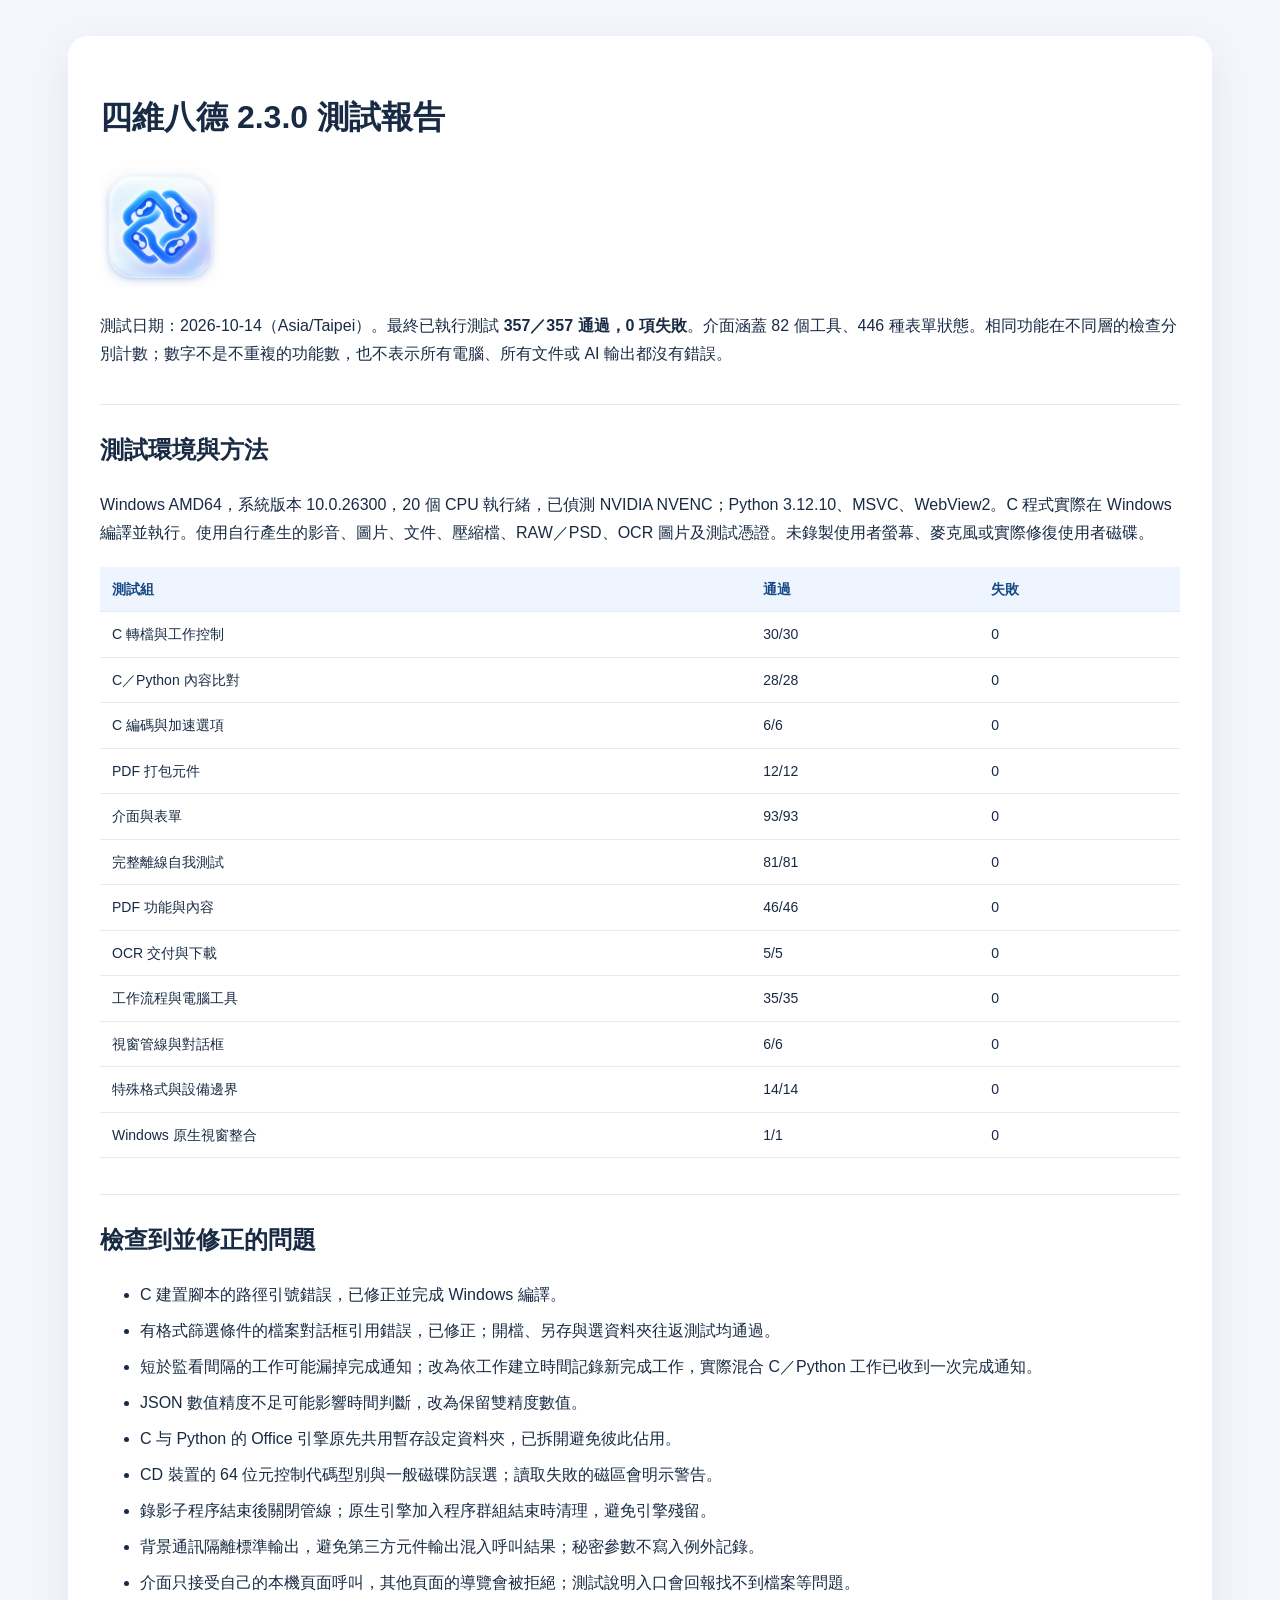
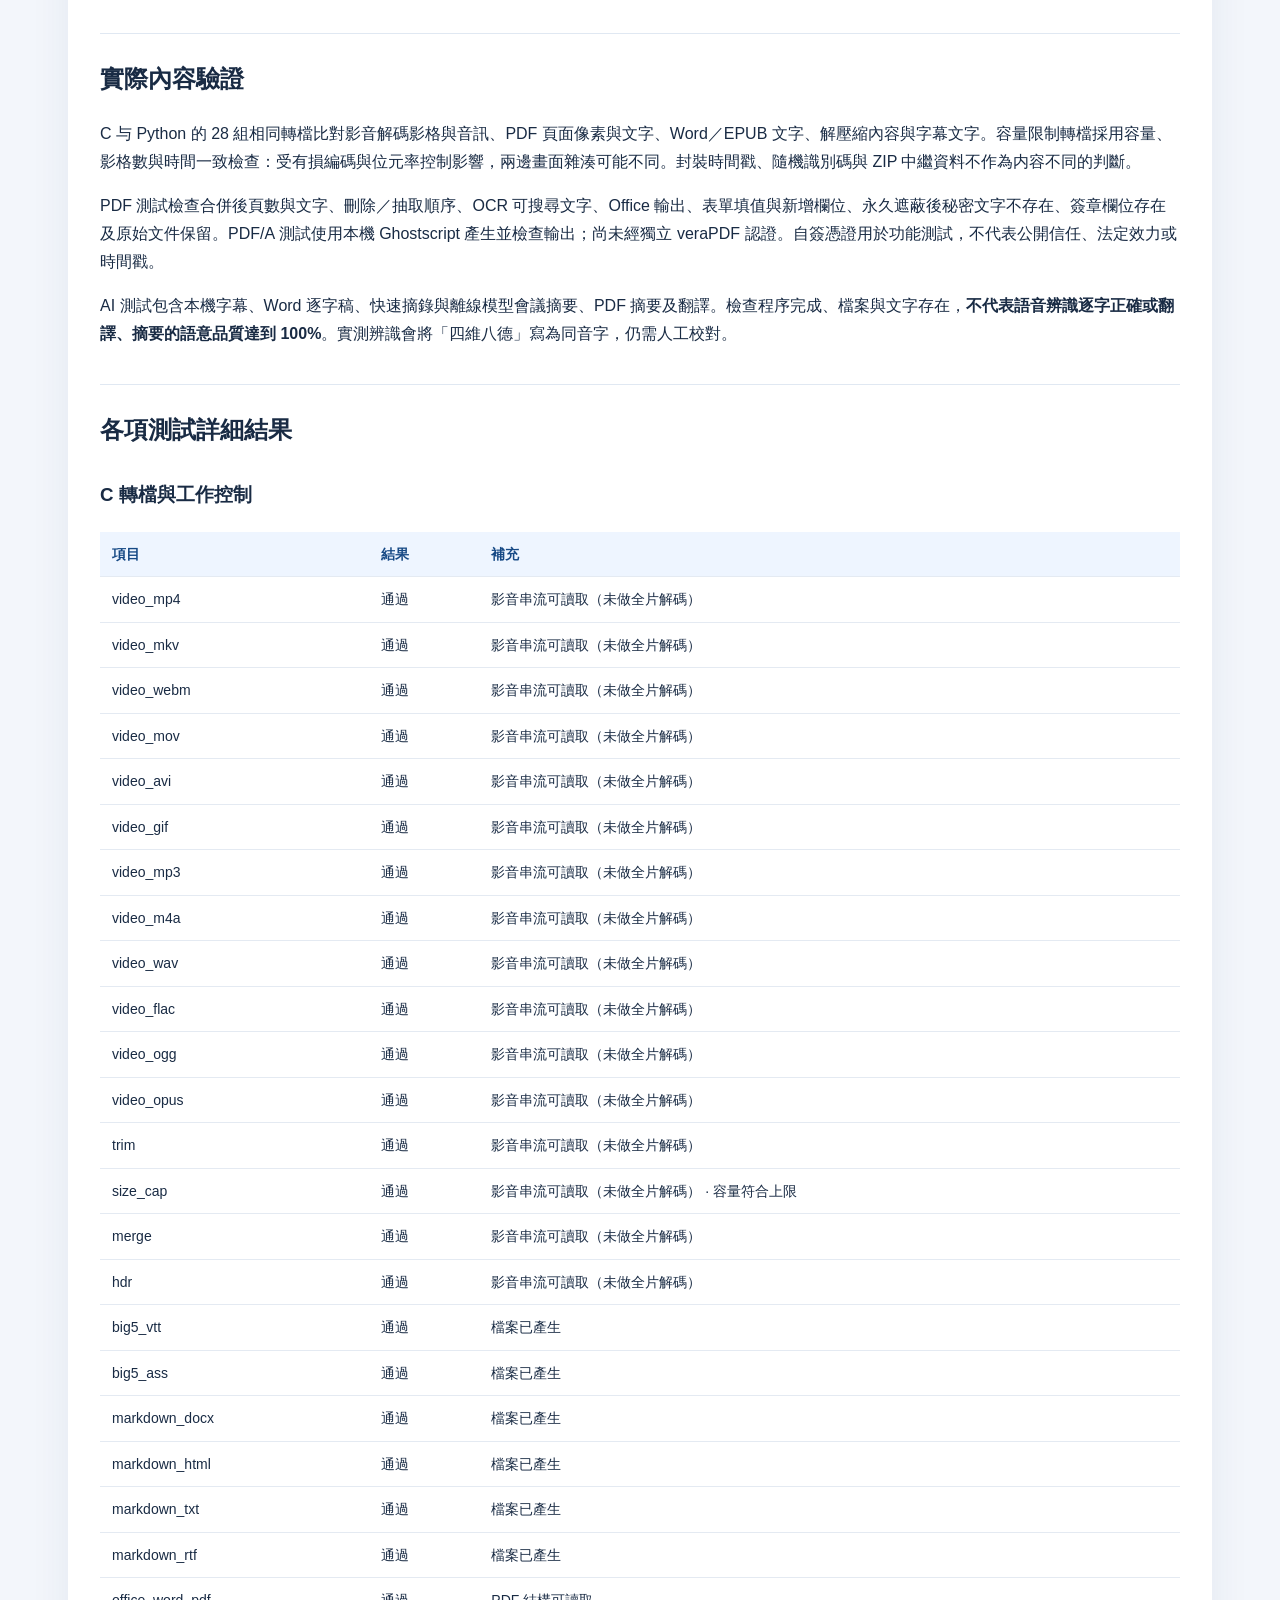
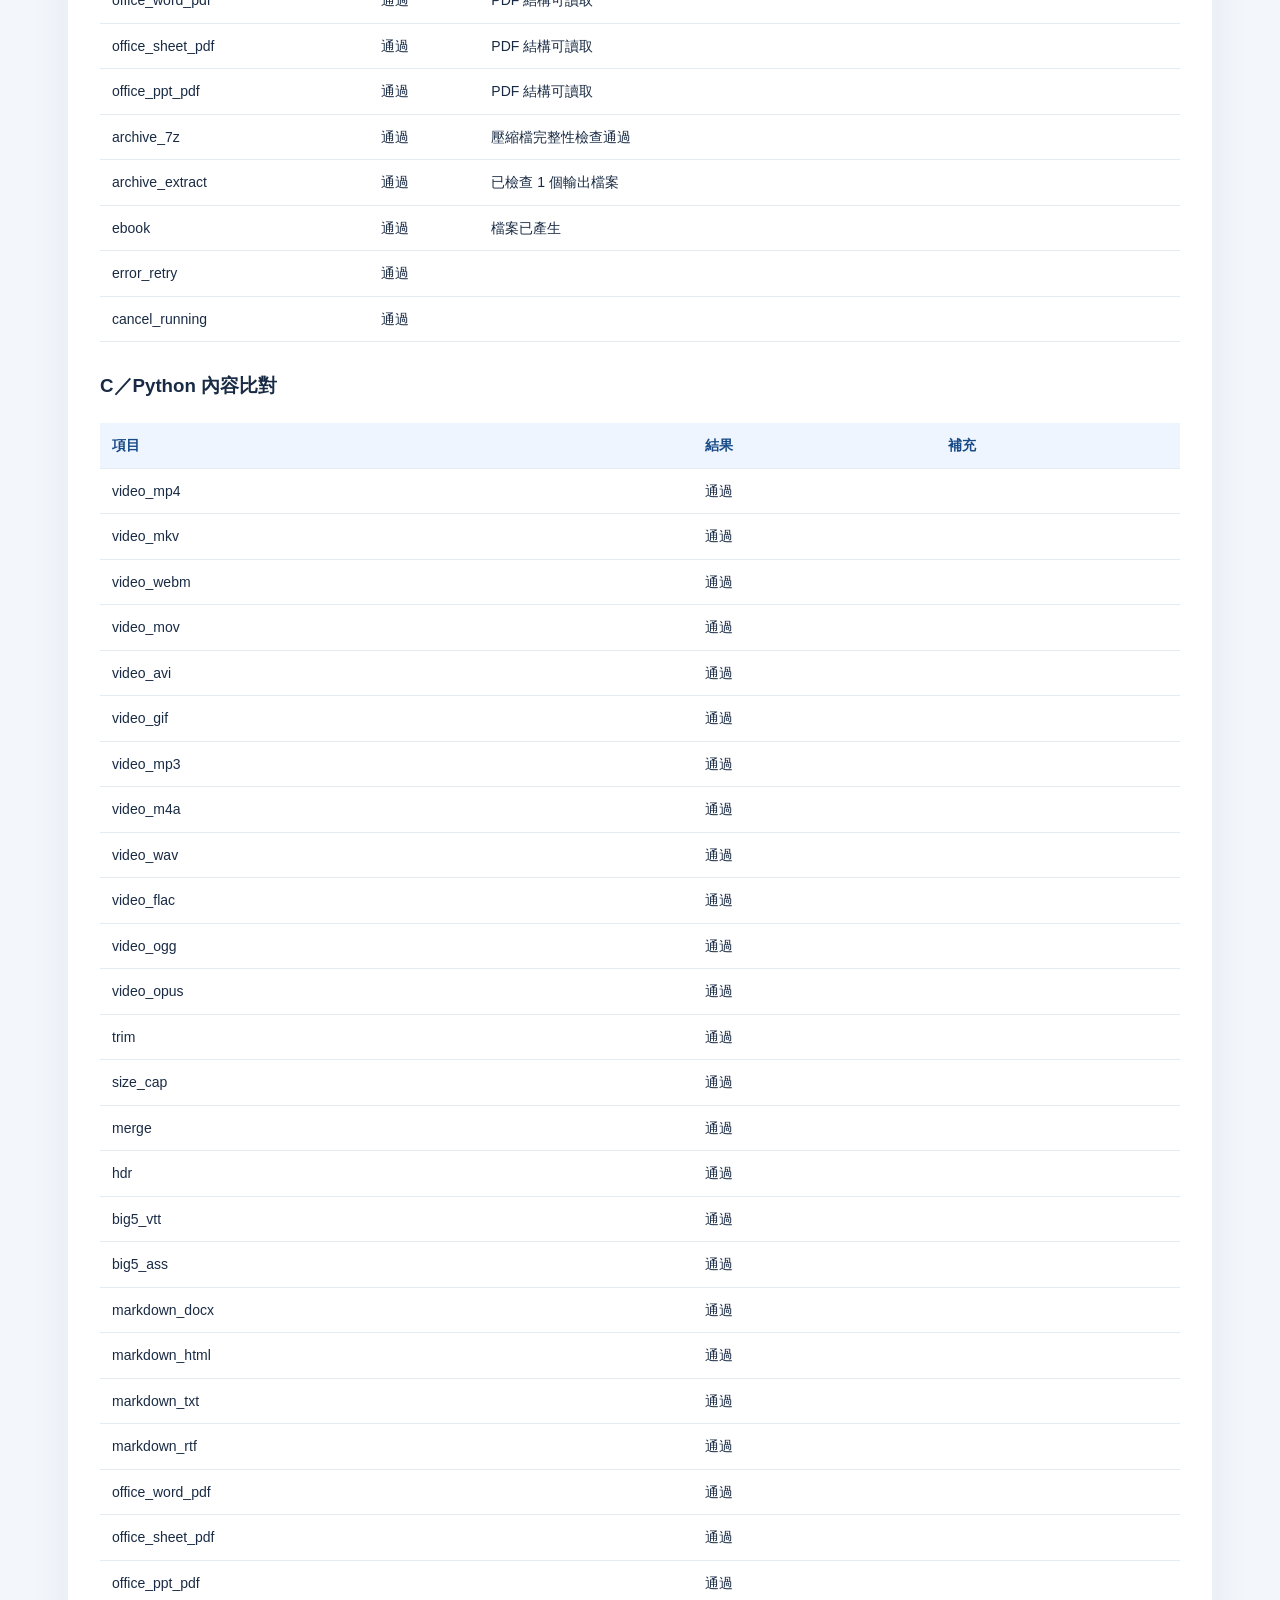
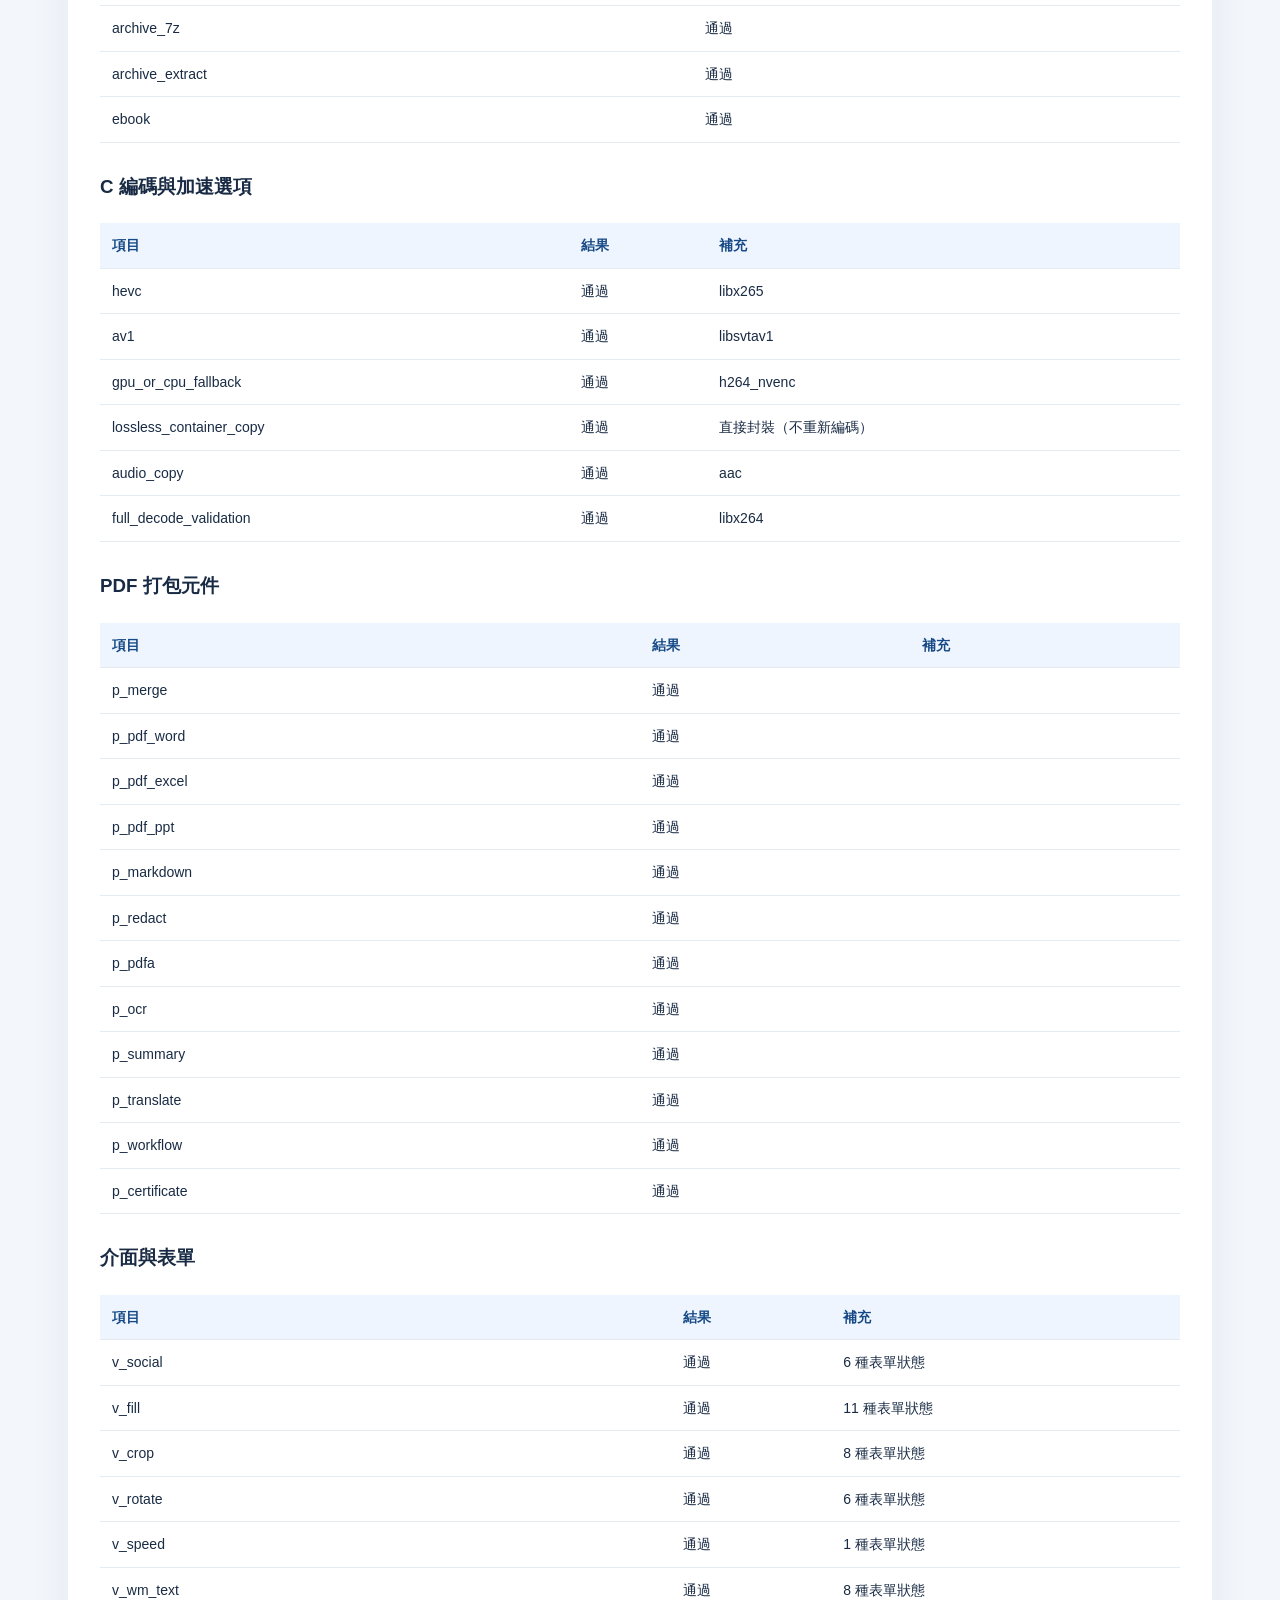
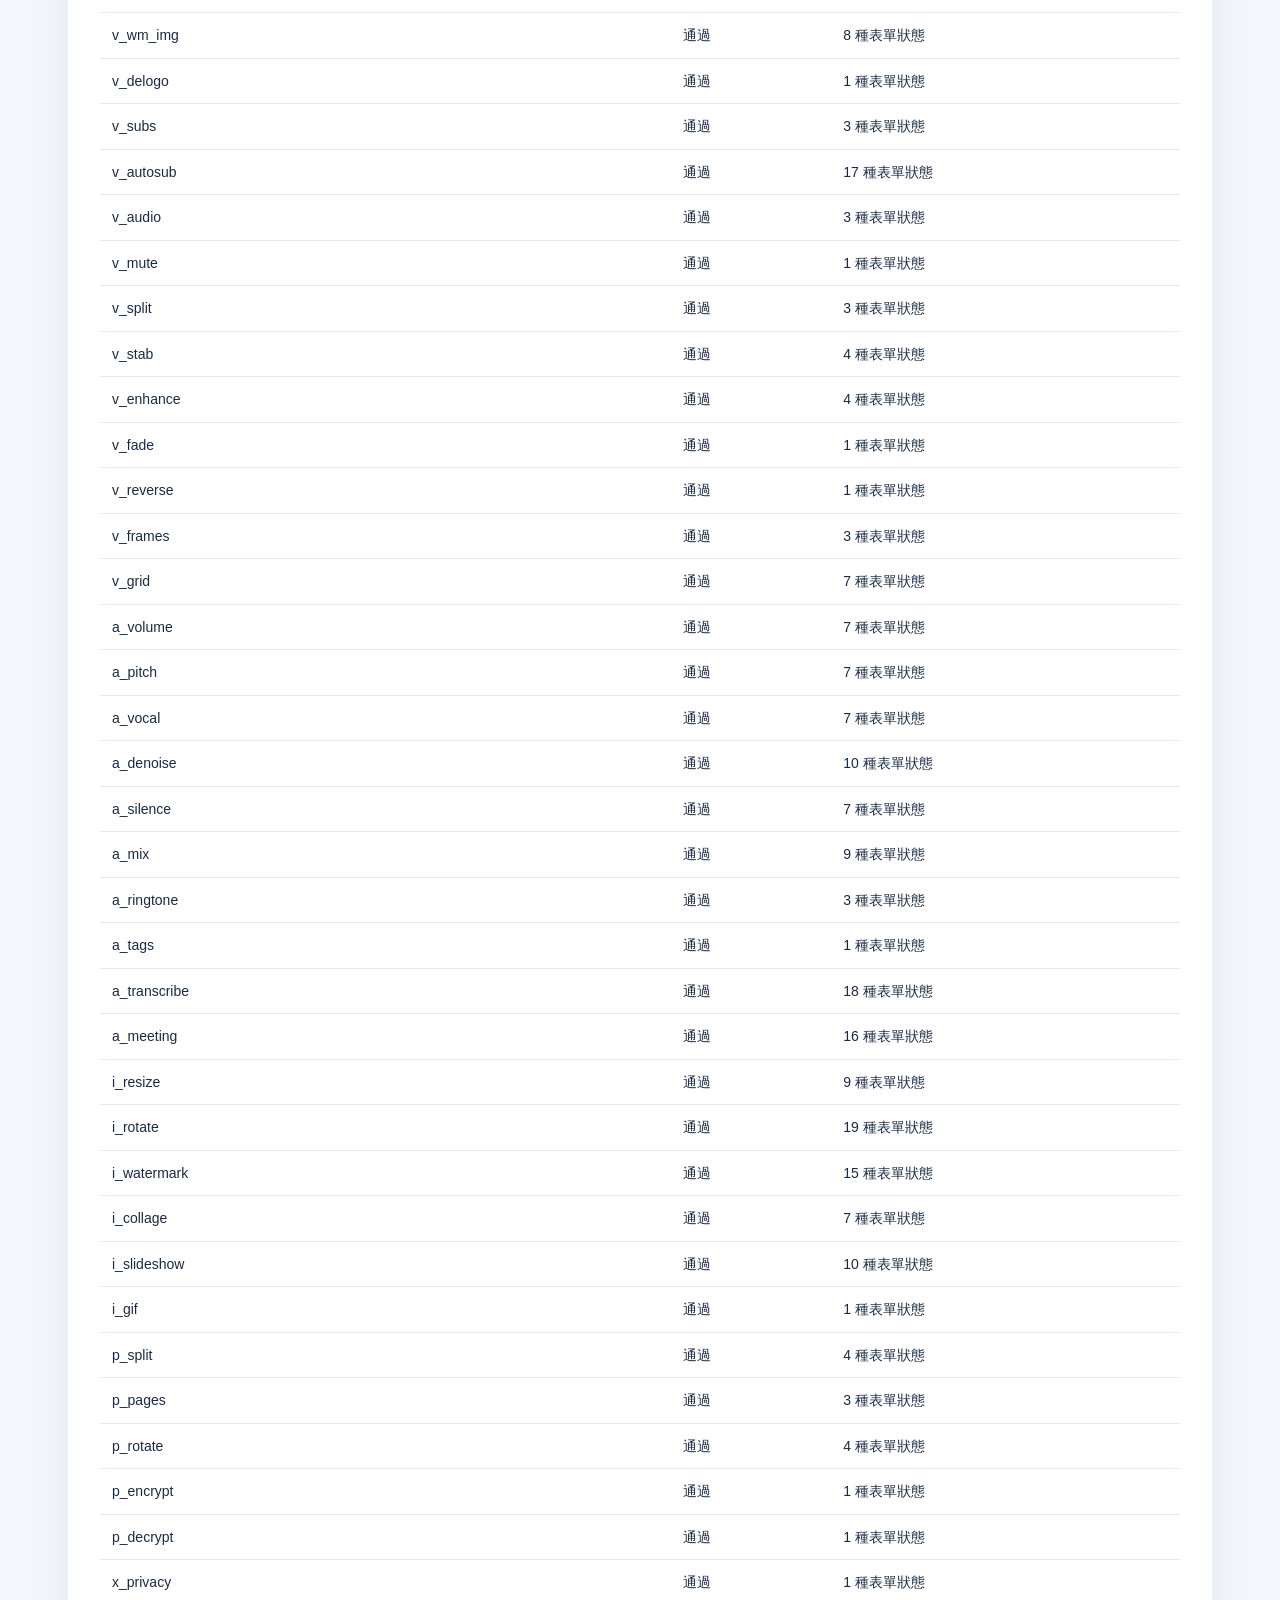
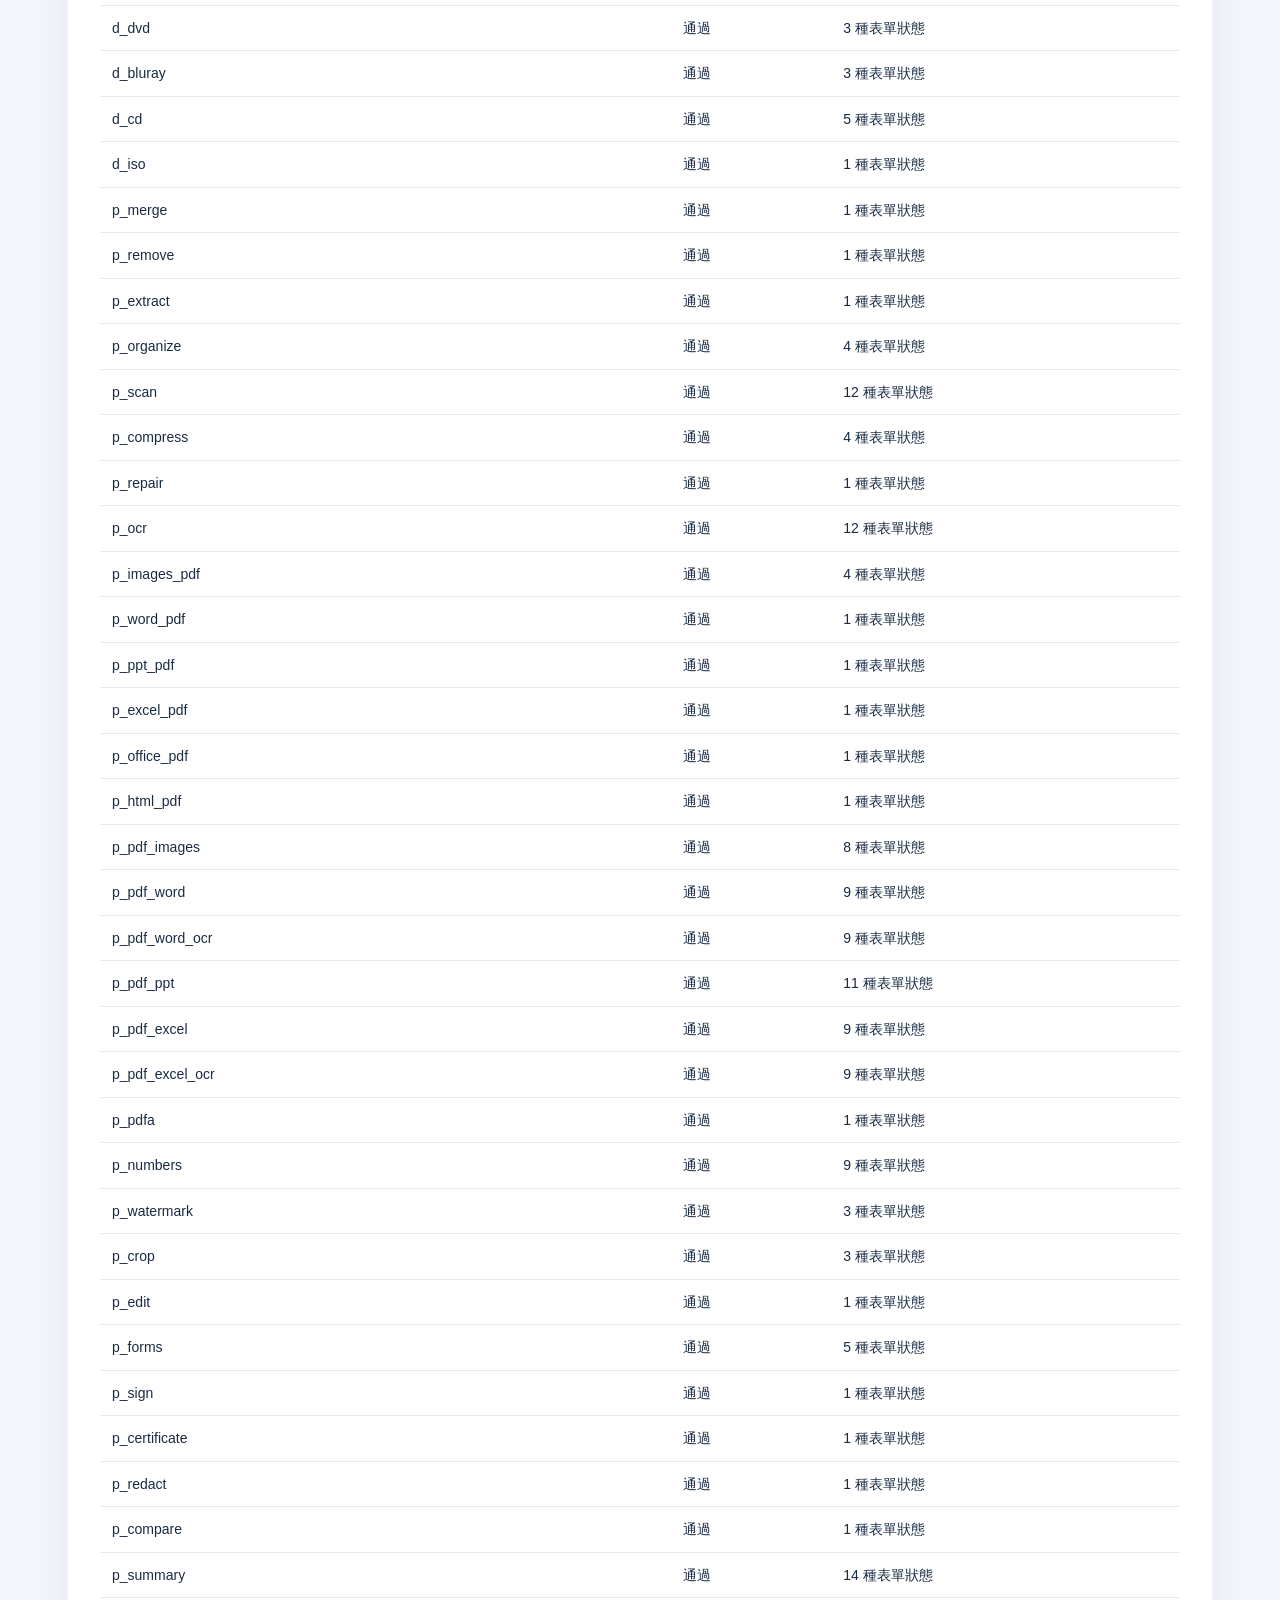
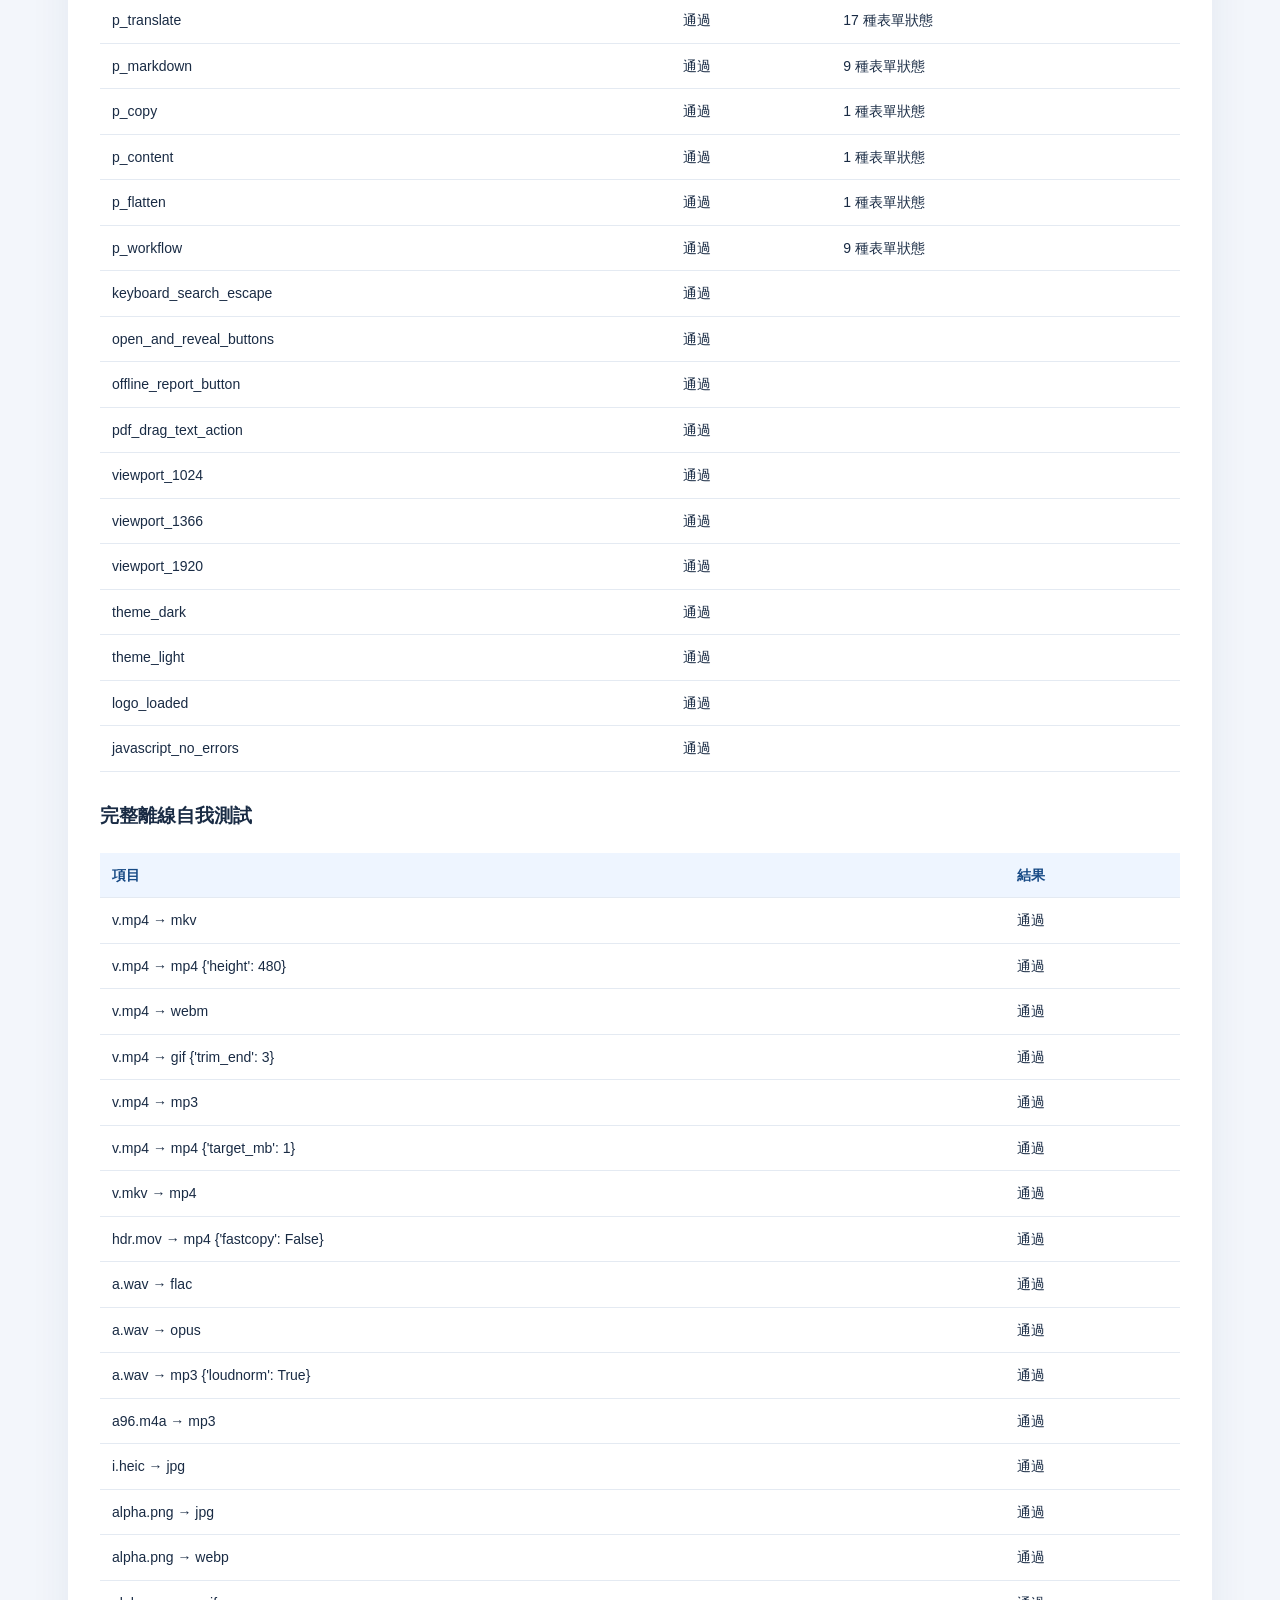
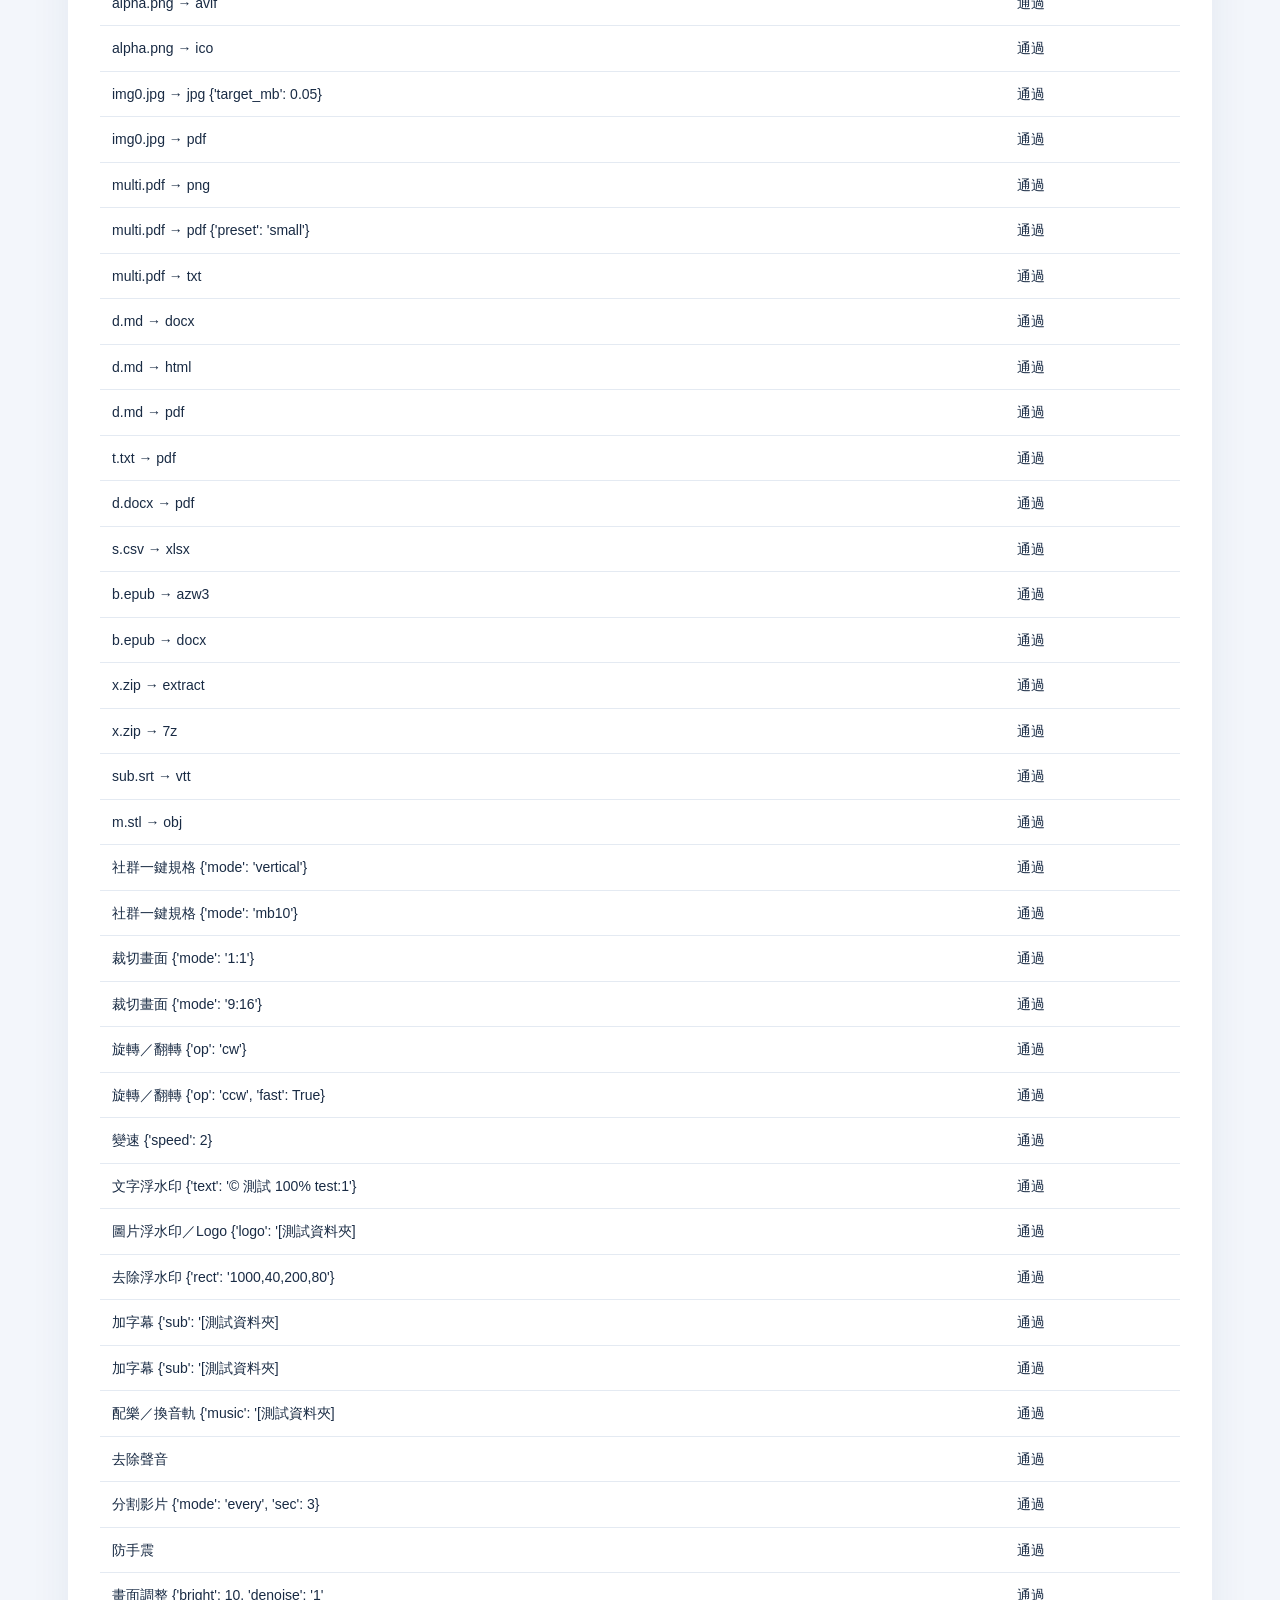
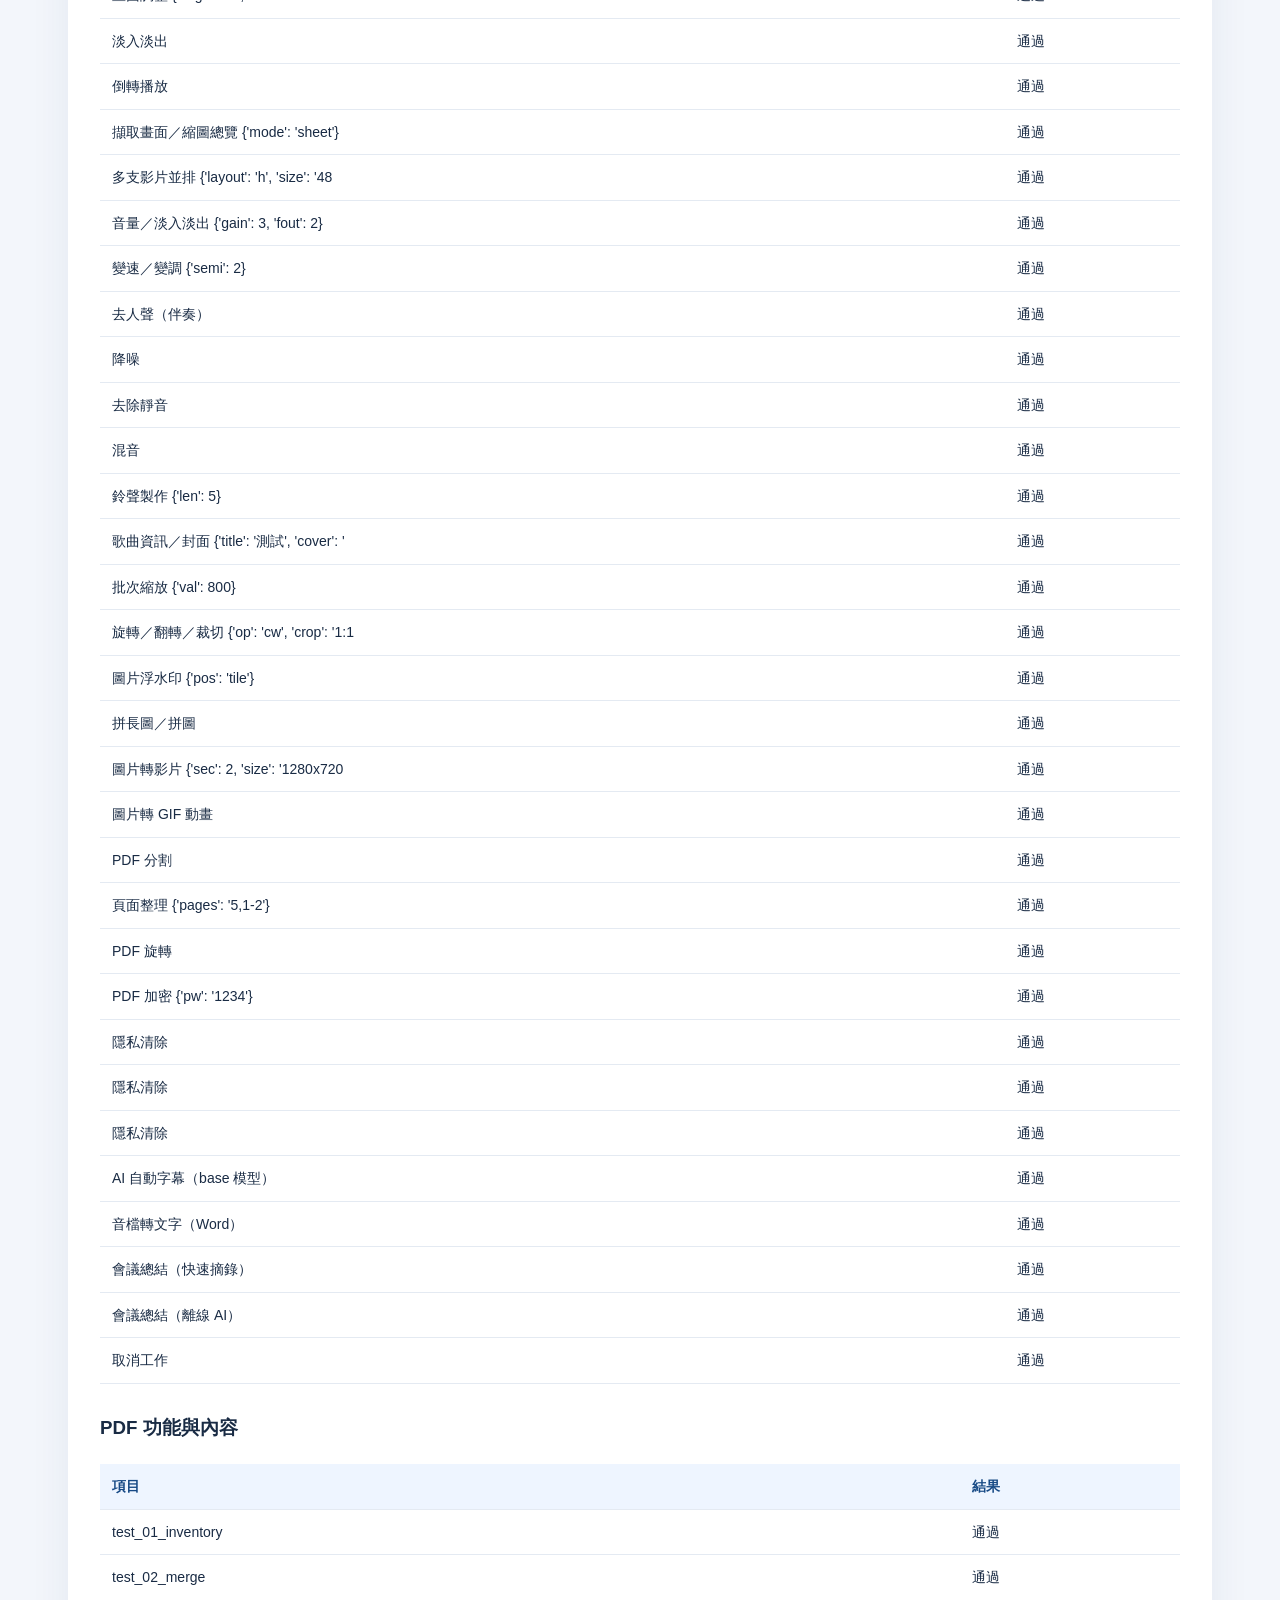
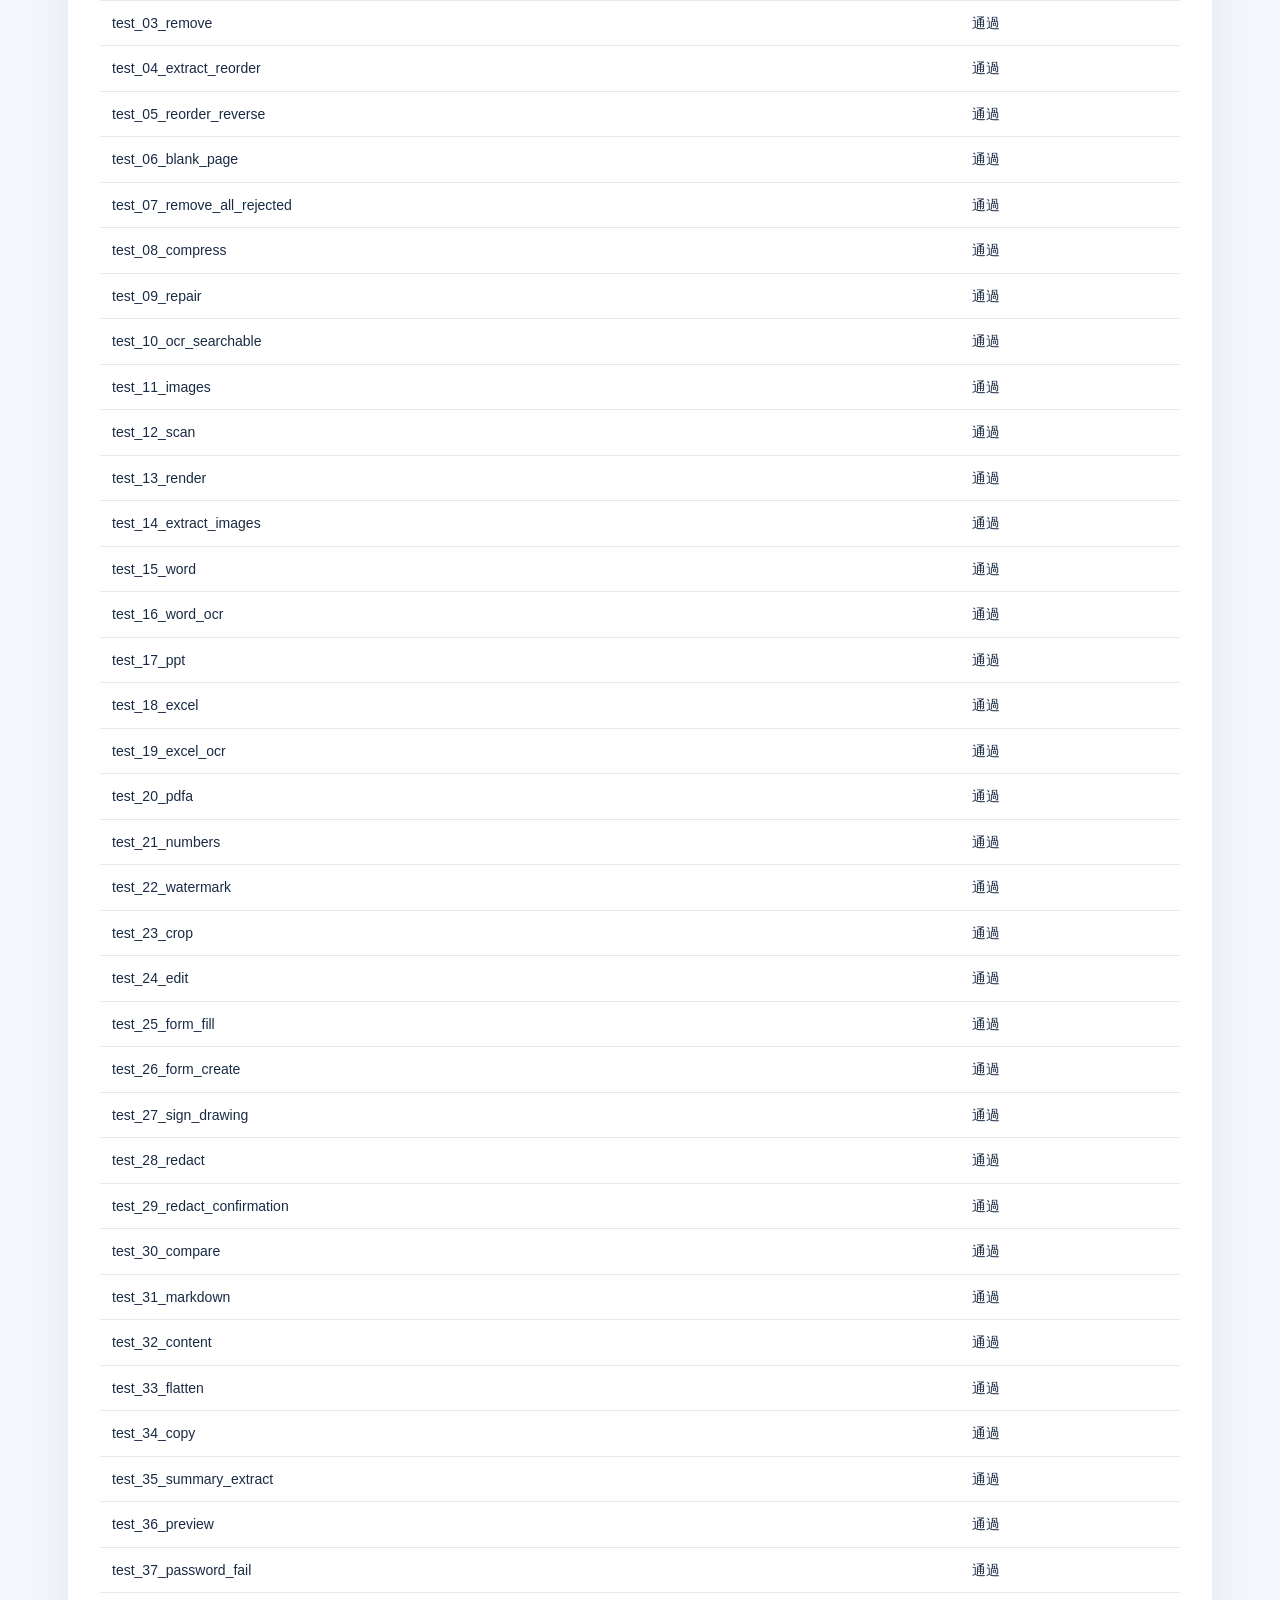
==== 測試報告.html @ 15545ae8 "四維八德 2.3.0：原生 C 視窗與轉檔核心、離線 PDF、Logo 與完整測試說明" ====
<!doctype html><html lang="zh-Hant"><meta charset="utf-8"><meta name="viewport" content="width=device-width"><title>四維八德 2.3.0 測試報告</title><style>body{margin:0;background:#f3f6fb;color:#192b44;font:16px/1.75 "Segoe UI","Microsoft JhengHei",sans-serif}main{max-width:1080px;margin:36px auto;padding:32px;background:white;border-radius:20px;box-shadow:0 12px 42px #143d5d12}h1{font-size:32px}h2{margin-top:36px;border-top:1px solid #e0e8f2;padding-top:24px}h3{margin-top:28px}table{width:100%;border-collapse:collapse;font-size:14px;margin:20px 0}td,th{padding:10px 12px;text-align:left;border-bottom:1px solid #e4eaf2}th{background:#eef5ff;color:#164985}a{color:#006ad3}img{width:120px;height:120px;object-fit:contain;border-radius:24px}li{margin:8px 0}.lead{color:#376c91;background:#eaf4ff;padding:20px;border-radius:12px}@media(max-width:750px){main{margin:0;padding:18px;border-radius:0}table{font-size:12px;display:block;overflow:auto}}</style><main><h1>四維八德 2.3.0 測試報告</h1><img src="assets/logo.png" alt="四維八德藍寶石 Logo"><p>測試日期：2026-10-14（Asia/Taipei）。最終已執行測試 <strong>357／357 通過，0 項失敗</strong>。介面涵蓋 82 個工具、446 種表單狀態。相同功能在不同層的檢查分別計數；數字不是不重複的功能數，也不表示所有電腦、所有文件或 AI 輸出都沒有錯誤。</p><h2>測試環境與方法</h2><p>Windows AMD64，系統版本 10.0.26300，20 個 CPU 執行緒，已偵測 NVIDIA NVENC；Python 3.12.10、MSVC、WebView2。C 程式實際在 Windows 編譯並執行。使用自行產生的影音、圖片、文件、壓縮檔、RAW／PSD、OCR 圖片及測試憑證。未錄製使用者螢幕、麥克風或實際修復使用者磁碟。</p><table><tbody><tr><th>測試組</th><th>通過</th><th>失敗</th></tr><tr><td>C 轉檔與工作控制</td><td>30/30</td><td>0</td></tr><tr><td>C／Python 內容比對</td><td>28/28</td><td>0</td></tr><tr><td>C 編碼與加速選項</td><td>6/6</td><td>0</td></tr><tr><td>PDF 打包元件</td><td>12/12</td><td>0</td></tr><tr><td>介面與表單</td><td>93/93</td><td>0</td></tr><tr><td>完整離線自我測試</td><td>81/81</td><td>0</td></tr><tr><td>PDF 功能與內容</td><td>46/46</td><td>0</td></tr><tr><td>OCR 交付與下載</td><td>5/5</td><td>0</td></tr><tr><td>工作流程與電腦工具</td><td>35/35</td><td>0</td></tr><tr><td>視窗管線與對話框</td><td>6/6</td><td>0</td></tr><tr><td>特殊格式與設備邊界</td><td>14/14</td><td>0</td></tr><tr><td>Windows 原生視窗整合</td><td>1/1</td><td>0</td></tr></tbody></table><h2>檢查到並修正的問題</h2><ul><li>C 建置腳本的路徑引號錯誤，已修正並完成 Windows 編譯。</li><li>有格式篩選條件的檔案對話框引用錯誤，已修正；開檔、另存與選資料夾往返測試均通過。</li><li>短於監看間隔的工作可能漏掉完成通知；改為依工作建立時間記錄新完成工作，實際混合 C／Python 工作已收到一次完成通知。</li><li>JSON 數值精度不足可能影響時間判斷，改為保留雙精度數值。</li><li>C 与 Python 的 Office 引擎原先共用暫存設定資料夾，已拆開避免彼此佔用。</li><li>CD 裝置的 64 位元控制代碼型別與一般磁碟防誤選；讀取失敗的磁區會明示警告。</li><li>錄影子程序結束後關閉管線；原生引擎加入程序群組結束時清理，避免引擎殘留。</li><li>背景通訊隔離標準輸出，避免第三方元件輸出混入呼叫結果；秘密參數不寫入例外記錄。</li><li>介面只接受自己的本機頁面呼叫，其他頁面的導覽會被拒絕；測試說明入口會回報找不到檔案等問題。</li></ul><h2>實際內容驗證</h2><p>C 与 Python 的 28 組相同轉檔比對影音解碼影格與音訊、PDF 頁面像素與文字、Word／EPUB 文字、解壓縮內容與字幕文字。容量限制轉檔採用容量、影格數與時間一致檢查：受有損編碼與位元率控制影響，兩邊畫面雜湊可能不同。封裝時間戳、隨機識別碼與 ZIP 中繼資料不作為内容不同的判斷。</p><p>PDF 測試檢查合併後頁數與文字、刪除／抽取順序、OCR 可搜尋文字、Office 輸出、表單填值與新增欄位、永久遮蔽後秘密文字不存在、簽章欄位存在及原始文件保留。PDF/A 測試使用本機 Ghostscript 產生並檢查輸出；尚未經獨立 veraPDF 認證。自簽憑證用於功能測試，不代表公開信任、法定效力或時間戳。</p><p>AI 測試包含本機字幕、Word 逐字稿、快速摘錄與離線模型會議摘要、PDF 摘要及翻譯。檢查程序完成、檔案與文字存在，<strong>不代表語音辨識逐字正確或翻譯、摘要的語意品質達到 100%</strong>。實測辨識會將「四維八德」寫為同音字，仍需人工校對。</p><h2>各項測試詳細結果</h2><h3>C 轉檔與工作控制</h3><table><tbody><tr><th>項目</th><th>結果</th><th>補充</th></tr><tr><td>video_mp4</td><td>通過</td><td>影音串流可讀取（未做全片解碼）</td></tr><tr><td>video_mkv</td><td>通過</td><td>影音串流可讀取（未做全片解碼）</td></tr><tr><td>video_webm</td><td>通過</td><td>影音串流可讀取（未做全片解碼）</td></tr><tr><td>video_mov</td><td>通過</td><td>影音串流可讀取（未做全片解碼）</td></tr><tr><td>video_avi</td><td>通過</td><td>影音串流可讀取（未做全片解碼）</td></tr><tr><td>video_gif</td><td>通過</td><td>影音串流可讀取（未做全片解碼）</td></tr><tr><td>video_mp3</td><td>通過</td><td>影音串流可讀取（未做全片解碼）</td></tr><tr><td>video_m4a</td><td>通過</td><td>影音串流可讀取（未做全片解碼）</td></tr><tr><td>video_wav</td><td>通過</td><td>影音串流可讀取（未做全片解碼）</td></tr><tr><td>video_flac</td><td>通過</td><td>影音串流可讀取（未做全片解碼）</td></tr><tr><td>video_ogg</td><td>通過</td><td>影音串流可讀取（未做全片解碼）</td></tr><tr><td>video_opus</td><td>通過</td><td>影音串流可讀取（未做全片解碼）</td></tr><tr><td>trim</td><td>通過</td><td>影音串流可讀取（未做全片解碼）</td></tr><tr><td>size_cap</td><td>通過</td><td>影音串流可讀取（未做全片解碼） · 容量符合上限</td></tr><tr><td>merge</td><td>通過</td><td>影音串流可讀取（未做全片解碼）</td></tr><tr><td>hdr</td><td>通過</td><td>影音串流可讀取（未做全片解碼）</td></tr><tr><td>big5_vtt</td><td>通過</td><td>檔案已產生</td></tr><tr><td>big5_ass</td><td>通過</td><td>檔案已產生</td></tr><tr><td>markdown_docx</td><td>通過</td><td>檔案已產生</td></tr><tr><td>markdown_html</td><td>通過</td><td>檔案已產生</td></tr><tr><td>markdown_txt</td><td>通過</td><td>檔案已產生</td></tr><tr><td>markdown_rtf</td><td>通過</td><td>檔案已產生</td></tr><tr><td>office_word_pdf</td><td>通過</td><td>PDF 結構可讀取</td></tr><tr><td>office_sheet_pdf</td><td>通過</td><td>PDF 結構可讀取</td></tr><tr><td>office_ppt_pdf</td><td>通過</td><td>PDF 結構可讀取</td></tr><tr><td>archive_7z</td><td>通過</td><td>壓縮檔完整性檢查通過</td></tr><tr><td>archive_extract</td><td>通過</td><td>已檢查 1 個輸出檔案</td></tr><tr><td>ebook</td><td>通過</td><td>檔案已產生</td></tr><tr><td>error_retry</td><td>通過</td><td></td></tr><tr><td>cancel_running</td><td>通過</td><td></td></tr></tbody></table><h3>C／Python 內容比對</h3><table><tbody><tr><th>項目</th><th>結果</th><th>補充</th></tr><tr><td>video_mp4</td><td>通過</td><td></td></tr><tr><td>video_mkv</td><td>通過</td><td></td></tr><tr><td>video_webm</td><td>通過</td><td></td></tr><tr><td>video_mov</td><td>通過</td><td></td></tr><tr><td>video_avi</td><td>通過</td><td></td></tr><tr><td>video_gif</td><td>通過</td><td></td></tr><tr><td>video_mp3</td><td>通過</td><td></td></tr><tr><td>video_m4a</td><td>通過</td><td></td></tr><tr><td>video_wav</td><td>通過</td><td></td></tr><tr><td>video_flac</td><td>通過</td><td></td></tr><tr><td>video_ogg</td><td>通過</td><td></td></tr><tr><td>video_opus</td><td>通過</td><td></td></tr><tr><td>trim</td><td>通過</td><td></td></tr><tr><td>size_cap</td><td>通過</td><td></td></tr><tr><td>merge</td><td>通過</td><td></td></tr><tr><td>hdr</td><td>通過</td><td></td></tr><tr><td>big5_vtt</td><td>通過</td><td></td></tr><tr><td>big5_ass</td><td>通過</td><td></td></tr><tr><td>markdown_docx</td><td>通過</td><td></td></tr><tr><td>markdown_html</td><td>通過</td><td></td></tr><tr><td>markdown_txt</td><td>通過</td><td></td></tr><tr><td>markdown_rtf</td><td>通過</td><td></td></tr><tr><td>office_word_pdf</td><td>通過</td><td></td></tr><tr><td>office_sheet_pdf</td><td>通過</td><td></td></tr><tr><td>office_ppt_pdf</td><td>通過</td><td></td></tr><tr><td>archive_7z</td><td>通過</td><td></td></tr><tr><td>archive_extract</td><td>通過</td><td></td></tr><tr><td>ebook</td><td>通過</td><td></td></tr></tbody></table><h3>C 編碼與加速選項</h3><table><tbody><tr><th>項目</th><th>結果</th><th>補充</th></tr><tr><td>hevc</td><td>通過</td><td>libx265</td></tr><tr><td>av1</td><td>通過</td><td>libsvtav1</td></tr><tr><td>gpu_or_cpu_fallback</td><td>通過</td><td>h264_nvenc</td></tr><tr><td>lossless_container_copy</td><td>通過</td><td>直接封裝（不重新編碼）</td></tr><tr><td>audio_copy</td><td>通過</td><td>aac</td></tr><tr><td>full_decode_validation</td><td>通過</td><td>libx264</td></tr></tbody></table><h3>PDF 打包元件</h3><table><tbody><tr><th>項目</th><th>結果</th><th>補充</th></tr><tr><td>p_merge</td><td>通過</td><td></td></tr><tr><td>p_pdf_word</td><td>通過</td><td></td></tr><tr><td>p_pdf_excel</td><td>通過</td><td></td></tr><tr><td>p_pdf_ppt</td><td>通過</td><td></td></tr><tr><td>p_markdown</td><td>通過</td><td></td></tr><tr><td>p_redact</td><td>通過</td><td></td></tr><tr><td>p_pdfa</td><td>通過</td><td></td></tr><tr><td>p_ocr</td><td>通過</td><td></td></tr><tr><td>p_summary</td><td>通過</td><td></td></tr><tr><td>p_translate</td><td>通過</td><td></td></tr><tr><td>p_workflow</td><td>通過</td><td></td></tr><tr><td>p_certificate</td><td>通過</td><td></td></tr></tbody></table><h3>介面與表單</h3><table><tbody><tr><th>項目</th><th>結果</th><th>補充</th></tr><tr><td>v_social</td><td>通過</td><td>6 種表單狀態</td></tr><tr><td>v_fill</td><td>通過</td><td>11 種表單狀態</td></tr><tr><td>v_crop</td><td>通過</td><td>8 種表單狀態</td></tr><tr><td>v_rotate</td><td>通過</td><td>6 種表單狀態</td></tr><tr><td>v_speed</td><td>通過</td><td>1 種表單狀態</td></tr><tr><td>v_wm_text</td><td>通過</td><td>8 種表單狀態</td></tr><tr><td>v_wm_img</td><td>通過</td><td>8 種表單狀態</td></tr><tr><td>v_delogo</td><td>通過</td><td>1 種表單狀態</td></tr><tr><td>v_subs</td><td>通過</td><td>3 種表單狀態</td></tr><tr><td>v_autosub</td><td>通過</td><td>17 種表單狀態</td></tr><tr><td>v_audio</td><td>通過</td><td>3 種表單狀態</td></tr><tr><td>v_mute</td><td>通過</td><td>1 種表單狀態</td></tr><tr><td>v_split</td><td>通過</td><td>3 種表單狀態</td></tr><tr><td>v_stab</td><td>通過</td><td>4 種表單狀態</td></tr><tr><td>v_enhance</td><td>通過</td><td>4 種表單狀態</td></tr><tr><td>v_fade</td><td>通過</td><td>1 種表單狀態</td></tr><tr><td>v_reverse</td><td>通過</td><td>1 種表單狀態</td></tr><tr><td>v_frames</td><td>通過</td><td>3 種表單狀態</td></tr><tr><td>v_grid</td><td>通過</td><td>7 種表單狀態</td></tr><tr><td>a_volume</td><td>通過</td><td>7 種表單狀態</td></tr><tr><td>a_pitch</td><td>通過</td><td>7 種表單狀態</td></tr><tr><td>a_vocal</td><td>通過</td><td>7 種表單狀態</td></tr><tr><td>a_denoise</td><td>通過</td><td>10 種表單狀態</td></tr><tr><td>a_silence</td><td>通過</td><td>7 種表單狀態</td></tr><tr><td>a_mix</td><td>通過</td><td>9 種表單狀態</td></tr><tr><td>a_ringtone</td><td>通過</td><td>3 種表單狀態</td></tr><tr><td>a_tags</td><td>通過</td><td>1 種表單狀態</td></tr><tr><td>a_transcribe</td><td>通過</td><td>18 種表單狀態</td></tr><tr><td>a_meeting</td><td>通過</td><td>16 種表單狀態</td></tr><tr><td>i_resize</td><td>通過</td><td>9 種表單狀態</td></tr><tr><td>i_rotate</td><td>通過</td><td>19 種表單狀態</td></tr><tr><td>i_watermark</td><td>通過</td><td>15 種表單狀態</td></tr><tr><td>i_collage</td><td>通過</td><td>7 種表單狀態</td></tr><tr><td>i_slideshow</td><td>通過</td><td>10 種表單狀態</td></tr><tr><td>i_gif</td><td>通過</td><td>1 種表單狀態</td></tr><tr><td>p_split</td><td>通過</td><td>4 種表單狀態</td></tr><tr><td>p_pages</td><td>通過</td><td>3 種表單狀態</td></tr><tr><td>p_rotate</td><td>通過</td><td>4 種表單狀態</td></tr><tr><td>p_encrypt</td><td>通過</td><td>1 種表單狀態</td></tr><tr><td>p_decrypt</td><td>通過</td><td>1 種表單狀態</td></tr><tr><td>x_privacy</td><td>通過</td><td>1 種表單狀態</td></tr><tr><td>d_dvd</td><td>通過</td><td>3 種表單狀態</td></tr><tr><td>d_bluray</td><td>通過</td><td>3 種表單狀態</td></tr><tr><td>d_cd</td><td>通過</td><td>5 種表單狀態</td></tr><tr><td>d_iso</td><td>通過</td><td>1 種表單狀態</td></tr><tr><td>p_merge</td><td>通過</td><td>1 種表單狀態</td></tr><tr><td>p_remove</td><td>通過</td><td>1 種表單狀態</td></tr><tr><td>p_extract</td><td>通過</td><td>1 種表單狀態</td></tr><tr><td>p_organize</td><td>通過</td><td>4 種表單狀態</td></tr><tr><td>p_scan</td><td>通過</td><td>12 種表單狀態</td></tr><tr><td>p_compress</td><td>通過</td><td>4 種表單狀態</td></tr><tr><td>p_repair</td><td>通過</td><td>1 種表單狀態</td></tr><tr><td>p_ocr</td><td>通過</td><td>12 種表單狀態</td></tr><tr><td>p_images_pdf</td><td>通過</td><td>4 種表單狀態</td></tr><tr><td>p_word_pdf</td><td>通過</td><td>1 種表單狀態</td></tr><tr><td>p_ppt_pdf</td><td>通過</td><td>1 種表單狀態</td></tr><tr><td>p_excel_pdf</td><td>通過</td><td>1 種表單狀態</td></tr><tr><td>p_office_pdf</td><td>通過</td><td>1 種表單狀態</td></tr><tr><td>p_html_pdf</td><td>通過</td><td>1 種表單狀態</td></tr><tr><td>p_pdf_images</td><td>通過</td><td>8 種表單狀態</td></tr><tr><td>p_pdf_word</td><td>通過</td><td>9 種表單狀態</td></tr><tr><td>p_pdf_word_ocr</td><td>通過</td><td>9 種表單狀態</td></tr><tr><td>p_pdf_ppt</td><td>通過</td><td>11 種表單狀態</td></tr><tr><td>p_pdf_excel</td><td>通過</td><td>9 種表單狀態</td></tr><tr><td>p_pdf_excel_ocr</td><td>通過</td><td>9 種表單狀態</td></tr><tr><td>p_pdfa</td><td>通過</td><td>1 種表單狀態</td></tr><tr><td>p_numbers</td><td>通過</td><td>9 種表單狀態</td></tr><tr><td>p_watermark</td><td>通過</td><td>3 種表單狀態</td></tr><tr><td>p_crop</td><td>通過</td><td>3 種表單狀態</td></tr><tr><td>p_edit</td><td>通過</td><td>1 種表單狀態</td></tr><tr><td>p_forms</td><td>通過</td><td>5 種表單狀態</td></tr><tr><td>p_sign</td><td>通過</td><td>1 種表單狀態</td></tr><tr><td>p_certificate</td><td>通過</td><td>1 種表單狀態</td></tr><tr><td>p_redact</td><td>通過</td><td>1 種表單狀態</td></tr><tr><td>p_compare</td><td>通過</td><td>1 種表單狀態</td></tr><tr><td>p_summary</td><td>通過</td><td>14 種表單狀態</td></tr><tr><td>p_translate</td><td>通過</td><td>17 種表單狀態</td></tr><tr><td>p_markdown</td><td>通過</td><td>9 種表單狀態</td></tr><tr><td>p_copy</td><td>通過</td><td>1 種表單狀態</td></tr><tr><td>p_content</td><td>通過</td><td>1 種表單狀態</td></tr><tr><td>p_flatten</td><td>通過</td><td>1 種表單狀態</td></tr><tr><td>p_workflow</td><td>通過</td><td>9 種表單狀態</td></tr><tr><td>keyboard_search_escape</td><td>通過</td><td></td></tr><tr><td>open_and_reveal_buttons</td><td>通過</td><td></td></tr><tr><td>offline_report_button</td><td>通過</td><td></td></tr><tr><td>pdf_drag_text_action</td><td>通過</td><td></td></tr><tr><td>viewport_1024</td><td>通過</td><td></td></tr><tr><td>viewport_1366</td><td>通過</td><td></td></tr><tr><td>viewport_1920</td><td>通過</td><td></td></tr><tr><td>theme_dark</td><td>通過</td><td></td></tr><tr><td>theme_light</td><td>通過</td><td></td></tr><tr><td>logo_loaded</td><td>通過</td><td></td></tr><tr><td>javascript_no_errors</td><td>通過</td><td></td></tr></tbody></table><h3>完整離線自我測試</h3><table><tbody><tr><th>項目</th><th>結果</th></tr><tr><td>v.mp4 → mkv</td><td>通過</td></tr><tr><td>v.mp4 → mp4 {&#x27;height&#x27;: 480}</td><td>通過</td></tr><tr><td>v.mp4 → webm</td><td>通過</td></tr><tr><td>v.mp4 → gif {&#x27;trim_end&#x27;: 3}</td><td>通過</td></tr><tr><td>v.mp4 → mp3</td><td>通過</td></tr><tr><td>v.mp4 → mp4 {&#x27;target_mb&#x27;: 1}</td><td>通過</td></tr><tr><td>v.mkv → mp4</td><td>通過</td></tr><tr><td>hdr.mov → mp4 {&#x27;fastcopy&#x27;: False}</td><td>通過</td></tr><tr><td>a.wav → flac</td><td>通過</td></tr><tr><td>a.wav → opus</td><td>通過</td></tr><tr><td>a.wav → mp3 {&#x27;loudnorm&#x27;: True}</td><td>通過</td></tr><tr><td>a96.m4a → mp3</td><td>通過</td></tr><tr><td>i.heic → jpg</td><td>通過</td></tr><tr><td>alpha.png → jpg</td><td>通過</td></tr><tr><td>alpha.png → webp</td><td>通過</td></tr><tr><td>alpha.png → avif</td><td>通過</td></tr><tr><td>alpha.png → ico</td><td>通過</td></tr><tr><td>img0.jpg → jpg {&#x27;target_mb&#x27;: 0.05}</td><td>通過</td></tr><tr><td>img0.jpg → pdf</td><td>通過</td></tr><tr><td>multi.pdf → png</td><td>通過</td></tr><tr><td>multi.pdf → pdf {&#x27;preset&#x27;: &#x27;small&#x27;}</td><td>通過</td></tr><tr><td>multi.pdf → txt</td><td>通過</td></tr><tr><td>d.md → docx</td><td>通過</td></tr><tr><td>d.md → html</td><td>通過</td></tr><tr><td>d.md → pdf</td><td>通過</td></tr><tr><td>t.txt → pdf</td><td>通過</td></tr><tr><td>d.docx → pdf</td><td>通過</td></tr><tr><td>s.csv → xlsx</td><td>通過</td></tr><tr><td>b.epub → azw3</td><td>通過</td></tr><tr><td>b.epub → docx</td><td>通過</td></tr><tr><td>x.zip → extract</td><td>通過</td></tr><tr><td>x.zip → 7z</td><td>通過</td></tr><tr><td>sub.srt → vtt</td><td>通過</td></tr><tr><td>m.stl → obj</td><td>通過</td></tr><tr><td>社群一鍵規格 {&#x27;mode&#x27;: &#x27;vertical&#x27;}</td><td>通過</td></tr><tr><td>社群一鍵規格 {&#x27;mode&#x27;: &#x27;mb10&#x27;}</td><td>通過</td></tr><tr><td>裁切畫面 {&#x27;mode&#x27;: &#x27;1:1&#x27;}</td><td>通過</td></tr><tr><td>裁切畫面 {&#x27;mode&#x27;: &#x27;9:16&#x27;}</td><td>通過</td></tr><tr><td>旋轉／翻轉 {&#x27;op&#x27;: &#x27;cw&#x27;}</td><td>通過</td></tr><tr><td>旋轉／翻轉 {&#x27;op&#x27;: &#x27;ccw&#x27;, &#x27;fast&#x27;: True}</td><td>通過</td></tr><tr><td>變速 {&#x27;speed&#x27;: 2}</td><td>通過</td></tr><tr><td>文字浮水印 {&#x27;text&#x27;: &#x27;© 測試 100% test:1&#x27;}</td><td>通過</td></tr><tr><td>圖片浮水印／Logo {&#x27;logo&#x27;: &#x27;[測試資料夾]</td><td>通過</td></tr><tr><td>去除浮水印 {&#x27;rect&#x27;: &#x27;1000,40,200,80&#x27;}</td><td>通過</td></tr><tr><td>加字幕 {&#x27;sub&#x27;: &#x27;[測試資料夾]</td><td>通過</td></tr><tr><td>加字幕 {&#x27;sub&#x27;: &#x27;[測試資料夾]</td><td>通過</td></tr><tr><td>配樂／換音軌 {&#x27;music&#x27;: &#x27;[測試資料夾]</td><td>通過</td></tr><tr><td>去除聲音</td><td>通過</td></tr><tr><td>分割影片 {&#x27;mode&#x27;: &#x27;every&#x27;, &#x27;sec&#x27;: 3}</td><td>通過</td></tr><tr><td>防手震</td><td>通過</td></tr><tr><td>畫面調整 {&#x27;bright&#x27;: 10, &#x27;denoise&#x27;: &#x27;1&#x27;</td><td>通過</td></tr><tr><td>淡入淡出</td><td>通過</td></tr><tr><td>倒轉播放</td><td>通過</td></tr><tr><td>擷取畫面／縮圖總覽 {&#x27;mode&#x27;: &#x27;sheet&#x27;}</td><td>通過</td></tr><tr><td>多支影片並排 {&#x27;layout&#x27;: &#x27;h&#x27;, &#x27;size&#x27;: &#x27;48</td><td>通過</td></tr><tr><td>音量／淡入淡出 {&#x27;gain&#x27;: 3, &#x27;fout&#x27;: 2}</td><td>通過</td></tr><tr><td>變速／變調 {&#x27;semi&#x27;: 2}</td><td>通過</td></tr><tr><td>去人聲（伴奏）</td><td>通過</td></tr><tr><td>降噪</td><td>通過</td></tr><tr><td>去除靜音</td><td>通過</td></tr><tr><td>混音</td><td>通過</td></tr><tr><td>鈴聲製作 {&#x27;len&#x27;: 5}</td><td>通過</td></tr><tr><td>歌曲資訊／封面 {&#x27;title&#x27;: &#x27;測試&#x27;, &#x27;cover&#x27;: &#x27;</td><td>通過</td></tr><tr><td>批次縮放 {&#x27;val&#x27;: 800}</td><td>通過</td></tr><tr><td>旋轉／翻轉／裁切 {&#x27;op&#x27;: &#x27;cw&#x27;, &#x27;crop&#x27;: &#x27;1:1</td><td>通過</td></tr><tr><td>圖片浮水印 {&#x27;pos&#x27;: &#x27;tile&#x27;}</td><td>通過</td></tr><tr><td>拼長圖／拼圖</td><td>通過</td></tr><tr><td>圖片轉影片 {&#x27;sec&#x27;: 2, &#x27;size&#x27;: &#x27;1280x720</td><td>通過</td></tr><tr><td>圖片轉 GIF 動畫</td><td>通過</td></tr><tr><td>PDF 分割</td><td>通過</td></tr><tr><td>頁面整理 {&#x27;pages&#x27;: &#x27;5,1-2&#x27;}</td><td>通過</td></tr><tr><td>PDF 旋轉</td><td>通過</td></tr><tr><td>PDF 加密 {&#x27;pw&#x27;: &#x27;1234&#x27;}</td><td>通過</td></tr><tr><td>隱私清除</td><td>通過</td></tr><tr><td>隱私清除</td><td>通過</td></tr><tr><td>隱私清除</td><td>通過</td></tr><tr><td>AI 自動字幕（base 模型）</td><td>通過</td></tr><tr><td>音檔轉文字（Word）</td><td>通過</td></tr><tr><td>會議總結（快速摘錄）</td><td>通過</td></tr><tr><td>會議總結（離線 AI）</td><td>通過</td></tr><tr><td>取消工作</td><td>通過</td></tr></tbody></table><h3>PDF 功能與內容</h3><table><tbody><tr><th>項目</th><th>結果</th></tr><tr><td>test_01_inventory</td><td>通過</td></tr><tr><td>test_02_merge</td><td>通過</td></tr><tr><td>test_03_remove</td><td>通過</td></tr><tr><td>test_04_extract_reorder</td><td>通過</td></tr><tr><td>test_05_reorder_reverse</td><td>通過</td></tr><tr><td>test_06_blank_page</td><td>通過</td></tr><tr><td>test_07_remove_all_rejected</td><td>通過</td></tr><tr><td>test_08_compress</td><td>通過</td></tr><tr><td>test_09_repair</td><td>通過</td></tr><tr><td>test_10_ocr_searchable</td><td>通過</td></tr><tr><td>test_11_images</td><td>通過</td></tr><tr><td>test_12_scan</td><td>通過</td></tr><tr><td>test_13_render</td><td>通過</td></tr><tr><td>test_14_extract_images</td><td>通過</td></tr><tr><td>test_15_word</td><td>通過</td></tr><tr><td>test_16_word_ocr</td><td>通過</td></tr><tr><td>test_17_ppt</td><td>通過</td></tr><tr><td>test_18_excel</td><td>通過</td></tr><tr><td>test_19_excel_ocr</td><td>通過</td></tr><tr><td>test_20_pdfa</td><td>通過</td></tr><tr><td>test_21_numbers</td><td>通過</td></tr><tr><td>test_22_watermark</td><td>通過</td></tr><tr><td>test_23_crop</td><td>通過</td></tr><tr><td>test_24_edit</td><td>通過</td></tr><tr><td>test_25_form_fill</td><td>通過</td></tr><tr><td>test_26_form_create</td><td>通過</td></tr><tr><td>test_27_sign_drawing</td><td>通過</td></tr><tr><td>test_28_redact</td><td>通過</td></tr><tr><td>test_29_redact_confirmation</td><td>通過</td></tr><tr><td>test_30_compare</td><td>通過</td></tr><tr><td>test_31_markdown</td><td>通過</td></tr><tr><td>test_32_content</td><td>通過</td></tr><tr><td>test_33_flatten</td><td>通過</td></tr><tr><td>test_34_copy</td><td>通過</td></tr><tr><td>test_35_summary_extract</td><td>通過</td></tr><tr><td>test_36_preview</td><td>通過</td></tr><tr><td>test_37_password_fail</td><td>通過</td></tr><tr><td>test_38_sanitized_secrets</td><td>通過</td></tr><tr><td>test_39_paths</td><td>通過</td></tr><tr><td>test_40_open_missing</td><td>通過</td></tr><tr><td>test_41_reveal</td><td>通過</td></tr><tr><td>test_42_open</td><td>通過</td></tr><tr><td>test_43_certificate</td><td>通過</td></tr><tr><td>test_44_cancel</td><td>通過</td></tr><tr><td>test_45_offline_ai</td><td>通過</td></tr><tr><td>test_46_translation</td><td>通過</td></tr></tbody></table><h3>OCR 交付與下載</h3><table><tbody><tr><th>項目</th><th>結果</th></tr><tr><td>test_47_workflow</td><td>通過</td></tr><tr><td>test_48_word_to_pdf</td><td>通過</td></tr><tr><td>test_49_html_local</td><td>通過</td></tr><tr><td>test_50_html_remote_rejected</td><td>通過</td></tr><tr><td>test_51_download_paths</td><td>通過</td></tr></tbody></table><h3>工作流程與電腦工具</h3><table><tbody><tr><th>項目</th><th>結果</th></tr><tr><td>test_01_merge_mixed_ratio</td><td>通過</td></tr><tr><td>test_02_merge_missing_audio</td><td>通過</td></tr><tr><td>test_03_size_failure_keeps_output</td><td>通過</td></tr><tr><td>test_04_repack_archive</td><td>通過</td></tr><tr><td>test_05_pdf_parallel_render</td><td>通過</td></tr><tr><td>test_06_pdf_lock_serializes</td><td>通過</td></tr><tr><td>test_07_product_pack</td><td>通過</td></tr><tr><td>test_08_video_pack_subtitles_logo</td><td>通過</td></tr><tr><td>test_09_pipeline_and_source_unchanged</td><td>通過</td></tr><tr><td>test_10_share_mixed_pack_partial</td><td>通過</td></tr><tr><td>test_11_profile_secrets_and_validation</td><td>通過</td></tr><tr><td>test_12_options_log_redaction</td><td>通過</td></tr><tr><td>test_13_cancel_recording_routes_to_stop</td><td>通過</td></tr><tr><td>test_14_partial_playlist</td><td>通過</td></tr><tr><td>test_15_failed_batch_does_not_shutdown</td><td>通過</td></tr><tr><td>test_16_clear_history_releases_jobs</td><td>通過</td></tr><tr><td>test_17_hevc_codec</td><td>通過</td></tr><tr><td>test_18_av1_codec</td><td>通過</td></tr><tr><td>test_19_profile_save_not_overwritten_by_ui_settings</td><td>通過</td></tr><tr><td>test_20_watch_tracks_changed_file_and_cleared_completion</td><td>通過</td></tr><tr><td>test_21_watch_exclusion_uses_path_boundaries</td><td>通過</td></tr><tr><td>test_22_cancel_running_owned_process</td><td>通過</td></tr><tr><td>test_23_compare_preview</td><td>通過</td></tr><tr><td>test_24_low_memory_limits_and_nested_workflow</td><td>通過</td></tr><tr><td>test_25_aes_pdf_roundtrip</td><td>通過</td></tr><tr><td>test_26_cleanup_only_old_selected_owned_files</td><td>通過</td></tr><tr><td>test_27_cleanup_modified_files_are_skipped</td><td>通過</td></tr><tr><td>test_28_cleanup_expired_or_wrong_token_rejected</td><td>通過</td></tr><tr><td>test_29_cleanup_path_boundary</td><td>通過</td></tr><tr><td>test_30_hardware_short_test</td><td>通過</td></tr><tr><td>test_31_disk_check_plan_has_no_repair_switch</td><td>通過</td></tr><tr><td>test_32_removed_recovery_mode_is_rejected</td><td>通過</td></tr><tr><td>test_33_repair_plan_requires_confirmation_and_fixed_switch</td><td>通過</td></tr><tr><td>test_34_disk_launch_requires_confirmation</td><td>通過</td></tr><tr><td>test_35_disk_rejects_shell_input</td><td>通過</td></tr></tbody></table><h3>視窗管線與對話框</h3><table><tbody><tr><th>項目</th><th>結果</th></tr><tr><td>test_cancelled_dialog</td><td>通過</td></tr><tr><td>test_doc_routing_and_missing_report</td><td>通過</td></tr><tr><td>test_filter_names_and_extensions</td><td>通過</td></tr><tr><td>test_native_and_child_stdout_do_not_corrupt_pipe</td><td>通過</td></tr><tr><td>test_open_folder_save_dialog_roundtrips</td><td>通過</td></tr><tr><td>test_window_operations_are_framed</td><td>通過</td></tr></tbody></table><h3>特殊格式與設備邊界</h3><table><tbody><tr><th>項目</th><th>結果</th></tr><tr><td>test_bluray_missing_and_protected_media</td><td>通過</td></tr><tr><td>test_cd_64bit_handle_and_drive_guard</td><td>通過</td></tr><tr><td>test_cd_read_and_unreadable_sector_warning</td><td>通過</td></tr><tr><td>test_dvd_vob_conversion</td><td>通過</td></tr><tr><td>test_invalid_file_open_does_not_report_success</td><td>通過</td></tr><tr><td>test_iso_raw_read_from_simulated_optical_device</td><td>通過</td></tr><tr><td>test_office_tool_excel</td><td>通過</td></tr><tr><td>test_office_tool_ppt</td><td>通過</td></tr><tr><td>test_pdf_chinese_ocr</td><td>通過</td></tr><tr><td>test_pdf_unlock_roundtrip</td><td>通過</td></tr><tr><td>test_psd_and_svg</td><td>通過</td></tr><tr><td>test_recording_pipeline_with_synthetic_source</td><td>通過</td></tr><tr><td>test_synthetic_dng_raw</td><td>通過</td></tr><tr><td>test_video_blurred_background</td><td>通過</td></tr></tbody></table><h2>設備與相容性的未驗證範圍</h2><table><tbody><tr><th>範圍</th><th>本次完成</th><th>尚未驗證</th></tr><tr><td>Windows</td><td>本機 Windows AMD64 編譯、執行與 WebView2 實測</td><td>Windows 10 乾淨安裝、所有 Windows 11 更新版本、ARM x64 模擬、32 位元</td></tr><tr><td>低規格</td><td>記憶體／CPU 限制邏輯與省資源模式</td><td>實體 4 GB RAM、慢速硬碟與無顯示卡電腦的完整壓力測試</td></tr><tr><td>GPU</td><td>本機 NVENC 與 CPU 編码實際轉檔</td><td>Intel QSV、AMD AMF 與不同驅動；本機通過不推論其他顯示卡也通過</td></tr><tr><td>錄影</td><td>自製影像來源的 FFmpeg 錄製、停止與 MKV→MP4 流程</td><td>真實桌面擷取、多螢幕、麥克風、熱鍵的實體操作</td></tr><tr><td>掃描器</td><td>匯入掃描圖片、OCR、Word 與 PDF/A 輸出</td><td>實際 WIA 掃描器及驅動</td></tr><tr><td>光碟</td><td>自製 DVD VOB 轉檔；CD／ISO 控制代碼與資料流模擬</td><td>真實 CD、ISO 檔案系統、Blu-ray 成功讀片；不提供繞過防拷能力</td></tr><tr><td>下載</td><td>本機 HTTP 伺服器實際下載與轉 MP3，Unicode 檔名；開啟、顯示位置路由</td><td>未提供失敗的 YouTube 網址；未逐站檢查網路服務，網站改版會影響下載</td></tr><tr><td>磁碟</td><td>預覽、命令參數與確認機制、拒絕注入測試</td><td>實際磁碟修復和資料救援；本版沒有 Windows File Recovery 救援功能</td></tr><tr><td>檔案</td><td>列出的自製標準與邊界文件</td><td>所有損毀、超大、特殊字型及惡意檔案；PDF 轉 Office 的複雜版面仍需人工檢查</td></tr></tbody></table><h2>發布狀態</h2><p>來源與文件可公開。完整安裝包在 GitHub 先保存為草稿；FFmpeg full build 的所有間接程式庫與精確建置來源、部分既有引擎的完整對應來源仍待核實。不得將此狀態寫成「已排除所有法律風險」。GNU GPL 的二進位散布條件需提供相應來源，見 <a href="https://www.gnu.org/licenses/gpl-3.0.html#section6">GPLv3 第 6 條</a> 與 <a href="https://www.gnu.org/licenses/gpl-faq.html#SourceAndBinaryOnDifferentSites">GNU 授權常見問題</a>。詳細清單見 source/來源清單.json 與「開源與散布說明.md」。</p></main></html>
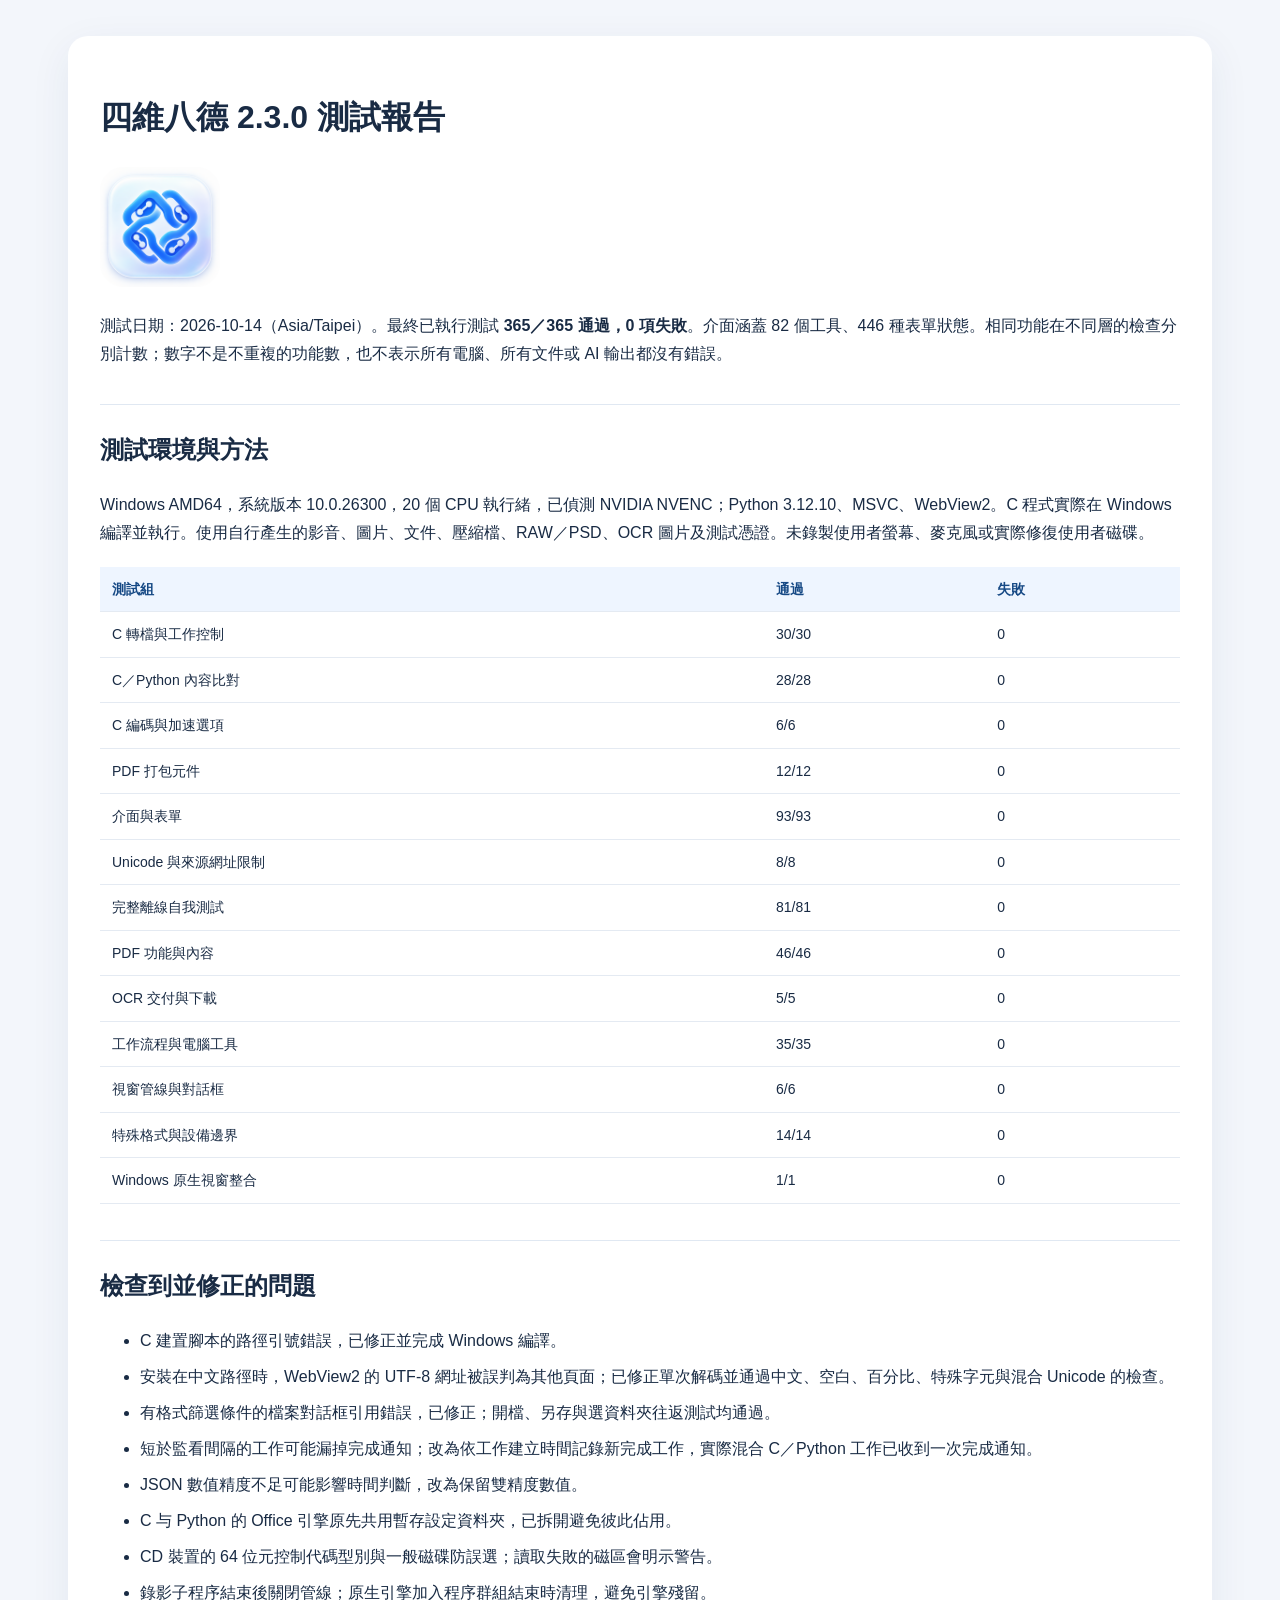
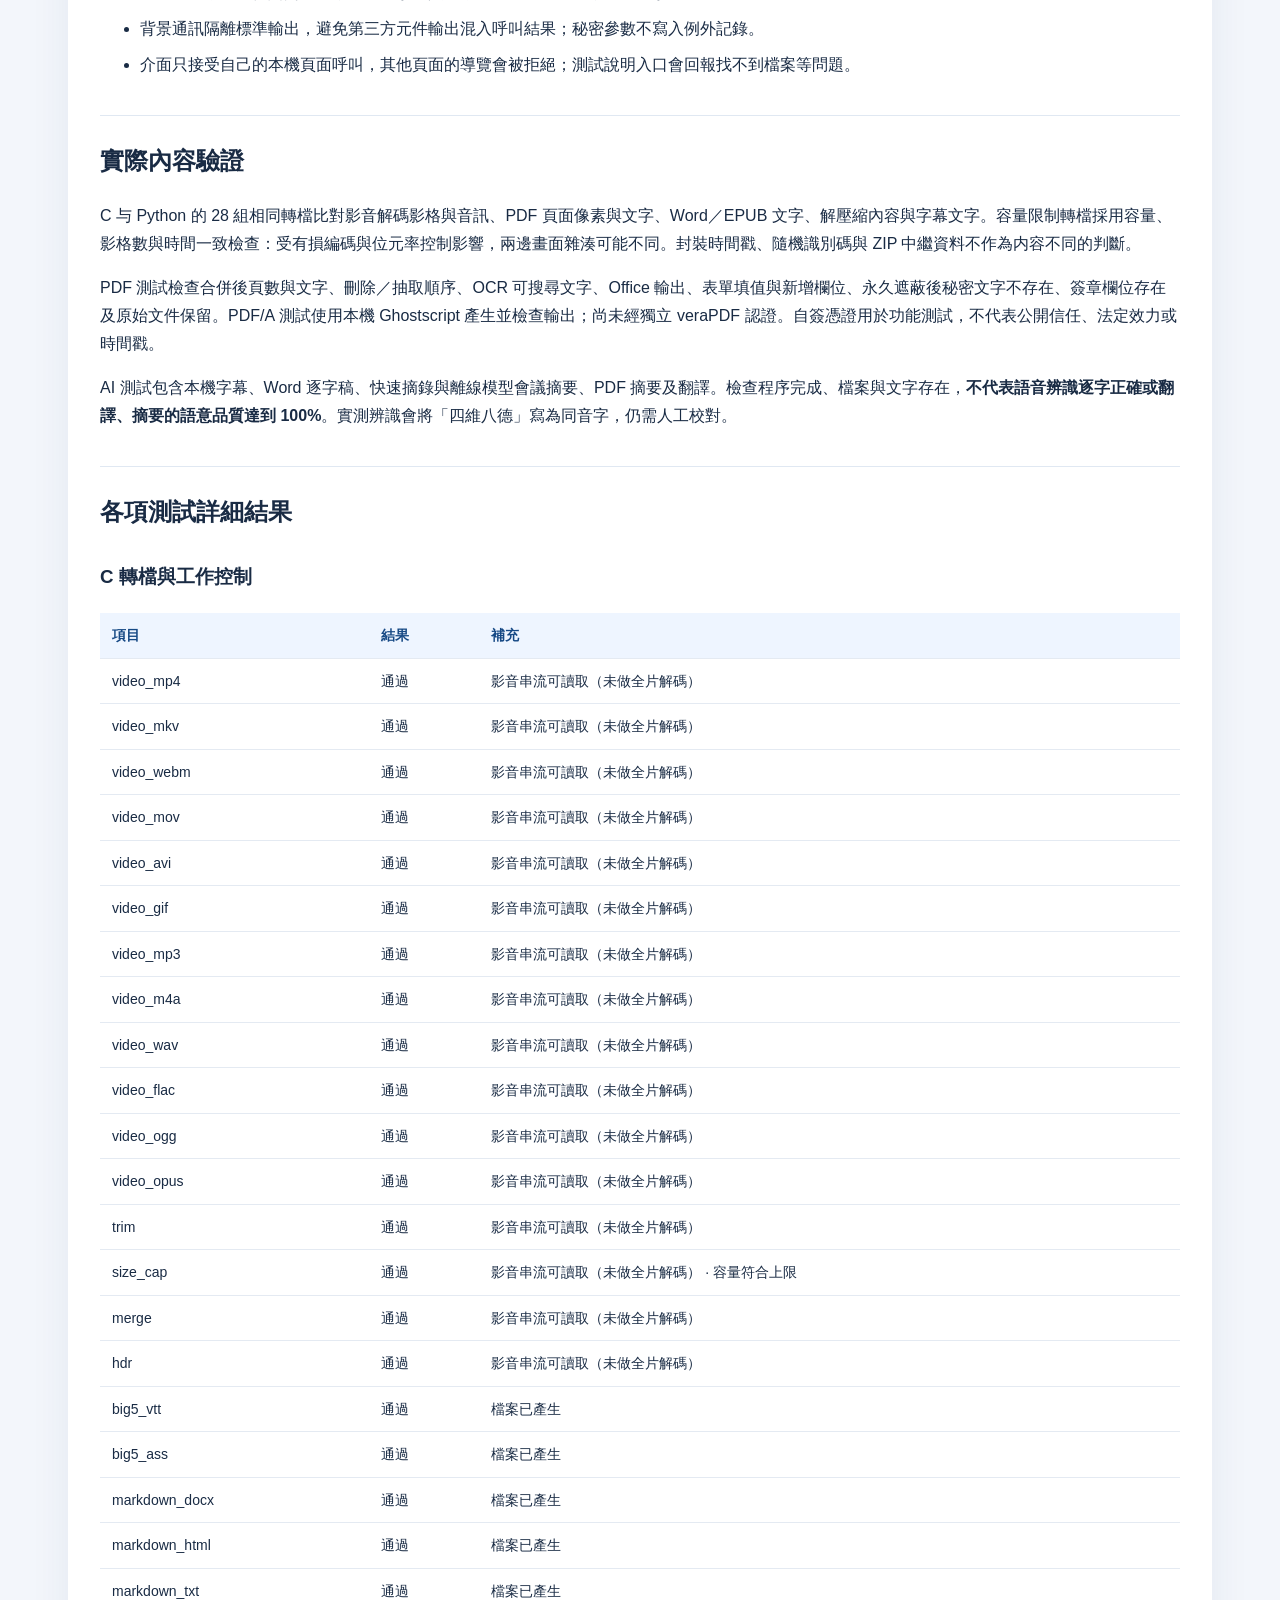
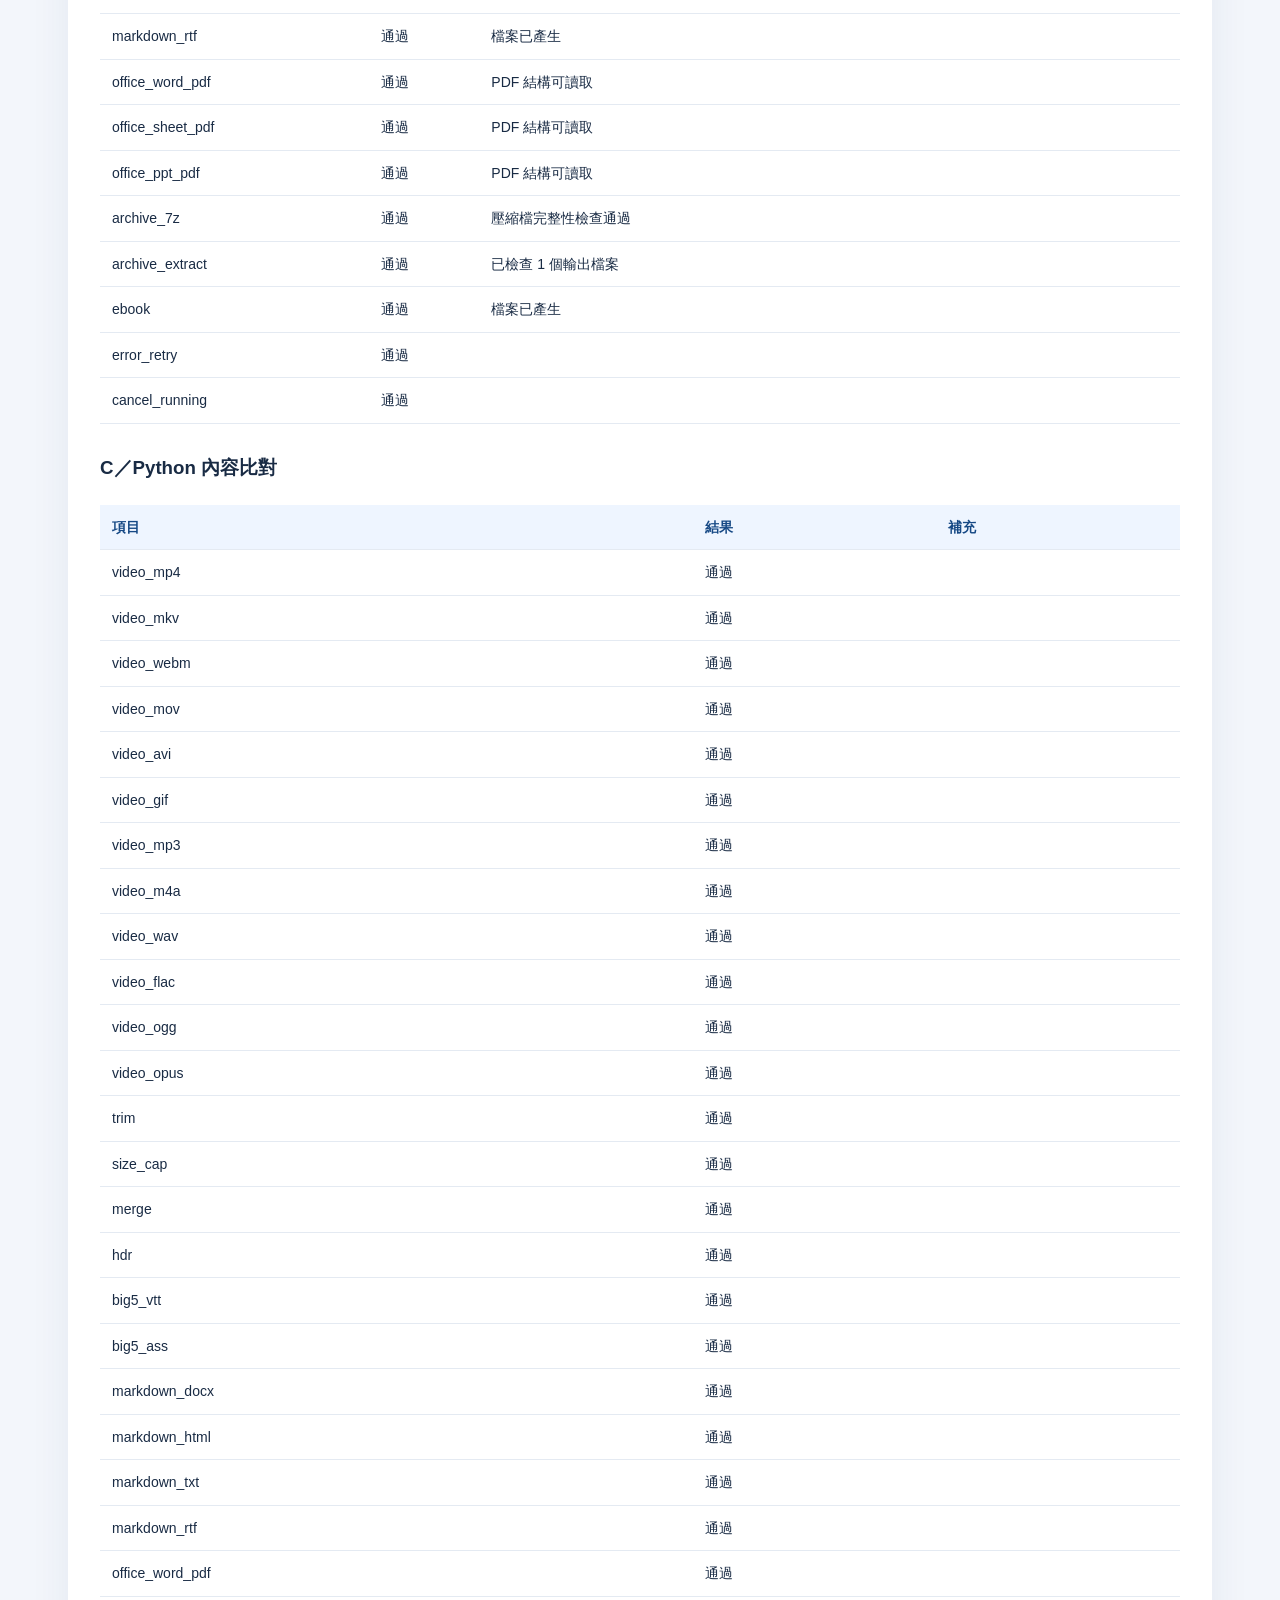
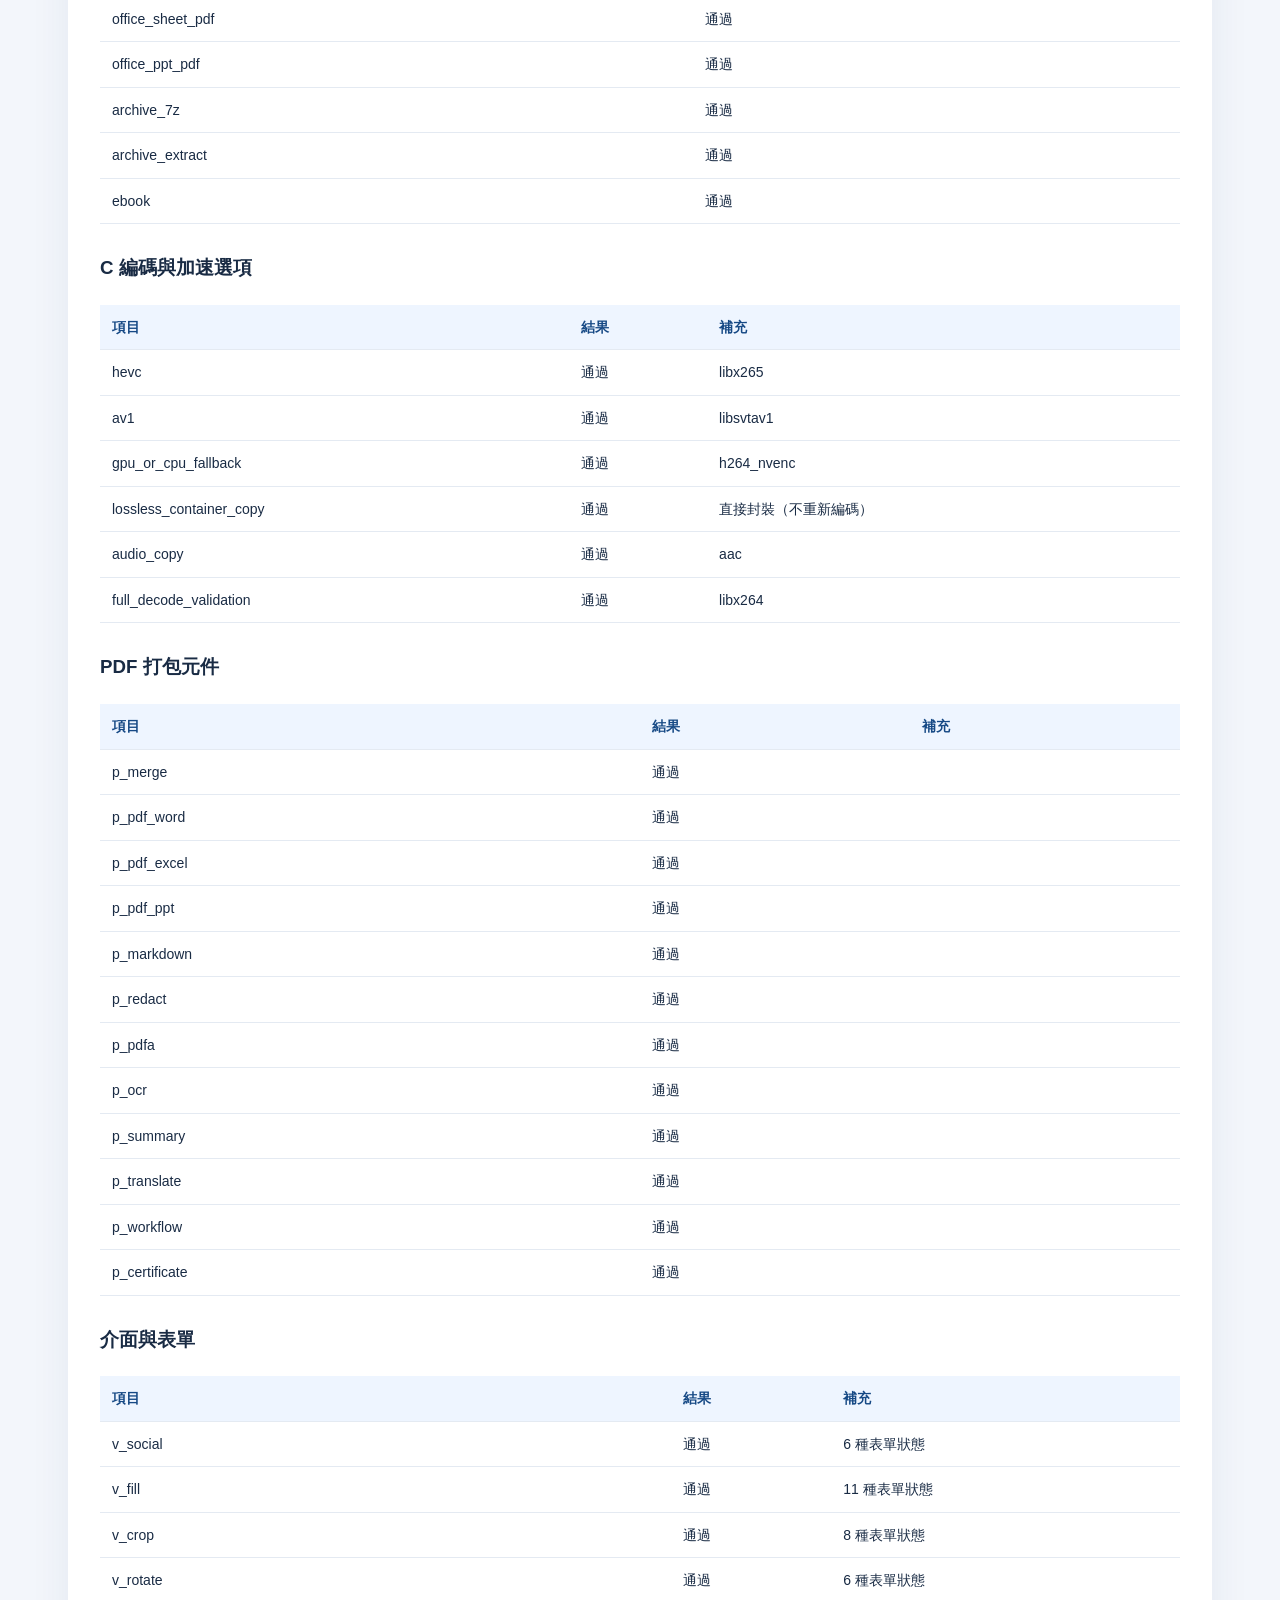
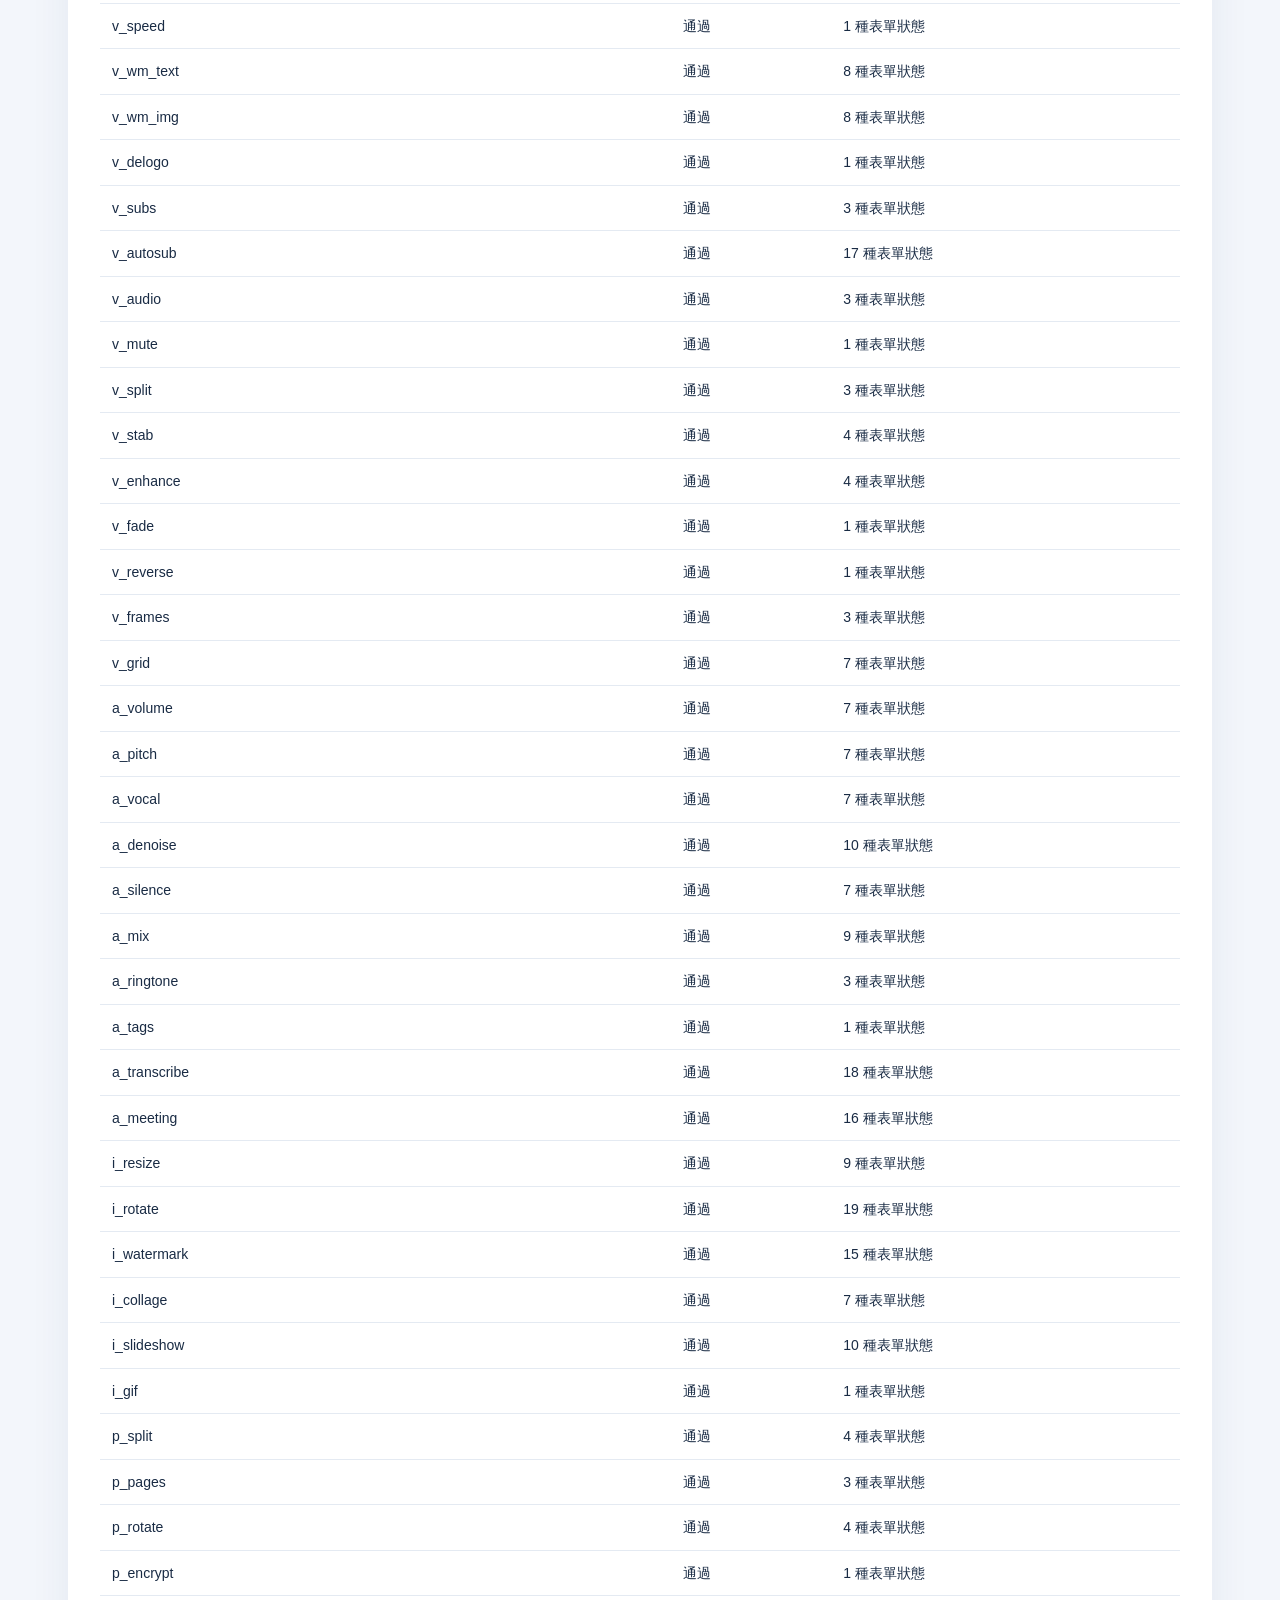
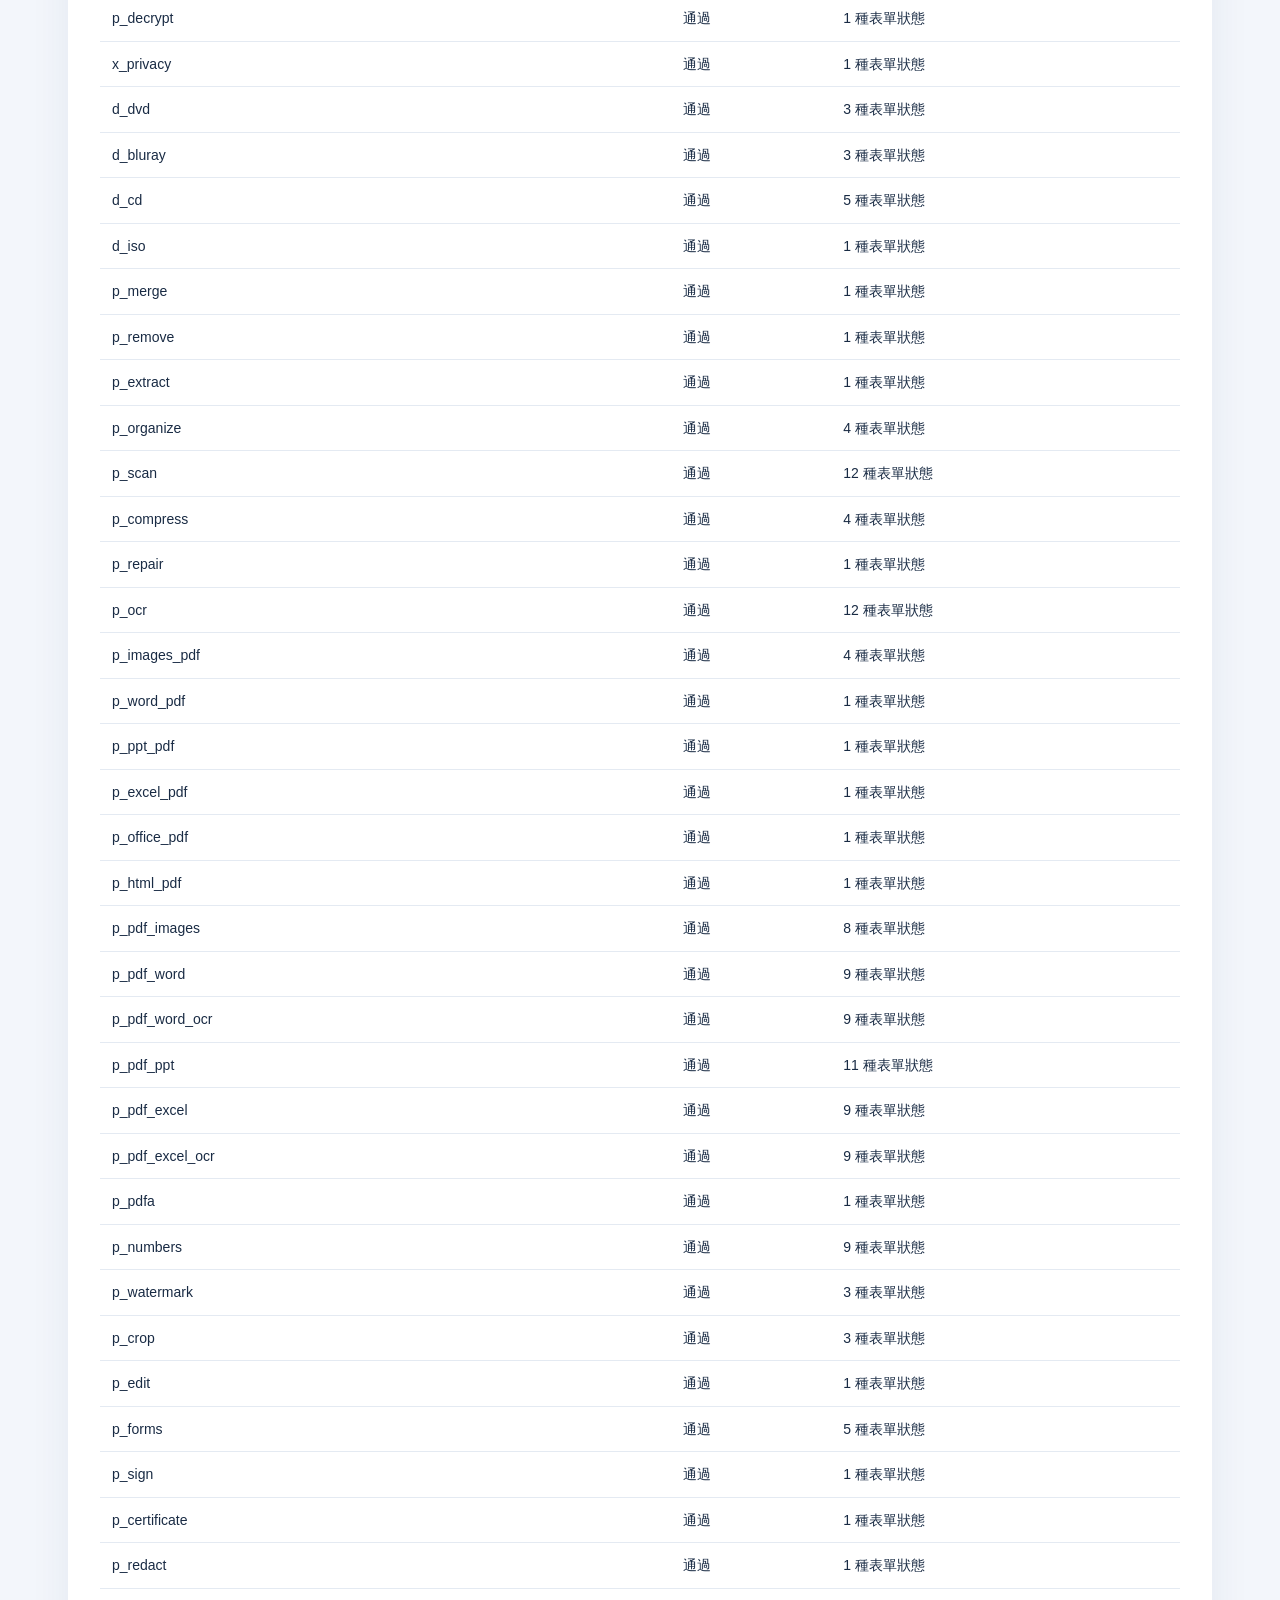
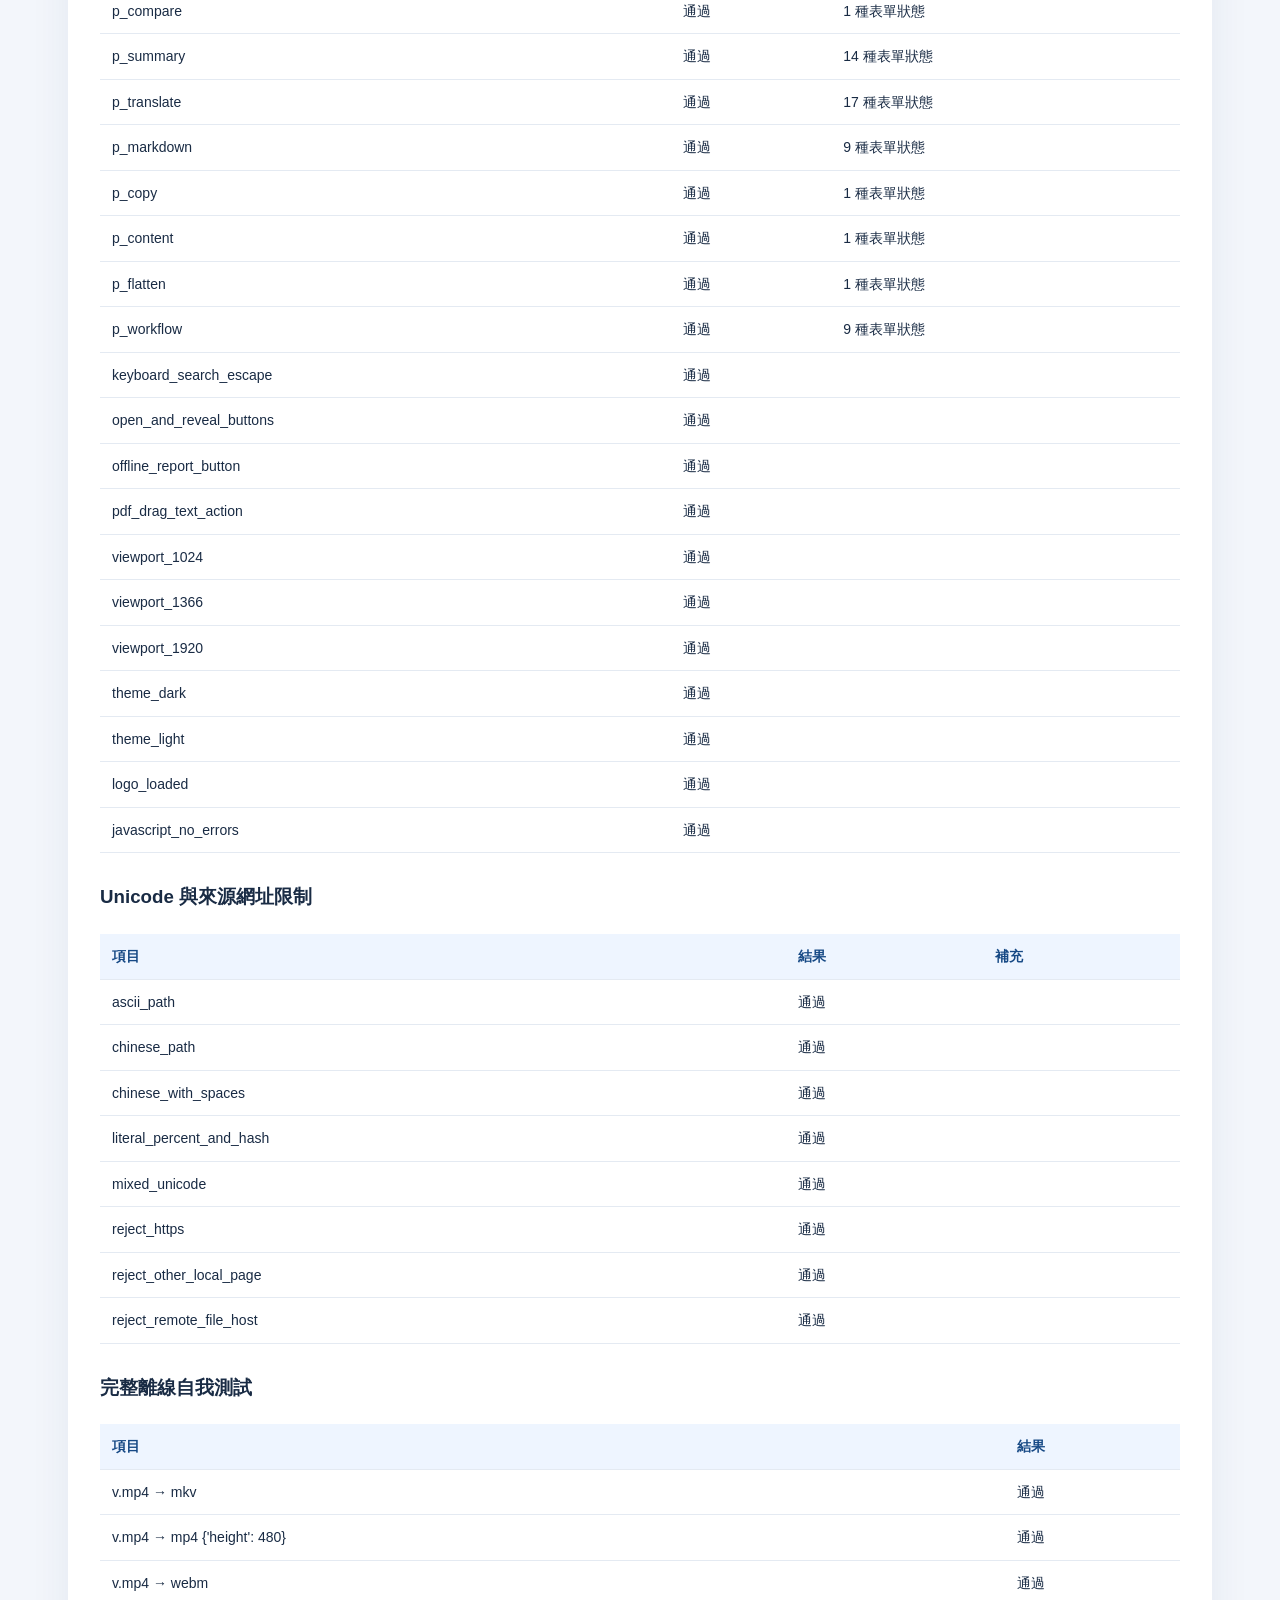
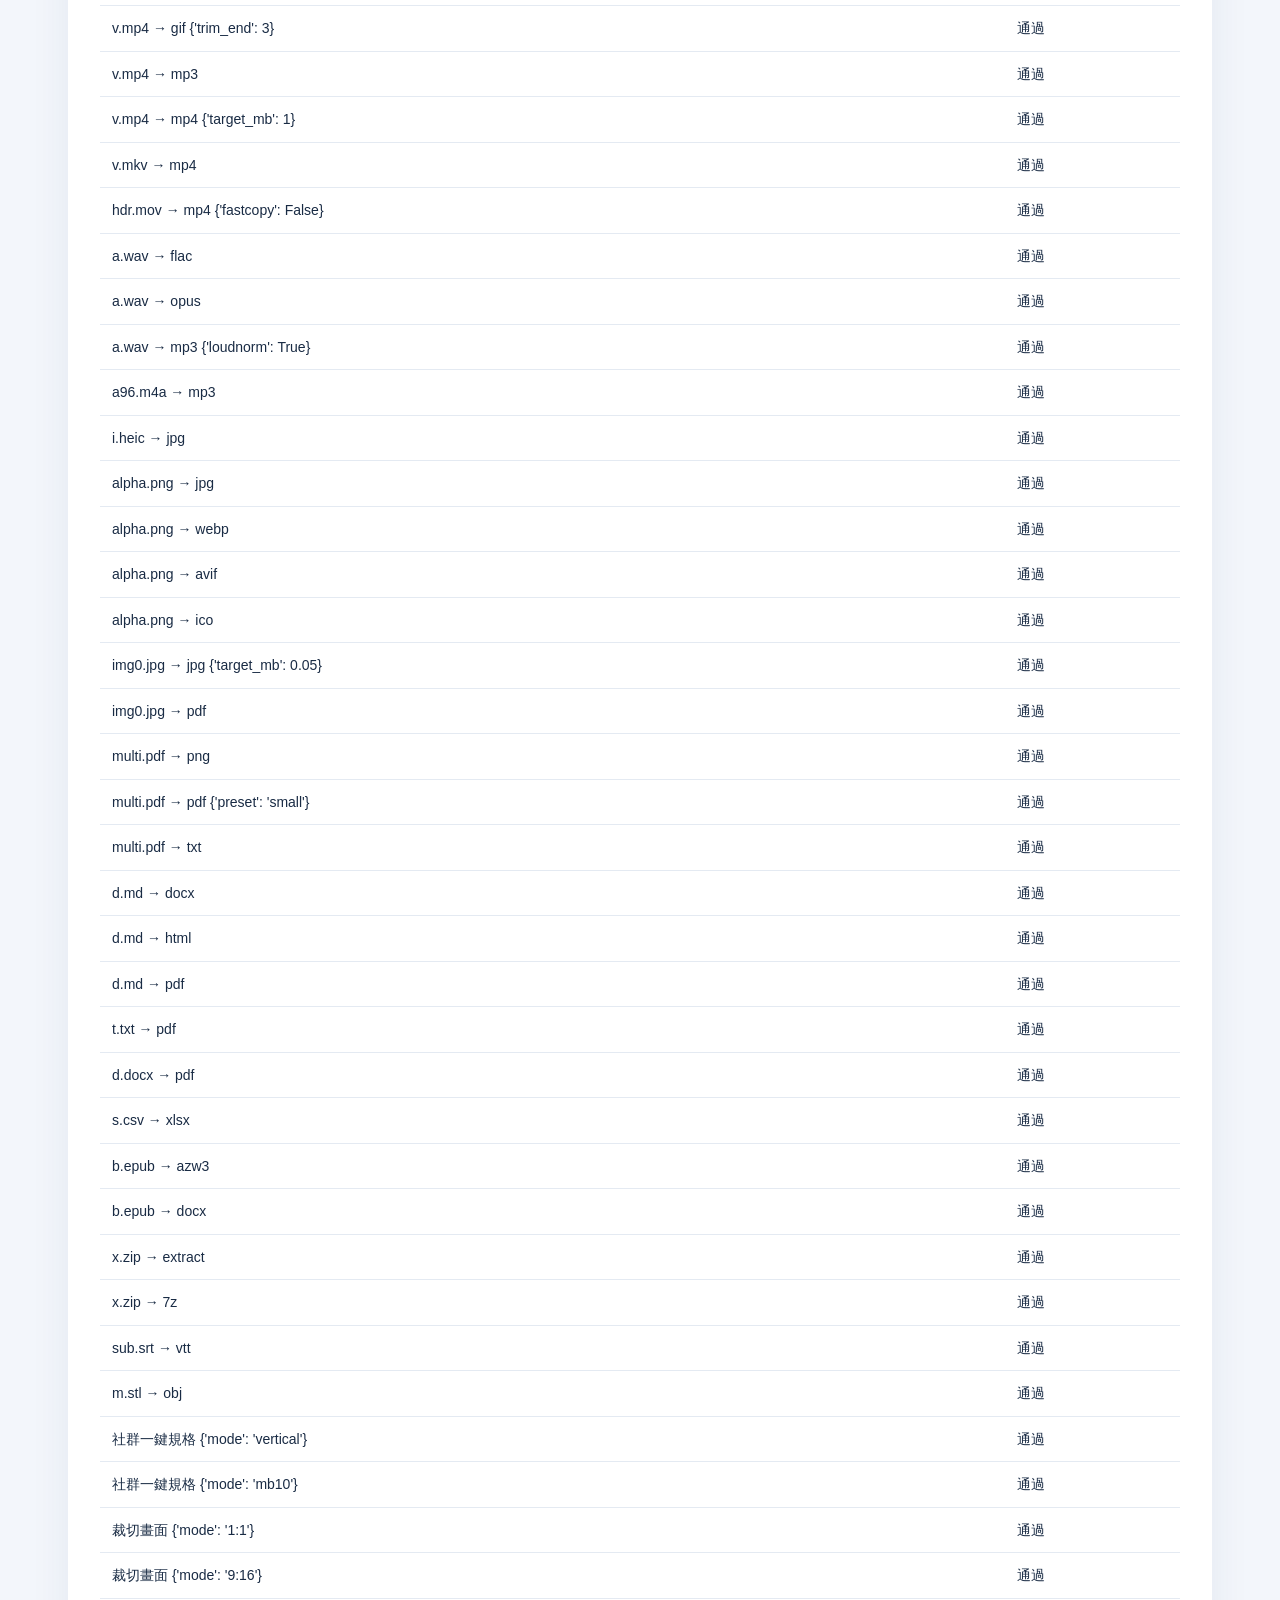
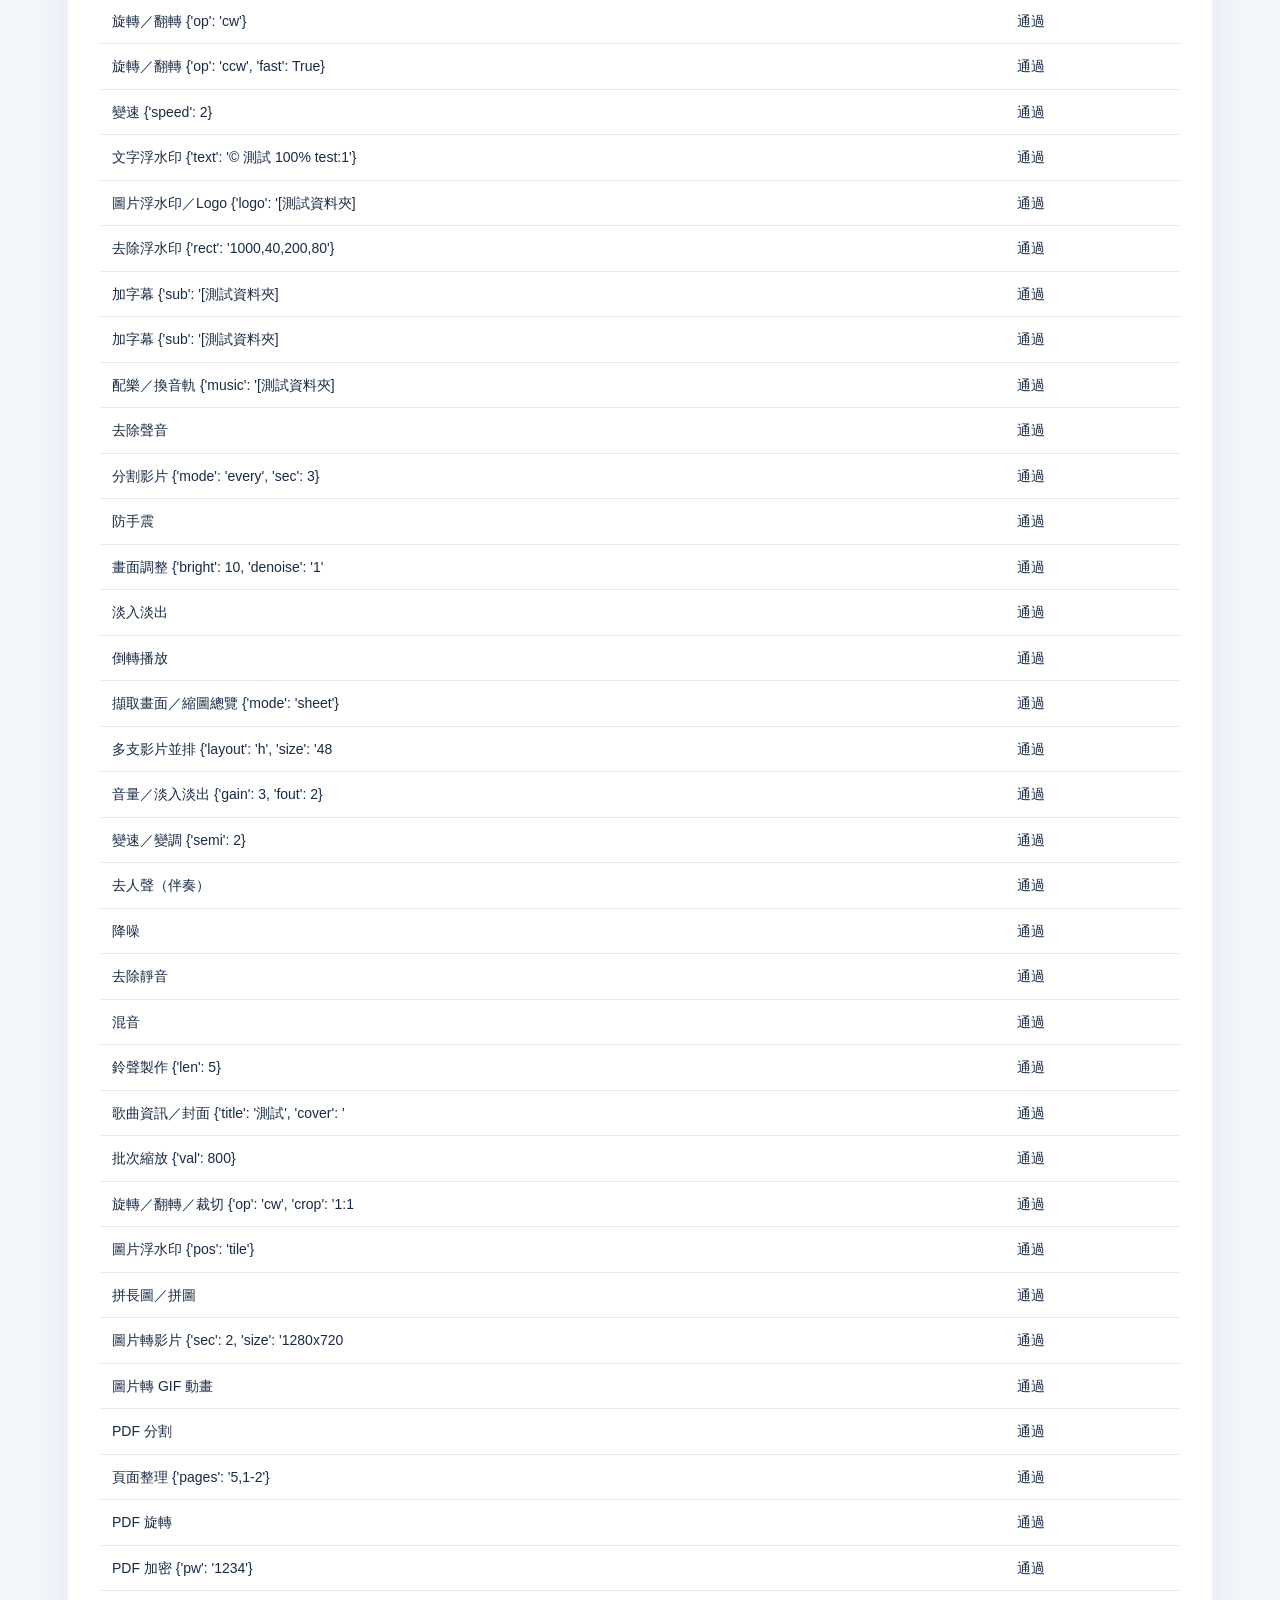
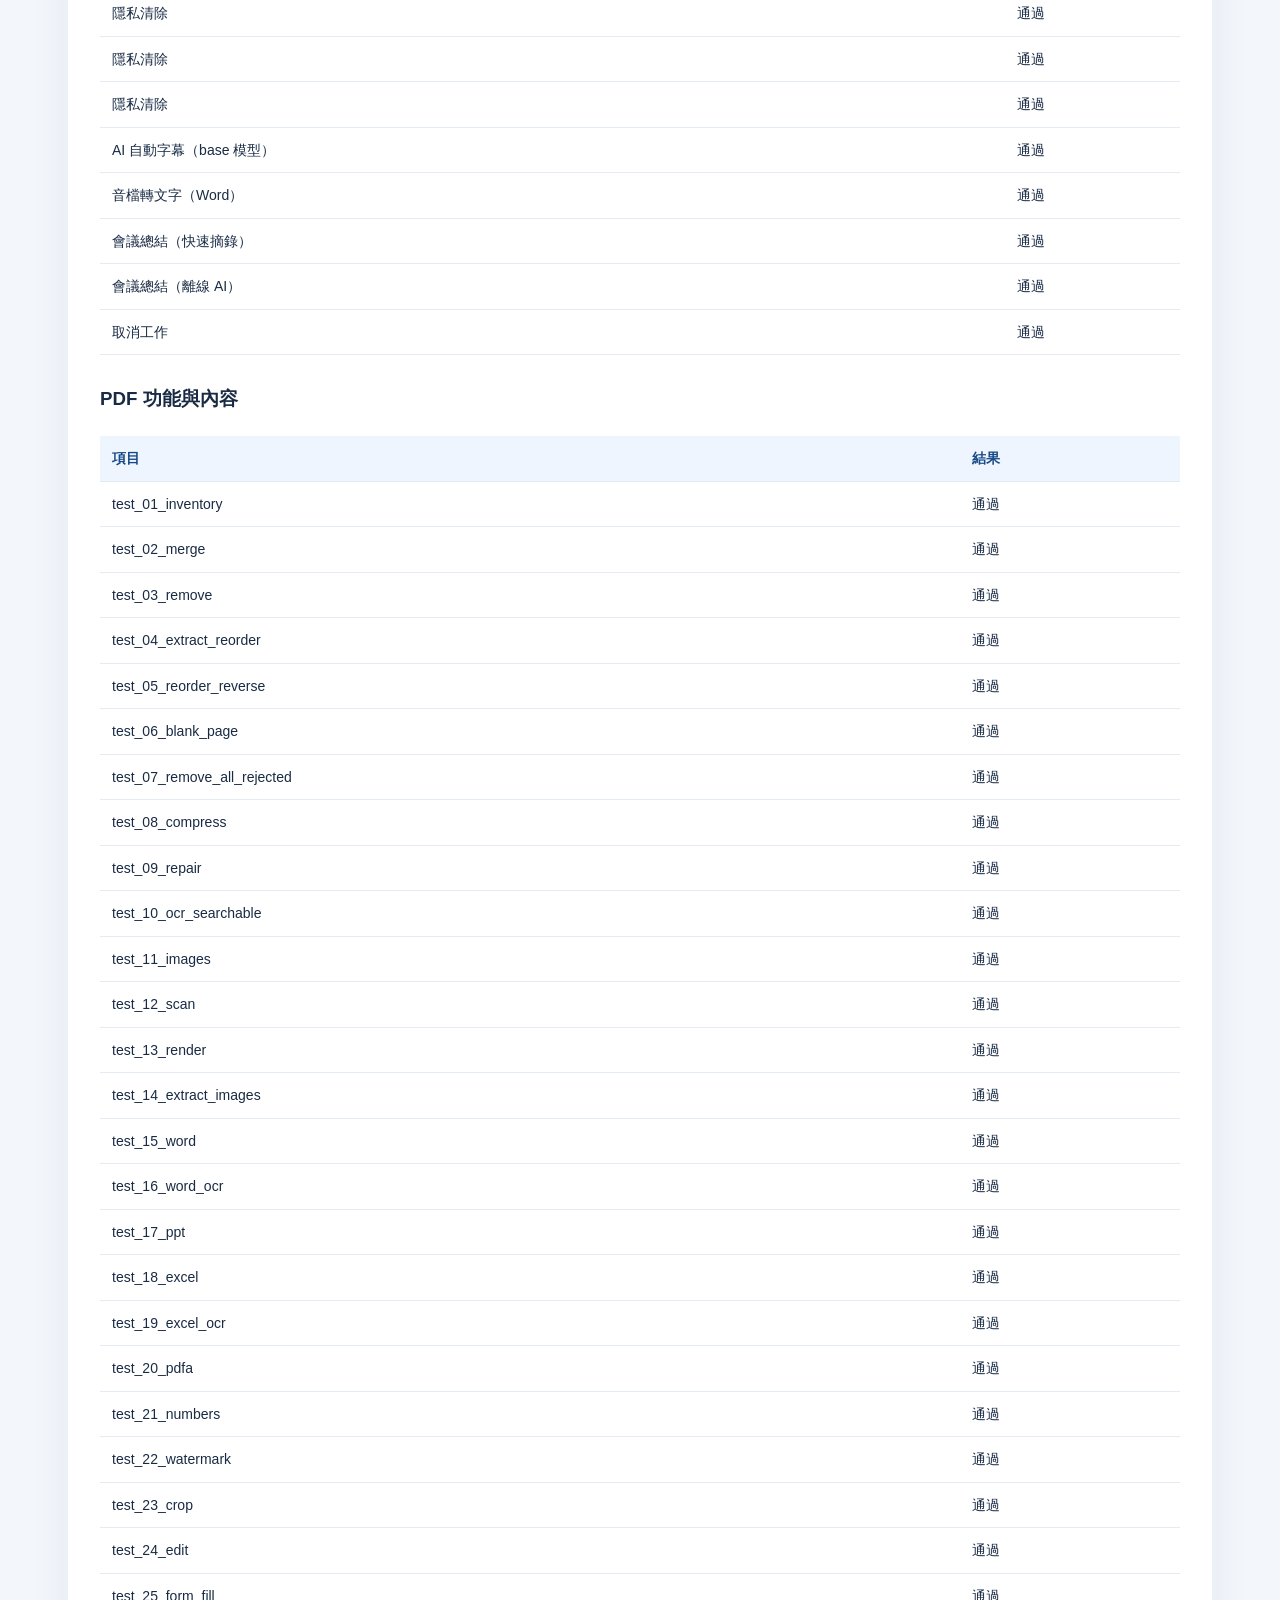
==== commit 63752e8e: "修正 Unicode 安裝路徑，加入 8 項網址檢查與公開發布說明" ====
--- a/測試報告.html
+++ b/測試報告.html
@@ -1 +1 @@
-<!doctype html><html lang="zh-Hant"><meta charset="utf-8"><meta name="viewport" content="width=device-width"><title>四維八德 2.3.0 測試報告</title><style>body{margin:0;background:#f3f6fb;color:#192b44;font:16px/1.75 "Segoe UI","Microsoft JhengHei",sans-serif}main{max-width:1080px;margin:36px auto;padding:32px;background:white;border-radius:20px;box-shadow:0 12px 42px #143d5d12}h1{font-size:32px}h2{margin-top:36px;border-top:1px solid #e0e8f2;padding-top:24px}h3{margin-top:28px}table{width:100%;border-collapse:collapse;font-size:14px;margin:20px 0}td,th{padding:10px 12px;text-align:left;border-bottom:1px solid #e4eaf2}th{background:#eef5ff;color:#164985}a{color:#006ad3}img{width:120px;height:120px;object-fit:contain;border-radius:24px}li{margin:8px 0}.lead{color:#376c91;background:#eaf4ff;padding:20px;border-radius:12px}@media(max-width:750px){main{margin:0;padding:18px;border-radius:0}table{font-size:12px;display:block;overflow:auto}}</style><main><h1>四維八德 2.3.0 測試報告</h1><img src="assets/logo.png" alt="四維八德藍寶石 Logo"><p>測試日期：2026-10-14（Asia/Taipei）。最終已執行測試 <strong>357／357 通過，0 項失敗</strong>。介面涵蓋 82 個工具、446 種表單狀態。相同功能在不同層的檢查分別計數；數字不是不重複的功能數，也不表示所有電腦、所有文件或 AI 輸出都沒有錯誤。</p><h2>測試環境與方法</h2><p>Windows AMD64，系統版本 10.0.26300，20 個 CPU 執行緒，已偵測 NVIDIA NVENC；Python 3.12.10、MSVC、WebView2。C 程式實際在 Windows 編譯並執行。使用自行產生的影音、圖片、文件、壓縮檔、RAW／PSD、OCR 圖片及測試憑證。未錄製使用者螢幕、麥克風或實際修復使用者磁碟。</p><table><tbody><tr><th>測試組</th><th>通過</th><th>失敗</th></tr><tr><td>C 轉檔與工作控制</td><td>30/30</td><td>0</td></tr><tr><td>C／Python 內容比對</td><td>28/28</td><td>0</td></tr><tr><td>C 編碼與加速選項</td><td>6/6</td><td>0</td></tr><tr><td>PDF 打包元件</td><td>12/12</td><td>0</td></tr><tr><td>介面與表單</td><td>93/93</td><td>0</td></tr><tr><td>完整離線自我測試</td><td>81/81</td><td>0</td></tr><tr><td>PDF 功能與內容</td><td>46/46</td><td>0</td></tr><tr><td>OCR 交付與下載</td><td>5/5</td><td>0</td></tr><tr><td>工作流程與電腦工具</td><td>35/35</td><td>0</td></tr><tr><td>視窗管線與對話框</td><td>6/6</td><td>0</td></tr><tr><td>特殊格式與設備邊界</td><td>14/14</td><td>0</td></tr><tr><td>Windows 原生視窗整合</td><td>1/1</td><td>0</td></tr></tbody></table><h2>檢查到並修正的問題</h2><ul><li>C 建置腳本的路徑引號錯誤，已修正並完成 Windows 編譯。</li><li>有格式篩選條件的檔案對話框引用錯誤，已修正；開檔、另存與選資料夾往返測試均通過。</li><li>短於監看間隔的工作可能漏掉完成通知；改為依工作建立時間記錄新完成工作，實際混合 C／Python 工作已收到一次完成通知。</li><li>JSON 數值精度不足可能影響時間判斷，改為保留雙精度數值。</li><li>C 与 Python 的 Office 引擎原先共用暫存設定資料夾，已拆開避免彼此佔用。</li><li>CD 裝置的 64 位元控制代碼型別與一般磁碟防誤選；讀取失敗的磁區會明示警告。</li><li>錄影子程序結束後關閉管線；原生引擎加入程序群組結束時清理，避免引擎殘留。</li><li>背景通訊隔離標準輸出，避免第三方元件輸出混入呼叫結果；秘密參數不寫入例外記錄。</li><li>介面只接受自己的本機頁面呼叫，其他頁面的導覽會被拒絕；測試說明入口會回報找不到檔案等問題。</li></ul><h2>實際內容驗證</h2><p>C 与 Python 的 28 組相同轉檔比對影音解碼影格與音訊、PDF 頁面像素與文字、Word／EPUB 文字、解壓縮內容與字幕文字。容量限制轉檔採用容量、影格數與時間一致檢查：受有損編碼與位元率控制影響，兩邊畫面雜湊可能不同。封裝時間戳、隨機識別碼與 ZIP 中繼資料不作為内容不同的判斷。</p><p>PDF 測試檢查合併後頁數與文字、刪除／抽取順序、OCR 可搜尋文字、Office 輸出、表單填值與新增欄位、永久遮蔽後秘密文字不存在、簽章欄位存在及原始文件保留。PDF/A 測試使用本機 Ghostscript 產生並檢查輸出；尚未經獨立 veraPDF 認證。自簽憑證用於功能測試，不代表公開信任、法定效力或時間戳。</p><p>AI 測試包含本機字幕、Word 逐字稿、快速摘錄與離線模型會議摘要、PDF 摘要及翻譯。檢查程序完成、檔案與文字存在，<strong>不代表語音辨識逐字正確或翻譯、摘要的語意品質達到 100%</strong>。實測辨識會將「四維八德」寫為同音字，仍需人工校對。</p><h2>各項測試詳細結果</h2><h3>C 轉檔與工作控制</h3><table><tbody><tr><th>項目</th><th>結果</th><th>補充</th></tr><tr><td>video_mp4</td><td>通過</td><td>影音串流可讀取（未做全片解碼）</td></tr><tr><td>video_mkv</td><td>通過</td><td>影音串流可讀取（未做全片解碼）</td></tr><tr><td>video_webm</td><td>通過</td><td>影音串流可讀取（未做全片解碼）</td></tr><tr><td>video_mov</td><td>通過</td><td>影音串流可讀取（未做全片解碼）</td></tr><tr><td>video_avi</td><td>通過</td><td>影音串流可讀取（未做全片解碼）</td></tr><tr><td>video_gif</td><td>通過</td><td>影音串流可讀取（未做全片解碼）</td></tr><tr><td>video_mp3</td><td>通過</td><td>影音串流可讀取（未做全片解碼）</td></tr><tr><td>video_m4a</td><td>通過</td><td>影音串流可讀取（未做全片解碼）</td></tr><tr><td>video_wav</td><td>通過</td><td>影音串流可讀取（未做全片解碼）</td></tr><tr><td>video_flac</td><td>通過</td><td>影音串流可讀取（未做全片解碼）</td></tr><tr><td>video_ogg</td><td>通過</td><td>影音串流可讀取（未做全片解碼）</td></tr><tr><td>video_opus</td><td>通過</td><td>影音串流可讀取（未做全片解碼）</td></tr><tr><td>trim</td><td>通過</td><td>影音串流可讀取（未做全片解碼）</td></tr><tr><td>size_cap</td><td>通過</td><td>影音串流可讀取（未做全片解碼） · 容量符合上限</td></tr><tr><td>merge</td><td>通過</td><td>影音串流可讀取（未做全片解碼）</td></tr><tr><td>hdr</td><td>通過</td><td>影音串流可讀取（未做全片解碼）</td></tr><tr><td>big5_vtt</td><td>通過</td><td>檔案已產生</td></tr><tr><td>big5_ass</td><td>通過</td><td>檔案已產生</td></tr><tr><td>markdown_docx</td><td>通過</td><td>檔案已產生</td></tr><tr><td>markdown_html</td><td>通過</td><td>檔案已產生</td></tr><tr><td>markdown_txt</td><td>通過</td><td>檔案已產生</td></tr><tr><td>markdown_rtf</td><td>通過</td><td>檔案已產生</td></tr><tr><td>office_word_pdf</td><td>通過</td><td>PDF 結構可讀取</td></tr><tr><td>office_sheet_pdf</td><td>通過</td><td>PDF 結構可讀取</td></tr><tr><td>office_ppt_pdf</td><td>通過</td><td>PDF 結構可讀取</td></tr><tr><td>archive_7z</td><td>通過</td><td>壓縮檔完整性檢查通過</td></tr><tr><td>archive_extract</td><td>通過</td><td>已檢查 1 個輸出檔案</td></tr><tr><td>ebook</td><td>通過</td><td>檔案已產生</td></tr><tr><td>error_retry</td><td>通過</td><td></td></tr><tr><td>cancel_running</td><td>通過</td><td></td></tr></tbody></table><h3>C／Python 內容比對</h3><table><tbody><tr><th>項目</th><th>結果</th><th>補充</th></tr><tr><td>video_mp4</td><td>通過</td><td></td></tr><tr><td>video_mkv</td><td>通過</td><td></td></tr><tr><td>video_webm</td><td>通過</td><td></td></tr><tr><td>video_mov</td><td>通過</td><td></td></tr><tr><td>video_avi</td><td>通過</td><td></td></tr><tr><td>video_gif</td><td>通過</td><td></td></tr><tr><td>video_mp3</td><td>通過</td><td></td></tr><tr><td>video_m4a</td><td>通過</td><td></td></tr><tr><td>video_wav</td><td>通過</td><td></td></tr><tr><td>video_flac</td><td>通過</td><td></td></tr><tr><td>video_ogg</td><td>通過</td><td></td></tr><tr><td>video_opus</td><td>通過</td><td></td></tr><tr><td>trim</td><td>通過</td><td></td></tr><tr><td>size_cap</td><td>通過</td><td></td></tr><tr><td>merge</td><td>通過</td><td></td></tr><tr><td>hdr</td><td>通過</td><td></td></tr><tr><td>big5_vtt</td><td>通過</td><td></td></tr><tr><td>big5_ass</td><td>通過</td><td></td></tr><tr><td>markdown_docx</td><td>通過</td><td></td></tr><tr><td>markdown_html</td><td>通過</td><td></td></tr><tr><td>markdown_txt</td><td>通過</td><td></td></tr><tr><td>markdown_rtf</td><td>通過</td><td></td></tr><tr><td>office_word_pdf</td><td>通過</td><td></td></tr><tr><td>office_sheet_pdf</td><td>通過</td><td></td></tr><tr><td>office_ppt_pdf</td><td>通過</td><td></td></tr><tr><td>archive_7z</td><td>通過</td><td></td></tr><tr><td>archive_extract</td><td>通過</td><td></td></tr><tr><td>ebook</td><td>通過</td><td></td></tr></tbody></table><h3>C 編碼與加速選項</h3><table><tbody><tr><th>項目</th><th>結果</th><th>補充</th></tr><tr><td>hevc</td><td>通過</td><td>libx265</td></tr><tr><td>av1</td><td>通過</td><td>libsvtav1</td></tr><tr><td>gpu_or_cpu_fallback</td><td>通過</td><td>h264_nvenc</td></tr><tr><td>lossless_container_copy</td><td>通過</td><td>直接封裝（不重新編碼）</td></tr><tr><td>audio_copy</td><td>通過</td><td>aac</td></tr><tr><td>full_decode_validation</td><td>通過</td><td>libx264</td></tr></tbody></table><h3>PDF 打包元件</h3><table><tbody><tr><th>項目</th><th>結果</th><th>補充</th></tr><tr><td>p_merge</td><td>通過</td><td></td></tr><tr><td>p_pdf_word</td><td>通過</td><td></td></tr><tr><td>p_pdf_excel</td><td>通過</td><td></td></tr><tr><td>p_pdf_ppt</td><td>通過</td><td></td></tr><tr><td>p_markdown</td><td>通過</td><td></td></tr><tr><td>p_redact</td><td>通過</td><td></td></tr><tr><td>p_pdfa</td><td>通過</td><td></td></tr><tr><td>p_ocr</td><td>通過</td><td></td></tr><tr><td>p_summary</td><td>通過</td><td></td></tr><tr><td>p_translate</td><td>通過</td><td></td></tr><tr><td>p_workflow</td><td>通過</td><td></td></tr><tr><td>p_certificate</td><td>通過</td><td></td></tr></tbody></table><h3>介面與表單</h3><table><tbody><tr><th>項目</th><th>結果</th><th>補充</th></tr><tr><td>v_social</td><td>通過</td><td>6 種表單狀態</td></tr><tr><td>v_fill</td><td>通過</td><td>11 種表單狀態</td></tr><tr><td>v_crop</td><td>通過</td><td>8 種表單狀態</td></tr><tr><td>v_rotate</td><td>通過</td><td>6 種表單狀態</td></tr><tr><td>v_speed</td><td>通過</td><td>1 種表單狀態</td></tr><tr><td>v_wm_text</td><td>通過</td><td>8 種表單狀態</td></tr><tr><td>v_wm_img</td><td>通過</td><td>8 種表單狀態</td></tr><tr><td>v_delogo</td><td>通過</td><td>1 種表單狀態</td></tr><tr><td>v_subs</td><td>通過</td><td>3 種表單狀態</td></tr><tr><td>v_autosub</td><td>通過</td><td>17 種表單狀態</td></tr><tr><td>v_audio</td><td>通過</td><td>3 種表單狀態</td></tr><tr><td>v_mute</td><td>通過</td><td>1 種表單狀態</td></tr><tr><td>v_split</td><td>通過</td><td>3 種表單狀態</td></tr><tr><td>v_stab</td><td>通過</td><td>4 種表單狀態</td></tr><tr><td>v_enhance</td><td>通過</td><td>4 種表單狀態</td></tr><tr><td>v_fade</td><td>通過</td><td>1 種表單狀態</td></tr><tr><td>v_reverse</td><td>通過</td><td>1 種表單狀態</td></tr><tr><td>v_frames</td><td>通過</td><td>3 種表單狀態</td></tr><tr><td>v_grid</td><td>通過</td><td>7 種表單狀態</td></tr><tr><td>a_volume</td><td>通過</td><td>7 種表單狀態</td></tr><tr><td>a_pitch</td><td>通過</td><td>7 種表單狀態</td></tr><tr><td>a_vocal</td><td>通過</td><td>7 種表單狀態</td></tr><tr><td>a_denoise</td><td>通過</td><td>10 種表單狀態</td></tr><tr><td>a_silence</td><td>通過</td><td>7 種表單狀態</td></tr><tr><td>a_mix</td><td>通過</td><td>9 種表單狀態</td></tr><tr><td>a_ringtone</td><td>通過</td><td>3 種表單狀態</td></tr><tr><td>a_tags</td><td>通過</td><td>1 種表單狀態</td></tr><tr><td>a_transcribe</td><td>通過</td><td>18 種表單狀態</td></tr><tr><td>a_meeting</td><td>通過</td><td>16 種表單狀態</td></tr><tr><td>i_resize</td><td>通過</td><td>9 種表單狀態</td></tr><tr><td>i_rotate</td><td>通過</td><td>19 種表單狀態</td></tr><tr><td>i_watermark</td><td>通過</td><td>15 種表單狀態</td></tr><tr><td>i_collage</td><td>通過</td><td>7 種表單狀態</td></tr><tr><td>i_slideshow</td><td>通過</td><td>10 種表單狀態</td></tr><tr><td>i_gif</td><td>通過</td><td>1 種表單狀態</td></tr><tr><td>p_split</td><td>通過</td><td>4 種表單狀態</td></tr><tr><td>p_pages</td><td>通過</td><td>3 種表單狀態</td></tr><tr><td>p_rotate</td><td>通過</td><td>4 種表單狀態</td></tr><tr><td>p_encrypt</td><td>通過</td><td>1 種表單狀態</td></tr><tr><td>p_decrypt</td><td>通過</td><td>1 種表單狀態</td></tr><tr><td>x_privacy</td><td>通過</td><td>1 種表單狀態</td></tr><tr><td>d_dvd</td><td>通過</td><td>3 種表單狀態</td></tr><tr><td>d_bluray</td><td>通過</td><td>3 種表單狀態</td></tr><tr><td>d_cd</td><td>通過</td><td>5 種表單狀態</td></tr><tr><td>d_iso</td><td>通過</td><td>1 種表單狀態</td></tr><tr><td>p_merge</td><td>通過</td><td>1 種表單狀態</td></tr><tr><td>p_remove</td><td>通過</td><td>1 種表單狀態</td></tr><tr><td>p_extract</td><td>通過</td><td>1 種表單狀態</td></tr><tr><td>p_organize</td><td>通過</td><td>4 種表單狀態</td></tr><tr><td>p_scan</td><td>通過</td><td>12 種表單狀態</td></tr><tr><td>p_compress</td><td>通過</td><td>4 種表單狀態</td></tr><tr><td>p_repair</td><td>通過</td><td>1 種表單狀態</td></tr><tr><td>p_ocr</td><td>通過</td><td>12 種表單狀態</td></tr><tr><td>p_images_pdf</td><td>通過</td><td>4 種表單狀態</td></tr><tr><td>p_word_pdf</td><td>通過</td><td>1 種表單狀態</td></tr><tr><td>p_ppt_pdf</td><td>通過</td><td>1 種表單狀態</td></tr><tr><td>p_excel_pdf</td><td>通過</td><td>1 種表單狀態</td></tr><tr><td>p_office_pdf</td><td>通過</td><td>1 種表單狀態</td></tr><tr><td>p_html_pdf</td><td>通過</td><td>1 種表單狀態</td></tr><tr><td>p_pdf_images</td><td>通過</td><td>8 種表單狀態</td></tr><tr><td>p_pdf_word</td><td>通過</td><td>9 種表單狀態</td></tr><tr><td>p_pdf_word_ocr</td><td>通過</td><td>9 種表單狀態</td></tr><tr><td>p_pdf_ppt</td><td>通過</td><td>11 種表單狀態</td></tr><tr><td>p_pdf_excel</td><td>通過</td><td>9 種表單狀態</td></tr><tr><td>p_pdf_excel_ocr</td><td>通過</td><td>9 種表單狀態</td></tr><tr><td>p_pdfa</td><td>通過</td><td>1 種表單狀態</td></tr><tr><td>p_numbers</td><td>通過</td><td>9 種表單狀態</td></tr><tr><td>p_watermark</td><td>通過</td><td>3 種表單狀態</td></tr><tr><td>p_crop</td><td>通過</td><td>3 種表單狀態</td></tr><tr><td>p_edit</td><td>通過</td><td>1 種表單狀態</td></tr><tr><td>p_forms</td><td>通過</td><td>5 種表單狀態</td></tr><tr><td>p_sign</td><td>通過</td><td>1 種表單狀態</td></tr><tr><td>p_certificate</td><td>通過</td><td>1 種表單狀態</td></tr><tr><td>p_redact</td><td>通過</td><td>1 種表單狀態</td></tr><tr><td>p_compare</td><td>通過</td><td>1 種表單狀態</td></tr><tr><td>p_summary</td><td>通過</td><td>14 種表單狀態</td></tr><tr><td>p_translate</td><td>通過</td><td>17 種表單狀態</td></tr><tr><td>p_markdown</td><td>通過</td><td>9 種表單狀態</td></tr><tr><td>p_copy</td><td>通過</td><td>1 種表單狀態</td></tr><tr><td>p_content</td><td>通過</td><td>1 種表單狀態</td></tr><tr><td>p_flatten</td><td>通過</td><td>1 種表單狀態</td></tr><tr><td>p_workflow</td><td>通過</td><td>9 種表單狀態</td></tr><tr><td>keyboard_search_escape</td><td>通過</td><td></td></tr><tr><td>open_and_reveal_buttons</td><td>通過</td><td></td></tr><tr><td>offline_report_button</td><td>通過</td><td></td></tr><tr><td>pdf_drag_text_action</td><td>通過</td><td></td></tr><tr><td>viewport_1024</td><td>通過</td><td></td></tr><tr><td>viewport_1366</td><td>通過</td><td></td></tr><tr><td>viewport_1920</td><td>通過</td><td></td></tr><tr><td>theme_dark</td><td>通過</td><td></td></tr><tr><td>theme_light</td><td>通過</td><td></td></tr><tr><td>logo_loaded</td><td>通過</td><td></td></tr><tr><td>javascript_no_errors</td><td>通過</td><td></td></tr></tbody></table><h3>完整離線自我測試</h3><table><tbody><tr><th>項目</th><th>結果</th></tr><tr><td>v.mp4 → mkv</td><td>通過</td></tr><tr><td>v.mp4 → mp4 {&#x27;height&#x27;: 480}</td><td>通過</td></tr><tr><td>v.mp4 → webm</td><td>通過</td></tr><tr><td>v.mp4 → gif {&#x27;trim_end&#x27;: 3}</td><td>通過</td></tr><tr><td>v.mp4 → mp3</td><td>通過</td></tr><tr><td>v.mp4 → mp4 {&#x27;target_mb&#x27;: 1}</td><td>通過</td></tr><tr><td>v.mkv → mp4</td><td>通過</td></tr><tr><td>hdr.mov → mp4 {&#x27;fastcopy&#x27;: False}</td><td>通過</td></tr><tr><td>a.wav → flac</td><td>通過</td></tr><tr><td>a.wav → opus</td><td>通過</td></tr><tr><td>a.wav → mp3 {&#x27;loudnorm&#x27;: True}</td><td>通過</td></tr><tr><td>a96.m4a → mp3</td><td>通過</td></tr><tr><td>i.heic → jpg</td><td>通過</td></tr><tr><td>alpha.png → jpg</td><td>通過</td></tr><tr><td>alpha.png → webp</td><td>通過</td></tr><tr><td>alpha.png → avif</td><td>通過</td></tr><tr><td>alpha.png → ico</td><td>通過</td></tr><tr><td>img0.jpg → jpg {&#x27;target_mb&#x27;: 0.05}</td><td>通過</td></tr><tr><td>img0.jpg → pdf</td><td>通過</td></tr><tr><td>multi.pdf → png</td><td>通過</td></tr><tr><td>multi.pdf → pdf {&#x27;preset&#x27;: &#x27;small&#x27;}</td><td>通過</td></tr><tr><td>multi.pdf → txt</td><td>通過</td></tr><tr><td>d.md → docx</td><td>通過</td></tr><tr><td>d.md → html</td><td>通過</td></tr><tr><td>d.md → pdf</td><td>通過</td></tr><tr><td>t.txt → pdf</td><td>通過</td></tr><tr><td>d.docx → pdf</td><td>通過</td></tr><tr><td>s.csv → xlsx</td><td>通過</td></tr><tr><td>b.epub → azw3</td><td>通過</td></tr><tr><td>b.epub → docx</td><td>通過</td></tr><tr><td>x.zip → extract</td><td>通過</td></tr><tr><td>x.zip → 7z</td><td>通過</td></tr><tr><td>sub.srt → vtt</td><td>通過</td></tr><tr><td>m.stl → obj</td><td>通過</td></tr><tr><td>社群一鍵規格 {&#x27;mode&#x27;: &#x27;vertical&#x27;}</td><td>通過</td></tr><tr><td>社群一鍵規格 {&#x27;mode&#x27;: &#x27;mb10&#x27;}</td><td>通過</td></tr><tr><td>裁切畫面 {&#x27;mode&#x27;: &#x27;1:1&#x27;}</td><td>通過</td></tr><tr><td>裁切畫面 {&#x27;mode&#x27;: &#x27;9:16&#x27;}</td><td>通過</td></tr><tr><td>旋轉／翻轉 {&#x27;op&#x27;: &#x27;cw&#x27;}</td><td>通過</td></tr><tr><td>旋轉／翻轉 {&#x27;op&#x27;: &#x27;ccw&#x27;, &#x27;fast&#x27;: True}</td><td>通過</td></tr><tr><td>變速 {&#x27;speed&#x27;: 2}</td><td>通過</td></tr><tr><td>文字浮水印 {&#x27;text&#x27;: &#x27;© 測試 100% test:1&#x27;}</td><td>通過</td></tr><tr><td>圖片浮水印／Logo {&#x27;logo&#x27;: &#x27;[測試資料夾]</td><td>通過</td></tr><tr><td>去除浮水印 {&#x27;rect&#x27;: &#x27;1000,40,200,80&#x27;}</td><td>通過</td></tr><tr><td>加字幕 {&#x27;sub&#x27;: &#x27;[測試資料夾]</td><td>通過</td></tr><tr><td>加字幕 {&#x27;sub&#x27;: &#x27;[測試資料夾]</td><td>通過</td></tr><tr><td>配樂／換音軌 {&#x27;music&#x27;: &#x27;[測試資料夾]</td><td>通過</td></tr><tr><td>去除聲音</td><td>通過</td></tr><tr><td>分割影片 {&#x27;mode&#x27;: &#x27;every&#x27;, &#x27;sec&#x27;: 3}</td><td>通過</td></tr><tr><td>防手震</td><td>通過</td></tr><tr><td>畫面調整 {&#x27;bright&#x27;: 10, &#x27;denoise&#x27;: &#x27;1&#x27;</td><td>通過</td></tr><tr><td>淡入淡出</td><td>通過</td></tr><tr><td>倒轉播放</td><td>通過</td></tr><tr><td>擷取畫面／縮圖總覽 {&#x27;mode&#x27;: &#x27;sheet&#x27;}</td><td>通過</td></tr><tr><td>多支影片並排 {&#x27;layout&#x27;: &#x27;h&#x27;, &#x27;size&#x27;: &#x27;48</td><td>通過</td></tr><tr><td>音量／淡入淡出 {&#x27;gain&#x27;: 3, &#x27;fout&#x27;: 2}</td><td>通過</td></tr><tr><td>變速／變調 {&#x27;semi&#x27;: 2}</td><td>通過</td></tr><tr><td>去人聲（伴奏）</td><td>通過</td></tr><tr><td>降噪</td><td>通過</td></tr><tr><td>去除靜音</td><td>通過</td></tr><tr><td>混音</td><td>通過</td></tr><tr><td>鈴聲製作 {&#x27;len&#x27;: 5}</td><td>通過</td></tr><tr><td>歌曲資訊／封面 {&#x27;title&#x27;: &#x27;測試&#x27;, &#x27;cover&#x27;: &#x27;</td><td>通過</td></tr><tr><td>批次縮放 {&#x27;val&#x27;: 800}</td><td>通過</td></tr><tr><td>旋轉／翻轉／裁切 {&#x27;op&#x27;: &#x27;cw&#x27;, &#x27;crop&#x27;: &#x27;1:1</td><td>通過</td></tr><tr><td>圖片浮水印 {&#x27;pos&#x27;: &#x27;tile&#x27;}</td><td>通過</td></tr><tr><td>拼長圖／拼圖</td><td>通過</td></tr><tr><td>圖片轉影片 {&#x27;sec&#x27;: 2, &#x27;size&#x27;: &#x27;1280x720</td><td>通過</td></tr><tr><td>圖片轉 GIF 動畫</td><td>通過</td></tr><tr><td>PDF 分割</td><td>通過</td></tr><tr><td>頁面整理 {&#x27;pages&#x27;: &#x27;5,1-2&#x27;}</td><td>通過</td></tr><tr><td>PDF 旋轉</td><td>通過</td></tr><tr><td>PDF 加密 {&#x27;pw&#x27;: &#x27;1234&#x27;}</td><td>通過</td></tr><tr><td>隱私清除</td><td>通過</td></tr><tr><td>隱私清除</td><td>通過</td></tr><tr><td>隱私清除</td><td>通過</td></tr><tr><td>AI 自動字幕（base 模型）</td><td>通過</td></tr><tr><td>音檔轉文字（Word）</td><td>通過</td></tr><tr><td>會議總結（快速摘錄）</td><td>通過</td></tr><tr><td>會議總結（離線 AI）</td><td>通過</td></tr><tr><td>取消工作</td><td>通過</td></tr></tbody></table><h3>PDF 功能與內容</h3><table><tbody><tr><th>項目</th><th>結果</th></tr><tr><td>test_01_inventory</td><td>通過</td></tr><tr><td>test_02_merge</td><td>通過</td></tr><tr><td>test_03_remove</td><td>通過</td></tr><tr><td>test_04_extract_reorder</td><td>通過</td></tr><tr><td>test_05_reorder_reverse</td><td>通過</td></tr><tr><td>test_06_blank_page</td><td>通過</td></tr><tr><td>test_07_remove_all_rejected</td><td>通過</td></tr><tr><td>test_08_compress</td><td>通過</td></tr><tr><td>test_09_repair</td><td>通過</td></tr><tr><td>test_10_ocr_searchable</td><td>通過</td></tr><tr><td>test_11_images</td><td>通過</td></tr><tr><td>test_12_scan</td><td>通過</td></tr><tr><td>test_13_render</td><td>通過</td></tr><tr><td>test_14_extract_images</td><td>通過</td></tr><tr><td>test_15_word</td><td>通過</td></tr><tr><td>test_16_word_ocr</td><td>通過</td></tr><tr><td>test_17_ppt</td><td>通過</td></tr><tr><td>test_18_excel</td><td>通過</td></tr><tr><td>test_19_excel_ocr</td><td>通過</td></tr><tr><td>test_20_pdfa</td><td>通過</td></tr><tr><td>test_21_numbers</td><td>通過</td></tr><tr><td>test_22_watermark</td><td>通過</td></tr><tr><td>test_23_crop</td><td>通過</td></tr><tr><td>test_24_edit</td><td>通過</td></tr><tr><td>test_25_form_fill</td><td>通過</td></tr><tr><td>test_26_form_create</td><td>通過</td></tr><tr><td>test_27_sign_drawing</td><td>通過</td></tr><tr><td>test_28_redact</td><td>通過</td></tr><tr><td>test_29_redact_confirmation</td><td>通過</td></tr><tr><td>test_30_compare</td><td>通過</td></tr><tr><td>test_31_markdown</td><td>通過</td></tr><tr><td>test_32_content</td><td>通過</td></tr><tr><td>test_33_flatten</td><td>通過</td></tr><tr><td>test_34_copy</td><td>通過</td></tr><tr><td>test_35_summary_extract</td><td>通過</td></tr><tr><td>test_36_preview</td><td>通過</td></tr><tr><td>test_37_password_fail</td><td>通過</td></tr><tr><td>test_38_sanitized_secrets</td><td>通過</td></tr><tr><td>test_39_paths</td><td>通過</td></tr><tr><td>test_40_open_missing</td><td>通過</td></tr><tr><td>test_41_reveal</td><td>通過</td></tr><tr><td>test_42_open</td><td>通過</td></tr><tr><td>test_43_certificate</td><td>通過</td></tr><tr><td>test_44_cancel</td><td>通過</td></tr><tr><td>test_45_offline_ai</td><td>通過</td></tr><tr><td>test_46_translation</td><td>通過</td></tr></tbody></table><h3>OCR 交付與下載</h3><table><tbody><tr><th>項目</th><th>結果</th></tr><tr><td>test_47_workflow</td><td>通過</td></tr><tr><td>test_48_word_to_pdf</td><td>通過</td></tr><tr><td>test_49_html_local</td><td>通過</td></tr><tr><td>test_50_html_remote_rejected</td><td>通過</td></tr><tr><td>test_51_download_paths</td><td>通過</td></tr></tbody></table><h3>工作流程與電腦工具</h3><table><tbody><tr><th>項目</th><th>結果</th></tr><tr><td>test_01_merge_mixed_ratio</td><td>通過</td></tr><tr><td>test_02_merge_missing_audio</td><td>通過</td></tr><tr><td>test_03_size_failure_keeps_output</td><td>通過</td></tr><tr><td>test_04_repack_archive</td><td>通過</td></tr><tr><td>test_05_pdf_parallel_render</td><td>通過</td></tr><tr><td>test_06_pdf_lock_serializes</td><td>通過</td></tr><tr><td>test_07_product_pack</td><td>通過</td></tr><tr><td>test_08_video_pack_subtitles_logo</td><td>通過</td></tr><tr><td>test_09_pipeline_and_source_unchanged</td><td>通過</td></tr><tr><td>test_10_share_mixed_pack_partial</td><td>通過</td></tr><tr><td>test_11_profile_secrets_and_validation</td><td>通過</td></tr><tr><td>test_12_options_log_redaction</td><td>通過</td></tr><tr><td>test_13_cancel_recording_routes_to_stop</td><td>通過</td></tr><tr><td>test_14_partial_playlist</td><td>通過</td></tr><tr><td>test_15_failed_batch_does_not_shutdown</td><td>通過</td></tr><tr><td>test_16_clear_history_releases_jobs</td><td>通過</td></tr><tr><td>test_17_hevc_codec</td><td>通過</td></tr><tr><td>test_18_av1_codec</td><td>通過</td></tr><tr><td>test_19_profile_save_not_overwritten_by_ui_settings</td><td>通過</td></tr><tr><td>test_20_watch_tracks_changed_file_and_cleared_completion</td><td>通過</td></tr><tr><td>test_21_watch_exclusion_uses_path_boundaries</td><td>通過</td></tr><tr><td>test_22_cancel_running_owned_process</td><td>通過</td></tr><tr><td>test_23_compare_preview</td><td>通過</td></tr><tr><td>test_24_low_memory_limits_and_nested_workflow</td><td>通過</td></tr><tr><td>test_25_aes_pdf_roundtrip</td><td>通過</td></tr><tr><td>test_26_cleanup_only_old_selected_owned_files</td><td>通過</td></tr><tr><td>test_27_cleanup_modified_files_are_skipped</td><td>通過</td></tr><tr><td>test_28_cleanup_expired_or_wrong_token_rejected</td><td>通過</td></tr><tr><td>test_29_cleanup_path_boundary</td><td>通過</td></tr><tr><td>test_30_hardware_short_test</td><td>通過</td></tr><tr><td>test_31_disk_check_plan_has_no_repair_switch</td><td>通過</td></tr><tr><td>test_32_removed_recovery_mode_is_rejected</td><td>通過</td></tr><tr><td>test_33_repair_plan_requires_confirmation_and_fixed_switch</td><td>通過</td></tr><tr><td>test_34_disk_launch_requires_confirmation</td><td>通過</td></tr><tr><td>test_35_disk_rejects_shell_input</td><td>通過</td></tr></tbody></table><h3>視窗管線與對話框</h3><table><tbody><tr><th>項目</th><th>結果</th></tr><tr><td>test_cancelled_dialog</td><td>通過</td></tr><tr><td>test_doc_routing_and_missing_report</td><td>通過</td></tr><tr><td>test_filter_names_and_extensions</td><td>通過</td></tr><tr><td>test_native_and_child_stdout_do_not_corrupt_pipe</td><td>通過</td></tr><tr><td>test_open_folder_save_dialog_roundtrips</td><td>通過</td></tr><tr><td>test_window_operations_are_framed</td><td>通過</td></tr></tbody></table><h3>特殊格式與設備邊界</h3><table><tbody><tr><th>項目</th><th>結果</th></tr><tr><td>test_bluray_missing_and_protected_media</td><td>通過</td></tr><tr><td>test_cd_64bit_handle_and_drive_guard</td><td>通過</td></tr><tr><td>test_cd_read_and_unreadable_sector_warning</td><td>通過</td></tr><tr><td>test_dvd_vob_conversion</td><td>通過</td></tr><tr><td>test_invalid_file_open_does_not_report_success</td><td>通過</td></tr><tr><td>test_iso_raw_read_from_simulated_optical_device</td><td>通過</td></tr><tr><td>test_office_tool_excel</td><td>通過</td></tr><tr><td>test_office_tool_ppt</td><td>通過</td></tr><tr><td>test_pdf_chinese_ocr</td><td>通過</td></tr><tr><td>test_pdf_unlock_roundtrip</td><td>通過</td></tr><tr><td>test_psd_and_svg</td><td>通過</td></tr><tr><td>test_recording_pipeline_with_synthetic_source</td><td>通過</td></tr><tr><td>test_synthetic_dng_raw</td><td>通過</td></tr><tr><td>test_video_blurred_background</td><td>通過</td></tr></tbody></table><h2>設備與相容性的未驗證範圍</h2><table><tbody><tr><th>範圍</th><th>本次完成</th><th>尚未驗證</th></tr><tr><td>Windows</td><td>本機 Windows AMD64 編譯、執行與 WebView2 實測</td><td>Windows 10 乾淨安裝、所有 Windows 11 更新版本、ARM x64 模擬、32 位元</td></tr><tr><td>低規格</td><td>記憶體／CPU 限制邏輯與省資源模式</td><td>實體 4 GB RAM、慢速硬碟與無顯示卡電腦的完整壓力測試</td></tr><tr><td>GPU</td><td>本機 NVENC 與 CPU 編码實際轉檔</td><td>Intel QSV、AMD AMF 與不同驅動；本機通過不推論其他顯示卡也通過</td></tr><tr><td>錄影</td><td>自製影像來源的 FFmpeg 錄製、停止與 MKV→MP4 流程</td><td>真實桌面擷取、多螢幕、麥克風、熱鍵的實體操作</td></tr><tr><td>掃描器</td><td>匯入掃描圖片、OCR、Word 與 PDF/A 輸出</td><td>實際 WIA 掃描器及驅動</td></tr><tr><td>光碟</td><td>自製 DVD VOB 轉檔；CD／ISO 控制代碼與資料流模擬</td><td>真實 CD、ISO 檔案系統、Blu-ray 成功讀片；不提供繞過防拷能力</td></tr><tr><td>下載</td><td>本機 HTTP 伺服器實際下載與轉 MP3，Unicode 檔名；開啟、顯示位置路由</td><td>未提供失敗的 YouTube 網址；未逐站檢查網路服務，網站改版會影響下載</td></tr><tr><td>磁碟</td><td>預覽、命令參數與確認機制、拒絕注入測試</td><td>實際磁碟修復和資料救援；本版沒有 Windows File Recovery 救援功能</td></tr><tr><td>檔案</td><td>列出的自製標準與邊界文件</td><td>所有損毀、超大、特殊字型及惡意檔案；PDF 轉 Office 的複雜版面仍需人工檢查</td></tr></tbody></table><h2>發布狀態</h2><p>來源與文件可公開。完整安裝包在 GitHub 先保存為草稿；FFmpeg full build 的所有間接程式庫與精確建置來源、部分既有引擎的完整對應來源仍待核實。不得將此狀態寫成「已排除所有法律風險」。GNU GPL 的二進位散布條件需提供相應來源，見 <a href="https://www.gnu.org/licenses/gpl-3.0.html#section6">GPLv3 第 6 條</a> 與 <a href="https://www.gnu.org/licenses/gpl-faq.html#SourceAndBinaryOnDifferentSites">GNU 授權常見問題</a>。詳細清單見 source/來源清單.json 與「開源與散布說明.md」。</p></main></html>+<!doctype html><html lang="zh-Hant"><meta charset="utf-8"><meta name="viewport" content="width=device-width"><title>四維八德 2.3.0 測試報告</title><style>body{margin:0;background:#f3f6fb;color:#192b44;font:16px/1.75 "Segoe UI","Microsoft JhengHei",sans-serif}main{max-width:1080px;margin:36px auto;padding:32px;background:white;border-radius:20px;box-shadow:0 12px 42px #143d5d12}h1{font-size:32px}h2{margin-top:36px;border-top:1px solid #e0e8f2;padding-top:24px}h3{margin-top:28px}table{width:100%;border-collapse:collapse;font-size:14px;margin:20px 0}td,th{padding:10px 12px;text-align:left;border-bottom:1px solid #e4eaf2}th{background:#eef5ff;color:#164985}a{color:#006ad3}img{width:120px;height:120px;object-fit:contain;border-radius:24px}li{margin:8px 0}.lead{color:#376c91;background:#eaf4ff;padding:20px;border-radius:12px}@media(max-width:750px){main{margin:0;padding:18px;border-radius:0}table{font-size:12px;display:block;overflow:auto}}</style><main><h1>四維八德 2.3.0 測試報告</h1><img src="assets/logo.png" alt="四維八德藍寶石 Logo"><p>測試日期：2026-10-14（Asia/Taipei）。最終已執行測試 <strong>365／365 通過，0 項失敗</strong>。介面涵蓋 82 個工具、446 種表單狀態。相同功能在不同層的檢查分別計數；數字不是不重複的功能數，也不表示所有電腦、所有文件或 AI 輸出都沒有錯誤。</p><h2>測試環境與方法</h2><p>Windows AMD64，系統版本 10.0.26300，20 個 CPU 執行緒，已偵測 NVIDIA NVENC；Python 3.12.10、MSVC、WebView2。C 程式實際在 Windows 編譯並執行。使用自行產生的影音、圖片、文件、壓縮檔、RAW／PSD、OCR 圖片及測試憑證。未錄製使用者螢幕、麥克風或實際修復使用者磁碟。</p><table><tbody><tr><th>測試組</th><th>通過</th><th>失敗</th></tr><tr><td>C 轉檔與工作控制</td><td>30/30</td><td>0</td></tr><tr><td>C／Python 內容比對</td><td>28/28</td><td>0</td></tr><tr><td>C 編碼與加速選項</td><td>6/6</td><td>0</td></tr><tr><td>PDF 打包元件</td><td>12/12</td><td>0</td></tr><tr><td>介面與表單</td><td>93/93</td><td>0</td></tr><tr><td>Unicode 與來源網址限制</td><td>8/8</td><td>0</td></tr><tr><td>完整離線自我測試</td><td>81/81</td><td>0</td></tr><tr><td>PDF 功能與內容</td><td>46/46</td><td>0</td></tr><tr><td>OCR 交付與下載</td><td>5/5</td><td>0</td></tr><tr><td>工作流程與電腦工具</td><td>35/35</td><td>0</td></tr><tr><td>視窗管線與對話框</td><td>6/6</td><td>0</td></tr><tr><td>特殊格式與設備邊界</td><td>14/14</td><td>0</td></tr><tr><td>Windows 原生視窗整合</td><td>1/1</td><td>0</td></tr></tbody></table><h2>檢查到並修正的問題</h2><ul><li>C 建置腳本的路徑引號錯誤，已修正並完成 Windows 編譯。</li><li>安裝在中文路徑時，WebView2 的 UTF-8 網址被誤判為其他頁面；已修正單次解碼並通過中文、空白、百分比、特殊字元與混合 Unicode 的檢查。</li><li>有格式篩選條件的檔案對話框引用錯誤，已修正；開檔、另存與選資料夾往返測試均通過。</li><li>短於監看間隔的工作可能漏掉完成通知；改為依工作建立時間記錄新完成工作，實際混合 C／Python 工作已收到一次完成通知。</li><li>JSON 數值精度不足可能影響時間判斷，改為保留雙精度數值。</li><li>C 与 Python 的 Office 引擎原先共用暫存設定資料夾，已拆開避免彼此佔用。</li><li>CD 裝置的 64 位元控制代碼型別與一般磁碟防誤選；讀取失敗的磁區會明示警告。</li><li>錄影子程序結束後關閉管線；原生引擎加入程序群組結束時清理，避免引擎殘留。</li><li>背景通訊隔離標準輸出，避免第三方元件輸出混入呼叫結果；秘密參數不寫入例外記錄。</li><li>介面只接受自己的本機頁面呼叫，其他頁面的導覽會被拒絕；測試說明入口會回報找不到檔案等問題。</li></ul><h2>實際內容驗證</h2><p>C 与 Python 的 28 組相同轉檔比對影音解碼影格與音訊、PDF 頁面像素與文字、Word／EPUB 文字、解壓縮內容與字幕文字。容量限制轉檔採用容量、影格數與時間一致檢查：受有損編碼與位元率控制影響，兩邊畫面雜湊可能不同。封裝時間戳、隨機識別碼與 ZIP 中繼資料不作為内容不同的判斷。</p><p>PDF 測試檢查合併後頁數與文字、刪除／抽取順序、OCR 可搜尋文字、Office 輸出、表單填值與新增欄位、永久遮蔽後秘密文字不存在、簽章欄位存在及原始文件保留。PDF/A 測試使用本機 Ghostscript 產生並檢查輸出；尚未經獨立 veraPDF 認證。自簽憑證用於功能測試，不代表公開信任、法定效力或時間戳。</p><p>AI 測試包含本機字幕、Word 逐字稿、快速摘錄與離線模型會議摘要、PDF 摘要及翻譯。檢查程序完成、檔案與文字存在，<strong>不代表語音辨識逐字正確或翻譯、摘要的語意品質達到 100%</strong>。實測辨識會將「四維八德」寫為同音字，仍需人工校對。</p><h2>各項測試詳細結果</h2><h3>C 轉檔與工作控制</h3><table><tbody><tr><th>項目</th><th>結果</th><th>補充</th></tr><tr><td>video_mp4</td><td>通過</td><td>影音串流可讀取（未做全片解碼）</td></tr><tr><td>video_mkv</td><td>通過</td><td>影音串流可讀取（未做全片解碼）</td></tr><tr><td>video_webm</td><td>通過</td><td>影音串流可讀取（未做全片解碼）</td></tr><tr><td>video_mov</td><td>通過</td><td>影音串流可讀取（未做全片解碼）</td></tr><tr><td>video_avi</td><td>通過</td><td>影音串流可讀取（未做全片解碼）</td></tr><tr><td>video_gif</td><td>通過</td><td>影音串流可讀取（未做全片解碼）</td></tr><tr><td>video_mp3</td><td>通過</td><td>影音串流可讀取（未做全片解碼）</td></tr><tr><td>video_m4a</td><td>通過</td><td>影音串流可讀取（未做全片解碼）</td></tr><tr><td>video_wav</td><td>通過</td><td>影音串流可讀取（未做全片解碼）</td></tr><tr><td>video_flac</td><td>通過</td><td>影音串流可讀取（未做全片解碼）</td></tr><tr><td>video_ogg</td><td>通過</td><td>影音串流可讀取（未做全片解碼）</td></tr><tr><td>video_opus</td><td>通過</td><td>影音串流可讀取（未做全片解碼）</td></tr><tr><td>trim</td><td>通過</td><td>影音串流可讀取（未做全片解碼）</td></tr><tr><td>size_cap</td><td>通過</td><td>影音串流可讀取（未做全片解碼） · 容量符合上限</td></tr><tr><td>merge</td><td>通過</td><td>影音串流可讀取（未做全片解碼）</td></tr><tr><td>hdr</td><td>通過</td><td>影音串流可讀取（未做全片解碼）</td></tr><tr><td>big5_vtt</td><td>通過</td><td>檔案已產生</td></tr><tr><td>big5_ass</td><td>通過</td><td>檔案已產生</td></tr><tr><td>markdown_docx</td><td>通過</td><td>檔案已產生</td></tr><tr><td>markdown_html</td><td>通過</td><td>檔案已產生</td></tr><tr><td>markdown_txt</td><td>通過</td><td>檔案已產生</td></tr><tr><td>markdown_rtf</td><td>通過</td><td>檔案已產生</td></tr><tr><td>office_word_pdf</td><td>通過</td><td>PDF 結構可讀取</td></tr><tr><td>office_sheet_pdf</td><td>通過</td><td>PDF 結構可讀取</td></tr><tr><td>office_ppt_pdf</td><td>通過</td><td>PDF 結構可讀取</td></tr><tr><td>archive_7z</td><td>通過</td><td>壓縮檔完整性檢查通過</td></tr><tr><td>archive_extract</td><td>通過</td><td>已檢查 1 個輸出檔案</td></tr><tr><td>ebook</td><td>通過</td><td>檔案已產生</td></tr><tr><td>error_retry</td><td>通過</td><td></td></tr><tr><td>cancel_running</td><td>通過</td><td></td></tr></tbody></table><h3>C／Python 內容比對</h3><table><tbody><tr><th>項目</th><th>結果</th><th>補充</th></tr><tr><td>video_mp4</td><td>通過</td><td></td></tr><tr><td>video_mkv</td><td>通過</td><td></td></tr><tr><td>video_webm</td><td>通過</td><td></td></tr><tr><td>video_mov</td><td>通過</td><td></td></tr><tr><td>video_avi</td><td>通過</td><td></td></tr><tr><td>video_gif</td><td>通過</td><td></td></tr><tr><td>video_mp3</td><td>通過</td><td></td></tr><tr><td>video_m4a</td><td>通過</td><td></td></tr><tr><td>video_wav</td><td>通過</td><td></td></tr><tr><td>video_flac</td><td>通過</td><td></td></tr><tr><td>video_ogg</td><td>通過</td><td></td></tr><tr><td>video_opus</td><td>通過</td><td></td></tr><tr><td>trim</td><td>通過</td><td></td></tr><tr><td>size_cap</td><td>通過</td><td></td></tr><tr><td>merge</td><td>通過</td><td></td></tr><tr><td>hdr</td><td>通過</td><td></td></tr><tr><td>big5_vtt</td><td>通過</td><td></td></tr><tr><td>big5_ass</td><td>通過</td><td></td></tr><tr><td>markdown_docx</td><td>通過</td><td></td></tr><tr><td>markdown_html</td><td>通過</td><td></td></tr><tr><td>markdown_txt</td><td>通過</td><td></td></tr><tr><td>markdown_rtf</td><td>通過</td><td></td></tr><tr><td>office_word_pdf</td><td>通過</td><td></td></tr><tr><td>office_sheet_pdf</td><td>通過</td><td></td></tr><tr><td>office_ppt_pdf</td><td>通過</td><td></td></tr><tr><td>archive_7z</td><td>通過</td><td></td></tr><tr><td>archive_extract</td><td>通過</td><td></td></tr><tr><td>ebook</td><td>通過</td><td></td></tr></tbody></table><h3>C 編碼與加速選項</h3><table><tbody><tr><th>項目</th><th>結果</th><th>補充</th></tr><tr><td>hevc</td><td>通過</td><td>libx265</td></tr><tr><td>av1</td><td>通過</td><td>libsvtav1</td></tr><tr><td>gpu_or_cpu_fallback</td><td>通過</td><td>h264_nvenc</td></tr><tr><td>lossless_container_copy</td><td>通過</td><td>直接封裝（不重新編碼）</td></tr><tr><td>audio_copy</td><td>通過</td><td>aac</td></tr><tr><td>full_decode_validation</td><td>通過</td><td>libx264</td></tr></tbody></table><h3>PDF 打包元件</h3><table><tbody><tr><th>項目</th><th>結果</th><th>補充</th></tr><tr><td>p_merge</td><td>通過</td><td></td></tr><tr><td>p_pdf_word</td><td>通過</td><td></td></tr><tr><td>p_pdf_excel</td><td>通過</td><td></td></tr><tr><td>p_pdf_ppt</td><td>通過</td><td></td></tr><tr><td>p_markdown</td><td>通過</td><td></td></tr><tr><td>p_redact</td><td>通過</td><td></td></tr><tr><td>p_pdfa</td><td>通過</td><td></td></tr><tr><td>p_ocr</td><td>通過</td><td></td></tr><tr><td>p_summary</td><td>通過</td><td></td></tr><tr><td>p_translate</td><td>通過</td><td></td></tr><tr><td>p_workflow</td><td>通過</td><td></td></tr><tr><td>p_certificate</td><td>通過</td><td></td></tr></tbody></table><h3>介面與表單</h3><table><tbody><tr><th>項目</th><th>結果</th><th>補充</th></tr><tr><td>v_social</td><td>通過</td><td>6 種表單狀態</td></tr><tr><td>v_fill</td><td>通過</td><td>11 種表單狀態</td></tr><tr><td>v_crop</td><td>通過</td><td>8 種表單狀態</td></tr><tr><td>v_rotate</td><td>通過</td><td>6 種表單狀態</td></tr><tr><td>v_speed</td><td>通過</td><td>1 種表單狀態</td></tr><tr><td>v_wm_text</td><td>通過</td><td>8 種表單狀態</td></tr><tr><td>v_wm_img</td><td>通過</td><td>8 種表單狀態</td></tr><tr><td>v_delogo</td><td>通過</td><td>1 種表單狀態</td></tr><tr><td>v_subs</td><td>通過</td><td>3 種表單狀態</td></tr><tr><td>v_autosub</td><td>通過</td><td>17 種表單狀態</td></tr><tr><td>v_audio</td><td>通過</td><td>3 種表單狀態</td></tr><tr><td>v_mute</td><td>通過</td><td>1 種表單狀態</td></tr><tr><td>v_split</td><td>通過</td><td>3 種表單狀態</td></tr><tr><td>v_stab</td><td>通過</td><td>4 種表單狀態</td></tr><tr><td>v_enhance</td><td>通過</td><td>4 種表單狀態</td></tr><tr><td>v_fade</td><td>通過</td><td>1 種表單狀態</td></tr><tr><td>v_reverse</td><td>通過</td><td>1 種表單狀態</td></tr><tr><td>v_frames</td><td>通過</td><td>3 種表單狀態</td></tr><tr><td>v_grid</td><td>通過</td><td>7 種表單狀態</td></tr><tr><td>a_volume</td><td>通過</td><td>7 種表單狀態</td></tr><tr><td>a_pitch</td><td>通過</td><td>7 種表單狀態</td></tr><tr><td>a_vocal</td><td>通過</td><td>7 種表單狀態</td></tr><tr><td>a_denoise</td><td>通過</td><td>10 種表單狀態</td></tr><tr><td>a_silence</td><td>通過</td><td>7 種表單狀態</td></tr><tr><td>a_mix</td><td>通過</td><td>9 種表單狀態</td></tr><tr><td>a_ringtone</td><td>通過</td><td>3 種表單狀態</td></tr><tr><td>a_tags</td><td>通過</td><td>1 種表單狀態</td></tr><tr><td>a_transcribe</td><td>通過</td><td>18 種表單狀態</td></tr><tr><td>a_meeting</td><td>通過</td><td>16 種表單狀態</td></tr><tr><td>i_resize</td><td>通過</td><td>9 種表單狀態</td></tr><tr><td>i_rotate</td><td>通過</td><td>19 種表單狀態</td></tr><tr><td>i_watermark</td><td>通過</td><td>15 種表單狀態</td></tr><tr><td>i_collage</td><td>通過</td><td>7 種表單狀態</td></tr><tr><td>i_slideshow</td><td>通過</td><td>10 種表單狀態</td></tr><tr><td>i_gif</td><td>通過</td><td>1 種表單狀態</td></tr><tr><td>p_split</td><td>通過</td><td>4 種表單狀態</td></tr><tr><td>p_pages</td><td>通過</td><td>3 種表單狀態</td></tr><tr><td>p_rotate</td><td>通過</td><td>4 種表單狀態</td></tr><tr><td>p_encrypt</td><td>通過</td><td>1 種表單狀態</td></tr><tr><td>p_decrypt</td><td>通過</td><td>1 種表單狀態</td></tr><tr><td>x_privacy</td><td>通過</td><td>1 種表單狀態</td></tr><tr><td>d_dvd</td><td>通過</td><td>3 種表單狀態</td></tr><tr><td>d_bluray</td><td>通過</td><td>3 種表單狀態</td></tr><tr><td>d_cd</td><td>通過</td><td>5 種表單狀態</td></tr><tr><td>d_iso</td><td>通過</td><td>1 種表單狀態</td></tr><tr><td>p_merge</td><td>通過</td><td>1 種表單狀態</td></tr><tr><td>p_remove</td><td>通過</td><td>1 種表單狀態</td></tr><tr><td>p_extract</td><td>通過</td><td>1 種表單狀態</td></tr><tr><td>p_organize</td><td>通過</td><td>4 種表單狀態</td></tr><tr><td>p_scan</td><td>通過</td><td>12 種表單狀態</td></tr><tr><td>p_compress</td><td>通過</td><td>4 種表單狀態</td></tr><tr><td>p_repair</td><td>通過</td><td>1 種表單狀態</td></tr><tr><td>p_ocr</td><td>通過</td><td>12 種表單狀態</td></tr><tr><td>p_images_pdf</td><td>通過</td><td>4 種表單狀態</td></tr><tr><td>p_word_pdf</td><td>通過</td><td>1 種表單狀態</td></tr><tr><td>p_ppt_pdf</td><td>通過</td><td>1 種表單狀態</td></tr><tr><td>p_excel_pdf</td><td>通過</td><td>1 種表單狀態</td></tr><tr><td>p_office_pdf</td><td>通過</td><td>1 種表單狀態</td></tr><tr><td>p_html_pdf</td><td>通過</td><td>1 種表單狀態</td></tr><tr><td>p_pdf_images</td><td>通過</td><td>8 種表單狀態</td></tr><tr><td>p_pdf_word</td><td>通過</td><td>9 種表單狀態</td></tr><tr><td>p_pdf_word_ocr</td><td>通過</td><td>9 種表單狀態</td></tr><tr><td>p_pdf_ppt</td><td>通過</td><td>11 種表單狀態</td></tr><tr><td>p_pdf_excel</td><td>通過</td><td>9 種表單狀態</td></tr><tr><td>p_pdf_excel_ocr</td><td>通過</td><td>9 種表單狀態</td></tr><tr><td>p_pdfa</td><td>通過</td><td>1 種表單狀態</td></tr><tr><td>p_numbers</td><td>通過</td><td>9 種表單狀態</td></tr><tr><td>p_watermark</td><td>通過</td><td>3 種表單狀態</td></tr><tr><td>p_crop</td><td>通過</td><td>3 種表單狀態</td></tr><tr><td>p_edit</td><td>通過</td><td>1 種表單狀態</td></tr><tr><td>p_forms</td><td>通過</td><td>5 種表單狀態</td></tr><tr><td>p_sign</td><td>通過</td><td>1 種表單狀態</td></tr><tr><td>p_certificate</td><td>通過</td><td>1 種表單狀態</td></tr><tr><td>p_redact</td><td>通過</td><td>1 種表單狀態</td></tr><tr><td>p_compare</td><td>通過</td><td>1 種表單狀態</td></tr><tr><td>p_summary</td><td>通過</td><td>14 種表單狀態</td></tr><tr><td>p_translate</td><td>通過</td><td>17 種表單狀態</td></tr><tr><td>p_markdown</td><td>通過</td><td>9 種表單狀態</td></tr><tr><td>p_copy</td><td>通過</td><td>1 種表單狀態</td></tr><tr><td>p_content</td><td>通過</td><td>1 種表單狀態</td></tr><tr><td>p_flatten</td><td>通過</td><td>1 種表單狀態</td></tr><tr><td>p_workflow</td><td>通過</td><td>9 種表單狀態</td></tr><tr><td>keyboard_search_escape</td><td>通過</td><td></td></tr><tr><td>open_and_reveal_buttons</td><td>通過</td><td></td></tr><tr><td>offline_report_button</td><td>通過</td><td></td></tr><tr><td>pdf_drag_text_action</td><td>通過</td><td></td></tr><tr><td>viewport_1024</td><td>通過</td><td></td></tr><tr><td>viewport_1366</td><td>通過</td><td></td></tr><tr><td>viewport_1920</td><td>通過</td><td></td></tr><tr><td>theme_dark</td><td>通過</td><td></td></tr><tr><td>theme_light</td><td>通過</td><td></td></tr><tr><td>logo_loaded</td><td>通過</td><td></td></tr><tr><td>javascript_no_errors</td><td>通過</td><td></td></tr></tbody></table><h3>Unicode 與來源網址限制</h3><table><tbody><tr><th>項目</th><th>結果</th><th>補充</th></tr><tr><td>ascii_path</td><td>通過</td><td></td></tr><tr><td>chinese_path</td><td>通過</td><td></td></tr><tr><td>chinese_with_spaces</td><td>通過</td><td></td></tr><tr><td>literal_percent_and_hash</td><td>通過</td><td></td></tr><tr><td>mixed_unicode</td><td>通過</td><td></td></tr><tr><td>reject_https</td><td>通過</td><td></td></tr><tr><td>reject_other_local_page</td><td>通過</td><td></td></tr><tr><td>reject_remote_file_host</td><td>通過</td><td></td></tr></tbody></table><h3>完整離線自我測試</h3><table><tbody><tr><th>項目</th><th>結果</th></tr><tr><td>v.mp4 → mkv</td><td>通過</td></tr><tr><td>v.mp4 → mp4 {&#x27;height&#x27;: 480}</td><td>通過</td></tr><tr><td>v.mp4 → webm</td><td>通過</td></tr><tr><td>v.mp4 → gif {&#x27;trim_end&#x27;: 3}</td><td>通過</td></tr><tr><td>v.mp4 → mp3</td><td>通過</td></tr><tr><td>v.mp4 → mp4 {&#x27;target_mb&#x27;: 1}</td><td>通過</td></tr><tr><td>v.mkv → mp4</td><td>通過</td></tr><tr><td>hdr.mov → mp4 {&#x27;fastcopy&#x27;: False}</td><td>通過</td></tr><tr><td>a.wav → flac</td><td>通過</td></tr><tr><td>a.wav → opus</td><td>通過</td></tr><tr><td>a.wav → mp3 {&#x27;loudnorm&#x27;: True}</td><td>通過</td></tr><tr><td>a96.m4a → mp3</td><td>通過</td></tr><tr><td>i.heic → jpg</td><td>通過</td></tr><tr><td>alpha.png → jpg</td><td>通過</td></tr><tr><td>alpha.png → webp</td><td>通過</td></tr><tr><td>alpha.png → avif</td><td>通過</td></tr><tr><td>alpha.png → ico</td><td>通過</td></tr><tr><td>img0.jpg → jpg {&#x27;target_mb&#x27;: 0.05}</td><td>通過</td></tr><tr><td>img0.jpg → pdf</td><td>通過</td></tr><tr><td>multi.pdf → png</td><td>通過</td></tr><tr><td>multi.pdf → pdf {&#x27;preset&#x27;: &#x27;small&#x27;}</td><td>通過</td></tr><tr><td>multi.pdf → txt</td><td>通過</td></tr><tr><td>d.md → docx</td><td>通過</td></tr><tr><td>d.md → html</td><td>通過</td></tr><tr><td>d.md → pdf</td><td>通過</td></tr><tr><td>t.txt → pdf</td><td>通過</td></tr><tr><td>d.docx → pdf</td><td>通過</td></tr><tr><td>s.csv → xlsx</td><td>通過</td></tr><tr><td>b.epub → azw3</td><td>通過</td></tr><tr><td>b.epub → docx</td><td>通過</td></tr><tr><td>x.zip → extract</td><td>通過</td></tr><tr><td>x.zip → 7z</td><td>通過</td></tr><tr><td>sub.srt → vtt</td><td>通過</td></tr><tr><td>m.stl → obj</td><td>通過</td></tr><tr><td>社群一鍵規格 {&#x27;mode&#x27;: &#x27;vertical&#x27;}</td><td>通過</td></tr><tr><td>社群一鍵規格 {&#x27;mode&#x27;: &#x27;mb10&#x27;}</td><td>通過</td></tr><tr><td>裁切畫面 {&#x27;mode&#x27;: &#x27;1:1&#x27;}</td><td>通過</td></tr><tr><td>裁切畫面 {&#x27;mode&#x27;: &#x27;9:16&#x27;}</td><td>通過</td></tr><tr><td>旋轉／翻轉 {&#x27;op&#x27;: &#x27;cw&#x27;}</td><td>通過</td></tr><tr><td>旋轉／翻轉 {&#x27;op&#x27;: &#x27;ccw&#x27;, &#x27;fast&#x27;: True}</td><td>通過</td></tr><tr><td>變速 {&#x27;speed&#x27;: 2}</td><td>通過</td></tr><tr><td>文字浮水印 {&#x27;text&#x27;: &#x27;© 測試 100% test:1&#x27;}</td><td>通過</td></tr><tr><td>圖片浮水印／Logo {&#x27;logo&#x27;: &#x27;[測試資料夾]</td><td>通過</td></tr><tr><td>去除浮水印 {&#x27;rect&#x27;: &#x27;1000,40,200,80&#x27;}</td><td>通過</td></tr><tr><td>加字幕 {&#x27;sub&#x27;: &#x27;[測試資料夾]</td><td>通過</td></tr><tr><td>加字幕 {&#x27;sub&#x27;: &#x27;[測試資料夾]</td><td>通過</td></tr><tr><td>配樂／換音軌 {&#x27;music&#x27;: &#x27;[測試資料夾]</td><td>通過</td></tr><tr><td>去除聲音</td><td>通過</td></tr><tr><td>分割影片 {&#x27;mode&#x27;: &#x27;every&#x27;, &#x27;sec&#x27;: 3}</td><td>通過</td></tr><tr><td>防手震</td><td>通過</td></tr><tr><td>畫面調整 {&#x27;bright&#x27;: 10, &#x27;denoise&#x27;: &#x27;1&#x27;</td><td>通過</td></tr><tr><td>淡入淡出</td><td>通過</td></tr><tr><td>倒轉播放</td><td>通過</td></tr><tr><td>擷取畫面／縮圖總覽 {&#x27;mode&#x27;: &#x27;sheet&#x27;}</td><td>通過</td></tr><tr><td>多支影片並排 {&#x27;layout&#x27;: &#x27;h&#x27;, &#x27;size&#x27;: &#x27;48</td><td>通過</td></tr><tr><td>音量／淡入淡出 {&#x27;gain&#x27;: 3, &#x27;fout&#x27;: 2}</td><td>通過</td></tr><tr><td>變速／變調 {&#x27;semi&#x27;: 2}</td><td>通過</td></tr><tr><td>去人聲（伴奏）</td><td>通過</td></tr><tr><td>降噪</td><td>通過</td></tr><tr><td>去除靜音</td><td>通過</td></tr><tr><td>混音</td><td>通過</td></tr><tr><td>鈴聲製作 {&#x27;len&#x27;: 5}</td><td>通過</td></tr><tr><td>歌曲資訊／封面 {&#x27;title&#x27;: &#x27;測試&#x27;, &#x27;cover&#x27;: &#x27;</td><td>通過</td></tr><tr><td>批次縮放 {&#x27;val&#x27;: 800}</td><td>通過</td></tr><tr><td>旋轉／翻轉／裁切 {&#x27;op&#x27;: &#x27;cw&#x27;, &#x27;crop&#x27;: &#x27;1:1</td><td>通過</td></tr><tr><td>圖片浮水印 {&#x27;pos&#x27;: &#x27;tile&#x27;}</td><td>通過</td></tr><tr><td>拼長圖／拼圖</td><td>通過</td></tr><tr><td>圖片轉影片 {&#x27;sec&#x27;: 2, &#x27;size&#x27;: &#x27;1280x720</td><td>通過</td></tr><tr><td>圖片轉 GIF 動畫</td><td>通過</td></tr><tr><td>PDF 分割</td><td>通過</td></tr><tr><td>頁面整理 {&#x27;pages&#x27;: &#x27;5,1-2&#x27;}</td><td>通過</td></tr><tr><td>PDF 旋轉</td><td>通過</td></tr><tr><td>PDF 加密 {&#x27;pw&#x27;: &#x27;1234&#x27;}</td><td>通過</td></tr><tr><td>隱私清除</td><td>通過</td></tr><tr><td>隱私清除</td><td>通過</td></tr><tr><td>隱私清除</td><td>通過</td></tr><tr><td>AI 自動字幕（base 模型）</td><td>通過</td></tr><tr><td>音檔轉文字（Word）</td><td>通過</td></tr><tr><td>會議總結（快速摘錄）</td><td>通過</td></tr><tr><td>會議總結（離線 AI）</td><td>通過</td></tr><tr><td>取消工作</td><td>通過</td></tr></tbody></table><h3>PDF 功能與內容</h3><table><tbody><tr><th>項目</th><th>結果</th></tr><tr><td>test_01_inventory</td><td>通過</td></tr><tr><td>test_02_merge</td><td>通過</td></tr><tr><td>test_03_remove</td><td>通過</td></tr><tr><td>test_04_extract_reorder</td><td>通過</td></tr><tr><td>test_05_reorder_reverse</td><td>通過</td></tr><tr><td>test_06_blank_page</td><td>通過</td></tr><tr><td>test_07_remove_all_rejected</td><td>通過</td></tr><tr><td>test_08_compress</td><td>通過</td></tr><tr><td>test_09_repair</td><td>通過</td></tr><tr><td>test_10_ocr_searchable</td><td>通過</td></tr><tr><td>test_11_images</td><td>通過</td></tr><tr><td>test_12_scan</td><td>通過</td></tr><tr><td>test_13_render</td><td>通過</td></tr><tr><td>test_14_extract_images</td><td>通過</td></tr><tr><td>test_15_word</td><td>通過</td></tr><tr><td>test_16_word_ocr</td><td>通過</td></tr><tr><td>test_17_ppt</td><td>通過</td></tr><tr><td>test_18_excel</td><td>通過</td></tr><tr><td>test_19_excel_ocr</td><td>通過</td></tr><tr><td>test_20_pdfa</td><td>通過</td></tr><tr><td>test_21_numbers</td><td>通過</td></tr><tr><td>test_22_watermark</td><td>通過</td></tr><tr><td>test_23_crop</td><td>通過</td></tr><tr><td>test_24_edit</td><td>通過</td></tr><tr><td>test_25_form_fill</td><td>通過</td></tr><tr><td>test_26_form_create</td><td>通過</td></tr><tr><td>test_27_sign_drawing</td><td>通過</td></tr><tr><td>test_28_redact</td><td>通過</td></tr><tr><td>test_29_redact_confirmation</td><td>通過</td></tr><tr><td>test_30_compare</td><td>通過</td></tr><tr><td>test_31_markdown</td><td>通過</td></tr><tr><td>test_32_content</td><td>通過</td></tr><tr><td>test_33_flatten</td><td>通過</td></tr><tr><td>test_34_copy</td><td>通過</td></tr><tr><td>test_35_summary_extract</td><td>通過</td></tr><tr><td>test_36_preview</td><td>通過</td></tr><tr><td>test_37_password_fail</td><td>通過</td></tr><tr><td>test_38_sanitized_secrets</td><td>通過</td></tr><tr><td>test_39_paths</td><td>通過</td></tr><tr><td>test_40_open_missing</td><td>通過</td></tr><tr><td>test_41_reveal</td><td>通過</td></tr><tr><td>test_42_open</td><td>通過</td></tr><tr><td>test_43_certificate</td><td>通過</td></tr><tr><td>test_44_cancel</td><td>通過</td></tr><tr><td>test_45_offline_ai</td><td>通過</td></tr><tr><td>test_46_translation</td><td>通過</td></tr></tbody></table><h3>OCR 交付與下載</h3><table><tbody><tr><th>項目</th><th>結果</th></tr><tr><td>test_47_workflow</td><td>通過</td></tr><tr><td>test_48_word_to_pdf</td><td>通過</td></tr><tr><td>test_49_html_local</td><td>通過</td></tr><tr><td>test_50_html_remote_rejected</td><td>通過</td></tr><tr><td>test_51_download_paths</td><td>通過</td></tr></tbody></table><h3>工作流程與電腦工具</h3><table><tbody><tr><th>項目</th><th>結果</th></tr><tr><td>test_01_merge_mixed_ratio</td><td>通過</td></tr><tr><td>test_02_merge_missing_audio</td><td>通過</td></tr><tr><td>test_03_size_failure_keeps_output</td><td>通過</td></tr><tr><td>test_04_repack_archive</td><td>通過</td></tr><tr><td>test_05_pdf_parallel_render</td><td>通過</td></tr><tr><td>test_06_pdf_lock_serializes</td><td>通過</td></tr><tr><td>test_07_product_pack</td><td>通過</td></tr><tr><td>test_08_video_pack_subtitles_logo</td><td>通過</td></tr><tr><td>test_09_pipeline_and_source_unchanged</td><td>通過</td></tr><tr><td>test_10_share_mixed_pack_partial</td><td>通過</td></tr><tr><td>test_11_profile_secrets_and_validation</td><td>通過</td></tr><tr><td>test_12_options_log_redaction</td><td>通過</td></tr><tr><td>test_13_cancel_recording_routes_to_stop</td><td>通過</td></tr><tr><td>test_14_partial_playlist</td><td>通過</td></tr><tr><td>test_15_failed_batch_does_not_shutdown</td><td>通過</td></tr><tr><td>test_16_clear_history_releases_jobs</td><td>通過</td></tr><tr><td>test_17_hevc_codec</td><td>通過</td></tr><tr><td>test_18_av1_codec</td><td>通過</td></tr><tr><td>test_19_profile_save_not_overwritten_by_ui_settings</td><td>通過</td></tr><tr><td>test_20_watch_tracks_changed_file_and_cleared_completion</td><td>通過</td></tr><tr><td>test_21_watch_exclusion_uses_path_boundaries</td><td>通過</td></tr><tr><td>test_22_cancel_running_owned_process</td><td>通過</td></tr><tr><td>test_23_compare_preview</td><td>通過</td></tr><tr><td>test_24_low_memory_limits_and_nested_workflow</td><td>通過</td></tr><tr><td>test_25_aes_pdf_roundtrip</td><td>通過</td></tr><tr><td>test_26_cleanup_only_old_selected_owned_files</td><td>通過</td></tr><tr><td>test_27_cleanup_modified_files_are_skipped</td><td>通過</td></tr><tr><td>test_28_cleanup_expired_or_wrong_token_rejected</td><td>通過</td></tr><tr><td>test_29_cleanup_path_boundary</td><td>通過</td></tr><tr><td>test_30_hardware_short_test</td><td>通過</td></tr><tr><td>test_31_disk_check_plan_has_no_repair_switch</td><td>通過</td></tr><tr><td>test_32_removed_recovery_mode_is_rejected</td><td>通過</td></tr><tr><td>test_33_repair_plan_requires_confirmation_and_fixed_switch</td><td>通過</td></tr><tr><td>test_34_disk_launch_requires_confirmation</td><td>通過</td></tr><tr><td>test_35_disk_rejects_shell_input</td><td>通過</td></tr></tbody></table><h3>視窗管線與對話框</h3><table><tbody><tr><th>項目</th><th>結果</th></tr><tr><td>test_cancelled_dialog</td><td>通過</td></tr><tr><td>test_doc_routing_and_missing_report</td><td>通過</td></tr><tr><td>test_filter_names_and_extensions</td><td>通過</td></tr><tr><td>test_native_and_child_stdout_do_not_corrupt_pipe</td><td>通過</td></tr><tr><td>test_open_folder_save_dialog_roundtrips</td><td>通過</td></tr><tr><td>test_window_operations_are_framed</td><td>通過</td></tr></tbody></table><h3>特殊格式與設備邊界</h3><table><tbody><tr><th>項目</th><th>結果</th></tr><tr><td>test_bluray_missing_and_protected_media</td><td>通過</td></tr><tr><td>test_cd_64bit_handle_and_drive_guard</td><td>通過</td></tr><tr><td>test_cd_read_and_unreadable_sector_warning</td><td>通過</td></tr><tr><td>test_dvd_vob_conversion</td><td>通過</td></tr><tr><td>test_invalid_file_open_does_not_report_success</td><td>通過</td></tr><tr><td>test_iso_raw_read_from_simulated_optical_device</td><td>通過</td></tr><tr><td>test_office_tool_excel</td><td>通過</td></tr><tr><td>test_office_tool_ppt</td><td>通過</td></tr><tr><td>test_pdf_chinese_ocr</td><td>通過</td></tr><tr><td>test_pdf_unlock_roundtrip</td><td>通過</td></tr><tr><td>test_psd_and_svg</td><td>通過</td></tr><tr><td>test_recording_pipeline_with_synthetic_source</td><td>通過</td></tr><tr><td>test_synthetic_dng_raw</td><td>通過</td></tr><tr><td>test_video_blurred_background</td><td>通過</td></tr></tbody></table><h2>設備與相容性的未驗證範圍</h2><table><tbody><tr><th>範圍</th><th>本次完成</th><th>尚未驗證</th></tr><tr><td>Windows</td><td>本機 Windows AMD64 編譯、執行與 WebView2 實測</td><td>Windows 10 乾淨安裝、所有 Windows 11 更新版本、ARM x64 模擬、32 位元</td></tr><tr><td>低規格</td><td>記憶體／CPU 限制邏輯與省資源模式</td><td>實體 4 GB RAM、慢速硬碟與無顯示卡電腦的完整壓力測試</td></tr><tr><td>GPU</td><td>本機 NVENC 與 CPU 編码實際轉檔</td><td>Intel QSV、AMD AMF 與不同驅動；本機通過不推論其他顯示卡也通過</td></tr><tr><td>錄影</td><td>自製影像來源的 FFmpeg 錄製、停止與 MKV→MP4 流程</td><td>真實桌面擷取、多螢幕、麥克風、熱鍵的實體操作</td></tr><tr><td>掃描器</td><td>匯入掃描圖片、OCR、Word 與 PDF/A 輸出</td><td>實際 WIA 掃描器及驅動</td></tr><tr><td>光碟</td><td>自製 DVD VOB 轉檔；CD／ISO 控制代碼與資料流模擬</td><td>真實 CD、ISO 檔案系統、Blu-ray 成功讀片；不提供繞過防拷能力</td></tr><tr><td>下載</td><td>本機 HTTP 伺服器實際下載與轉 MP3，Unicode 檔名；開啟、顯示位置路由</td><td>未提供失敗的 YouTube 網址；未逐站檢查網路服務，網站改版會影響下載</td></tr><tr><td>磁碟</td><td>預覽、命令參數與確認機制、拒絕注入測試</td><td>實際磁碟修復和資料救援；本版沒有 Windows File Recovery 救援功能</td></tr><tr><td>檔案</td><td>列出的自製標準與邊界文件</td><td>所有損毀、超大、特殊字型及惡意檔案；PDF 轉 Office 的複雜版面仍需人工檢查</td></tr></tbody></table><h2>發布狀態</h2><p>安裝包、應用程式來源與文件在 GitHub 公開發布；FFmpeg full build 的所有間接程式庫與精確建置來源、部分既有引擎的完整對應來源仍待核實。不得將此狀態寫成「已排除所有法律風險」。GNU GPL 的二進位散布條件需提供相應來源，見 <a href="https://www.gnu.org/licenses/gpl-3.0.html#section6">GPLv3 第 6 條</a> 與 <a href="https://www.gnu.org/licenses/gpl-faq.html#SourceAndBinaryOnDifferentSites">GNU 授權常見問題</a>。詳細清單見 source/來源清單.json 與「開源與散布說明.md」。</p></main></html>
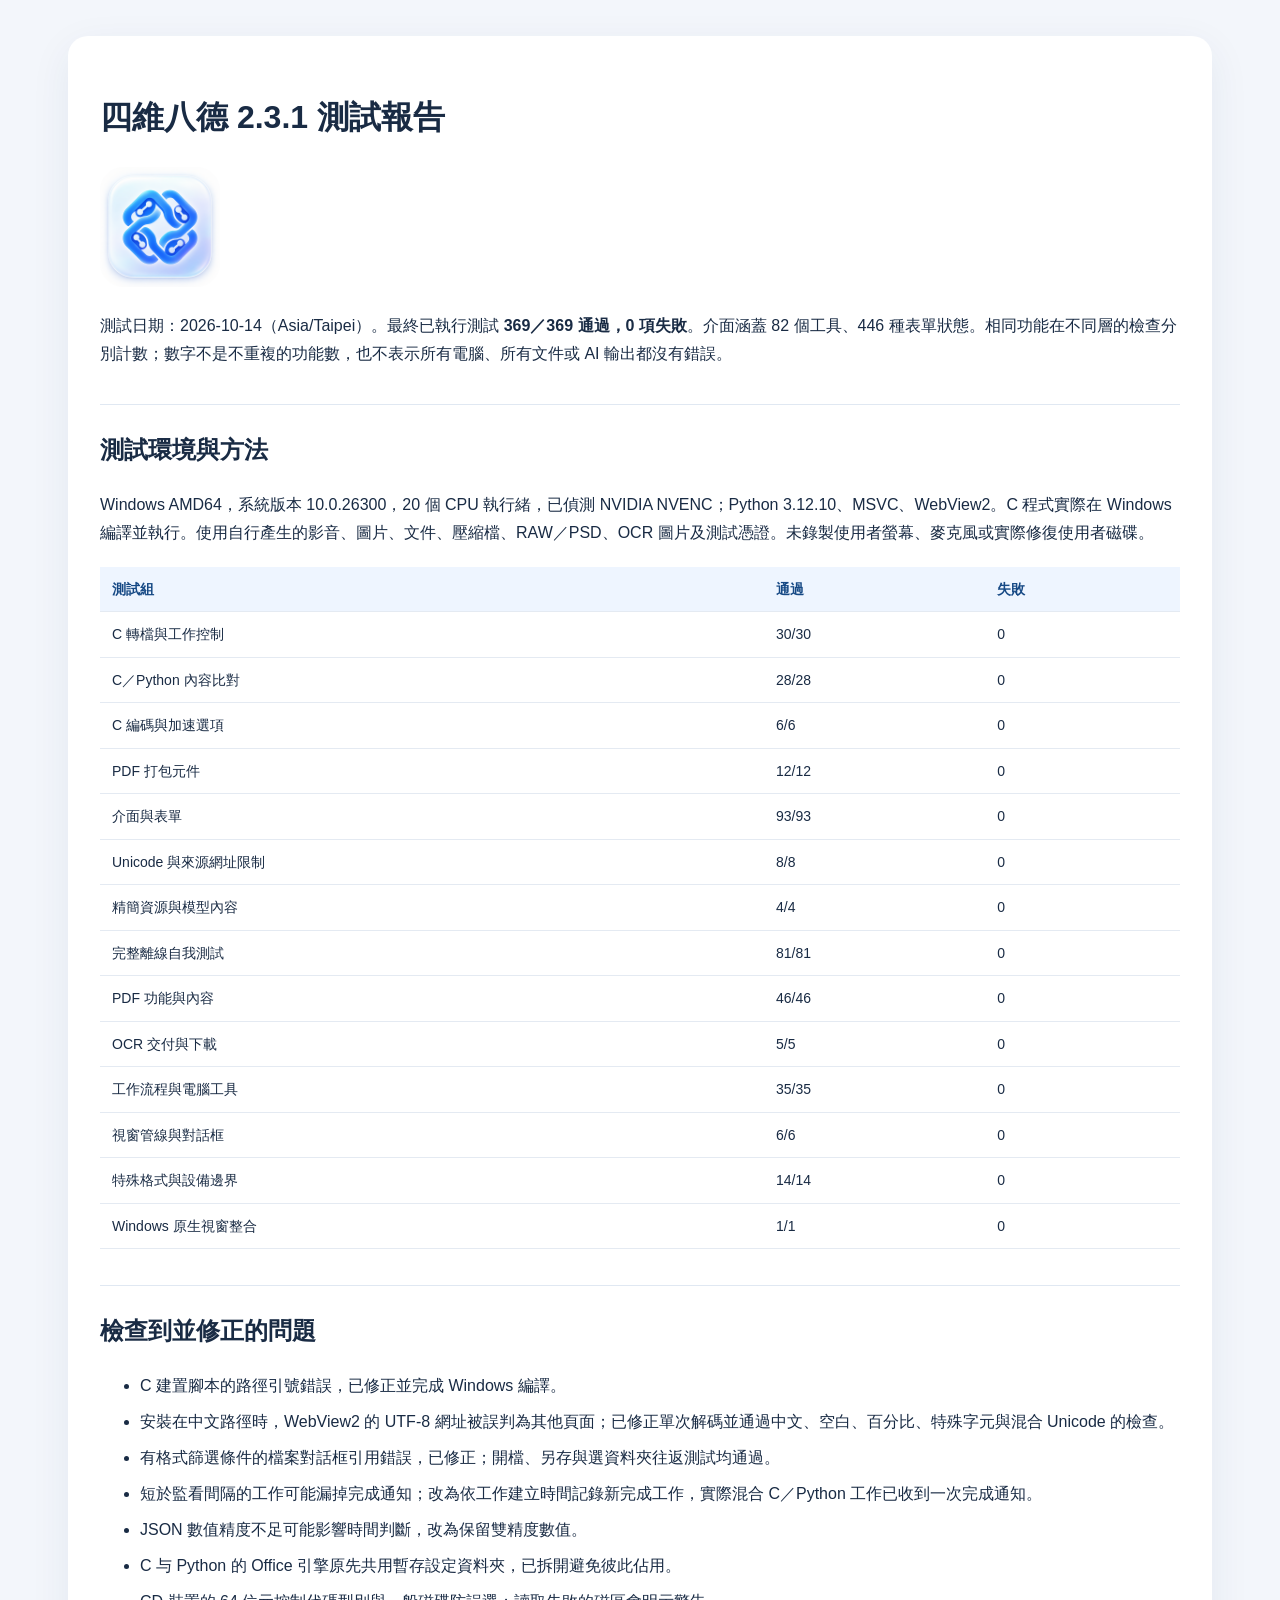
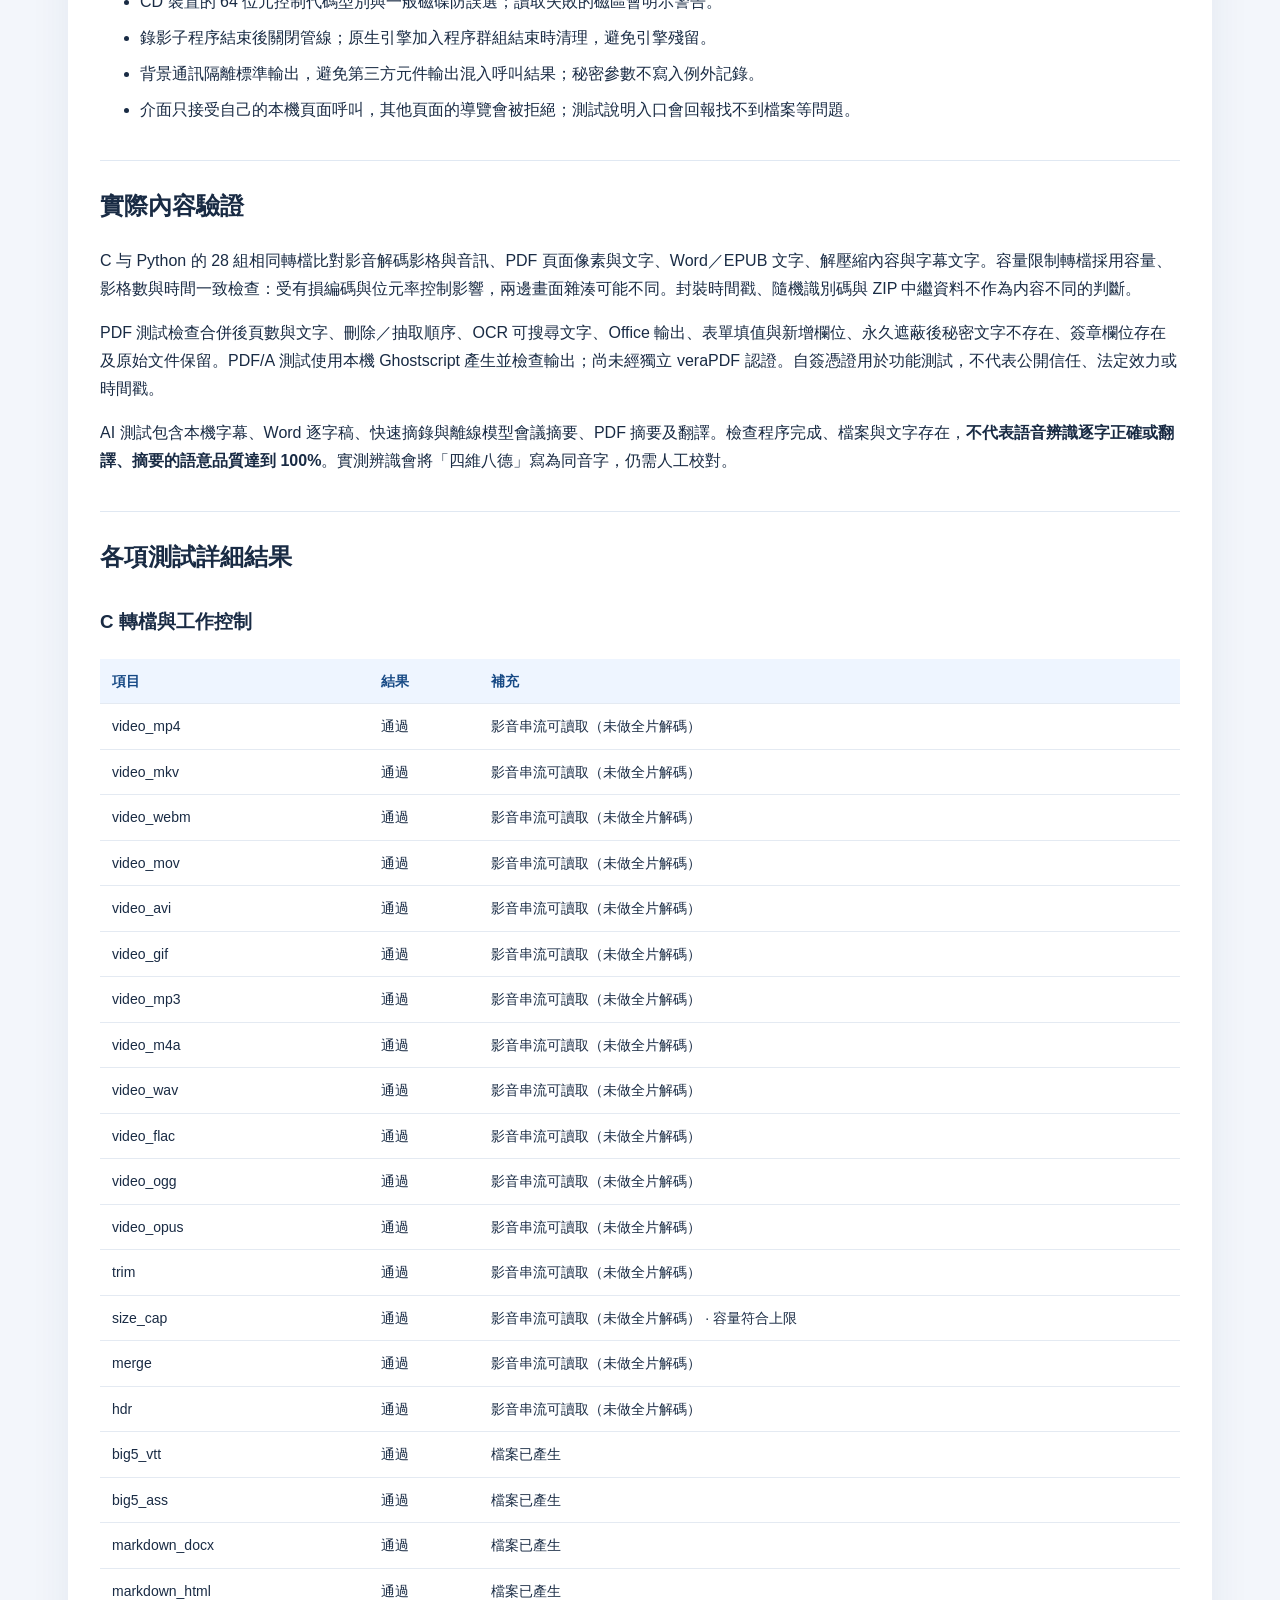
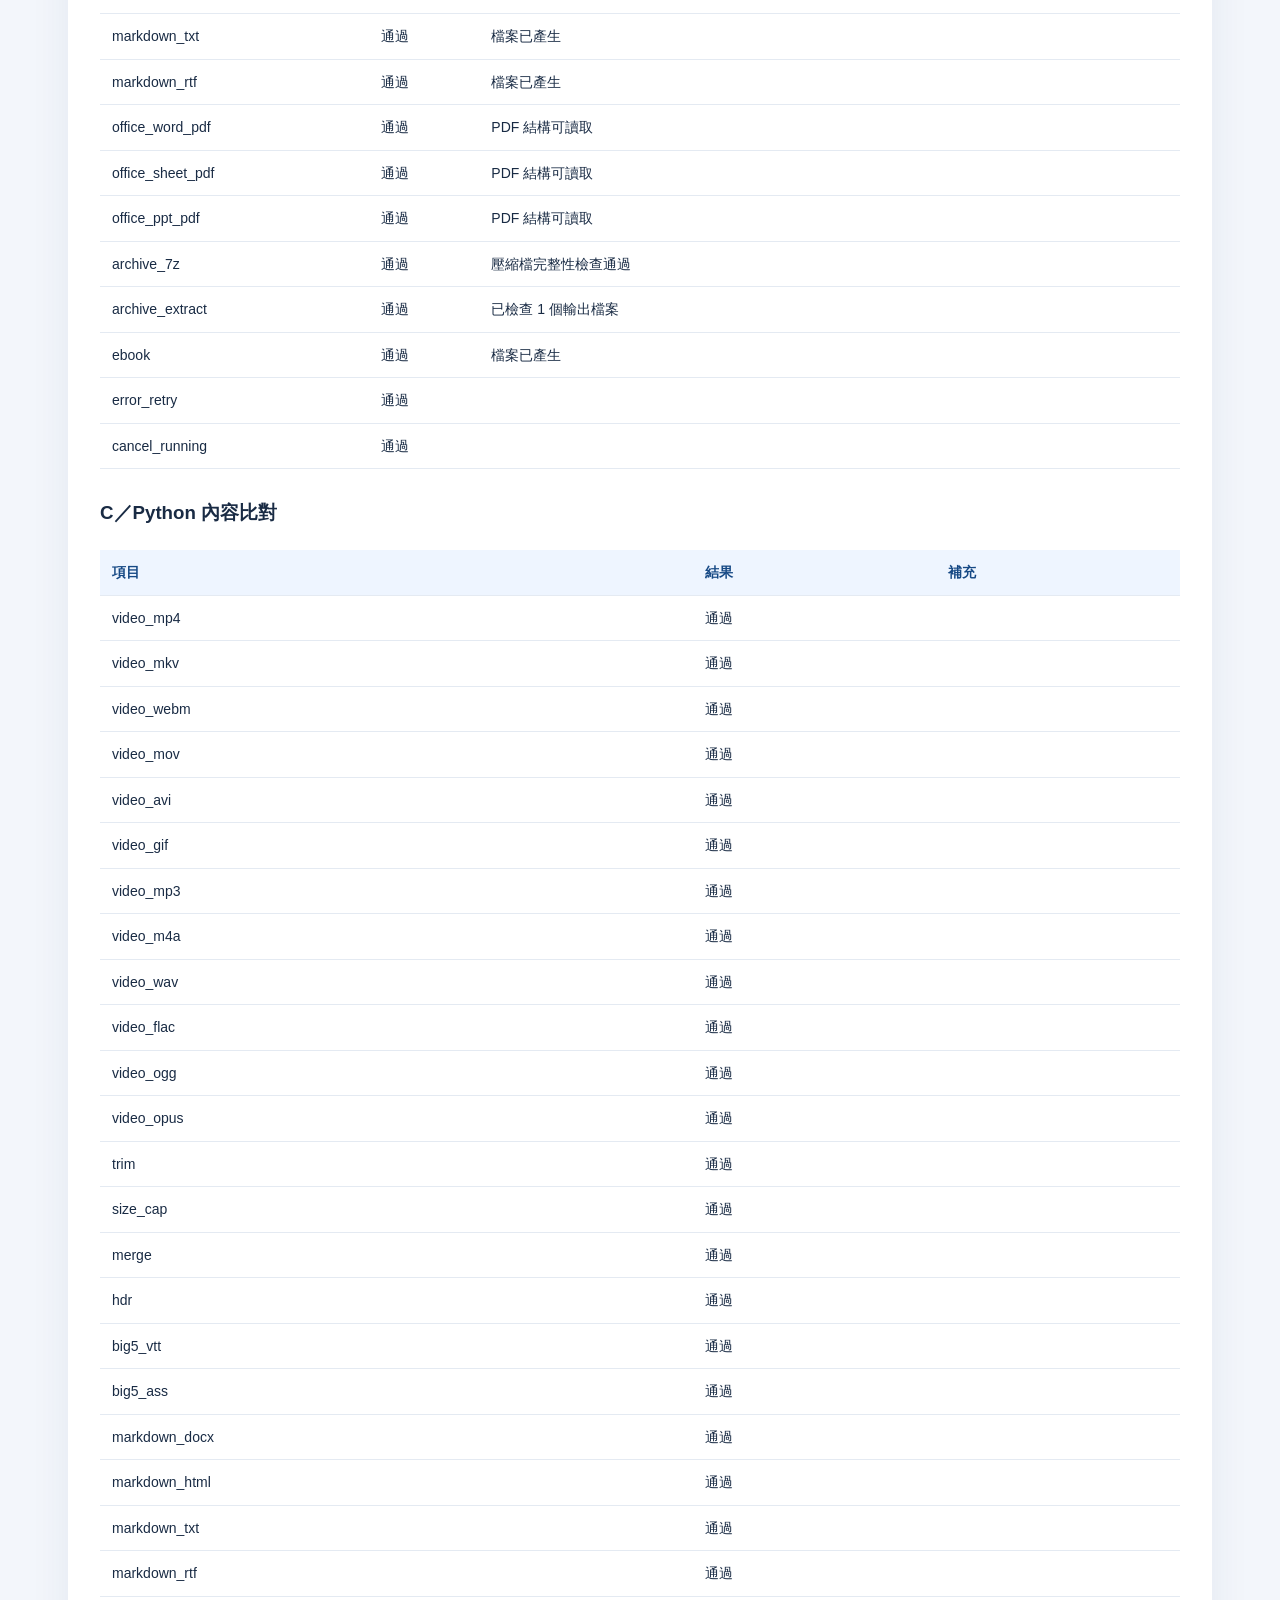
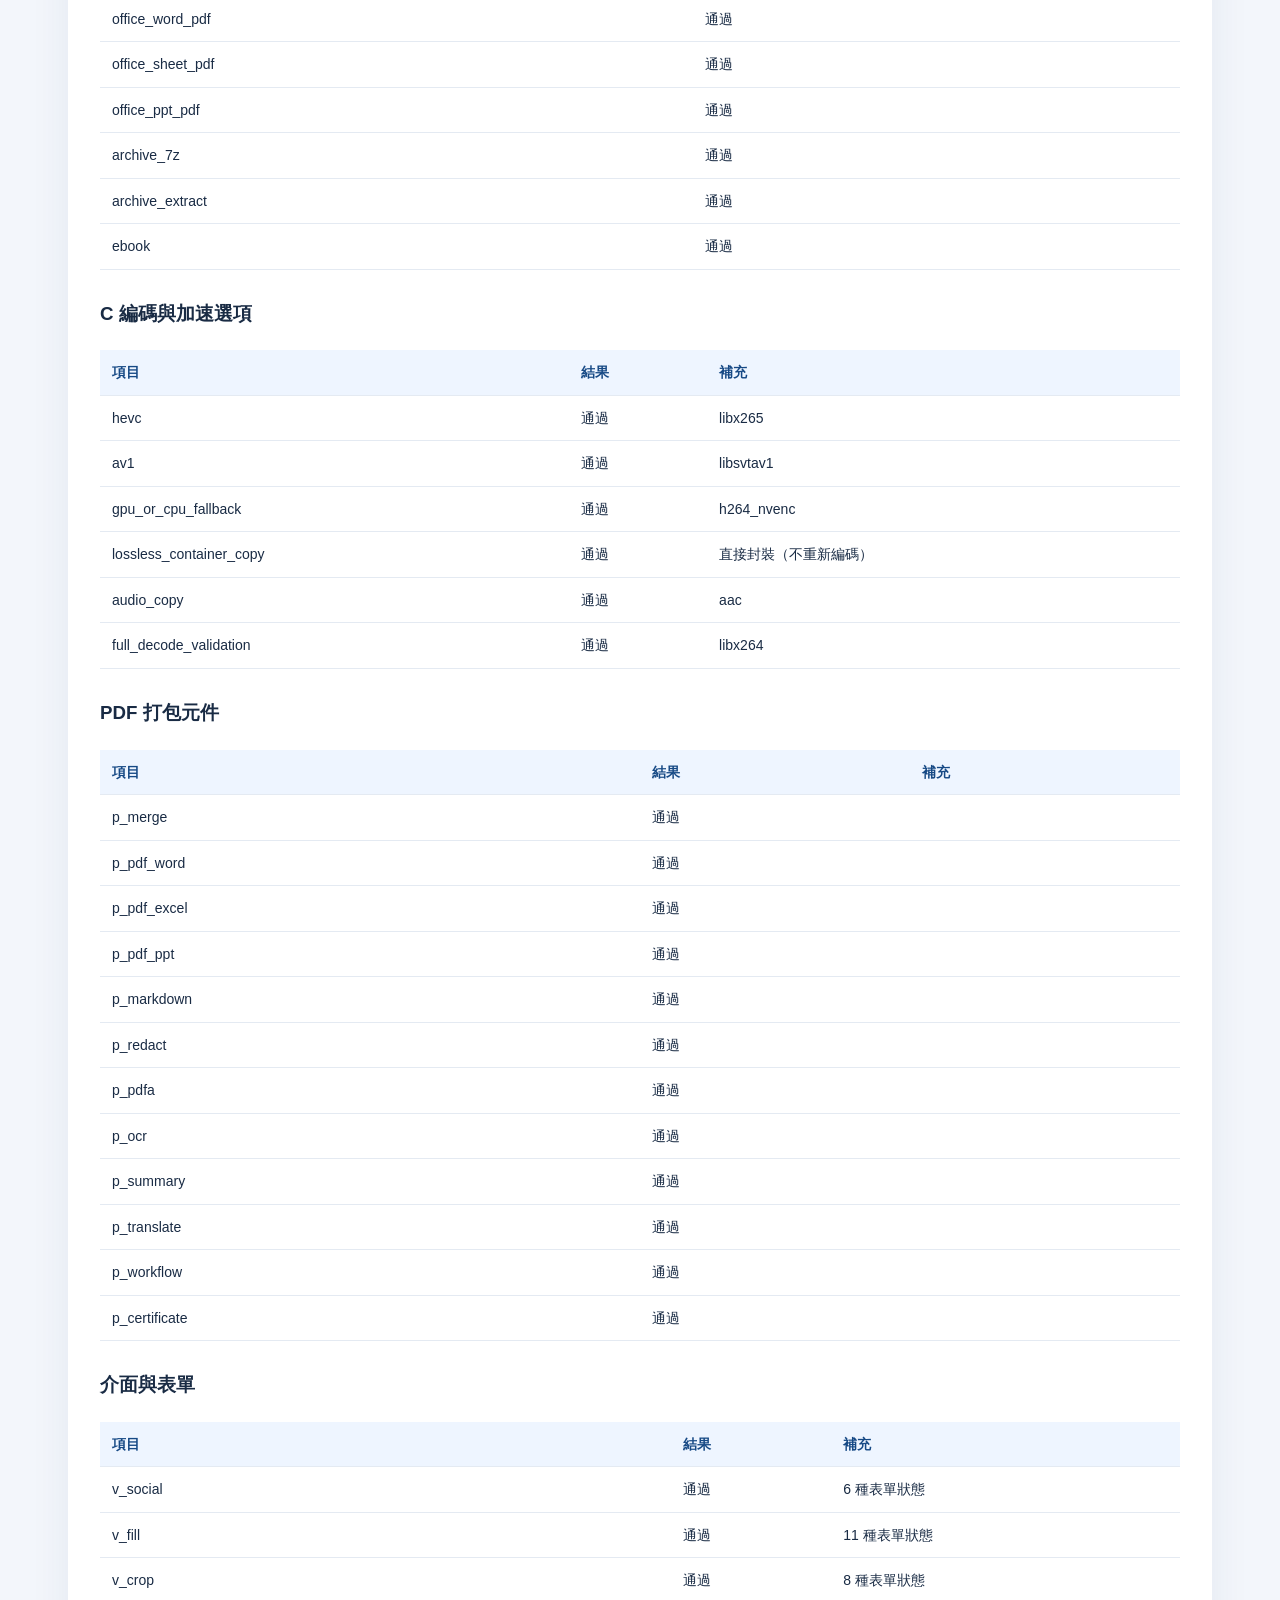
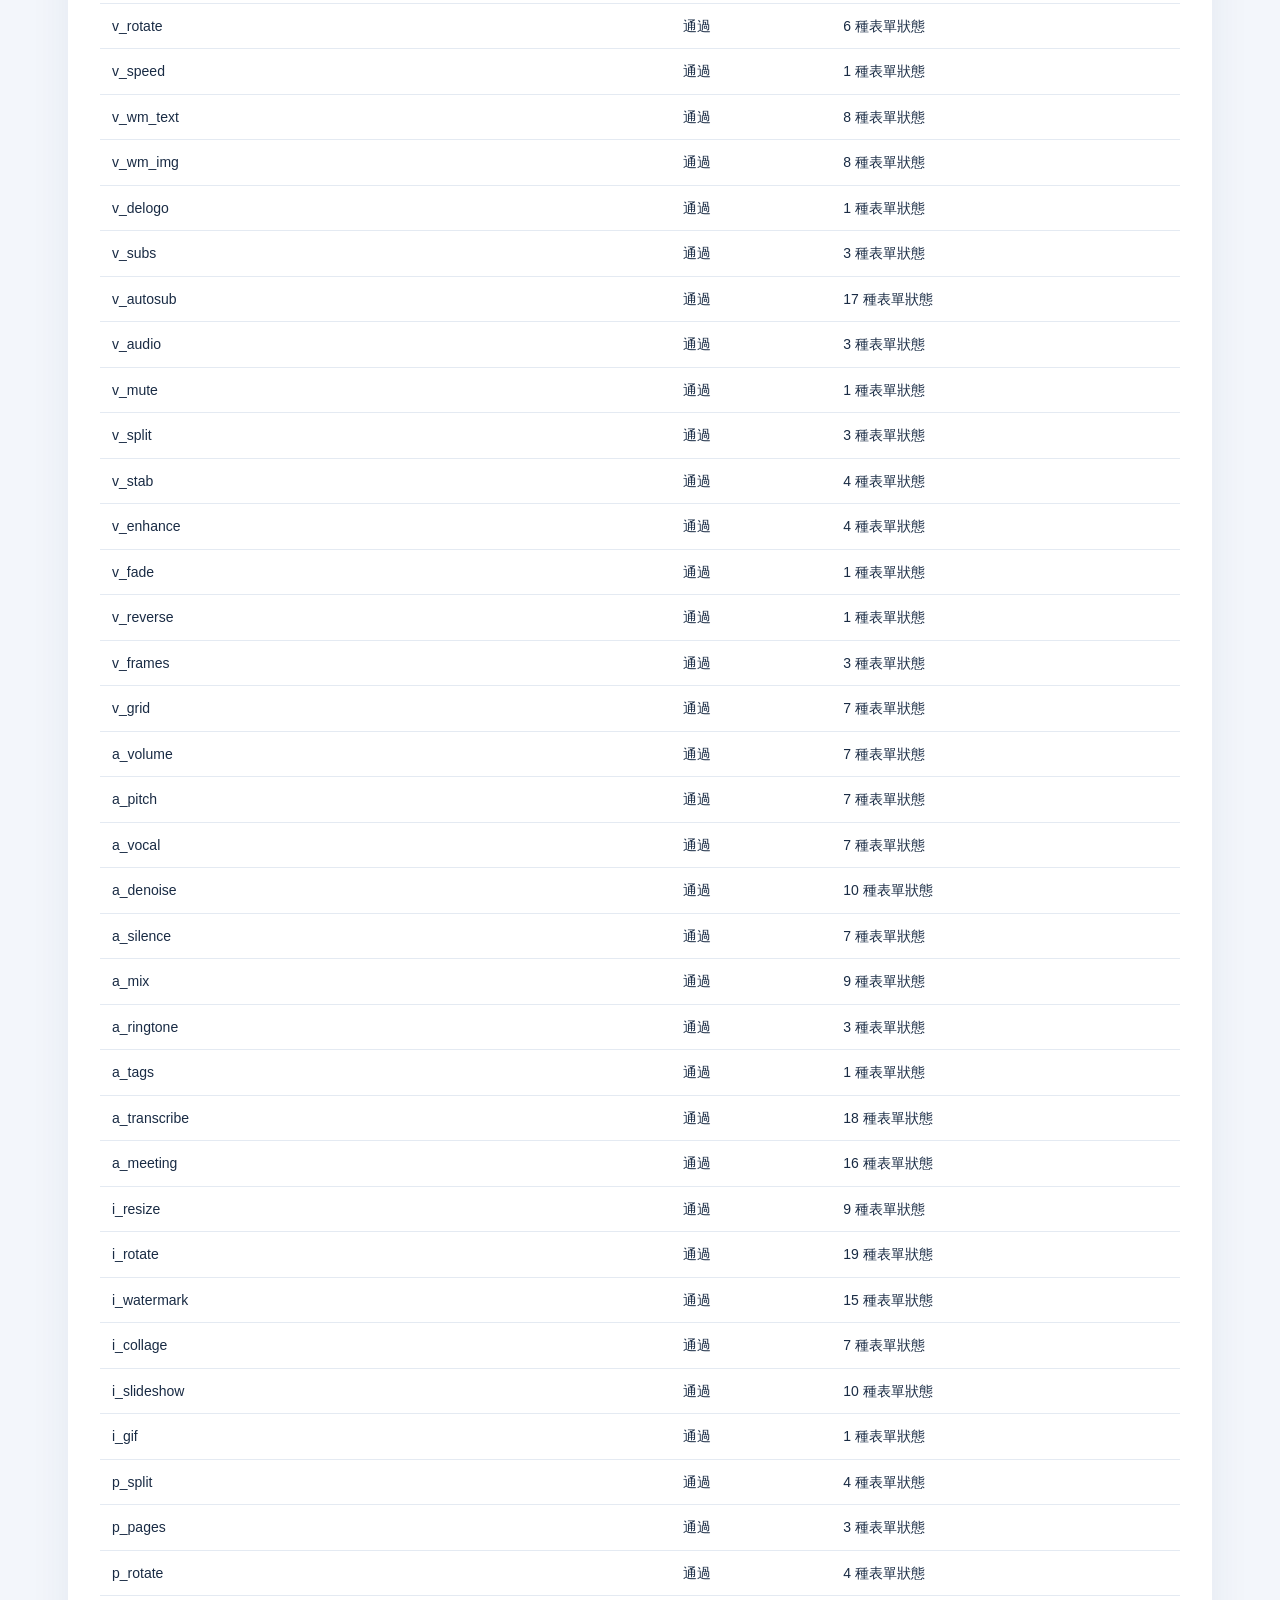
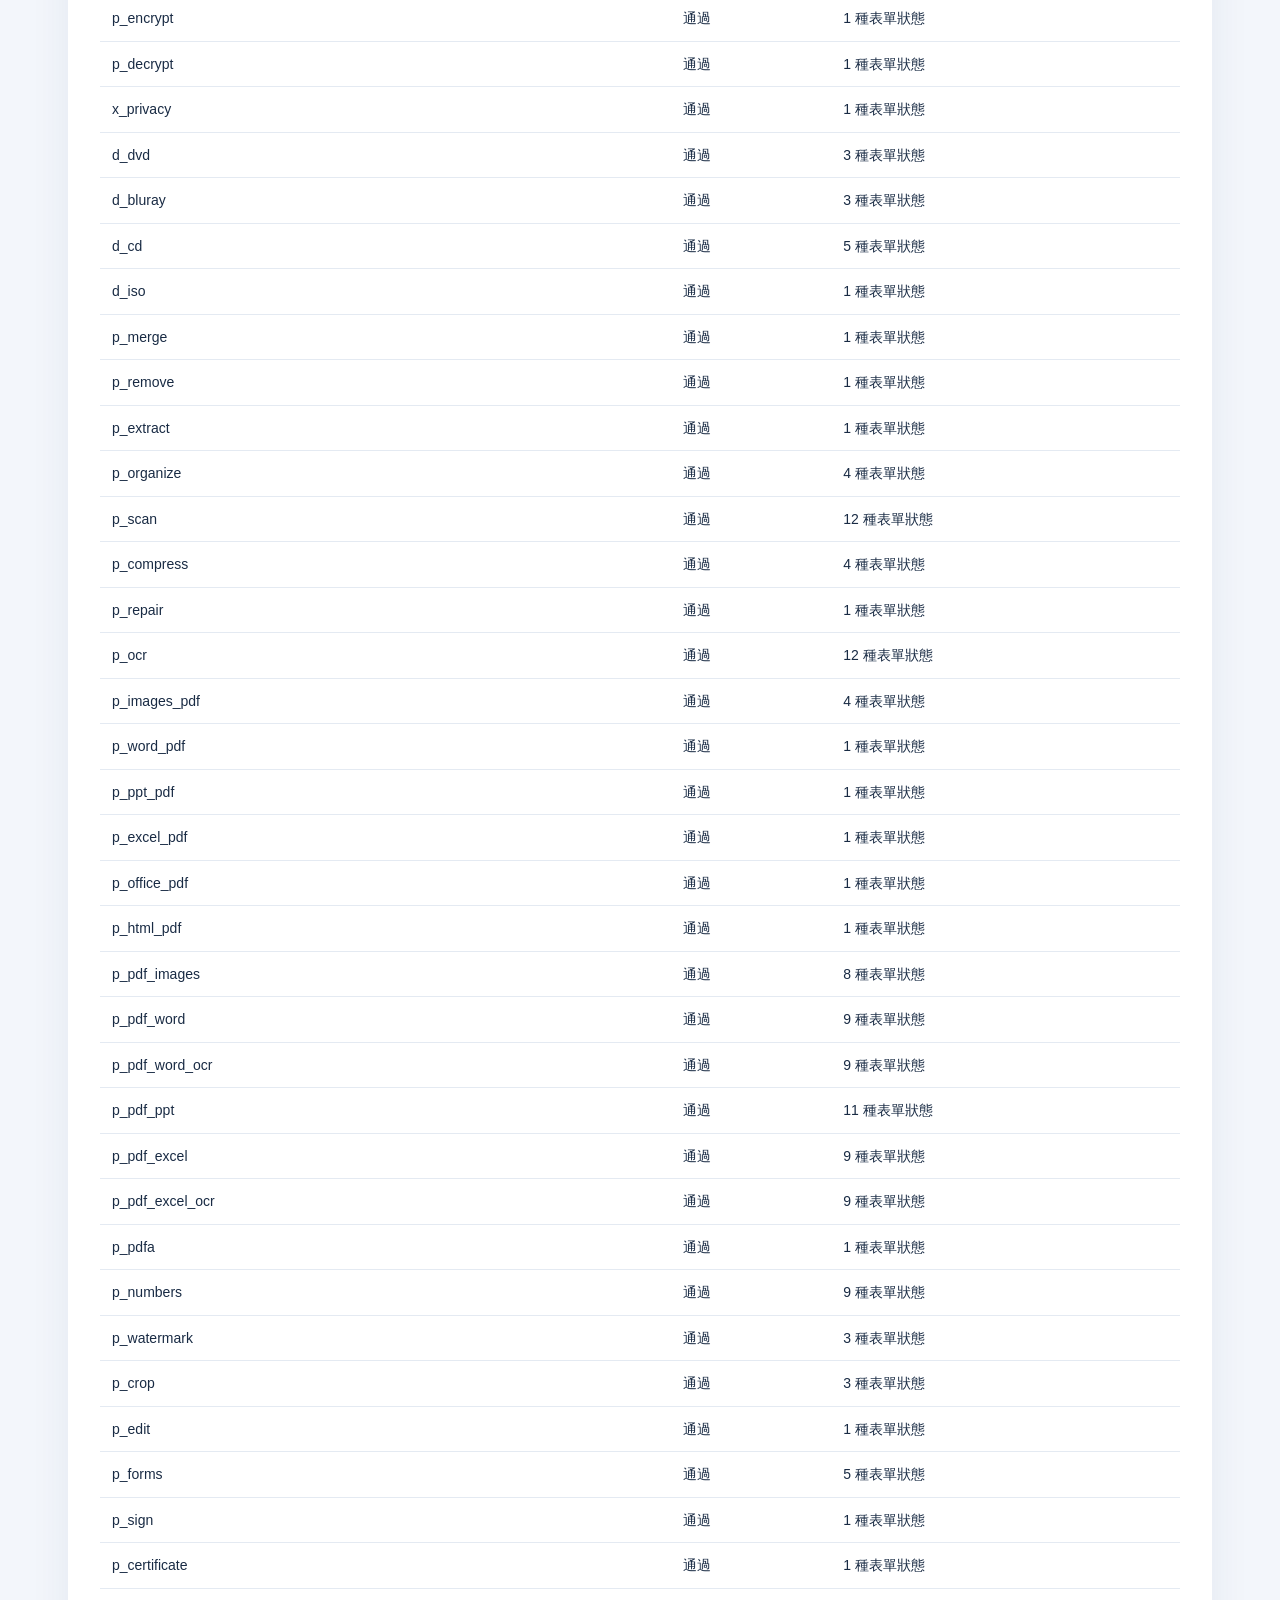
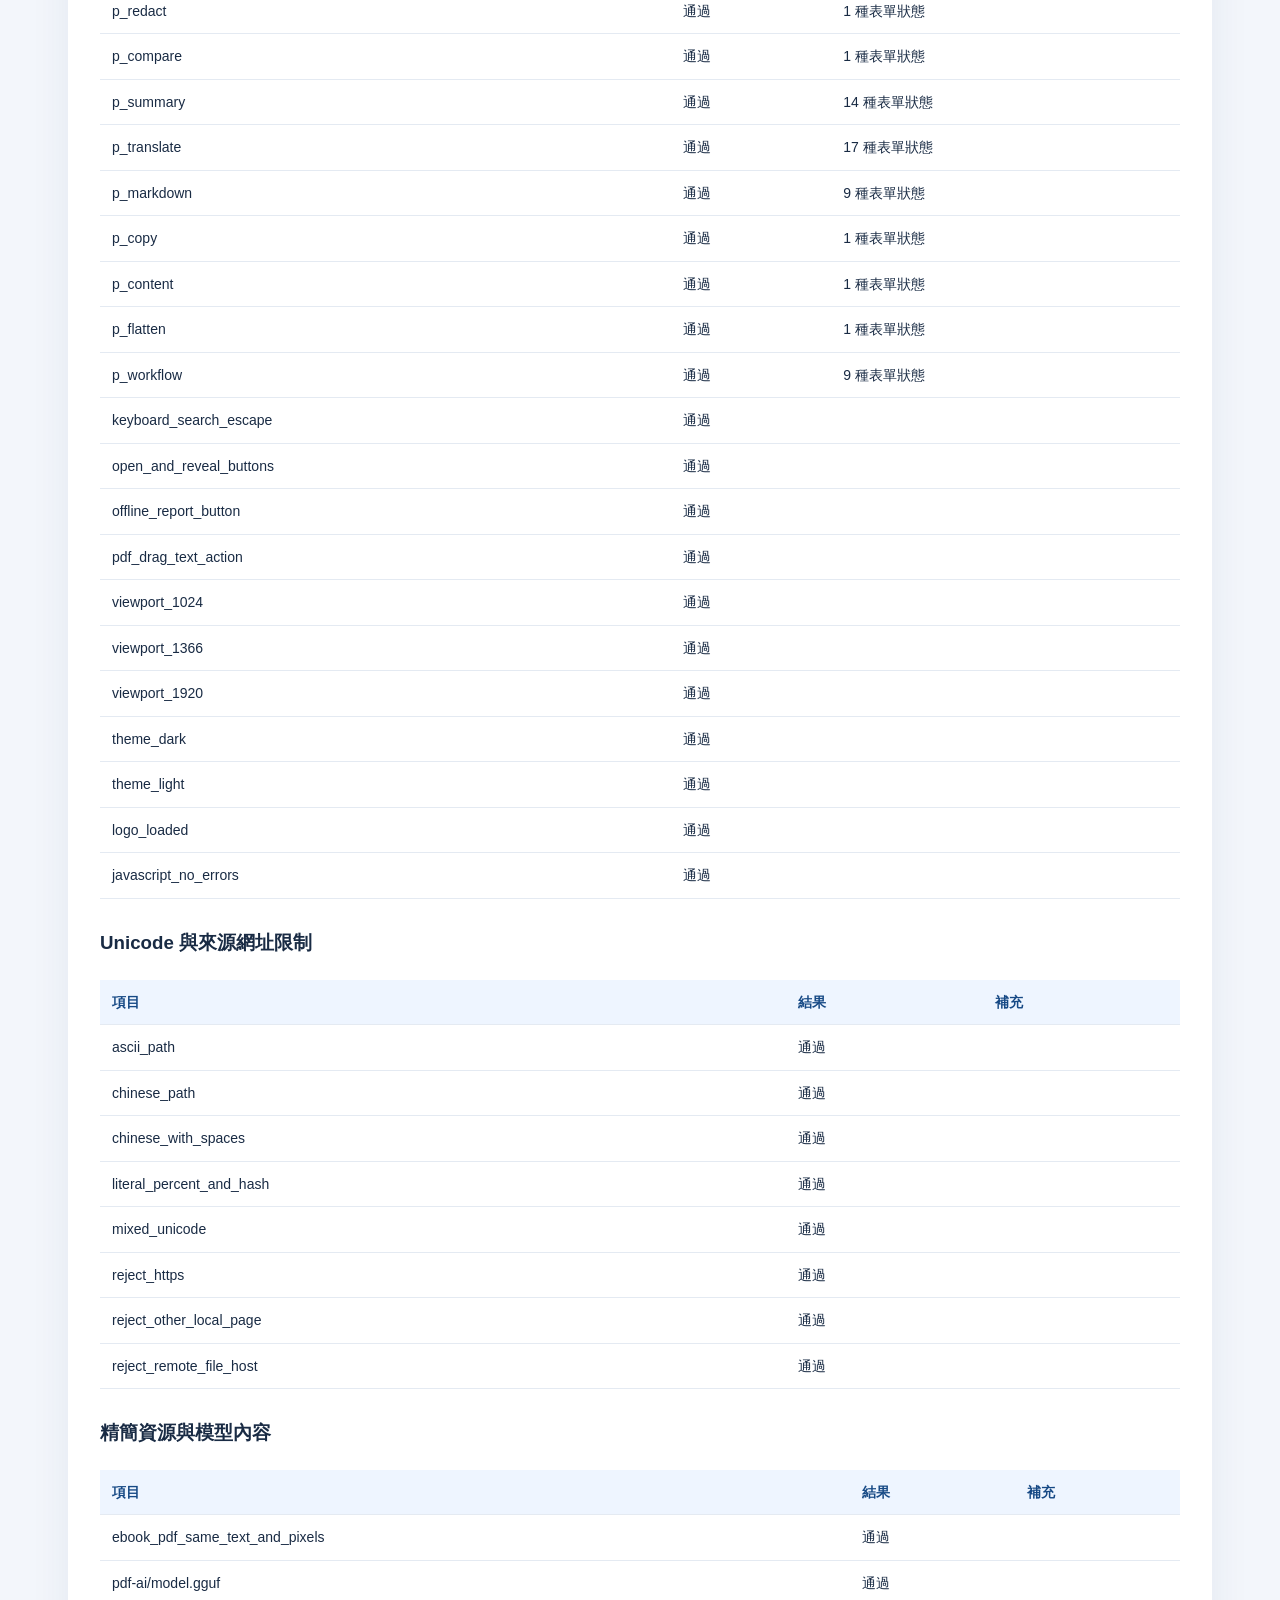
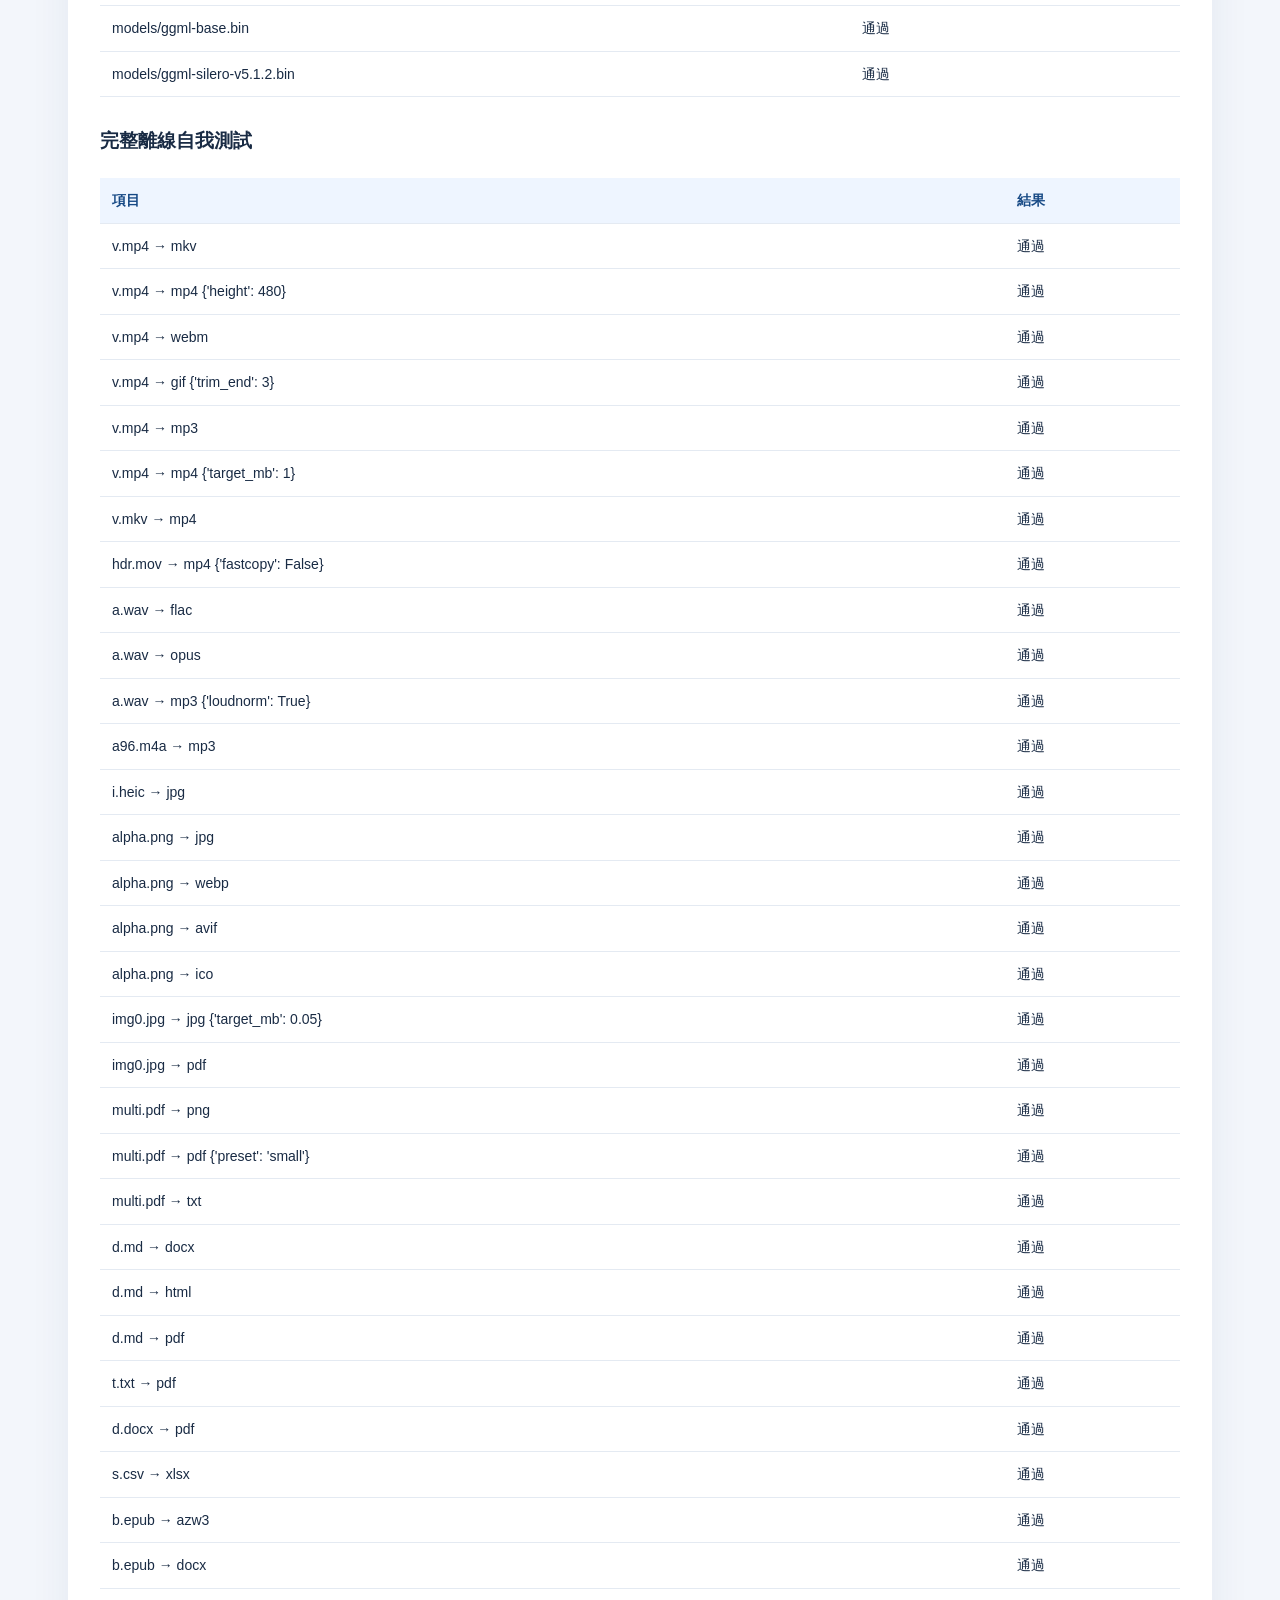
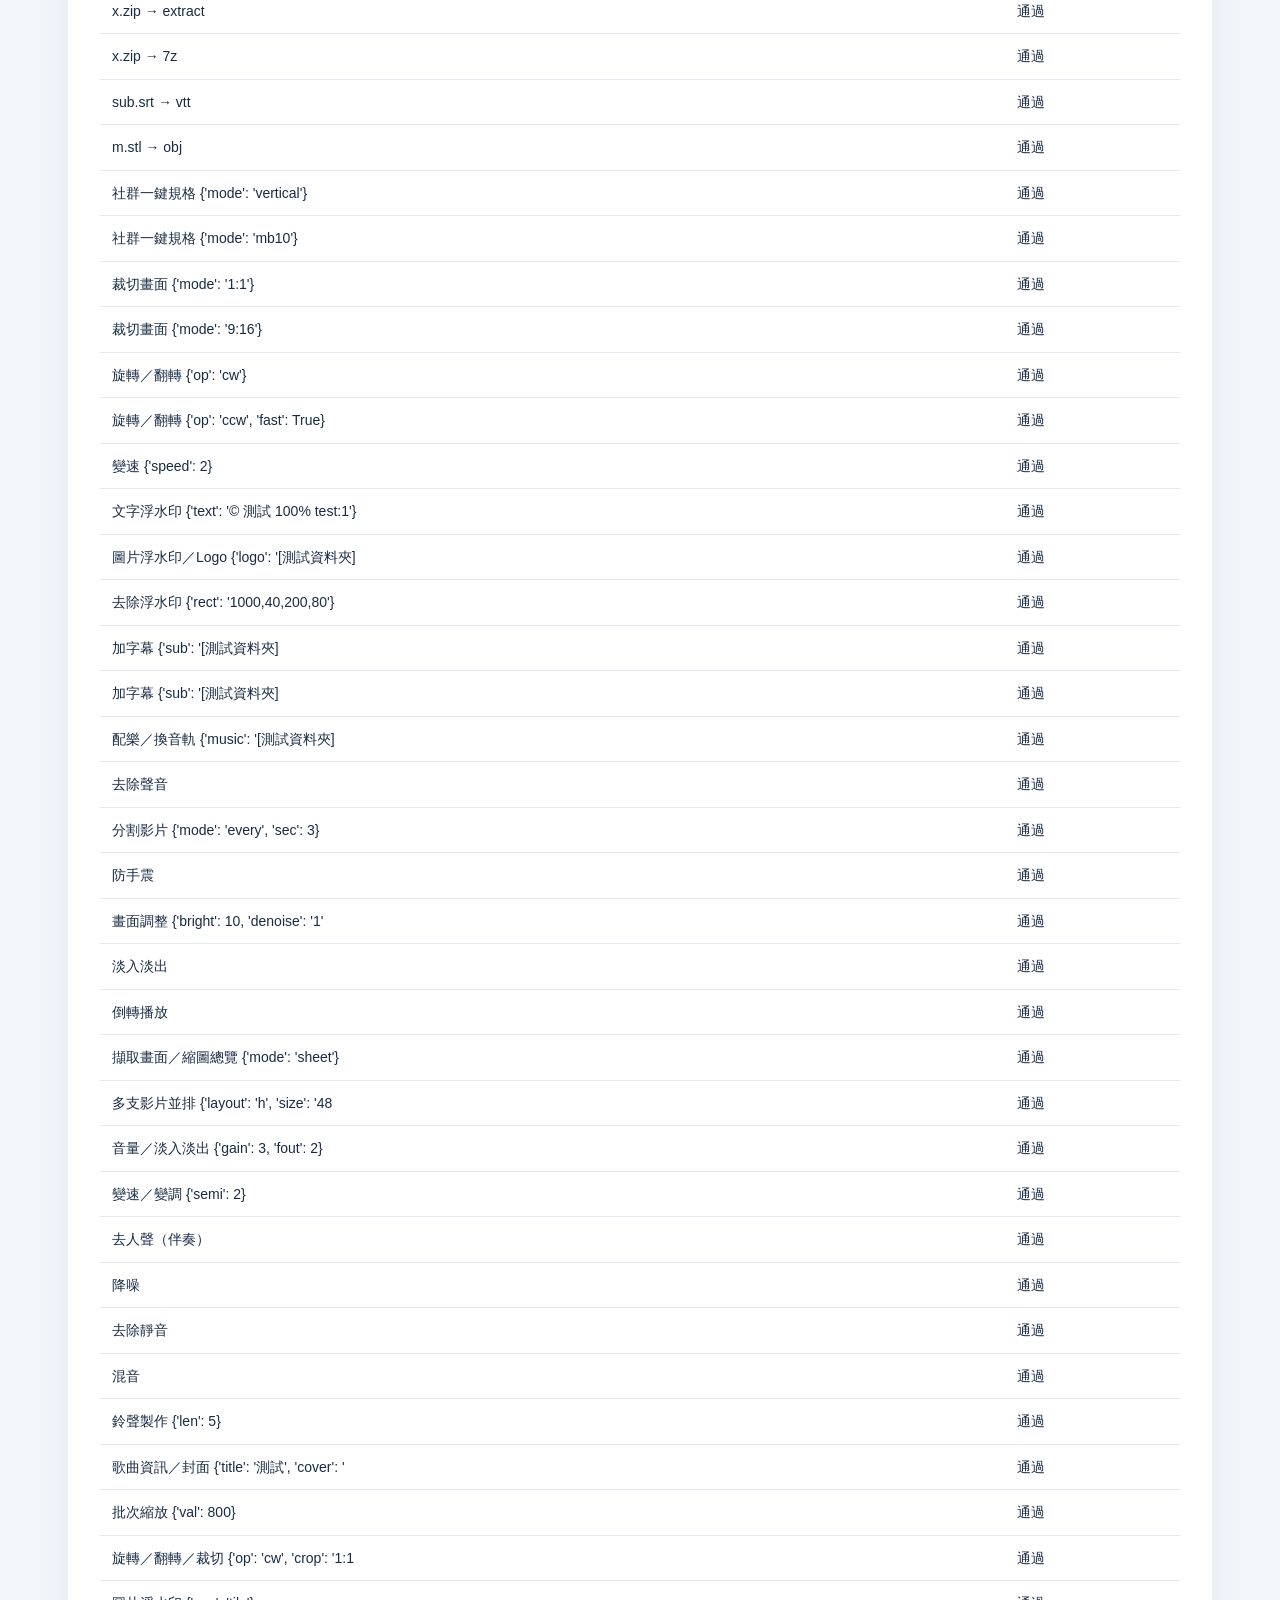
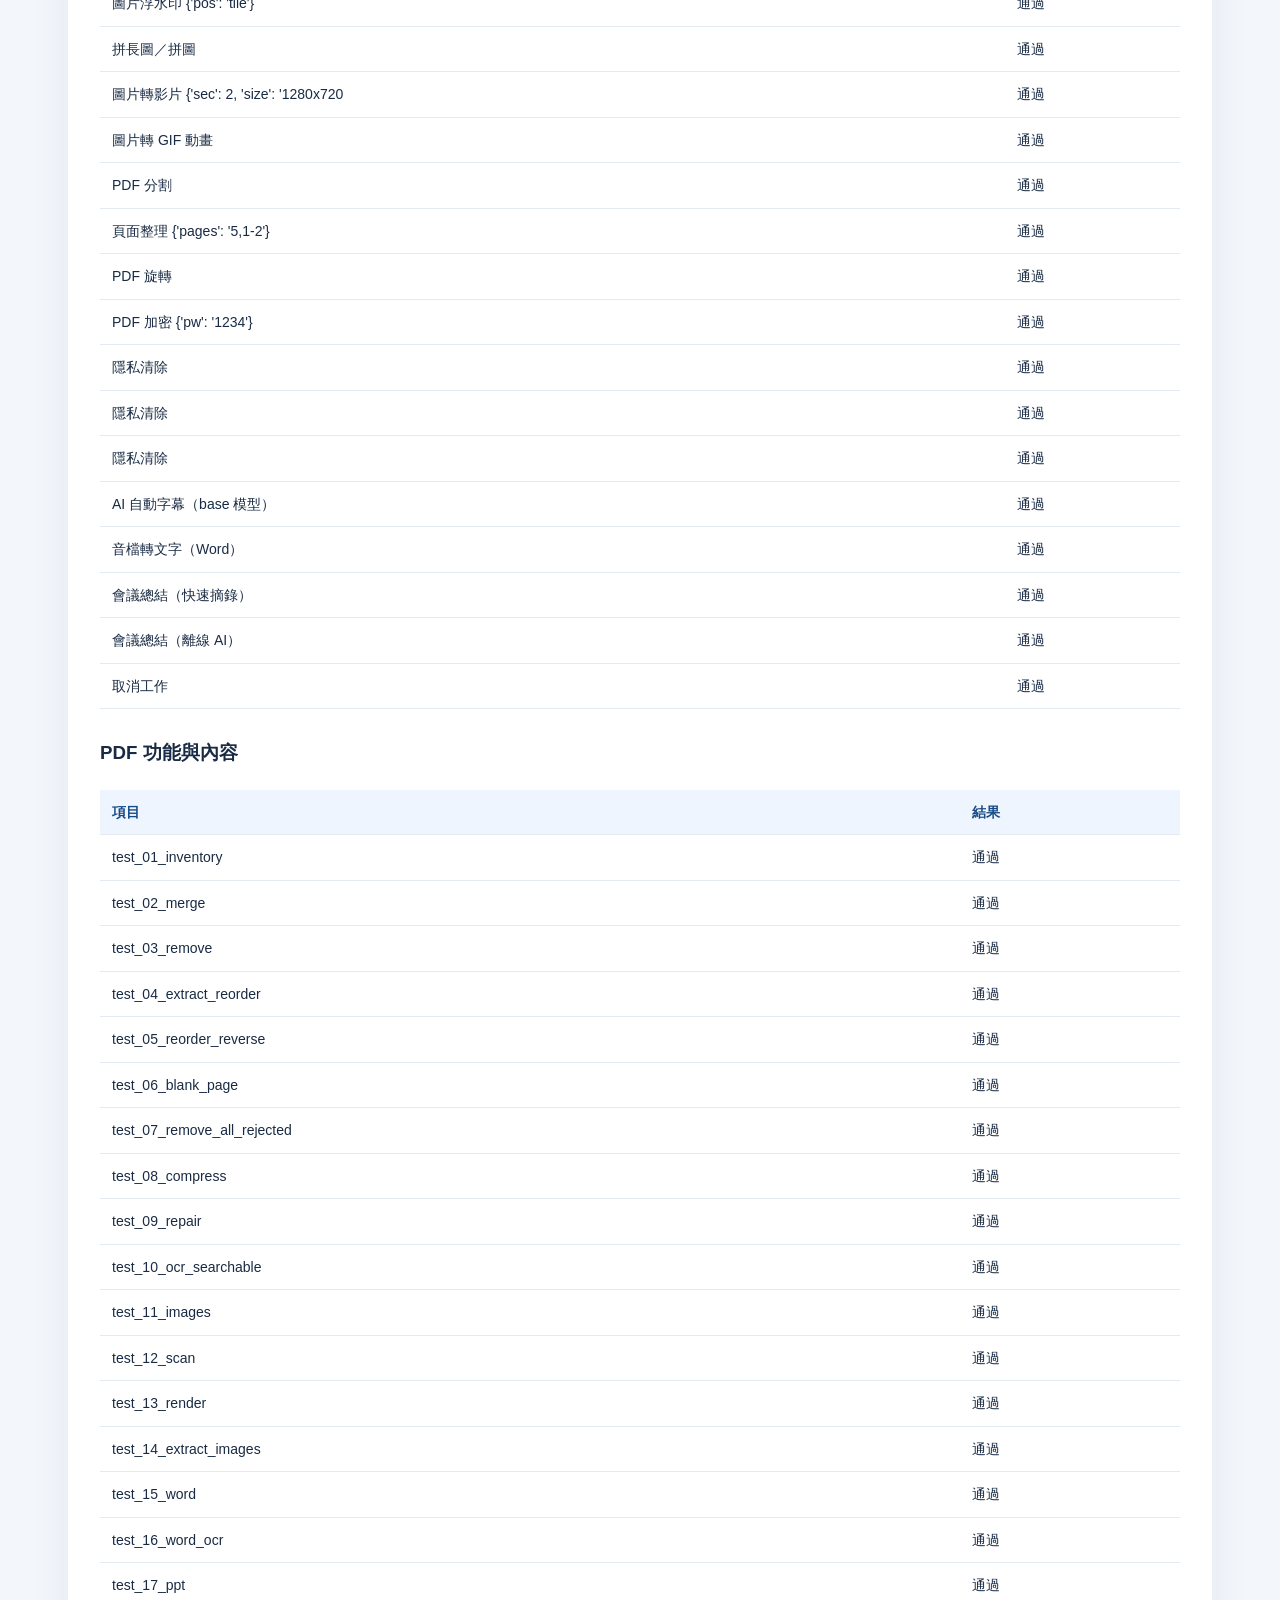
==== commit e36e762f: "2.3.1：精簡离線安裝封裝，保留原模型與全部功能" ====
--- a/測試報告.html
+++ b/測試報告.html
@@ -1 +1 @@
-<!doctype html><html lang="zh-Hant"><meta charset="utf-8"><meta name="viewport" content="width=device-width"><title>四維八德 2.3.0 測試報告</title><style>body{margin:0;background:#f3f6fb;color:#192b44;font:16px/1.75 "Segoe UI","Microsoft JhengHei",sans-serif}main{max-width:1080px;margin:36px auto;padding:32px;background:white;border-radius:20px;box-shadow:0 12px 42px #143d5d12}h1{font-size:32px}h2{margin-top:36px;border-top:1px solid #e0e8f2;padding-top:24px}h3{margin-top:28px}table{width:100%;border-collapse:collapse;font-size:14px;margin:20px 0}td,th{padding:10px 12px;text-align:left;border-bottom:1px solid #e4eaf2}th{background:#eef5ff;color:#164985}a{color:#006ad3}img{width:120px;height:120px;object-fit:contain;border-radius:24px}li{margin:8px 0}.lead{color:#376c91;background:#eaf4ff;padding:20px;border-radius:12px}@media(max-width:750px){main{margin:0;padding:18px;border-radius:0}table{font-size:12px;display:block;overflow:auto}}</style><main><h1>四維八德 2.3.0 測試報告</h1><img src="assets/logo.png" alt="四維八德藍寶石 Logo"><p>測試日期：2026-10-14（Asia/Taipei）。最終已執行測試 <strong>365／365 通過，0 項失敗</strong>。介面涵蓋 82 個工具、446 種表單狀態。相同功能在不同層的檢查分別計數；數字不是不重複的功能數，也不表示所有電腦、所有文件或 AI 輸出都沒有錯誤。</p><h2>測試環境與方法</h2><p>Windows AMD64，系統版本 10.0.26300，20 個 CPU 執行緒，已偵測 NVIDIA NVENC；Python 3.12.10、MSVC、WebView2。C 程式實際在 Windows 編譯並執行。使用自行產生的影音、圖片、文件、壓縮檔、RAW／PSD、OCR 圖片及測試憑證。未錄製使用者螢幕、麥克風或實際修復使用者磁碟。</p><table><tbody><tr><th>測試組</th><th>通過</th><th>失敗</th></tr><tr><td>C 轉檔與工作控制</td><td>30/30</td><td>0</td></tr><tr><td>C／Python 內容比對</td><td>28/28</td><td>0</td></tr><tr><td>C 編碼與加速選項</td><td>6/6</td><td>0</td></tr><tr><td>PDF 打包元件</td><td>12/12</td><td>0</td></tr><tr><td>介面與表單</td><td>93/93</td><td>0</td></tr><tr><td>Unicode 與來源網址限制</td><td>8/8</td><td>0</td></tr><tr><td>完整離線自我測試</td><td>81/81</td><td>0</td></tr><tr><td>PDF 功能與內容</td><td>46/46</td><td>0</td></tr><tr><td>OCR 交付與下載</td><td>5/5</td><td>0</td></tr><tr><td>工作流程與電腦工具</td><td>35/35</td><td>0</td></tr><tr><td>視窗管線與對話框</td><td>6/6</td><td>0</td></tr><tr><td>特殊格式與設備邊界</td><td>14/14</td><td>0</td></tr><tr><td>Windows 原生視窗整合</td><td>1/1</td><td>0</td></tr></tbody></table><h2>檢查到並修正的問題</h2><ul><li>C 建置腳本的路徑引號錯誤，已修正並完成 Windows 編譯。</li><li>安裝在中文路徑時，WebView2 的 UTF-8 網址被誤判為其他頁面；已修正單次解碼並通過中文、空白、百分比、特殊字元與混合 Unicode 的檢查。</li><li>有格式篩選條件的檔案對話框引用錯誤，已修正；開檔、另存與選資料夾往返測試均通過。</li><li>短於監看間隔的工作可能漏掉完成通知；改為依工作建立時間記錄新完成工作，實際混合 C／Python 工作已收到一次完成通知。</li><li>JSON 數值精度不足可能影響時間判斷，改為保留雙精度數值。</li><li>C 与 Python 的 Office 引擎原先共用暫存設定資料夾，已拆開避免彼此佔用。</li><li>CD 裝置的 64 位元控制代碼型別與一般磁碟防誤選；讀取失敗的磁區會明示警告。</li><li>錄影子程序結束後關閉管線；原生引擎加入程序群組結束時清理，避免引擎殘留。</li><li>背景通訊隔離標準輸出，避免第三方元件輸出混入呼叫結果；秘密參數不寫入例外記錄。</li><li>介面只接受自己的本機頁面呼叫，其他頁面的導覽會被拒絕；測試說明入口會回報找不到檔案等問題。</li></ul><h2>實際內容驗證</h2><p>C 与 Python 的 28 組相同轉檔比對影音解碼影格與音訊、PDF 頁面像素與文字、Word／EPUB 文字、解壓縮內容與字幕文字。容量限制轉檔採用容量、影格數與時間一致檢查：受有損編碼與位元率控制影響，兩邊畫面雜湊可能不同。封裝時間戳、隨機識別碼與 ZIP 中繼資料不作為内容不同的判斷。</p><p>PDF 測試檢查合併後頁數與文字、刪除／抽取順序、OCR 可搜尋文字、Office 輸出、表單填值與新增欄位、永久遮蔽後秘密文字不存在、簽章欄位存在及原始文件保留。PDF/A 測試使用本機 Ghostscript 產生並檢查輸出；尚未經獨立 veraPDF 認證。自簽憑證用於功能測試，不代表公開信任、法定效力或時間戳。</p><p>AI 測試包含本機字幕、Word 逐字稿、快速摘錄與離線模型會議摘要、PDF 摘要及翻譯。檢查程序完成、檔案與文字存在，<strong>不代表語音辨識逐字正確或翻譯、摘要的語意品質達到 100%</strong>。實測辨識會將「四維八德」寫為同音字，仍需人工校對。</p><h2>各項測試詳細結果</h2><h3>C 轉檔與工作控制</h3><table><tbody><tr><th>項目</th><th>結果</th><th>補充</th></tr><tr><td>video_mp4</td><td>通過</td><td>影音串流可讀取（未做全片解碼）</td></tr><tr><td>video_mkv</td><td>通過</td><td>影音串流可讀取（未做全片解碼）</td></tr><tr><td>video_webm</td><td>通過</td><td>影音串流可讀取（未做全片解碼）</td></tr><tr><td>video_mov</td><td>通過</td><td>影音串流可讀取（未做全片解碼）</td></tr><tr><td>video_avi</td><td>通過</td><td>影音串流可讀取（未做全片解碼）</td></tr><tr><td>video_gif</td><td>通過</td><td>影音串流可讀取（未做全片解碼）</td></tr><tr><td>video_mp3</td><td>通過</td><td>影音串流可讀取（未做全片解碼）</td></tr><tr><td>video_m4a</td><td>通過</td><td>影音串流可讀取（未做全片解碼）</td></tr><tr><td>video_wav</td><td>通過</td><td>影音串流可讀取（未做全片解碼）</td></tr><tr><td>video_flac</td><td>通過</td><td>影音串流可讀取（未做全片解碼）</td></tr><tr><td>video_ogg</td><td>通過</td><td>影音串流可讀取（未做全片解碼）</td></tr><tr><td>video_opus</td><td>通過</td><td>影音串流可讀取（未做全片解碼）</td></tr><tr><td>trim</td><td>通過</td><td>影音串流可讀取（未做全片解碼）</td></tr><tr><td>size_cap</td><td>通過</td><td>影音串流可讀取（未做全片解碼） · 容量符合上限</td></tr><tr><td>merge</td><td>通過</td><td>影音串流可讀取（未做全片解碼）</td></tr><tr><td>hdr</td><td>通過</td><td>影音串流可讀取（未做全片解碼）</td></tr><tr><td>big5_vtt</td><td>通過</td><td>檔案已產生</td></tr><tr><td>big5_ass</td><td>通過</td><td>檔案已產生</td></tr><tr><td>markdown_docx</td><td>通過</td><td>檔案已產生</td></tr><tr><td>markdown_html</td><td>通過</td><td>檔案已產生</td></tr><tr><td>markdown_txt</td><td>通過</td><td>檔案已產生</td></tr><tr><td>markdown_rtf</td><td>通過</td><td>檔案已產生</td></tr><tr><td>office_word_pdf</td><td>通過</td><td>PDF 結構可讀取</td></tr><tr><td>office_sheet_pdf</td><td>通過</td><td>PDF 結構可讀取</td></tr><tr><td>office_ppt_pdf</td><td>通過</td><td>PDF 結構可讀取</td></tr><tr><td>archive_7z</td><td>通過</td><td>壓縮檔完整性檢查通過</td></tr><tr><td>archive_extract</td><td>通過</td><td>已檢查 1 個輸出檔案</td></tr><tr><td>ebook</td><td>通過</td><td>檔案已產生</td></tr><tr><td>error_retry</td><td>通過</td><td></td></tr><tr><td>cancel_running</td><td>通過</td><td></td></tr></tbody></table><h3>C／Python 內容比對</h3><table><tbody><tr><th>項目</th><th>結果</th><th>補充</th></tr><tr><td>video_mp4</td><td>通過</td><td></td></tr><tr><td>video_mkv</td><td>通過</td><td></td></tr><tr><td>video_webm</td><td>通過</td><td></td></tr><tr><td>video_mov</td><td>通過</td><td></td></tr><tr><td>video_avi</td><td>通過</td><td></td></tr><tr><td>video_gif</td><td>通過</td><td></td></tr><tr><td>video_mp3</td><td>通過</td><td></td></tr><tr><td>video_m4a</td><td>通過</td><td></td></tr><tr><td>video_wav</td><td>通過</td><td></td></tr><tr><td>video_flac</td><td>通過</td><td></td></tr><tr><td>video_ogg</td><td>通過</td><td></td></tr><tr><td>video_opus</td><td>通過</td><td></td></tr><tr><td>trim</td><td>通過</td><td></td></tr><tr><td>size_cap</td><td>通過</td><td></td></tr><tr><td>merge</td><td>通過</td><td></td></tr><tr><td>hdr</td><td>通過</td><td></td></tr><tr><td>big5_vtt</td><td>通過</td><td></td></tr><tr><td>big5_ass</td><td>通過</td><td></td></tr><tr><td>markdown_docx</td><td>通過</td><td></td></tr><tr><td>markdown_html</td><td>通過</td><td></td></tr><tr><td>markdown_txt</td><td>通過</td><td></td></tr><tr><td>markdown_rtf</td><td>通過</td><td></td></tr><tr><td>office_word_pdf</td><td>通過</td><td></td></tr><tr><td>office_sheet_pdf</td><td>通過</td><td></td></tr><tr><td>office_ppt_pdf</td><td>通過</td><td></td></tr><tr><td>archive_7z</td><td>通過</td><td></td></tr><tr><td>archive_extract</td><td>通過</td><td></td></tr><tr><td>ebook</td><td>通過</td><td></td></tr></tbody></table><h3>C 編碼與加速選項</h3><table><tbody><tr><th>項目</th><th>結果</th><th>補充</th></tr><tr><td>hevc</td><td>通過</td><td>libx265</td></tr><tr><td>av1</td><td>通過</td><td>libsvtav1</td></tr><tr><td>gpu_or_cpu_fallback</td><td>通過</td><td>h264_nvenc</td></tr><tr><td>lossless_container_copy</td><td>通過</td><td>直接封裝（不重新編碼）</td></tr><tr><td>audio_copy</td><td>通過</td><td>aac</td></tr><tr><td>full_decode_validation</td><td>通過</td><td>libx264</td></tr></tbody></table><h3>PDF 打包元件</h3><table><tbody><tr><th>項目</th><th>結果</th><th>補充</th></tr><tr><td>p_merge</td><td>通過</td><td></td></tr><tr><td>p_pdf_word</td><td>通過</td><td></td></tr><tr><td>p_pdf_excel</td><td>通過</td><td></td></tr><tr><td>p_pdf_ppt</td><td>通過</td><td></td></tr><tr><td>p_markdown</td><td>通過</td><td></td></tr><tr><td>p_redact</td><td>通過</td><td></td></tr><tr><td>p_pdfa</td><td>通過</td><td></td></tr><tr><td>p_ocr</td><td>通過</td><td></td></tr><tr><td>p_summary</td><td>通過</td><td></td></tr><tr><td>p_translate</td><td>通過</td><td></td></tr><tr><td>p_workflow</td><td>通過</td><td></td></tr><tr><td>p_certificate</td><td>通過</td><td></td></tr></tbody></table><h3>介面與表單</h3><table><tbody><tr><th>項目</th><th>結果</th><th>補充</th></tr><tr><td>v_social</td><td>通過</td><td>6 種表單狀態</td></tr><tr><td>v_fill</td><td>通過</td><td>11 種表單狀態</td></tr><tr><td>v_crop</td><td>通過</td><td>8 種表單狀態</td></tr><tr><td>v_rotate</td><td>通過</td><td>6 種表單狀態</td></tr><tr><td>v_speed</td><td>通過</td><td>1 種表單狀態</td></tr><tr><td>v_wm_text</td><td>通過</td><td>8 種表單狀態</td></tr><tr><td>v_wm_img</td><td>通過</td><td>8 種表單狀態</td></tr><tr><td>v_delogo</td><td>通過</td><td>1 種表單狀態</td></tr><tr><td>v_subs</td><td>通過</td><td>3 種表單狀態</td></tr><tr><td>v_autosub</td><td>通過</td><td>17 種表單狀態</td></tr><tr><td>v_audio</td><td>通過</td><td>3 種表單狀態</td></tr><tr><td>v_mute</td><td>通過</td><td>1 種表單狀態</td></tr><tr><td>v_split</td><td>通過</td><td>3 種表單狀態</td></tr><tr><td>v_stab</td><td>通過</td><td>4 種表單狀態</td></tr><tr><td>v_enhance</td><td>通過</td><td>4 種表單狀態</td></tr><tr><td>v_fade</td><td>通過</td><td>1 種表單狀態</td></tr><tr><td>v_reverse</td><td>通過</td><td>1 種表單狀態</td></tr><tr><td>v_frames</td><td>通過</td><td>3 種表單狀態</td></tr><tr><td>v_grid</td><td>通過</td><td>7 種表單狀態</td></tr><tr><td>a_volume</td><td>通過</td><td>7 種表單狀態</td></tr><tr><td>a_pitch</td><td>通過</td><td>7 種表單狀態</td></tr><tr><td>a_vocal</td><td>通過</td><td>7 種表單狀態</td></tr><tr><td>a_denoise</td><td>通過</td><td>10 種表單狀態</td></tr><tr><td>a_silence</td><td>通過</td><td>7 種表單狀態</td></tr><tr><td>a_mix</td><td>通過</td><td>9 種表單狀態</td></tr><tr><td>a_ringtone</td><td>通過</td><td>3 種表單狀態</td></tr><tr><td>a_tags</td><td>通過</td><td>1 種表單狀態</td></tr><tr><td>a_transcribe</td><td>通過</td><td>18 種表單狀態</td></tr><tr><td>a_meeting</td><td>通過</td><td>16 種表單狀態</td></tr><tr><td>i_resize</td><td>通過</td><td>9 種表單狀態</td></tr><tr><td>i_rotate</td><td>通過</td><td>19 種表單狀態</td></tr><tr><td>i_watermark</td><td>通過</td><td>15 種表單狀態</td></tr><tr><td>i_collage</td><td>通過</td><td>7 種表單狀態</td></tr><tr><td>i_slideshow</td><td>通過</td><td>10 種表單狀態</td></tr><tr><td>i_gif</td><td>通過</td><td>1 種表單狀態</td></tr><tr><td>p_split</td><td>通過</td><td>4 種表單狀態</td></tr><tr><td>p_pages</td><td>通過</td><td>3 種表單狀態</td></tr><tr><td>p_rotate</td><td>通過</td><td>4 種表單狀態</td></tr><tr><td>p_encrypt</td><td>通過</td><td>1 種表單狀態</td></tr><tr><td>p_decrypt</td><td>通過</td><td>1 種表單狀態</td></tr><tr><td>x_privacy</td><td>通過</td><td>1 種表單狀態</td></tr><tr><td>d_dvd</td><td>通過</td><td>3 種表單狀態</td></tr><tr><td>d_bluray</td><td>通過</td><td>3 種表單狀態</td></tr><tr><td>d_cd</td><td>通過</td><td>5 種表單狀態</td></tr><tr><td>d_iso</td><td>通過</td><td>1 種表單狀態</td></tr><tr><td>p_merge</td><td>通過</td><td>1 種表單狀態</td></tr><tr><td>p_remove</td><td>通過</td><td>1 種表單狀態</td></tr><tr><td>p_extract</td><td>通過</td><td>1 種表單狀態</td></tr><tr><td>p_organize</td><td>通過</td><td>4 種表單狀態</td></tr><tr><td>p_scan</td><td>通過</td><td>12 種表單狀態</td></tr><tr><td>p_compress</td><td>通過</td><td>4 種表單狀態</td></tr><tr><td>p_repair</td><td>通過</td><td>1 種表單狀態</td></tr><tr><td>p_ocr</td><td>通過</td><td>12 種表單狀態</td></tr><tr><td>p_images_pdf</td><td>通過</td><td>4 種表單狀態</td></tr><tr><td>p_word_pdf</td><td>通過</td><td>1 種表單狀態</td></tr><tr><td>p_ppt_pdf</td><td>通過</td><td>1 種表單狀態</td></tr><tr><td>p_excel_pdf</td><td>通過</td><td>1 種表單狀態</td></tr><tr><td>p_office_pdf</td><td>通過</td><td>1 種表單狀態</td></tr><tr><td>p_html_pdf</td><td>通過</td><td>1 種表單狀態</td></tr><tr><td>p_pdf_images</td><td>通過</td><td>8 種表單狀態</td></tr><tr><td>p_pdf_word</td><td>通過</td><td>9 種表單狀態</td></tr><tr><td>p_pdf_word_ocr</td><td>通過</td><td>9 種表單狀態</td></tr><tr><td>p_pdf_ppt</td><td>通過</td><td>11 種表單狀態</td></tr><tr><td>p_pdf_excel</td><td>通過</td><td>9 種表單狀態</td></tr><tr><td>p_pdf_excel_ocr</td><td>通過</td><td>9 種表單狀態</td></tr><tr><td>p_pdfa</td><td>通過</td><td>1 種表單狀態</td></tr><tr><td>p_numbers</td><td>通過</td><td>9 種表單狀態</td></tr><tr><td>p_watermark</td><td>通過</td><td>3 種表單狀態</td></tr><tr><td>p_crop</td><td>通過</td><td>3 種表單狀態</td></tr><tr><td>p_edit</td><td>通過</td><td>1 種表單狀態</td></tr><tr><td>p_forms</td><td>通過</td><td>5 種表單狀態</td></tr><tr><td>p_sign</td><td>通過</td><td>1 種表單狀態</td></tr><tr><td>p_certificate</td><td>通過</td><td>1 種表單狀態</td></tr><tr><td>p_redact</td><td>通過</td><td>1 種表單狀態</td></tr><tr><td>p_compare</td><td>通過</td><td>1 種表單狀態</td></tr><tr><td>p_summary</td><td>通過</td><td>14 種表單狀態</td></tr><tr><td>p_translate</td><td>通過</td><td>17 種表單狀態</td></tr><tr><td>p_markdown</td><td>通過</td><td>9 種表單狀態</td></tr><tr><td>p_copy</td><td>通過</td><td>1 種表單狀態</td></tr><tr><td>p_content</td><td>通過</td><td>1 種表單狀態</td></tr><tr><td>p_flatten</td><td>通過</td><td>1 種表單狀態</td></tr><tr><td>p_workflow</td><td>通過</td><td>9 種表單狀態</td></tr><tr><td>keyboard_search_escape</td><td>通過</td><td></td></tr><tr><td>open_and_reveal_buttons</td><td>通過</td><td></td></tr><tr><td>offline_report_button</td><td>通過</td><td></td></tr><tr><td>pdf_drag_text_action</td><td>通過</td><td></td></tr><tr><td>viewport_1024</td><td>通過</td><td></td></tr><tr><td>viewport_1366</td><td>通過</td><td></td></tr><tr><td>viewport_1920</td><td>通過</td><td></td></tr><tr><td>theme_dark</td><td>通過</td><td></td></tr><tr><td>theme_light</td><td>通過</td><td></td></tr><tr><td>logo_loaded</td><td>通過</td><td></td></tr><tr><td>javascript_no_errors</td><td>通過</td><td></td></tr></tbody></table><h3>Unicode 與來源網址限制</h3><table><tbody><tr><th>項目</th><th>結果</th><th>補充</th></tr><tr><td>ascii_path</td><td>通過</td><td></td></tr><tr><td>chinese_path</td><td>通過</td><td></td></tr><tr><td>chinese_with_spaces</td><td>通過</td><td></td></tr><tr><td>literal_percent_and_hash</td><td>通過</td><td></td></tr><tr><td>mixed_unicode</td><td>通過</td><td></td></tr><tr><td>reject_https</td><td>通過</td><td></td></tr><tr><td>reject_other_local_page</td><td>通過</td><td></td></tr><tr><td>reject_remote_file_host</td><td>通過</td><td></td></tr></tbody></table><h3>完整離線自我測試</h3><table><tbody><tr><th>項目</th><th>結果</th></tr><tr><td>v.mp4 → mkv</td><td>通過</td></tr><tr><td>v.mp4 → mp4 {&#x27;height&#x27;: 480}</td><td>通過</td></tr><tr><td>v.mp4 → webm</td><td>通過</td></tr><tr><td>v.mp4 → gif {&#x27;trim_end&#x27;: 3}</td><td>通過</td></tr><tr><td>v.mp4 → mp3</td><td>通過</td></tr><tr><td>v.mp4 → mp4 {&#x27;target_mb&#x27;: 1}</td><td>通過</td></tr><tr><td>v.mkv → mp4</td><td>通過</td></tr><tr><td>hdr.mov → mp4 {&#x27;fastcopy&#x27;: False}</td><td>通過</td></tr><tr><td>a.wav → flac</td><td>通過</td></tr><tr><td>a.wav → opus</td><td>通過</td></tr><tr><td>a.wav → mp3 {&#x27;loudnorm&#x27;: True}</td><td>通過</td></tr><tr><td>a96.m4a → mp3</td><td>通過</td></tr><tr><td>i.heic → jpg</td><td>通過</td></tr><tr><td>alpha.png → jpg</td><td>通過</td></tr><tr><td>alpha.png → webp</td><td>通過</td></tr><tr><td>alpha.png → avif</td><td>通過</td></tr><tr><td>alpha.png → ico</td><td>通過</td></tr><tr><td>img0.jpg → jpg {&#x27;target_mb&#x27;: 0.05}</td><td>通過</td></tr><tr><td>img0.jpg → pdf</td><td>通過</td></tr><tr><td>multi.pdf → png</td><td>通過</td></tr><tr><td>multi.pdf → pdf {&#x27;preset&#x27;: &#x27;small&#x27;}</td><td>通過</td></tr><tr><td>multi.pdf → txt</td><td>通過</td></tr><tr><td>d.md → docx</td><td>通過</td></tr><tr><td>d.md → html</td><td>通過</td></tr><tr><td>d.md → pdf</td><td>通過</td></tr><tr><td>t.txt → pdf</td><td>通過</td></tr><tr><td>d.docx → pdf</td><td>通過</td></tr><tr><td>s.csv → xlsx</td><td>通過</td></tr><tr><td>b.epub → azw3</td><td>通過</td></tr><tr><td>b.epub → docx</td><td>通過</td></tr><tr><td>x.zip → extract</td><td>通過</td></tr><tr><td>x.zip → 7z</td><td>通過</td></tr><tr><td>sub.srt → vtt</td><td>通過</td></tr><tr><td>m.stl → obj</td><td>通過</td></tr><tr><td>社群一鍵規格 {&#x27;mode&#x27;: &#x27;vertical&#x27;}</td><td>通過</td></tr><tr><td>社群一鍵規格 {&#x27;mode&#x27;: &#x27;mb10&#x27;}</td><td>通過</td></tr><tr><td>裁切畫面 {&#x27;mode&#x27;: &#x27;1:1&#x27;}</td><td>通過</td></tr><tr><td>裁切畫面 {&#x27;mode&#x27;: &#x27;9:16&#x27;}</td><td>通過</td></tr><tr><td>旋轉／翻轉 {&#x27;op&#x27;: &#x27;cw&#x27;}</td><td>通過</td></tr><tr><td>旋轉／翻轉 {&#x27;op&#x27;: &#x27;ccw&#x27;, &#x27;fast&#x27;: True}</td><td>通過</td></tr><tr><td>變速 {&#x27;speed&#x27;: 2}</td><td>通過</td></tr><tr><td>文字浮水印 {&#x27;text&#x27;: &#x27;© 測試 100% test:1&#x27;}</td><td>通過</td></tr><tr><td>圖片浮水印／Logo {&#x27;logo&#x27;: &#x27;[測試資料夾]</td><td>通過</td></tr><tr><td>去除浮水印 {&#x27;rect&#x27;: &#x27;1000,40,200,80&#x27;}</td><td>通過</td></tr><tr><td>加字幕 {&#x27;sub&#x27;: &#x27;[測試資料夾]</td><td>通過</td></tr><tr><td>加字幕 {&#x27;sub&#x27;: &#x27;[測試資料夾]</td><td>通過</td></tr><tr><td>配樂／換音軌 {&#x27;music&#x27;: &#x27;[測試資料夾]</td><td>通過</td></tr><tr><td>去除聲音</td><td>通過</td></tr><tr><td>分割影片 {&#x27;mode&#x27;: &#x27;every&#x27;, &#x27;sec&#x27;: 3}</td><td>通過</td></tr><tr><td>防手震</td><td>通過</td></tr><tr><td>畫面調整 {&#x27;bright&#x27;: 10, &#x27;denoise&#x27;: &#x27;1&#x27;</td><td>通過</td></tr><tr><td>淡入淡出</td><td>通過</td></tr><tr><td>倒轉播放</td><td>通過</td></tr><tr><td>擷取畫面／縮圖總覽 {&#x27;mode&#x27;: &#x27;sheet&#x27;}</td><td>通過</td></tr><tr><td>多支影片並排 {&#x27;layout&#x27;: &#x27;h&#x27;, &#x27;size&#x27;: &#x27;48</td><td>通過</td></tr><tr><td>音量／淡入淡出 {&#x27;gain&#x27;: 3, &#x27;fout&#x27;: 2}</td><td>通過</td></tr><tr><td>變速／變調 {&#x27;semi&#x27;: 2}</td><td>通過</td></tr><tr><td>去人聲（伴奏）</td><td>通過</td></tr><tr><td>降噪</td><td>通過</td></tr><tr><td>去除靜音</td><td>通過</td></tr><tr><td>混音</td><td>通過</td></tr><tr><td>鈴聲製作 {&#x27;len&#x27;: 5}</td><td>通過</td></tr><tr><td>歌曲資訊／封面 {&#x27;title&#x27;: &#x27;測試&#x27;, &#x27;cover&#x27;: &#x27;</td><td>通過</td></tr><tr><td>批次縮放 {&#x27;val&#x27;: 800}</td><td>通過</td></tr><tr><td>旋轉／翻轉／裁切 {&#x27;op&#x27;: &#x27;cw&#x27;, &#x27;crop&#x27;: &#x27;1:1</td><td>通過</td></tr><tr><td>圖片浮水印 {&#x27;pos&#x27;: &#x27;tile&#x27;}</td><td>通過</td></tr><tr><td>拼長圖／拼圖</td><td>通過</td></tr><tr><td>圖片轉影片 {&#x27;sec&#x27;: 2, &#x27;size&#x27;: &#x27;1280x720</td><td>通過</td></tr><tr><td>圖片轉 GIF 動畫</td><td>通過</td></tr><tr><td>PDF 分割</td><td>通過</td></tr><tr><td>頁面整理 {&#x27;pages&#x27;: &#x27;5,1-2&#x27;}</td><td>通過</td></tr><tr><td>PDF 旋轉</td><td>通過</td></tr><tr><td>PDF 加密 {&#x27;pw&#x27;: &#x27;1234&#x27;}</td><td>通過</td></tr><tr><td>隱私清除</td><td>通過</td></tr><tr><td>隱私清除</td><td>通過</td></tr><tr><td>隱私清除</td><td>通過</td></tr><tr><td>AI 自動字幕（base 模型）</td><td>通過</td></tr><tr><td>音檔轉文字（Word）</td><td>通過</td></tr><tr><td>會議總結（快速摘錄）</td><td>通過</td></tr><tr><td>會議總結（離線 AI）</td><td>通過</td></tr><tr><td>取消工作</td><td>通過</td></tr></tbody></table><h3>PDF 功能與內容</h3><table><tbody><tr><th>項目</th><th>結果</th></tr><tr><td>test_01_inventory</td><td>通過</td></tr><tr><td>test_02_merge</td><td>通過</td></tr><tr><td>test_03_remove</td><td>通過</td></tr><tr><td>test_04_extract_reorder</td><td>通過</td></tr><tr><td>test_05_reorder_reverse</td><td>通過</td></tr><tr><td>test_06_blank_page</td><td>通過</td></tr><tr><td>test_07_remove_all_rejected</td><td>通過</td></tr><tr><td>test_08_compress</td><td>通過</td></tr><tr><td>test_09_repair</td><td>通過</td></tr><tr><td>test_10_ocr_searchable</td><td>通過</td></tr><tr><td>test_11_images</td><td>通過</td></tr><tr><td>test_12_scan</td><td>通過</td></tr><tr><td>test_13_render</td><td>通過</td></tr><tr><td>test_14_extract_images</td><td>通過</td></tr><tr><td>test_15_word</td><td>通過</td></tr><tr><td>test_16_word_ocr</td><td>通過</td></tr><tr><td>test_17_ppt</td><td>通過</td></tr><tr><td>test_18_excel</td><td>通過</td></tr><tr><td>test_19_excel_ocr</td><td>通過</td></tr><tr><td>test_20_pdfa</td><td>通過</td></tr><tr><td>test_21_numbers</td><td>通過</td></tr><tr><td>test_22_watermark</td><td>通過</td></tr><tr><td>test_23_crop</td><td>通過</td></tr><tr><td>test_24_edit</td><td>通過</td></tr><tr><td>test_25_form_fill</td><td>通過</td></tr><tr><td>test_26_form_create</td><td>通過</td></tr><tr><td>test_27_sign_drawing</td><td>通過</td></tr><tr><td>test_28_redact</td><td>通過</td></tr><tr><td>test_29_redact_confirmation</td><td>通過</td></tr><tr><td>test_30_compare</td><td>通過</td></tr><tr><td>test_31_markdown</td><td>通過</td></tr><tr><td>test_32_content</td><td>通過</td></tr><tr><td>test_33_flatten</td><td>通過</td></tr><tr><td>test_34_copy</td><td>通過</td></tr><tr><td>test_35_summary_extract</td><td>通過</td></tr><tr><td>test_36_preview</td><td>通過</td></tr><tr><td>test_37_password_fail</td><td>通過</td></tr><tr><td>test_38_sanitized_secrets</td><td>通過</td></tr><tr><td>test_39_paths</td><td>通過</td></tr><tr><td>test_40_open_missing</td><td>通過</td></tr><tr><td>test_41_reveal</td><td>通過</td></tr><tr><td>test_42_open</td><td>通過</td></tr><tr><td>test_43_certificate</td><td>通過</td></tr><tr><td>test_44_cancel</td><td>通過</td></tr><tr><td>test_45_offline_ai</td><td>通過</td></tr><tr><td>test_46_translation</td><td>通過</td></tr></tbody></table><h3>OCR 交付與下載</h3><table><tbody><tr><th>項目</th><th>結果</th></tr><tr><td>test_47_workflow</td><td>通過</td></tr><tr><td>test_48_word_to_pdf</td><td>通過</td></tr><tr><td>test_49_html_local</td><td>通過</td></tr><tr><td>test_50_html_remote_rejected</td><td>通過</td></tr><tr><td>test_51_download_paths</td><td>通過</td></tr></tbody></table><h3>工作流程與電腦工具</h3><table><tbody><tr><th>項目</th><th>結果</th></tr><tr><td>test_01_merge_mixed_ratio</td><td>通過</td></tr><tr><td>test_02_merge_missing_audio</td><td>通過</td></tr><tr><td>test_03_size_failure_keeps_output</td><td>通過</td></tr><tr><td>test_04_repack_archive</td><td>通過</td></tr><tr><td>test_05_pdf_parallel_render</td><td>通過</td></tr><tr><td>test_06_pdf_lock_serializes</td><td>通過</td></tr><tr><td>test_07_product_pack</td><td>通過</td></tr><tr><td>test_08_video_pack_subtitles_logo</td><td>通過</td></tr><tr><td>test_09_pipeline_and_source_unchanged</td><td>通過</td></tr><tr><td>test_10_share_mixed_pack_partial</td><td>通過</td></tr><tr><td>test_11_profile_secrets_and_validation</td><td>通過</td></tr><tr><td>test_12_options_log_redaction</td><td>通過</td></tr><tr><td>test_13_cancel_recording_routes_to_stop</td><td>通過</td></tr><tr><td>test_14_partial_playlist</td><td>通過</td></tr><tr><td>test_15_failed_batch_does_not_shutdown</td><td>通過</td></tr><tr><td>test_16_clear_history_releases_jobs</td><td>通過</td></tr><tr><td>test_17_hevc_codec</td><td>通過</td></tr><tr><td>test_18_av1_codec</td><td>通過</td></tr><tr><td>test_19_profile_save_not_overwritten_by_ui_settings</td><td>通過</td></tr><tr><td>test_20_watch_tracks_changed_file_and_cleared_completion</td><td>通過</td></tr><tr><td>test_21_watch_exclusion_uses_path_boundaries</td><td>通過</td></tr><tr><td>test_22_cancel_running_owned_process</td><td>通過</td></tr><tr><td>test_23_compare_preview</td><td>通過</td></tr><tr><td>test_24_low_memory_limits_and_nested_workflow</td><td>通過</td></tr><tr><td>test_25_aes_pdf_roundtrip</td><td>通過</td></tr><tr><td>test_26_cleanup_only_old_selected_owned_files</td><td>通過</td></tr><tr><td>test_27_cleanup_modified_files_are_skipped</td><td>通過</td></tr><tr><td>test_28_cleanup_expired_or_wrong_token_rejected</td><td>通過</td></tr><tr><td>test_29_cleanup_path_boundary</td><td>通過</td></tr><tr><td>test_30_hardware_short_test</td><td>通過</td></tr><tr><td>test_31_disk_check_plan_has_no_repair_switch</td><td>通過</td></tr><tr><td>test_32_removed_recovery_mode_is_rejected</td><td>通過</td></tr><tr><td>test_33_repair_plan_requires_confirmation_and_fixed_switch</td><td>通過</td></tr><tr><td>test_34_disk_launch_requires_confirmation</td><td>通過</td></tr><tr><td>test_35_disk_rejects_shell_input</td><td>通過</td></tr></tbody></table><h3>視窗管線與對話框</h3><table><tbody><tr><th>項目</th><th>結果</th></tr><tr><td>test_cancelled_dialog</td><td>通過</td></tr><tr><td>test_doc_routing_and_missing_report</td><td>通過</td></tr><tr><td>test_filter_names_and_extensions</td><td>通過</td></tr><tr><td>test_native_and_child_stdout_do_not_corrupt_pipe</td><td>通過</td></tr><tr><td>test_open_folder_save_dialog_roundtrips</td><td>通過</td></tr><tr><td>test_window_operations_are_framed</td><td>通過</td></tr></tbody></table><h3>特殊格式與設備邊界</h3><table><tbody><tr><th>項目</th><th>結果</th></tr><tr><td>test_bluray_missing_and_protected_media</td><td>通過</td></tr><tr><td>test_cd_64bit_handle_and_drive_guard</td><td>通過</td></tr><tr><td>test_cd_read_and_unreadable_sector_warning</td><td>通過</td></tr><tr><td>test_dvd_vob_conversion</td><td>通過</td></tr><tr><td>test_invalid_file_open_does_not_report_success</td><td>通過</td></tr><tr><td>test_iso_raw_read_from_simulated_optical_device</td><td>通過</td></tr><tr><td>test_office_tool_excel</td><td>通過</td></tr><tr><td>test_office_tool_ppt</td><td>通過</td></tr><tr><td>test_pdf_chinese_ocr</td><td>通過</td></tr><tr><td>test_pdf_unlock_roundtrip</td><td>通過</td></tr><tr><td>test_psd_and_svg</td><td>通過</td></tr><tr><td>test_recording_pipeline_with_synthetic_source</td><td>通過</td></tr><tr><td>test_synthetic_dng_raw</td><td>通過</td></tr><tr><td>test_video_blurred_background</td><td>通過</td></tr></tbody></table><h2>設備與相容性的未驗證範圍</h2><table><tbody><tr><th>範圍</th><th>本次完成</th><th>尚未驗證</th></tr><tr><td>Windows</td><td>本機 Windows AMD64 編譯、執行與 WebView2 實測</td><td>Windows 10 乾淨安裝、所有 Windows 11 更新版本、ARM x64 模擬、32 位元</td></tr><tr><td>低規格</td><td>記憶體／CPU 限制邏輯與省資源模式</td><td>實體 4 GB RAM、慢速硬碟與無顯示卡電腦的完整壓力測試</td></tr><tr><td>GPU</td><td>本機 NVENC 與 CPU 編码實際轉檔</td><td>Intel QSV、AMD AMF 與不同驅動；本機通過不推論其他顯示卡也通過</td></tr><tr><td>錄影</td><td>自製影像來源的 FFmpeg 錄製、停止與 MKV→MP4 流程</td><td>真實桌面擷取、多螢幕、麥克風、熱鍵的實體操作</td></tr><tr><td>掃描器</td><td>匯入掃描圖片、OCR、Word 與 PDF/A 輸出</td><td>實際 WIA 掃描器及驅動</td></tr><tr><td>光碟</td><td>自製 DVD VOB 轉檔；CD／ISO 控制代碼與資料流模擬</td><td>真實 CD、ISO 檔案系統、Blu-ray 成功讀片；不提供繞過防拷能力</td></tr><tr><td>下載</td><td>本機 HTTP 伺服器實際下載與轉 MP3，Unicode 檔名；開啟、顯示位置路由</td><td>未提供失敗的 YouTube 網址；未逐站檢查網路服務，網站改版會影響下載</td></tr><tr><td>磁碟</td><td>預覽、命令參數與確認機制、拒絕注入測試</td><td>實際磁碟修復和資料救援；本版沒有 Windows File Recovery 救援功能</td></tr><tr><td>檔案</td><td>列出的自製標準與邊界文件</td><td>所有損毀、超大、特殊字型及惡意檔案；PDF 轉 Office 的複雜版面仍需人工檢查</td></tr></tbody></table><h2>發布狀態</h2><p>安裝包、應用程式來源與文件在 GitHub 公開發布；FFmpeg full build 的所有間接程式庫與精確建置來源、部分既有引擎的完整對應來源仍待核實。不得將此狀態寫成「已排除所有法律風險」。GNU GPL 的二進位散布條件需提供相應來源，見 <a href="https://www.gnu.org/licenses/gpl-3.0.html#section6">GPLv3 第 6 條</a> 與 <a href="https://www.gnu.org/licenses/gpl-faq.html#SourceAndBinaryOnDifferentSites">GNU 授權常見問題</a>。詳細清單見 source/來源清單.json 與「開源與散布說明.md」。</p></main></html>+<!doctype html><html lang="zh-Hant"><meta charset="utf-8"><meta name="viewport" content="width=device-width"><title>四維八德 2.3.1 測試報告</title><style>body{margin:0;background:#f3f6fb;color:#192b44;font:16px/1.75 "Segoe UI","Microsoft JhengHei",sans-serif}main{max-width:1080px;margin:36px auto;padding:32px;background:white;border-radius:20px;box-shadow:0 12px 42px #143d5d12}h1{font-size:32px}h2{margin-top:36px;border-top:1px solid #e0e8f2;padding-top:24px}h3{margin-top:28px}table{width:100%;border-collapse:collapse;font-size:14px;margin:20px 0}td,th{padding:10px 12px;text-align:left;border-bottom:1px solid #e4eaf2}th{background:#eef5ff;color:#164985}a{color:#006ad3}img{width:120px;height:120px;object-fit:contain;border-radius:24px}li{margin:8px 0}.lead{color:#376c91;background:#eaf4ff;padding:20px;border-radius:12px}@media(max-width:750px){main{margin:0;padding:18px;border-radius:0}table{font-size:12px;display:block;overflow:auto}}</style><main><h1>四維八德 2.3.1 測試報告</h1><img src="assets/logo.png" alt="四維八德藍寶石 Logo"><p>測試日期：2026-10-14（Asia/Taipei）。最終已執行測試 <strong>369／369 通過，0 項失敗</strong>。介面涵蓋 82 個工具、446 種表單狀態。相同功能在不同層的檢查分別計數；數字不是不重複的功能數，也不表示所有電腦、所有文件或 AI 輸出都沒有錯誤。</p><h2>測試環境與方法</h2><p>Windows AMD64，系統版本 10.0.26300，20 個 CPU 執行緒，已偵測 NVIDIA NVENC；Python 3.12.10、MSVC、WebView2。C 程式實際在 Windows 編譯並執行。使用自行產生的影音、圖片、文件、壓縮檔、RAW／PSD、OCR 圖片及測試憑證。未錄製使用者螢幕、麥克風或實際修復使用者磁碟。</p><table><tbody><tr><th>測試組</th><th>通過</th><th>失敗</th></tr><tr><td>C 轉檔與工作控制</td><td>30/30</td><td>0</td></tr><tr><td>C／Python 內容比對</td><td>28/28</td><td>0</td></tr><tr><td>C 編碼與加速選項</td><td>6/6</td><td>0</td></tr><tr><td>PDF 打包元件</td><td>12/12</td><td>0</td></tr><tr><td>介面與表單</td><td>93/93</td><td>0</td></tr><tr><td>Unicode 與來源網址限制</td><td>8/8</td><td>0</td></tr><tr><td>精簡資源與模型內容</td><td>4/4</td><td>0</td></tr><tr><td>完整離線自我測試</td><td>81/81</td><td>0</td></tr><tr><td>PDF 功能與內容</td><td>46/46</td><td>0</td></tr><tr><td>OCR 交付與下載</td><td>5/5</td><td>0</td></tr><tr><td>工作流程與電腦工具</td><td>35/35</td><td>0</td></tr><tr><td>視窗管線與對話框</td><td>6/6</td><td>0</td></tr><tr><td>特殊格式與設備邊界</td><td>14/14</td><td>0</td></tr><tr><td>Windows 原生視窗整合</td><td>1/1</td><td>0</td></tr></tbody></table><h2>檢查到並修正的問題</h2><ul><li>C 建置腳本的路徑引號錯誤，已修正並完成 Windows 編譯。</li><li>安裝在中文路徑時，WebView2 的 UTF-8 網址被誤判為其他頁面；已修正單次解碼並通過中文、空白、百分比、特殊字元與混合 Unicode 的檢查。</li><li>有格式篩選條件的檔案對話框引用錯誤，已修正；開檔、另存與選資料夾往返測試均通過。</li><li>短於監看間隔的工作可能漏掉完成通知；改為依工作建立時間記錄新完成工作，實際混合 C／Python 工作已收到一次完成通知。</li><li>JSON 數值精度不足可能影響時間判斷，改為保留雙精度數值。</li><li>C 与 Python 的 Office 引擎原先共用暫存設定資料夾，已拆開避免彼此佔用。</li><li>CD 裝置的 64 位元控制代碼型別與一般磁碟防誤選；讀取失敗的磁區會明示警告。</li><li>錄影子程序結束後關閉管線；原生引擎加入程序群組結束時清理，避免引擎殘留。</li><li>背景通訊隔離標準輸出，避免第三方元件輸出混入呼叫結果；秘密參數不寫入例外記錄。</li><li>介面只接受自己的本機頁面呼叫，其他頁面的導覽會被拒絕；測試說明入口會回報找不到檔案等問題。</li></ul><h2>實際內容驗證</h2><p>C 与 Python 的 28 組相同轉檔比對影音解碼影格與音訊、PDF 頁面像素與文字、Word／EPUB 文字、解壓縮內容與字幕文字。容量限制轉檔採用容量、影格數與時間一致檢查：受有損編碼與位元率控制影響，兩邊畫面雜湊可能不同。封裝時間戳、隨機識別碼與 ZIP 中繼資料不作為内容不同的判斷。</p><p>PDF 測試檢查合併後頁數與文字、刪除／抽取順序、OCR 可搜尋文字、Office 輸出、表單填值與新增欄位、永久遮蔽後秘密文字不存在、簽章欄位存在及原始文件保留。PDF/A 測試使用本機 Ghostscript 產生並檢查輸出；尚未經獨立 veraPDF 認證。自簽憑證用於功能測試，不代表公開信任、法定效力或時間戳。</p><p>AI 測試包含本機字幕、Word 逐字稿、快速摘錄與離線模型會議摘要、PDF 摘要及翻譯。檢查程序完成、檔案與文字存在，<strong>不代表語音辨識逐字正確或翻譯、摘要的語意品質達到 100%</strong>。實測辨識會將「四維八德」寫為同音字，仍需人工校對。</p><h2>各項測試詳細結果</h2><h3>C 轉檔與工作控制</h3><table><tbody><tr><th>項目</th><th>結果</th><th>補充</th></tr><tr><td>video_mp4</td><td>通過</td><td>影音串流可讀取（未做全片解碼）</td></tr><tr><td>video_mkv</td><td>通過</td><td>影音串流可讀取（未做全片解碼）</td></tr><tr><td>video_webm</td><td>通過</td><td>影音串流可讀取（未做全片解碼）</td></tr><tr><td>video_mov</td><td>通過</td><td>影音串流可讀取（未做全片解碼）</td></tr><tr><td>video_avi</td><td>通過</td><td>影音串流可讀取（未做全片解碼）</td></tr><tr><td>video_gif</td><td>通過</td><td>影音串流可讀取（未做全片解碼）</td></tr><tr><td>video_mp3</td><td>通過</td><td>影音串流可讀取（未做全片解碼）</td></tr><tr><td>video_m4a</td><td>通過</td><td>影音串流可讀取（未做全片解碼）</td></tr><tr><td>video_wav</td><td>通過</td><td>影音串流可讀取（未做全片解碼）</td></tr><tr><td>video_flac</td><td>通過</td><td>影音串流可讀取（未做全片解碼）</td></tr><tr><td>video_ogg</td><td>通過</td><td>影音串流可讀取（未做全片解碼）</td></tr><tr><td>video_opus</td><td>通過</td><td>影音串流可讀取（未做全片解碼）</td></tr><tr><td>trim</td><td>通過</td><td>影音串流可讀取（未做全片解碼）</td></tr><tr><td>size_cap</td><td>通過</td><td>影音串流可讀取（未做全片解碼） · 容量符合上限</td></tr><tr><td>merge</td><td>通過</td><td>影音串流可讀取（未做全片解碼）</td></tr><tr><td>hdr</td><td>通過</td><td>影音串流可讀取（未做全片解碼）</td></tr><tr><td>big5_vtt</td><td>通過</td><td>檔案已產生</td></tr><tr><td>big5_ass</td><td>通過</td><td>檔案已產生</td></tr><tr><td>markdown_docx</td><td>通過</td><td>檔案已產生</td></tr><tr><td>markdown_html</td><td>通過</td><td>檔案已產生</td></tr><tr><td>markdown_txt</td><td>通過</td><td>檔案已產生</td></tr><tr><td>markdown_rtf</td><td>通過</td><td>檔案已產生</td></tr><tr><td>office_word_pdf</td><td>通過</td><td>PDF 結構可讀取</td></tr><tr><td>office_sheet_pdf</td><td>通過</td><td>PDF 結構可讀取</td></tr><tr><td>office_ppt_pdf</td><td>通過</td><td>PDF 結構可讀取</td></tr><tr><td>archive_7z</td><td>通過</td><td>壓縮檔完整性檢查通過</td></tr><tr><td>archive_extract</td><td>通過</td><td>已檢查 1 個輸出檔案</td></tr><tr><td>ebook</td><td>通過</td><td>檔案已產生</td></tr><tr><td>error_retry</td><td>通過</td><td></td></tr><tr><td>cancel_running</td><td>通過</td><td></td></tr></tbody></table><h3>C／Python 內容比對</h3><table><tbody><tr><th>項目</th><th>結果</th><th>補充</th></tr><tr><td>video_mp4</td><td>通過</td><td></td></tr><tr><td>video_mkv</td><td>通過</td><td></td></tr><tr><td>video_webm</td><td>通過</td><td></td></tr><tr><td>video_mov</td><td>通過</td><td></td></tr><tr><td>video_avi</td><td>通過</td><td></td></tr><tr><td>video_gif</td><td>通過</td><td></td></tr><tr><td>video_mp3</td><td>通過</td><td></td></tr><tr><td>video_m4a</td><td>通過</td><td></td></tr><tr><td>video_wav</td><td>通過</td><td></td></tr><tr><td>video_flac</td><td>通過</td><td></td></tr><tr><td>video_ogg</td><td>通過</td><td></td></tr><tr><td>video_opus</td><td>通過</td><td></td></tr><tr><td>trim</td><td>通過</td><td></td></tr><tr><td>size_cap</td><td>通過</td><td></td></tr><tr><td>merge</td><td>通過</td><td></td></tr><tr><td>hdr</td><td>通過</td><td></td></tr><tr><td>big5_vtt</td><td>通過</td><td></td></tr><tr><td>big5_ass</td><td>通過</td><td></td></tr><tr><td>markdown_docx</td><td>通過</td><td></td></tr><tr><td>markdown_html</td><td>通過</td><td></td></tr><tr><td>markdown_txt</td><td>通過</td><td></td></tr><tr><td>markdown_rtf</td><td>通過</td><td></td></tr><tr><td>office_word_pdf</td><td>通過</td><td></td></tr><tr><td>office_sheet_pdf</td><td>通過</td><td></td></tr><tr><td>office_ppt_pdf</td><td>通過</td><td></td></tr><tr><td>archive_7z</td><td>通過</td><td></td></tr><tr><td>archive_extract</td><td>通過</td><td></td></tr><tr><td>ebook</td><td>通過</td><td></td></tr></tbody></table><h3>C 編碼與加速選項</h3><table><tbody><tr><th>項目</th><th>結果</th><th>補充</th></tr><tr><td>hevc</td><td>通過</td><td>libx265</td></tr><tr><td>av1</td><td>通過</td><td>libsvtav1</td></tr><tr><td>gpu_or_cpu_fallback</td><td>通過</td><td>h264_nvenc</td></tr><tr><td>lossless_container_copy</td><td>通過</td><td>直接封裝（不重新編碼）</td></tr><tr><td>audio_copy</td><td>通過</td><td>aac</td></tr><tr><td>full_decode_validation</td><td>通過</td><td>libx264</td></tr></tbody></table><h3>PDF 打包元件</h3><table><tbody><tr><th>項目</th><th>結果</th><th>補充</th></tr><tr><td>p_merge</td><td>通過</td><td></td></tr><tr><td>p_pdf_word</td><td>通過</td><td></td></tr><tr><td>p_pdf_excel</td><td>通過</td><td></td></tr><tr><td>p_pdf_ppt</td><td>通過</td><td></td></tr><tr><td>p_markdown</td><td>通過</td><td></td></tr><tr><td>p_redact</td><td>通過</td><td></td></tr><tr><td>p_pdfa</td><td>通過</td><td></td></tr><tr><td>p_ocr</td><td>通過</td><td></td></tr><tr><td>p_summary</td><td>通過</td><td></td></tr><tr><td>p_translate</td><td>通過</td><td></td></tr><tr><td>p_workflow</td><td>通過</td><td></td></tr><tr><td>p_certificate</td><td>通過</td><td></td></tr></tbody></table><h3>介面與表單</h3><table><tbody><tr><th>項目</th><th>結果</th><th>補充</th></tr><tr><td>v_social</td><td>通過</td><td>6 種表單狀態</td></tr><tr><td>v_fill</td><td>通過</td><td>11 種表單狀態</td></tr><tr><td>v_crop</td><td>通過</td><td>8 種表單狀態</td></tr><tr><td>v_rotate</td><td>通過</td><td>6 種表單狀態</td></tr><tr><td>v_speed</td><td>通過</td><td>1 種表單狀態</td></tr><tr><td>v_wm_text</td><td>通過</td><td>8 種表單狀態</td></tr><tr><td>v_wm_img</td><td>通過</td><td>8 種表單狀態</td></tr><tr><td>v_delogo</td><td>通過</td><td>1 種表單狀態</td></tr><tr><td>v_subs</td><td>通過</td><td>3 種表單狀態</td></tr><tr><td>v_autosub</td><td>通過</td><td>17 種表單狀態</td></tr><tr><td>v_audio</td><td>通過</td><td>3 種表單狀態</td></tr><tr><td>v_mute</td><td>通過</td><td>1 種表單狀態</td></tr><tr><td>v_split</td><td>通過</td><td>3 種表單狀態</td></tr><tr><td>v_stab</td><td>通過</td><td>4 種表單狀態</td></tr><tr><td>v_enhance</td><td>通過</td><td>4 種表單狀態</td></tr><tr><td>v_fade</td><td>通過</td><td>1 種表單狀態</td></tr><tr><td>v_reverse</td><td>通過</td><td>1 種表單狀態</td></tr><tr><td>v_frames</td><td>通過</td><td>3 種表單狀態</td></tr><tr><td>v_grid</td><td>通過</td><td>7 種表單狀態</td></tr><tr><td>a_volume</td><td>通過</td><td>7 種表單狀態</td></tr><tr><td>a_pitch</td><td>通過</td><td>7 種表單狀態</td></tr><tr><td>a_vocal</td><td>通過</td><td>7 種表單狀態</td></tr><tr><td>a_denoise</td><td>通過</td><td>10 種表單狀態</td></tr><tr><td>a_silence</td><td>通過</td><td>7 種表單狀態</td></tr><tr><td>a_mix</td><td>通過</td><td>9 種表單狀態</td></tr><tr><td>a_ringtone</td><td>通過</td><td>3 種表單狀態</td></tr><tr><td>a_tags</td><td>通過</td><td>1 種表單狀態</td></tr><tr><td>a_transcribe</td><td>通過</td><td>18 種表單狀態</td></tr><tr><td>a_meeting</td><td>通過</td><td>16 種表單狀態</td></tr><tr><td>i_resize</td><td>通過</td><td>9 種表單狀態</td></tr><tr><td>i_rotate</td><td>通過</td><td>19 種表單狀態</td></tr><tr><td>i_watermark</td><td>通過</td><td>15 種表單狀態</td></tr><tr><td>i_collage</td><td>通過</td><td>7 種表單狀態</td></tr><tr><td>i_slideshow</td><td>通過</td><td>10 種表單狀態</td></tr><tr><td>i_gif</td><td>通過</td><td>1 種表單狀態</td></tr><tr><td>p_split</td><td>通過</td><td>4 種表單狀態</td></tr><tr><td>p_pages</td><td>通過</td><td>3 種表單狀態</td></tr><tr><td>p_rotate</td><td>通過</td><td>4 種表單狀態</td></tr><tr><td>p_encrypt</td><td>通過</td><td>1 種表單狀態</td></tr><tr><td>p_decrypt</td><td>通過</td><td>1 種表單狀態</td></tr><tr><td>x_privacy</td><td>通過</td><td>1 種表單狀態</td></tr><tr><td>d_dvd</td><td>通過</td><td>3 種表單狀態</td></tr><tr><td>d_bluray</td><td>通過</td><td>3 種表單狀態</td></tr><tr><td>d_cd</td><td>通過</td><td>5 種表單狀態</td></tr><tr><td>d_iso</td><td>通過</td><td>1 種表單狀態</td></tr><tr><td>p_merge</td><td>通過</td><td>1 種表單狀態</td></tr><tr><td>p_remove</td><td>通過</td><td>1 種表單狀態</td></tr><tr><td>p_extract</td><td>通過</td><td>1 種表單狀態</td></tr><tr><td>p_organize</td><td>通過</td><td>4 種表單狀態</td></tr><tr><td>p_scan</td><td>通過</td><td>12 種表單狀態</td></tr><tr><td>p_compress</td><td>通過</td><td>4 種表單狀態</td></tr><tr><td>p_repair</td><td>通過</td><td>1 種表單狀態</td></tr><tr><td>p_ocr</td><td>通過</td><td>12 種表單狀態</td></tr><tr><td>p_images_pdf</td><td>通過</td><td>4 種表單狀態</td></tr><tr><td>p_word_pdf</td><td>通過</td><td>1 種表單狀態</td></tr><tr><td>p_ppt_pdf</td><td>通過</td><td>1 種表單狀態</td></tr><tr><td>p_excel_pdf</td><td>通過</td><td>1 種表單狀態</td></tr><tr><td>p_office_pdf</td><td>通過</td><td>1 種表單狀態</td></tr><tr><td>p_html_pdf</td><td>通過</td><td>1 種表單狀態</td></tr><tr><td>p_pdf_images</td><td>通過</td><td>8 種表單狀態</td></tr><tr><td>p_pdf_word</td><td>通過</td><td>9 種表單狀態</td></tr><tr><td>p_pdf_word_ocr</td><td>通過</td><td>9 種表單狀態</td></tr><tr><td>p_pdf_ppt</td><td>通過</td><td>11 種表單狀態</td></tr><tr><td>p_pdf_excel</td><td>通過</td><td>9 種表單狀態</td></tr><tr><td>p_pdf_excel_ocr</td><td>通過</td><td>9 種表單狀態</td></tr><tr><td>p_pdfa</td><td>通過</td><td>1 種表單狀態</td></tr><tr><td>p_numbers</td><td>通過</td><td>9 種表單狀態</td></tr><tr><td>p_watermark</td><td>通過</td><td>3 種表單狀態</td></tr><tr><td>p_crop</td><td>通過</td><td>3 種表單狀態</td></tr><tr><td>p_edit</td><td>通過</td><td>1 種表單狀態</td></tr><tr><td>p_forms</td><td>通過</td><td>5 種表單狀態</td></tr><tr><td>p_sign</td><td>通過</td><td>1 種表單狀態</td></tr><tr><td>p_certificate</td><td>通過</td><td>1 種表單狀態</td></tr><tr><td>p_redact</td><td>通過</td><td>1 種表單狀態</td></tr><tr><td>p_compare</td><td>通過</td><td>1 種表單狀態</td></tr><tr><td>p_summary</td><td>通過</td><td>14 種表單狀態</td></tr><tr><td>p_translate</td><td>通過</td><td>17 種表單狀態</td></tr><tr><td>p_markdown</td><td>通過</td><td>9 種表單狀態</td></tr><tr><td>p_copy</td><td>通過</td><td>1 種表單狀態</td></tr><tr><td>p_content</td><td>通過</td><td>1 種表單狀態</td></tr><tr><td>p_flatten</td><td>通過</td><td>1 種表單狀態</td></tr><tr><td>p_workflow</td><td>通過</td><td>9 種表單狀態</td></tr><tr><td>keyboard_search_escape</td><td>通過</td><td></td></tr><tr><td>open_and_reveal_buttons</td><td>通過</td><td></td></tr><tr><td>offline_report_button</td><td>通過</td><td></td></tr><tr><td>pdf_drag_text_action</td><td>通過</td><td></td></tr><tr><td>viewport_1024</td><td>通過</td><td></td></tr><tr><td>viewport_1366</td><td>通過</td><td></td></tr><tr><td>viewport_1920</td><td>通過</td><td></td></tr><tr><td>theme_dark</td><td>通過</td><td></td></tr><tr><td>theme_light</td><td>通過</td><td></td></tr><tr><td>logo_loaded</td><td>通過</td><td></td></tr><tr><td>javascript_no_errors</td><td>通過</td><td></td></tr></tbody></table><h3>Unicode 與來源網址限制</h3><table><tbody><tr><th>項目</th><th>結果</th><th>補充</th></tr><tr><td>ascii_path</td><td>通過</td><td></td></tr><tr><td>chinese_path</td><td>通過</td><td></td></tr><tr><td>chinese_with_spaces</td><td>通過</td><td></td></tr><tr><td>literal_percent_and_hash</td><td>通過</td><td></td></tr><tr><td>mixed_unicode</td><td>通過</td><td></td></tr><tr><td>reject_https</td><td>通過</td><td></td></tr><tr><td>reject_other_local_page</td><td>通過</td><td></td></tr><tr><td>reject_remote_file_host</td><td>通過</td><td></td></tr></tbody></table><h3>精簡資源與模型內容</h3><table><tbody><tr><th>項目</th><th>結果</th><th>補充</th></tr><tr><td>ebook_pdf_same_text_and_pixels</td><td>通過</td><td></td></tr><tr><td>pdf-ai/model.gguf</td><td>通過</td><td></td></tr><tr><td>models/ggml-base.bin</td><td>通過</td><td></td></tr><tr><td>models/ggml-silero-v5.1.2.bin</td><td>通過</td><td></td></tr></tbody></table><h3>完整離線自我測試</h3><table><tbody><tr><th>項目</th><th>結果</th></tr><tr><td>v.mp4 → mkv</td><td>通過</td></tr><tr><td>v.mp4 → mp4 {&#x27;height&#x27;: 480}</td><td>通過</td></tr><tr><td>v.mp4 → webm</td><td>通過</td></tr><tr><td>v.mp4 → gif {&#x27;trim_end&#x27;: 3}</td><td>通過</td></tr><tr><td>v.mp4 → mp3</td><td>通過</td></tr><tr><td>v.mp4 → mp4 {&#x27;target_mb&#x27;: 1}</td><td>通過</td></tr><tr><td>v.mkv → mp4</td><td>通過</td></tr><tr><td>hdr.mov → mp4 {&#x27;fastcopy&#x27;: False}</td><td>通過</td></tr><tr><td>a.wav → flac</td><td>通過</td></tr><tr><td>a.wav → opus</td><td>通過</td></tr><tr><td>a.wav → mp3 {&#x27;loudnorm&#x27;: True}</td><td>通過</td></tr><tr><td>a96.m4a → mp3</td><td>通過</td></tr><tr><td>i.heic → jpg</td><td>通過</td></tr><tr><td>alpha.png → jpg</td><td>通過</td></tr><tr><td>alpha.png → webp</td><td>通過</td></tr><tr><td>alpha.png → avif</td><td>通過</td></tr><tr><td>alpha.png → ico</td><td>通過</td></tr><tr><td>img0.jpg → jpg {&#x27;target_mb&#x27;: 0.05}</td><td>通過</td></tr><tr><td>img0.jpg → pdf</td><td>通過</td></tr><tr><td>multi.pdf → png</td><td>通過</td></tr><tr><td>multi.pdf → pdf {&#x27;preset&#x27;: &#x27;small&#x27;}</td><td>通過</td></tr><tr><td>multi.pdf → txt</td><td>通過</td></tr><tr><td>d.md → docx</td><td>通過</td></tr><tr><td>d.md → html</td><td>通過</td></tr><tr><td>d.md → pdf</td><td>通過</td></tr><tr><td>t.txt → pdf</td><td>通過</td></tr><tr><td>d.docx → pdf</td><td>通過</td></tr><tr><td>s.csv → xlsx</td><td>通過</td></tr><tr><td>b.epub → azw3</td><td>通過</td></tr><tr><td>b.epub → docx</td><td>通過</td></tr><tr><td>x.zip → extract</td><td>通過</td></tr><tr><td>x.zip → 7z</td><td>通過</td></tr><tr><td>sub.srt → vtt</td><td>通過</td></tr><tr><td>m.stl → obj</td><td>通過</td></tr><tr><td>社群一鍵規格 {&#x27;mode&#x27;: &#x27;vertical&#x27;}</td><td>通過</td></tr><tr><td>社群一鍵規格 {&#x27;mode&#x27;: &#x27;mb10&#x27;}</td><td>通過</td></tr><tr><td>裁切畫面 {&#x27;mode&#x27;: &#x27;1:1&#x27;}</td><td>通過</td></tr><tr><td>裁切畫面 {&#x27;mode&#x27;: &#x27;9:16&#x27;}</td><td>通過</td></tr><tr><td>旋轉／翻轉 {&#x27;op&#x27;: &#x27;cw&#x27;}</td><td>通過</td></tr><tr><td>旋轉／翻轉 {&#x27;op&#x27;: &#x27;ccw&#x27;, &#x27;fast&#x27;: True}</td><td>通過</td></tr><tr><td>變速 {&#x27;speed&#x27;: 2}</td><td>通過</td></tr><tr><td>文字浮水印 {&#x27;text&#x27;: &#x27;© 測試 100% test:1&#x27;}</td><td>通過</td></tr><tr><td>圖片浮水印／Logo {&#x27;logo&#x27;: &#x27;[測試資料夾]</td><td>通過</td></tr><tr><td>去除浮水印 {&#x27;rect&#x27;: &#x27;1000,40,200,80&#x27;}</td><td>通過</td></tr><tr><td>加字幕 {&#x27;sub&#x27;: &#x27;[測試資料夾]</td><td>通過</td></tr><tr><td>加字幕 {&#x27;sub&#x27;: &#x27;[測試資料夾]</td><td>通過</td></tr><tr><td>配樂／換音軌 {&#x27;music&#x27;: &#x27;[測試資料夾]</td><td>通過</td></tr><tr><td>去除聲音</td><td>通過</td></tr><tr><td>分割影片 {&#x27;mode&#x27;: &#x27;every&#x27;, &#x27;sec&#x27;: 3}</td><td>通過</td></tr><tr><td>防手震</td><td>通過</td></tr><tr><td>畫面調整 {&#x27;bright&#x27;: 10, &#x27;denoise&#x27;: &#x27;1&#x27;</td><td>通過</td></tr><tr><td>淡入淡出</td><td>通過</td></tr><tr><td>倒轉播放</td><td>通過</td></tr><tr><td>擷取畫面／縮圖總覽 {&#x27;mode&#x27;: &#x27;sheet&#x27;}</td><td>通過</td></tr><tr><td>多支影片並排 {&#x27;layout&#x27;: &#x27;h&#x27;, &#x27;size&#x27;: &#x27;48</td><td>通過</td></tr><tr><td>音量／淡入淡出 {&#x27;gain&#x27;: 3, &#x27;fout&#x27;: 2}</td><td>通過</td></tr><tr><td>變速／變調 {&#x27;semi&#x27;: 2}</td><td>通過</td></tr><tr><td>去人聲（伴奏）</td><td>通過</td></tr><tr><td>降噪</td><td>通過</td></tr><tr><td>去除靜音</td><td>通過</td></tr><tr><td>混音</td><td>通過</td></tr><tr><td>鈴聲製作 {&#x27;len&#x27;: 5}</td><td>通過</td></tr><tr><td>歌曲資訊／封面 {&#x27;title&#x27;: &#x27;測試&#x27;, &#x27;cover&#x27;: &#x27;</td><td>通過</td></tr><tr><td>批次縮放 {&#x27;val&#x27;: 800}</td><td>通過</td></tr><tr><td>旋轉／翻轉／裁切 {&#x27;op&#x27;: &#x27;cw&#x27;, &#x27;crop&#x27;: &#x27;1:1</td><td>通過</td></tr><tr><td>圖片浮水印 {&#x27;pos&#x27;: &#x27;tile&#x27;}</td><td>通過</td></tr><tr><td>拼長圖／拼圖</td><td>通過</td></tr><tr><td>圖片轉影片 {&#x27;sec&#x27;: 2, &#x27;size&#x27;: &#x27;1280x720</td><td>通過</td></tr><tr><td>圖片轉 GIF 動畫</td><td>通過</td></tr><tr><td>PDF 分割</td><td>通過</td></tr><tr><td>頁面整理 {&#x27;pages&#x27;: &#x27;5,1-2&#x27;}</td><td>通過</td></tr><tr><td>PDF 旋轉</td><td>通過</td></tr><tr><td>PDF 加密 {&#x27;pw&#x27;: &#x27;1234&#x27;}</td><td>通過</td></tr><tr><td>隱私清除</td><td>通過</td></tr><tr><td>隱私清除</td><td>通過</td></tr><tr><td>隱私清除</td><td>通過</td></tr><tr><td>AI 自動字幕（base 模型）</td><td>通過</td></tr><tr><td>音檔轉文字（Word）</td><td>通過</td></tr><tr><td>會議總結（快速摘錄）</td><td>通過</td></tr><tr><td>會議總結（離線 AI）</td><td>通過</td></tr><tr><td>取消工作</td><td>通過</td></tr></tbody></table><h3>PDF 功能與內容</h3><table><tbody><tr><th>項目</th><th>結果</th></tr><tr><td>test_01_inventory</td><td>通過</td></tr><tr><td>test_02_merge</td><td>通過</td></tr><tr><td>test_03_remove</td><td>通過</td></tr><tr><td>test_04_extract_reorder</td><td>通過</td></tr><tr><td>test_05_reorder_reverse</td><td>通過</td></tr><tr><td>test_06_blank_page</td><td>通過</td></tr><tr><td>test_07_remove_all_rejected</td><td>通過</td></tr><tr><td>test_08_compress</td><td>通過</td></tr><tr><td>test_09_repair</td><td>通過</td></tr><tr><td>test_10_ocr_searchable</td><td>通過</td></tr><tr><td>test_11_images</td><td>通過</td></tr><tr><td>test_12_scan</td><td>通過</td></tr><tr><td>test_13_render</td><td>通過</td></tr><tr><td>test_14_extract_images</td><td>通過</td></tr><tr><td>test_15_word</td><td>通過</td></tr><tr><td>test_16_word_ocr</td><td>通過</td></tr><tr><td>test_17_ppt</td><td>通過</td></tr><tr><td>test_18_excel</td><td>通過</td></tr><tr><td>test_19_excel_ocr</td><td>通過</td></tr><tr><td>test_20_pdfa</td><td>通過</td></tr><tr><td>test_21_numbers</td><td>通過</td></tr><tr><td>test_22_watermark</td><td>通過</td></tr><tr><td>test_23_crop</td><td>通過</td></tr><tr><td>test_24_edit</td><td>通過</td></tr><tr><td>test_25_form_fill</td><td>通過</td></tr><tr><td>test_26_form_create</td><td>通過</td></tr><tr><td>test_27_sign_drawing</td><td>通過</td></tr><tr><td>test_28_redact</td><td>通過</td></tr><tr><td>test_29_redact_confirmation</td><td>通過</td></tr><tr><td>test_30_compare</td><td>通過</td></tr><tr><td>test_31_markdown</td><td>通過</td></tr><tr><td>test_32_content</td><td>通過</td></tr><tr><td>test_33_flatten</td><td>通過</td></tr><tr><td>test_34_copy</td><td>通過</td></tr><tr><td>test_35_summary_extract</td><td>通過</td></tr><tr><td>test_36_preview</td><td>通過</td></tr><tr><td>test_37_password_fail</td><td>通過</td></tr><tr><td>test_38_sanitized_secrets</td><td>通過</td></tr><tr><td>test_39_paths</td><td>通過</td></tr><tr><td>test_40_open_missing</td><td>通過</td></tr><tr><td>test_41_reveal</td><td>通過</td></tr><tr><td>test_42_open</td><td>通過</td></tr><tr><td>test_43_certificate</td><td>通過</td></tr><tr><td>test_44_cancel</td><td>通過</td></tr><tr><td>test_45_offline_ai</td><td>通過</td></tr><tr><td>test_46_translation</td><td>通過</td></tr></tbody></table><h3>OCR 交付與下載</h3><table><tbody><tr><th>項目</th><th>結果</th></tr><tr><td>test_47_workflow</td><td>通過</td></tr><tr><td>test_48_word_to_pdf</td><td>通過</td></tr><tr><td>test_49_html_local</td><td>通過</td></tr><tr><td>test_50_html_remote_rejected</td><td>通過</td></tr><tr><td>test_51_download_paths</td><td>通過</td></tr></tbody></table><h3>工作流程與電腦工具</h3><table><tbody><tr><th>項目</th><th>結果</th></tr><tr><td>test_01_merge_mixed_ratio</td><td>通過</td></tr><tr><td>test_02_merge_missing_audio</td><td>通過</td></tr><tr><td>test_03_size_failure_keeps_output</td><td>通過</td></tr><tr><td>test_04_repack_archive</td><td>通過</td></tr><tr><td>test_05_pdf_parallel_render</td><td>通過</td></tr><tr><td>test_06_pdf_lock_serializes</td><td>通過</td></tr><tr><td>test_07_product_pack</td><td>通過</td></tr><tr><td>test_08_video_pack_subtitles_logo</td><td>通過</td></tr><tr><td>test_09_pipeline_and_source_unchanged</td><td>通過</td></tr><tr><td>test_10_share_mixed_pack_partial</td><td>通過</td></tr><tr><td>test_11_profile_secrets_and_validation</td><td>通過</td></tr><tr><td>test_12_options_log_redaction</td><td>通過</td></tr><tr><td>test_13_cancel_recording_routes_to_stop</td><td>通過</td></tr><tr><td>test_14_partial_playlist</td><td>通過</td></tr><tr><td>test_15_failed_batch_does_not_shutdown</td><td>通過</td></tr><tr><td>test_16_clear_history_releases_jobs</td><td>通過</td></tr><tr><td>test_17_hevc_codec</td><td>通過</td></tr><tr><td>test_18_av1_codec</td><td>通過</td></tr><tr><td>test_19_profile_save_not_overwritten_by_ui_settings</td><td>通過</td></tr><tr><td>test_20_watch_tracks_changed_file_and_cleared_completion</td><td>通過</td></tr><tr><td>test_21_watch_exclusion_uses_path_boundaries</td><td>通過</td></tr><tr><td>test_22_cancel_running_owned_process</td><td>通過</td></tr><tr><td>test_23_compare_preview</td><td>通過</td></tr><tr><td>test_24_low_memory_limits_and_nested_workflow</td><td>通過</td></tr><tr><td>test_25_aes_pdf_roundtrip</td><td>通過</td></tr><tr><td>test_26_cleanup_only_old_selected_owned_files</td><td>通過</td></tr><tr><td>test_27_cleanup_modified_files_are_skipped</td><td>通過</td></tr><tr><td>test_28_cleanup_expired_or_wrong_token_rejected</td><td>通過</td></tr><tr><td>test_29_cleanup_path_boundary</td><td>通過</td></tr><tr><td>test_30_hardware_short_test</td><td>通過</td></tr><tr><td>test_31_disk_check_plan_has_no_repair_switch</td><td>通過</td></tr><tr><td>test_32_removed_recovery_mode_is_rejected</td><td>通過</td></tr><tr><td>test_33_repair_plan_requires_confirmation_and_fixed_switch</td><td>通過</td></tr><tr><td>test_34_disk_launch_requires_confirmation</td><td>通過</td></tr><tr><td>test_35_disk_rejects_shell_input</td><td>通過</td></tr></tbody></table><h3>視窗管線與對話框</h3><table><tbody><tr><th>項目</th><th>結果</th></tr><tr><td>test_cancelled_dialog</td><td>通過</td></tr><tr><td>test_doc_routing_and_missing_report</td><td>通過</td></tr><tr><td>test_filter_names_and_extensions</td><td>通過</td></tr><tr><td>test_native_and_child_stdout_do_not_corrupt_pipe</td><td>通過</td></tr><tr><td>test_open_folder_save_dialog_roundtrips</td><td>通過</td></tr><tr><td>test_window_operations_are_framed</td><td>通過</td></tr></tbody></table><h3>特殊格式與設備邊界</h3><table><tbody><tr><th>項目</th><th>結果</th></tr><tr><td>test_bluray_missing_and_protected_media</td><td>通過</td></tr><tr><td>test_cd_64bit_handle_and_drive_guard</td><td>通過</td></tr><tr><td>test_cd_read_and_unreadable_sector_warning</td><td>通過</td></tr><tr><td>test_dvd_vob_conversion</td><td>通過</td></tr><tr><td>test_invalid_file_open_does_not_report_success</td><td>通過</td></tr><tr><td>test_iso_raw_read_from_simulated_optical_device</td><td>通過</td></tr><tr><td>test_office_tool_excel</td><td>通過</td></tr><tr><td>test_office_tool_ppt</td><td>通過</td></tr><tr><td>test_pdf_chinese_ocr</td><td>通過</td></tr><tr><td>test_pdf_unlock_roundtrip</td><td>通過</td></tr><tr><td>test_psd_and_svg</td><td>通過</td></tr><tr><td>test_recording_pipeline_with_synthetic_source</td><td>通過</td></tr><tr><td>test_synthetic_dng_raw</td><td>通過</td></tr><tr><td>test_video_blurred_background</td><td>通過</td></tr></tbody></table><h2>設備與相容性的未驗證範圍</h2><table><tbody><tr><th>範圍</th><th>本次完成</th><th>尚未驗證</th></tr><tr><td>Windows</td><td>本機 Windows AMD64 編譯、執行與 WebView2 實測</td><td>Windows 10 乾淨安裝、所有 Windows 11 更新版本、ARM x64 模擬、32 位元</td></tr><tr><td>低規格</td><td>記憶體／CPU 限制邏輯與省資源模式</td><td>實體 4 GB RAM、慢速硬碟與無顯示卡電腦的完整壓力測試</td></tr><tr><td>GPU</td><td>本機 NVENC 與 CPU 編码實際轉檔</td><td>Intel QSV、AMD AMF 與不同驅動；本機通過不推論其他顯示卡也通過</td></tr><tr><td>錄影</td><td>自製影像來源的 FFmpeg 錄製、停止與 MKV→MP4 流程</td><td>真實桌面擷取、多螢幕、麥克風、熱鍵的實體操作</td></tr><tr><td>掃描器</td><td>匯入掃描圖片、OCR、Word 與 PDF/A 輸出</td><td>實際 WIA 掃描器及驅動</td></tr><tr><td>光碟</td><td>自製 DVD VOB 轉檔；CD／ISO 控制代碼與資料流模擬</td><td>真實 CD、ISO 檔案系統、Blu-ray 成功讀片；不提供繞過防拷能力</td></tr><tr><td>下載</td><td>本機 HTTP 伺服器實際下載與轉 MP3，Unicode 檔名；開啟、顯示位置路由</td><td>未提供失敗的 YouTube 網址；未逐站檢查網路服務，網站改版會影響下載</td></tr><tr><td>磁碟</td><td>預覽、命令參數與確認機制、拒絕注入測試</td><td>實際磁碟修復和資料救援；本版沒有 Windows File Recovery 救援功能</td></tr><tr><td>檔案</td><td>列出的自製標準與邊界文件</td><td>所有損毀、超大、特殊字型及惡意檔案；PDF 轉 Office 的複雜版面仍需人工檢查</td></tr></tbody></table><h2>發布狀態</h2><p>安裝包、應用程式來源與文件在 GitHub 公開發布；FFmpeg full build 的所有間接程式庫與精確建置來源、部分既有引擎的完整對應來源仍待核實。不得將此狀態寫成「已排除所有法律風險」。GNU GPL 的二進位散布條件需提供相應來源，見 <a href="https://www.gnu.org/licenses/gpl-3.0.html#section6">GPLv3 第 6 條</a> 與 <a href="https://www.gnu.org/licenses/gpl-faq.html#SourceAndBinaryOnDifferentSites">GNU 授權常見問題</a>。詳細清單見 source/來源清單.json 與「開源與散布說明.md」。</p></main></html>
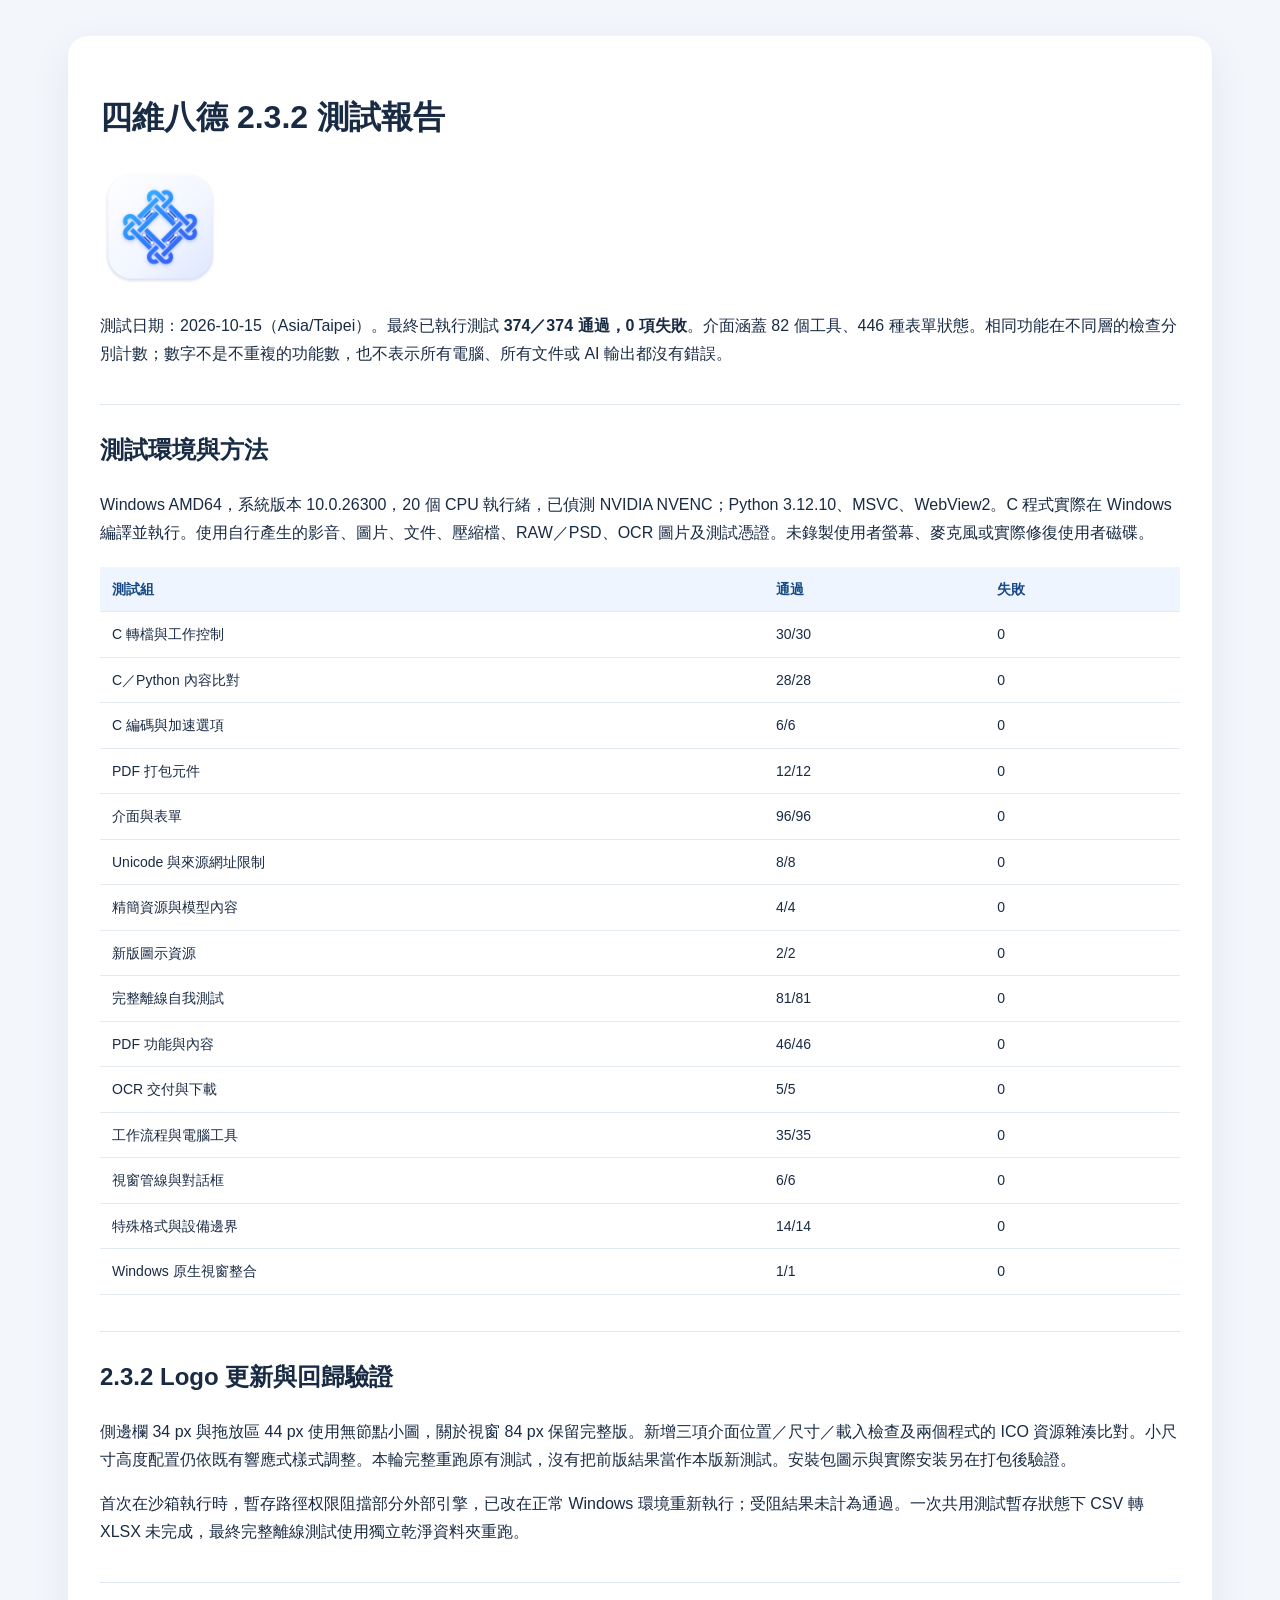
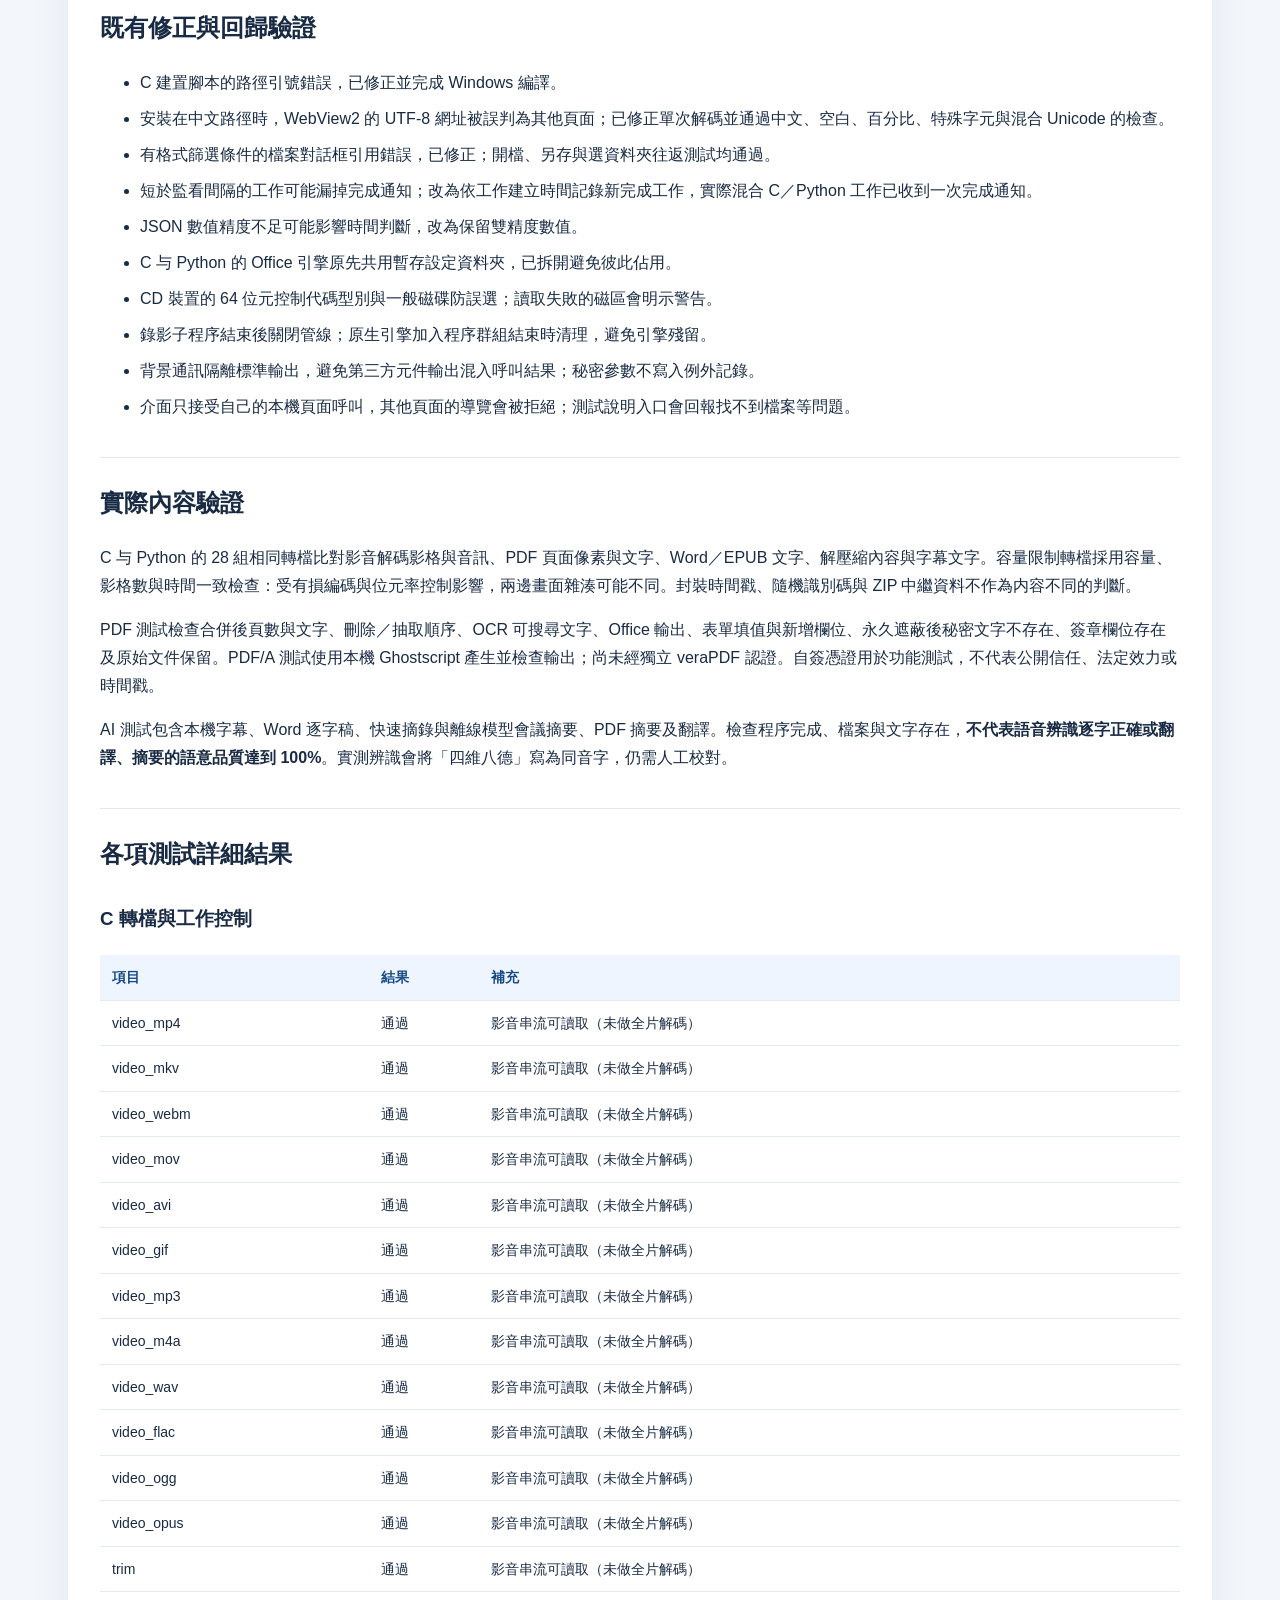
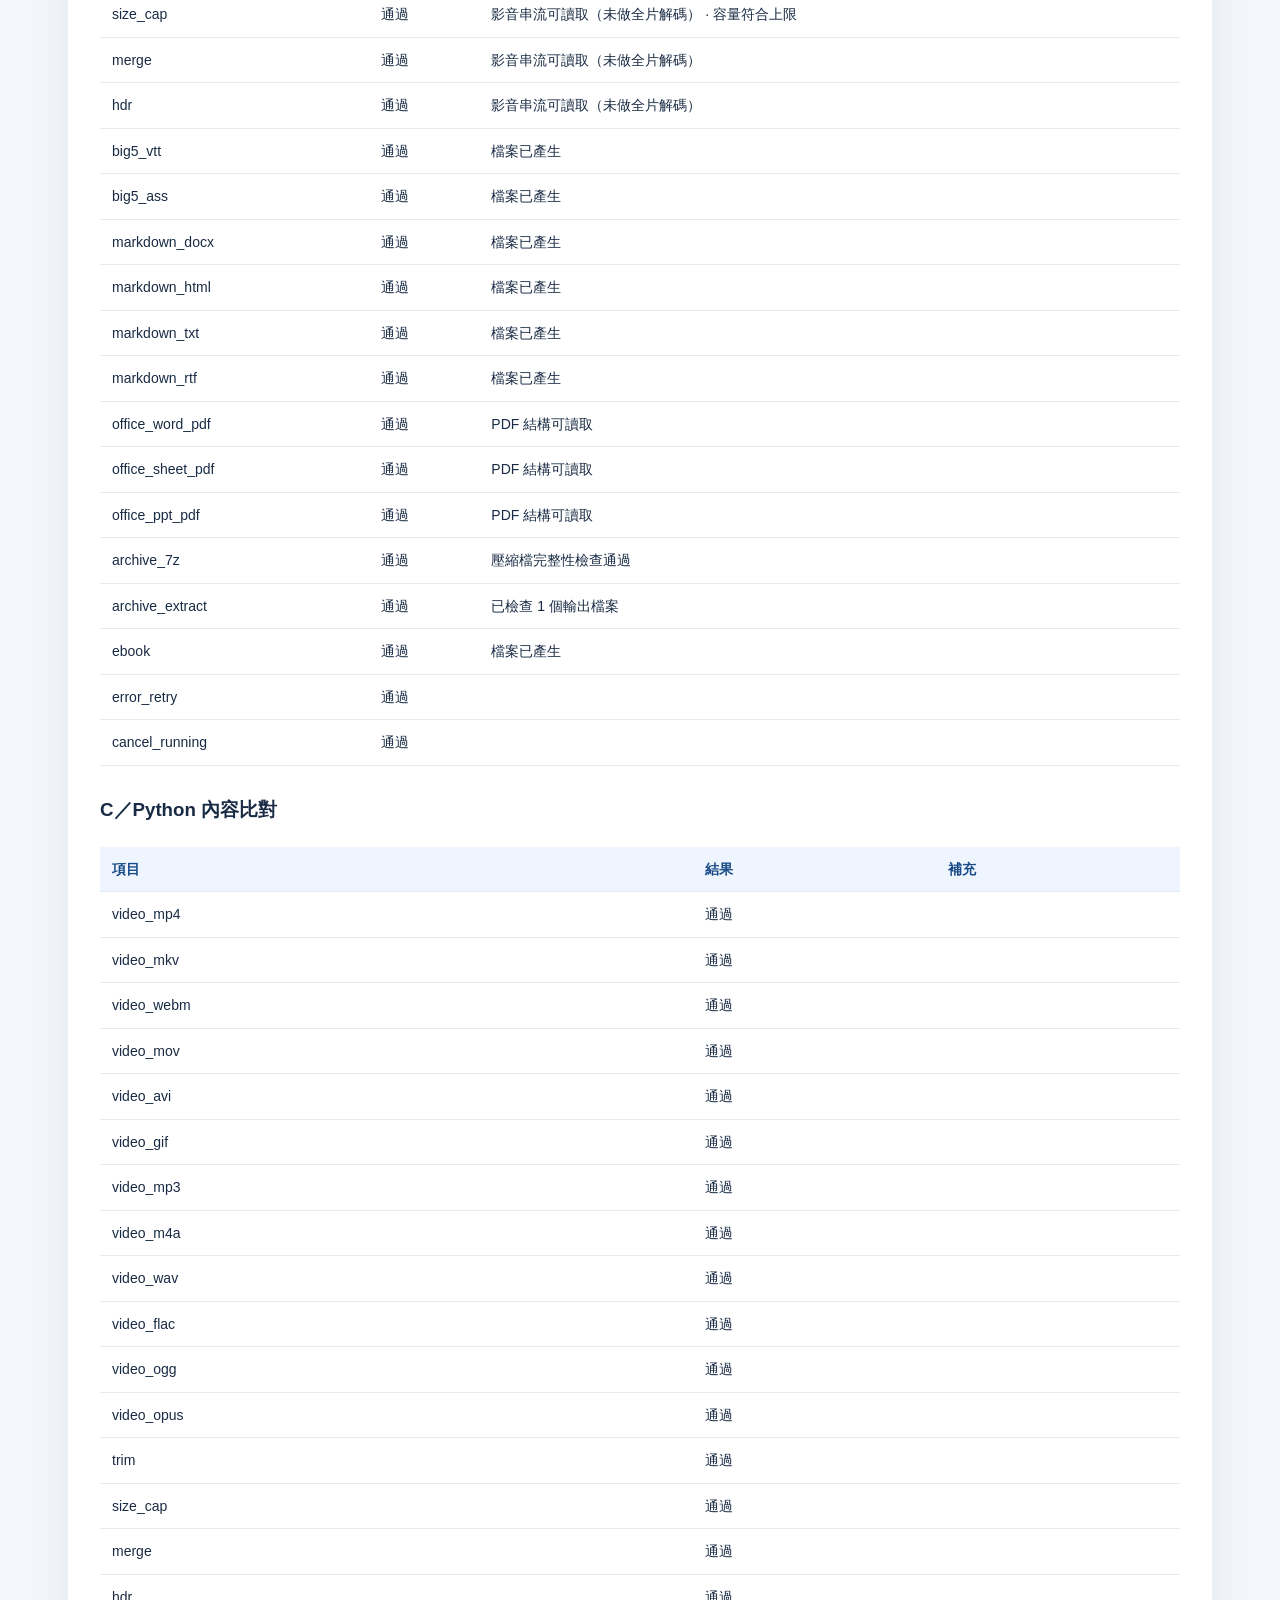
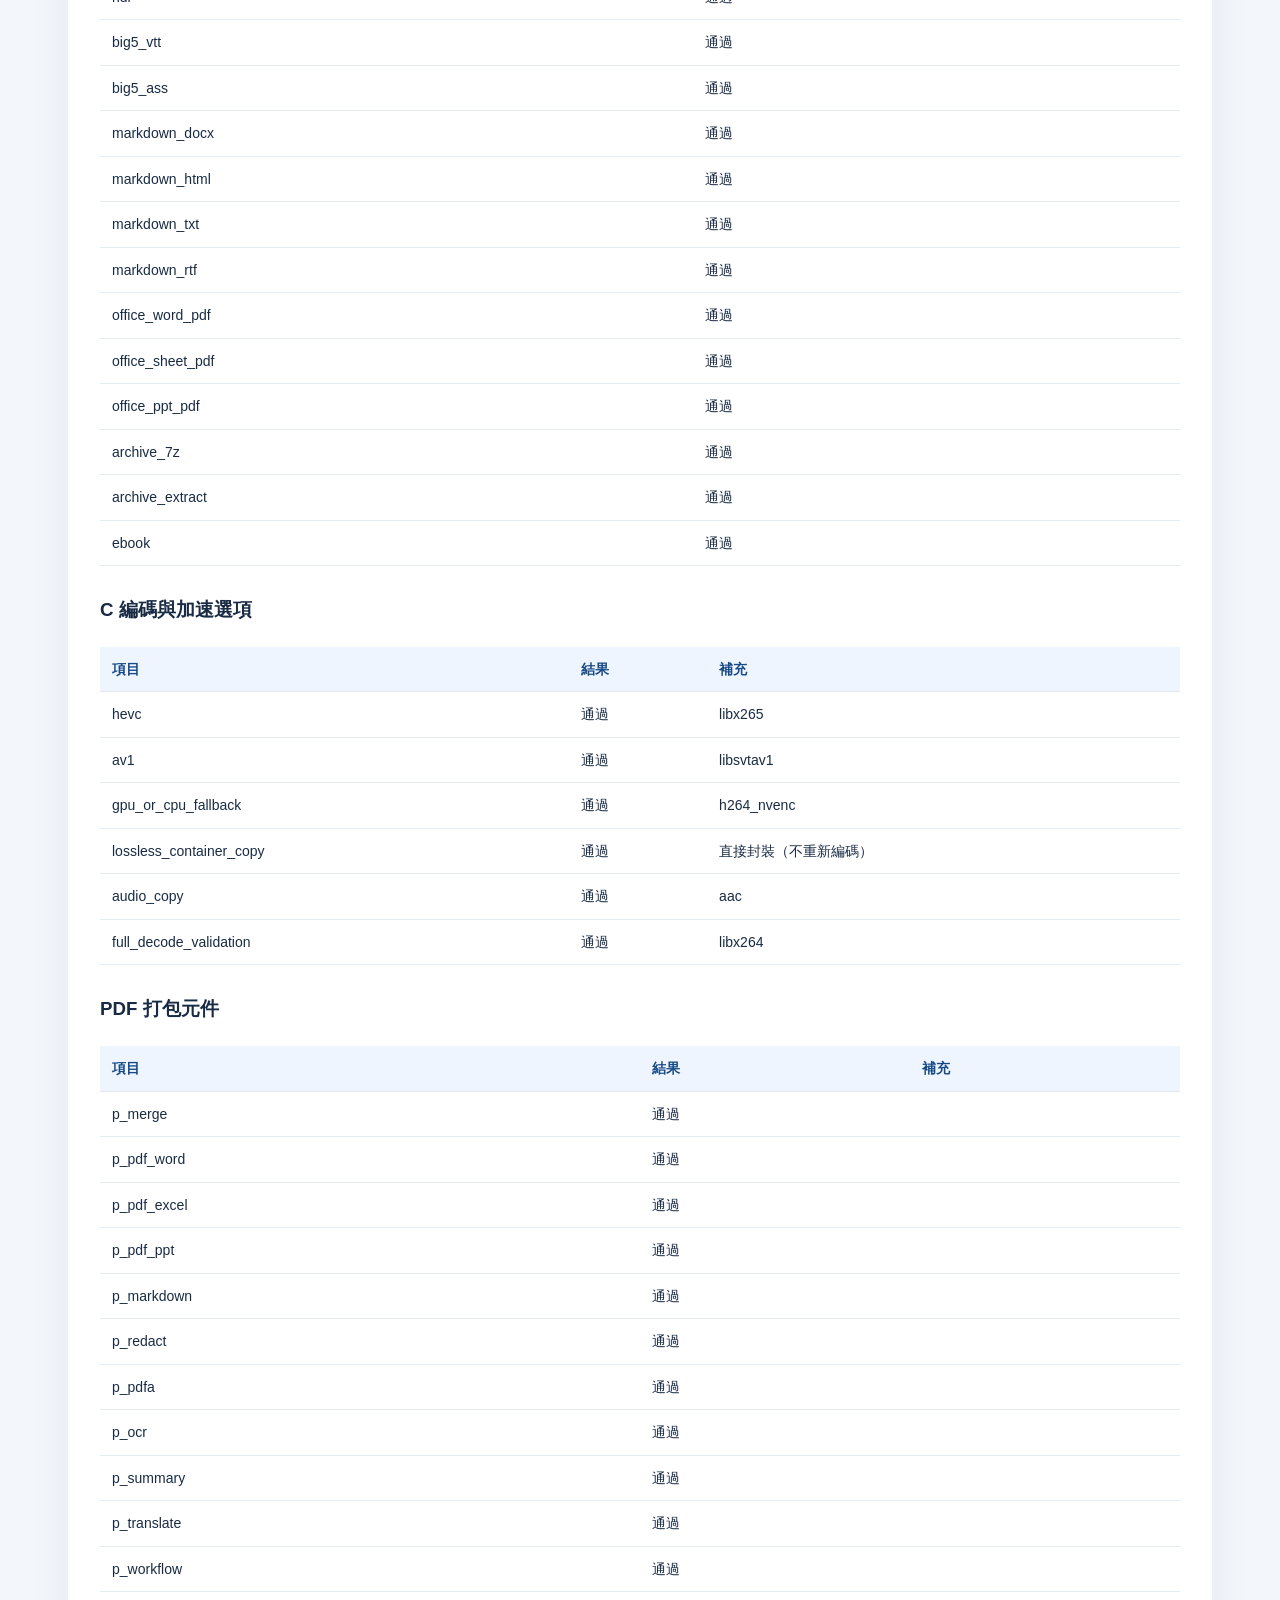
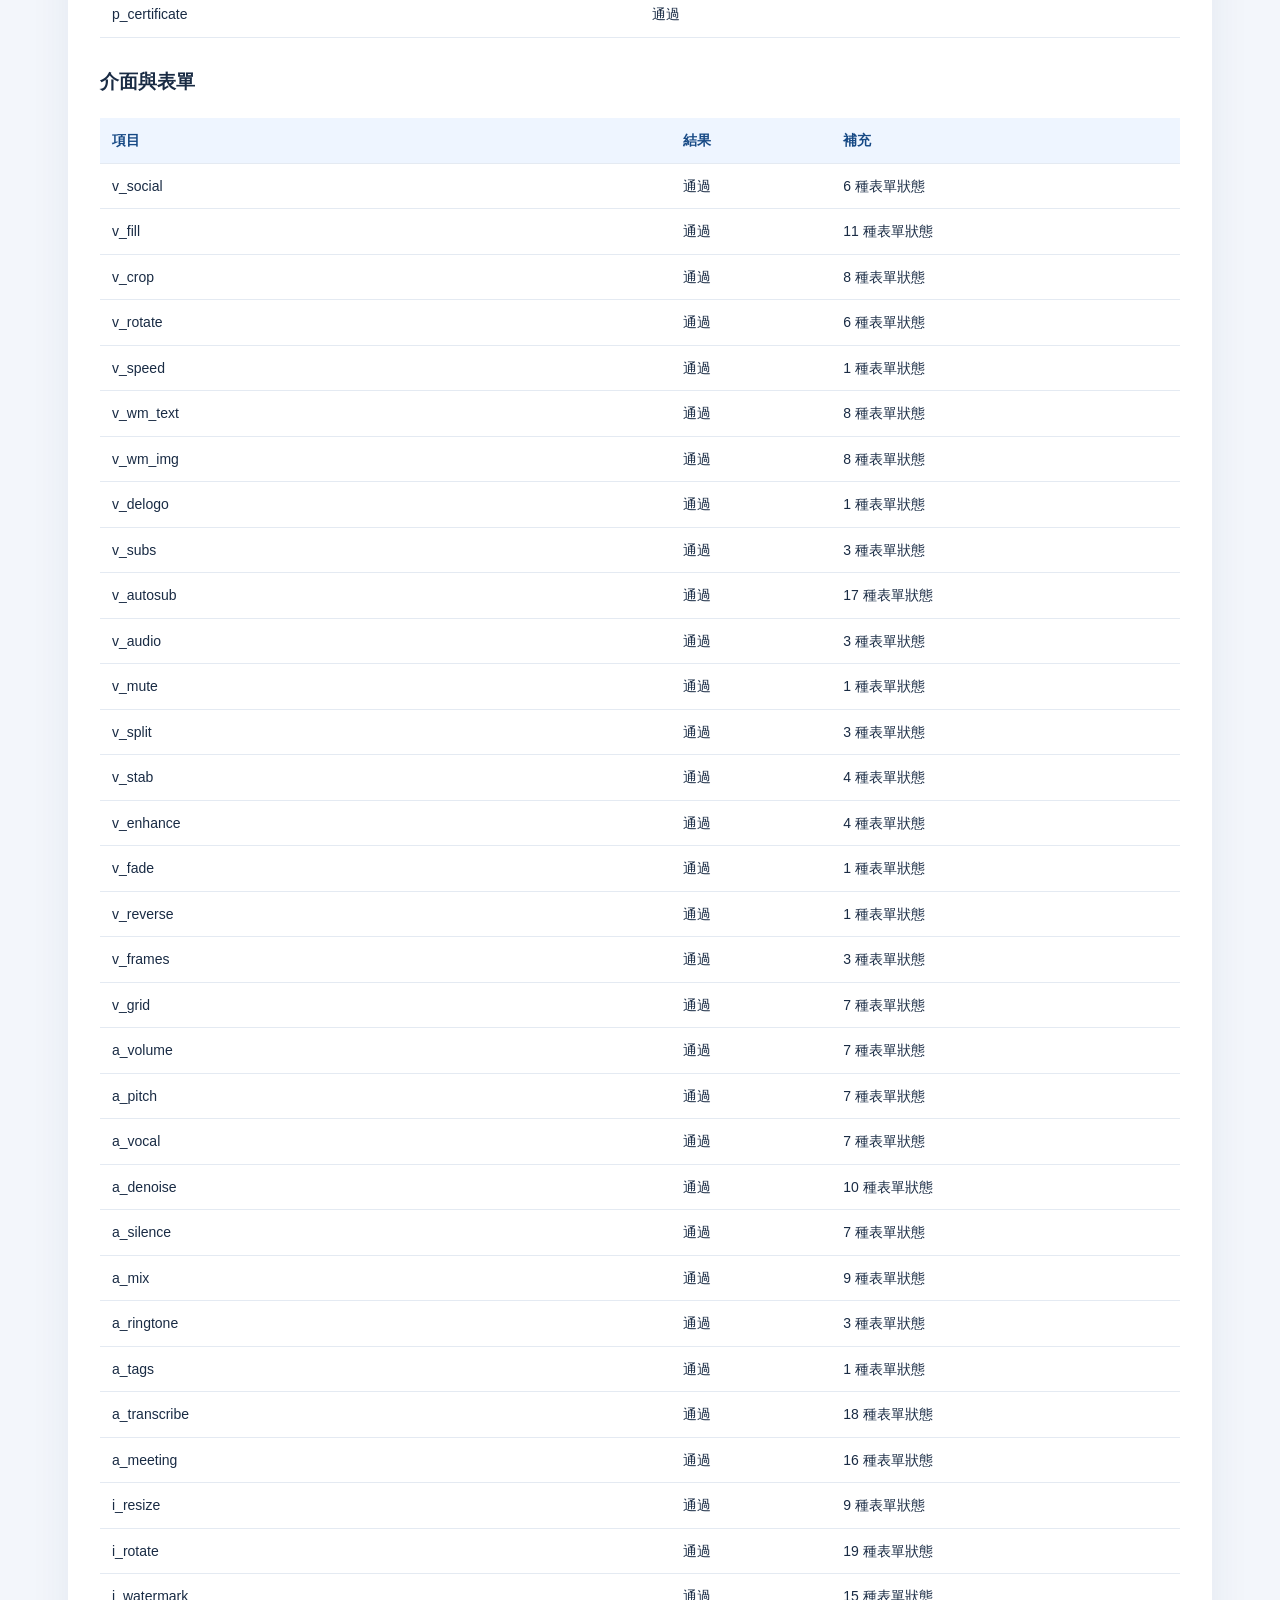
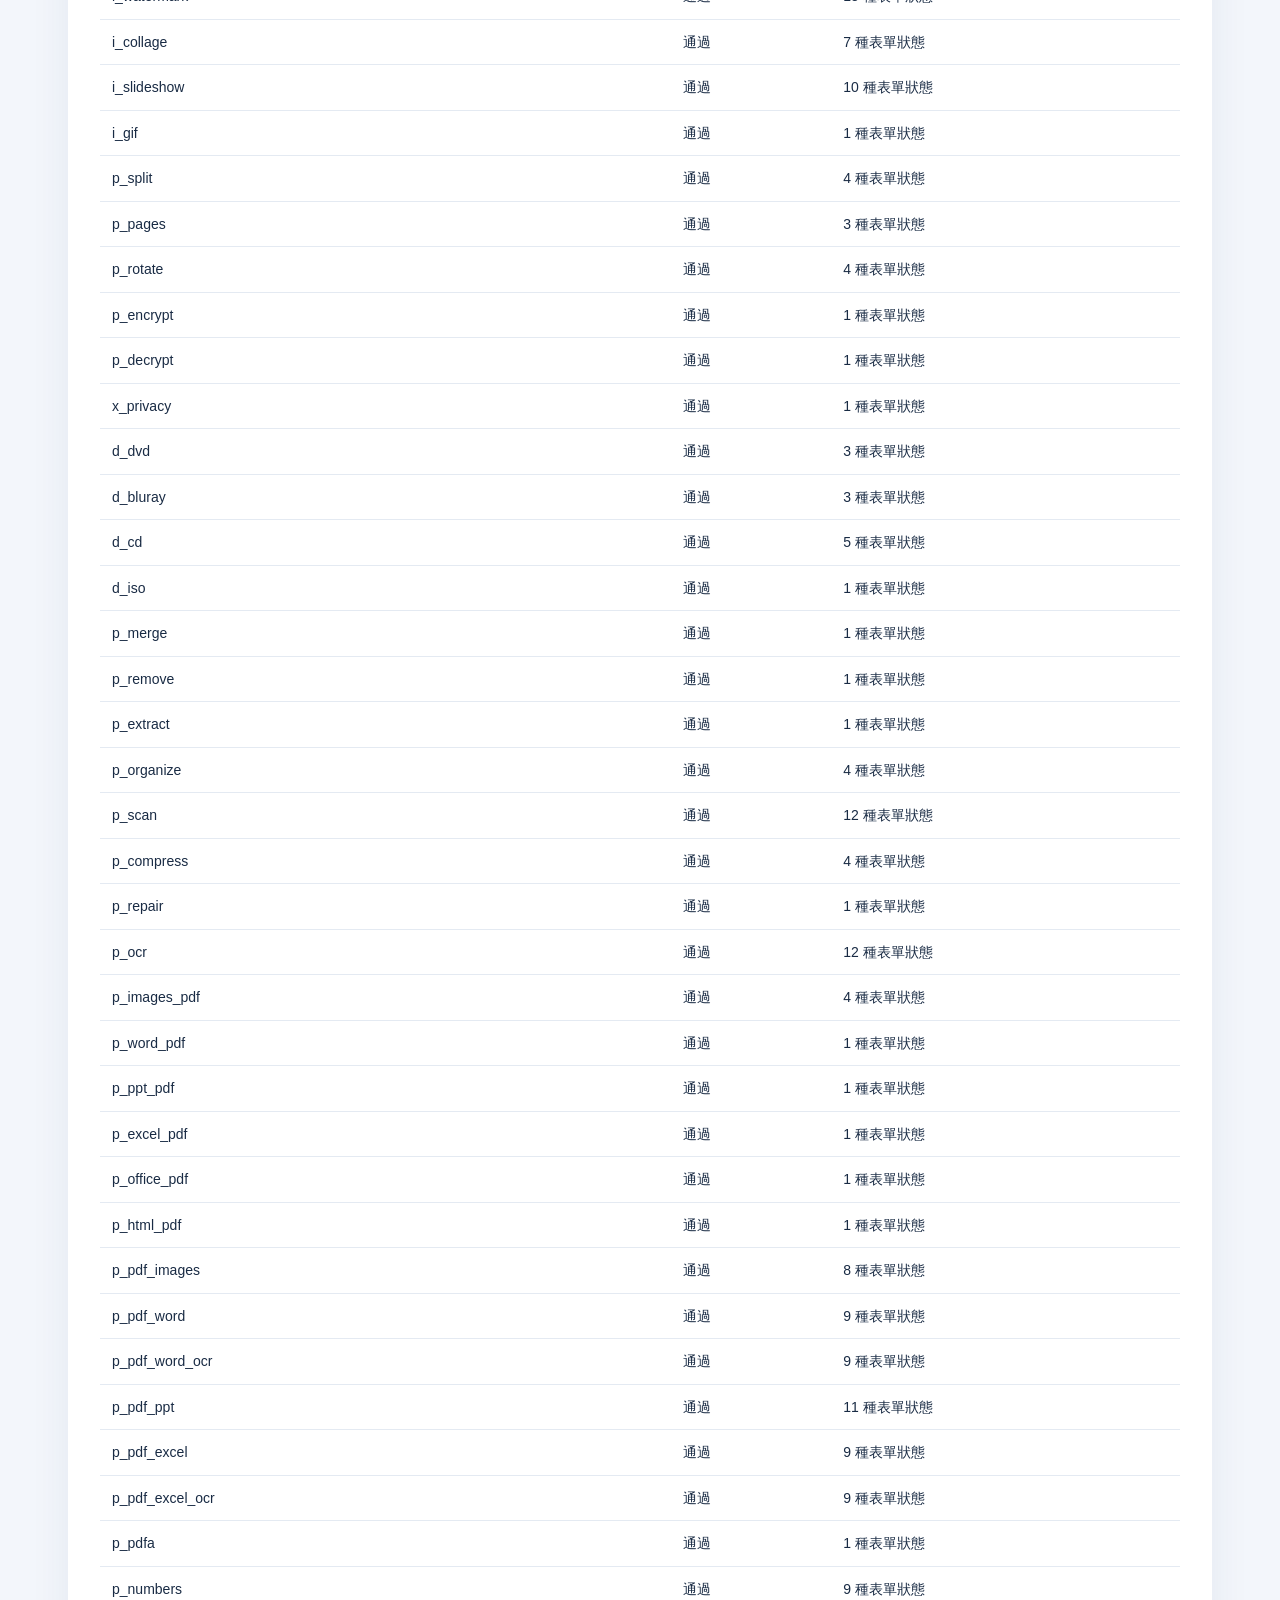
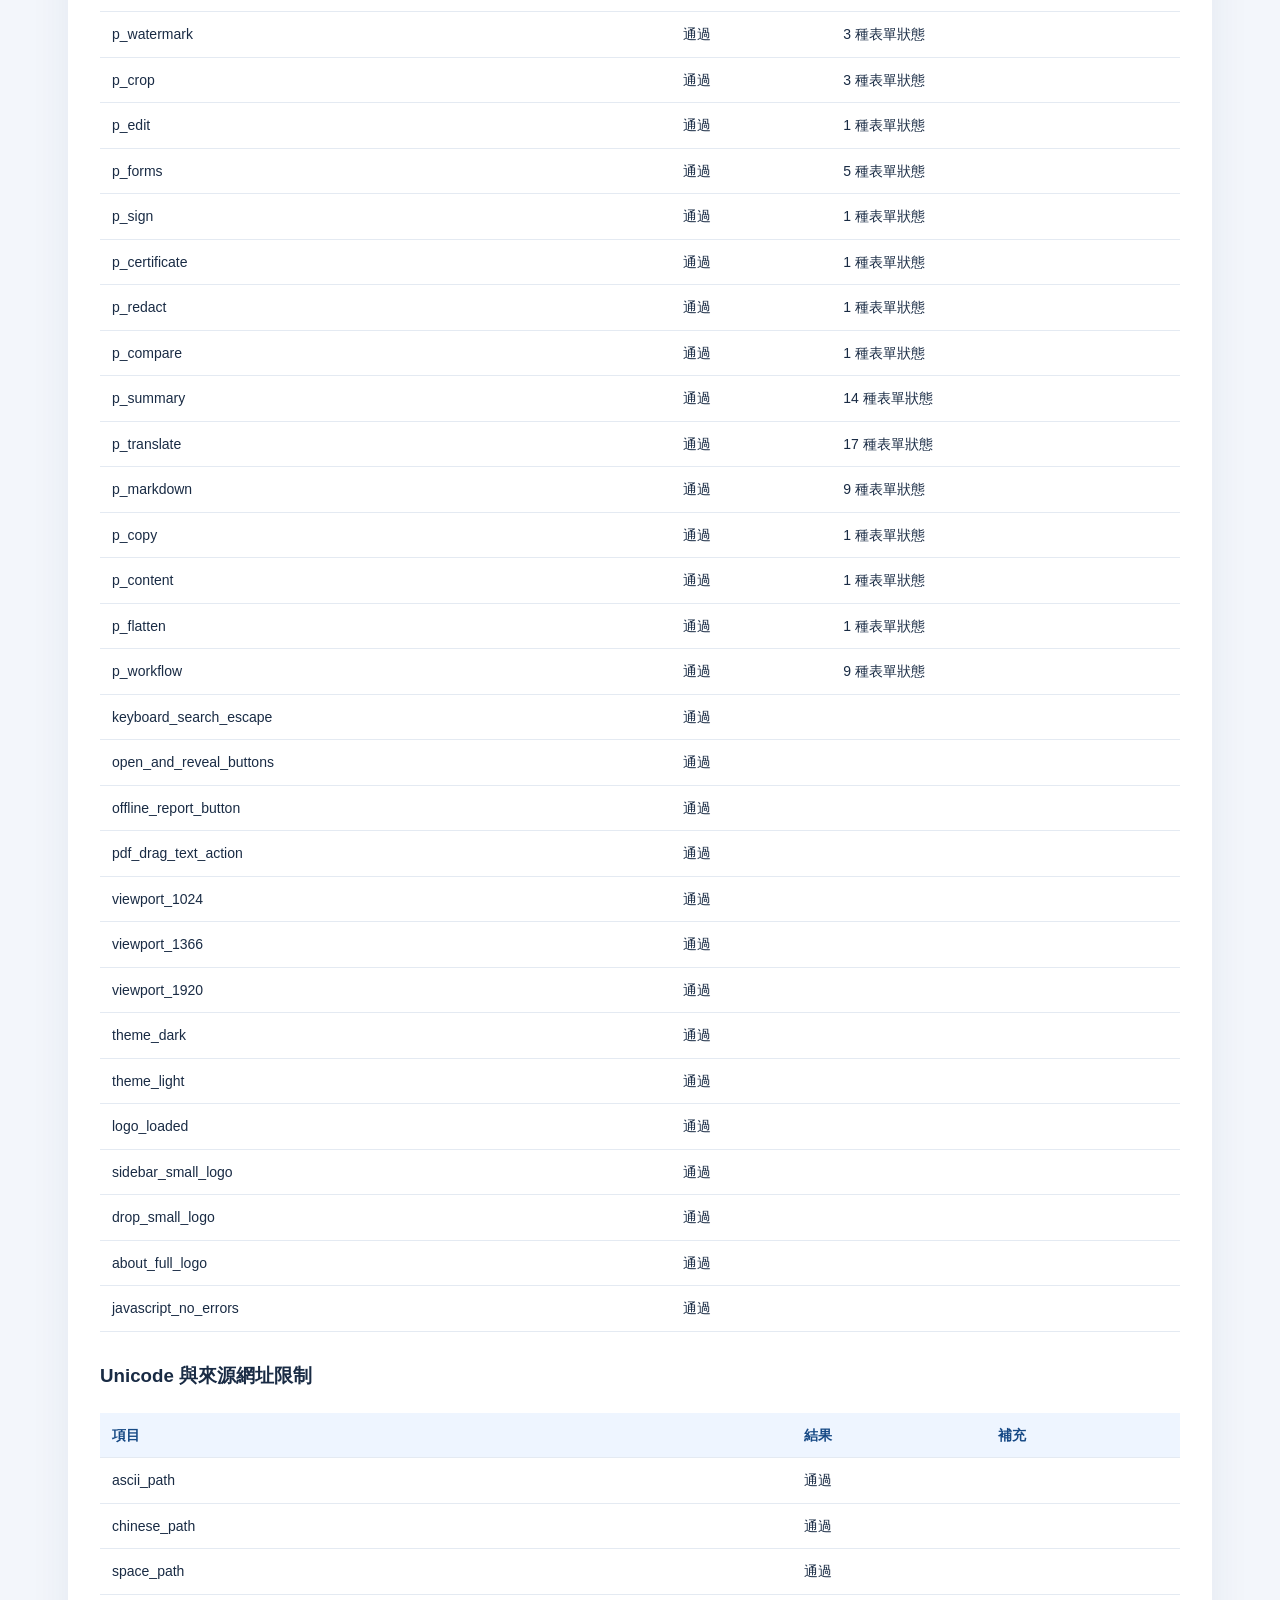
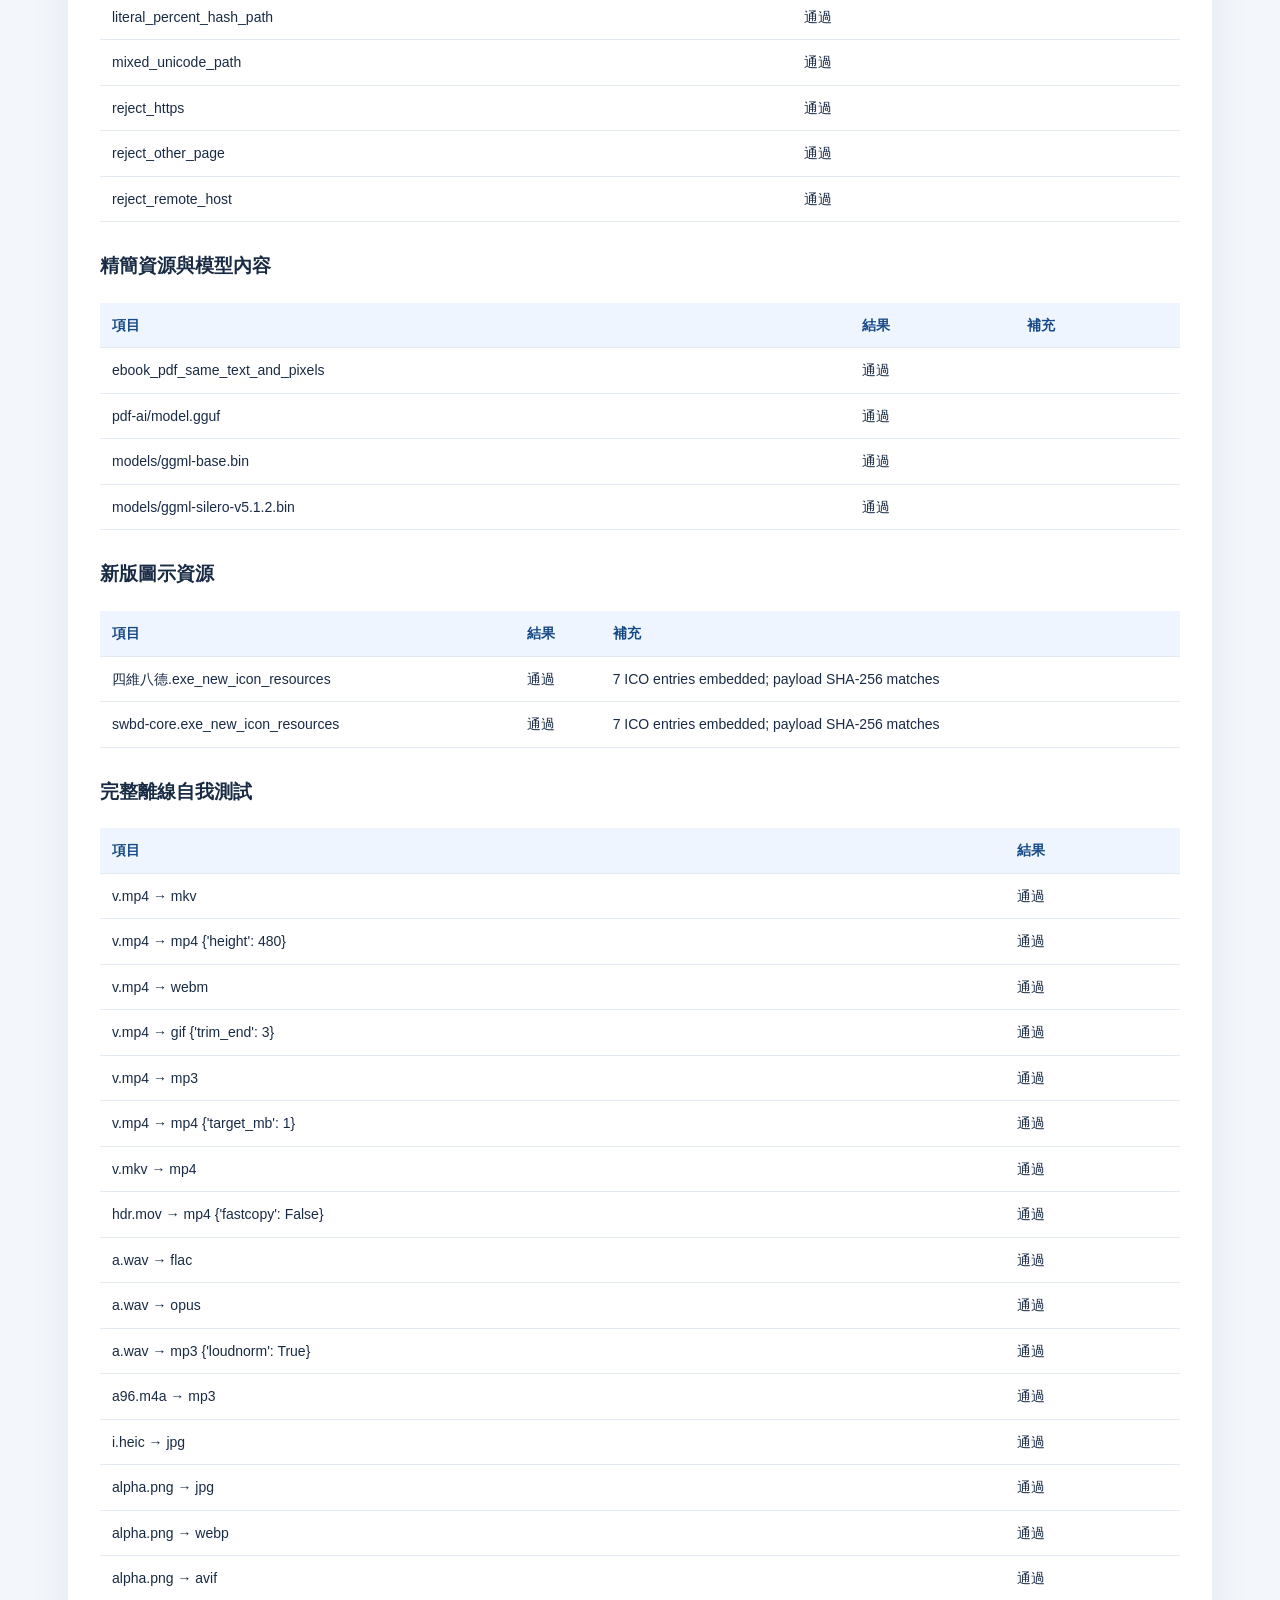
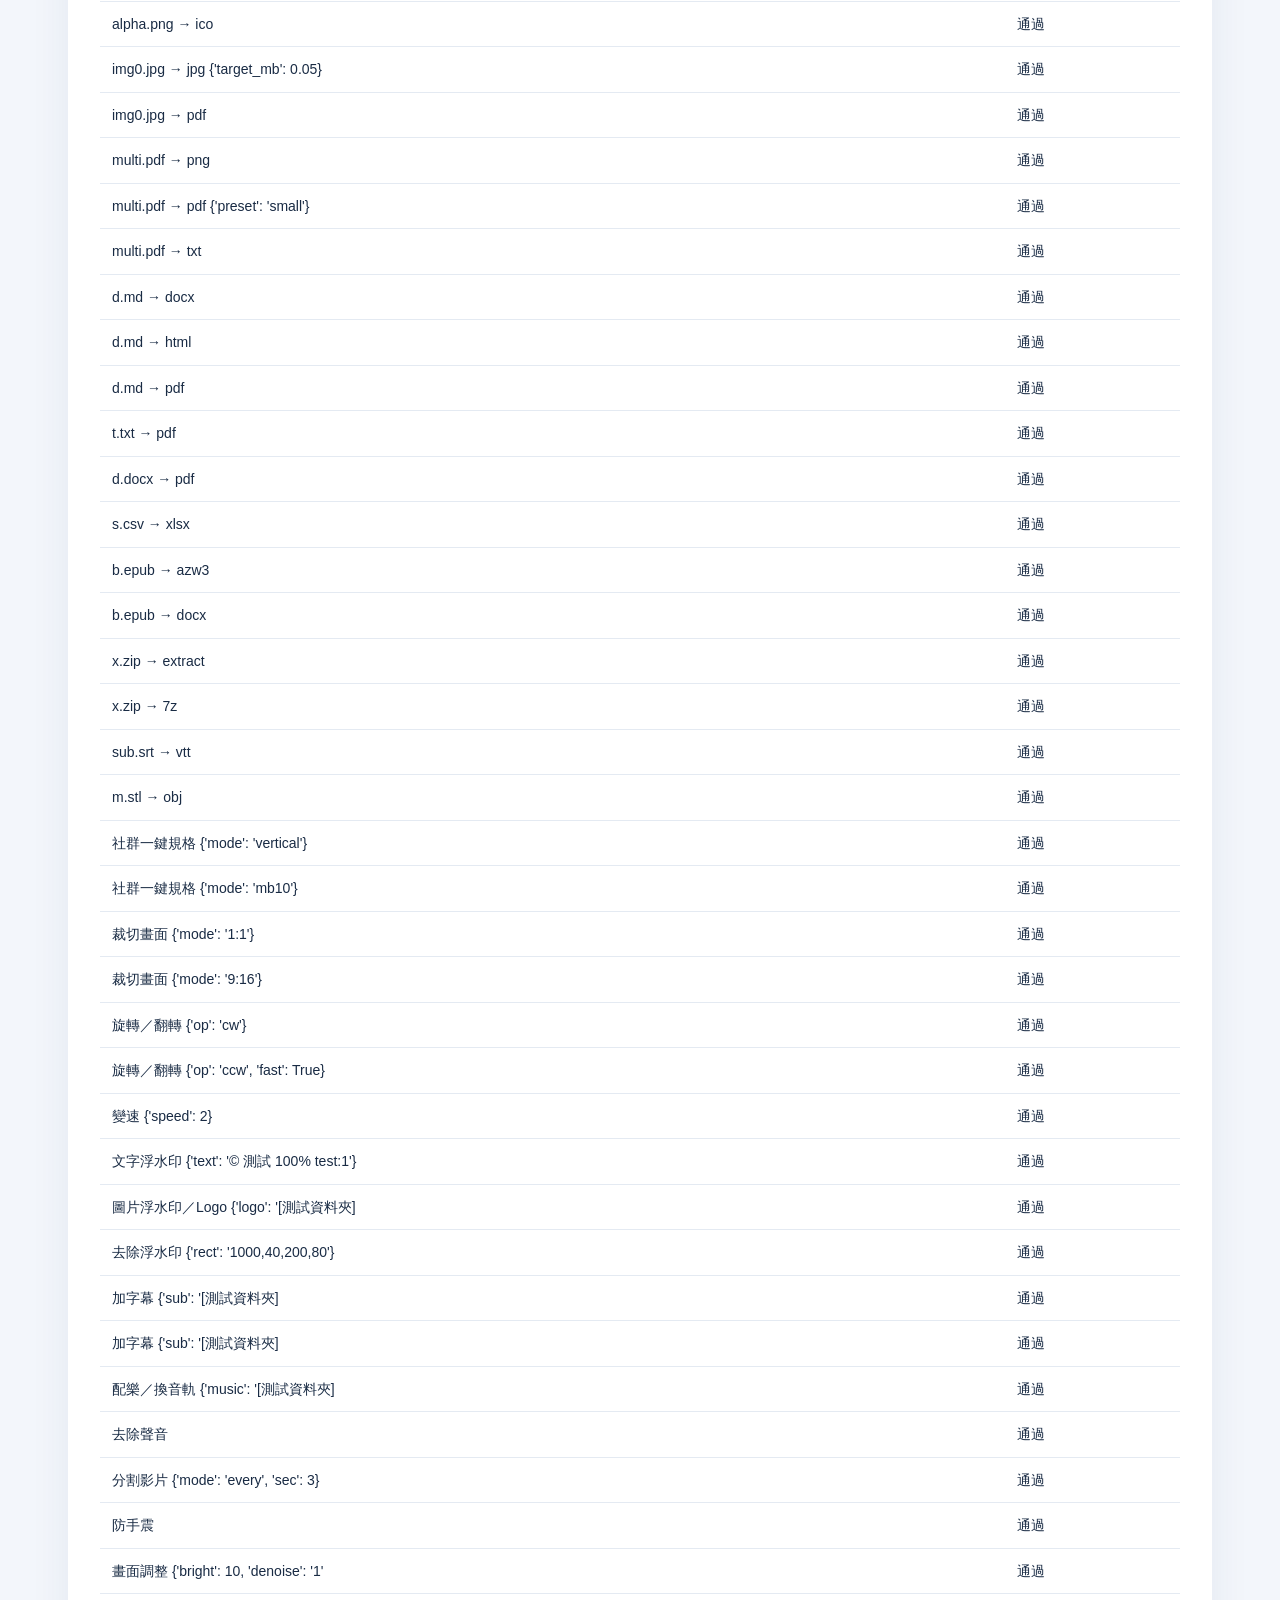
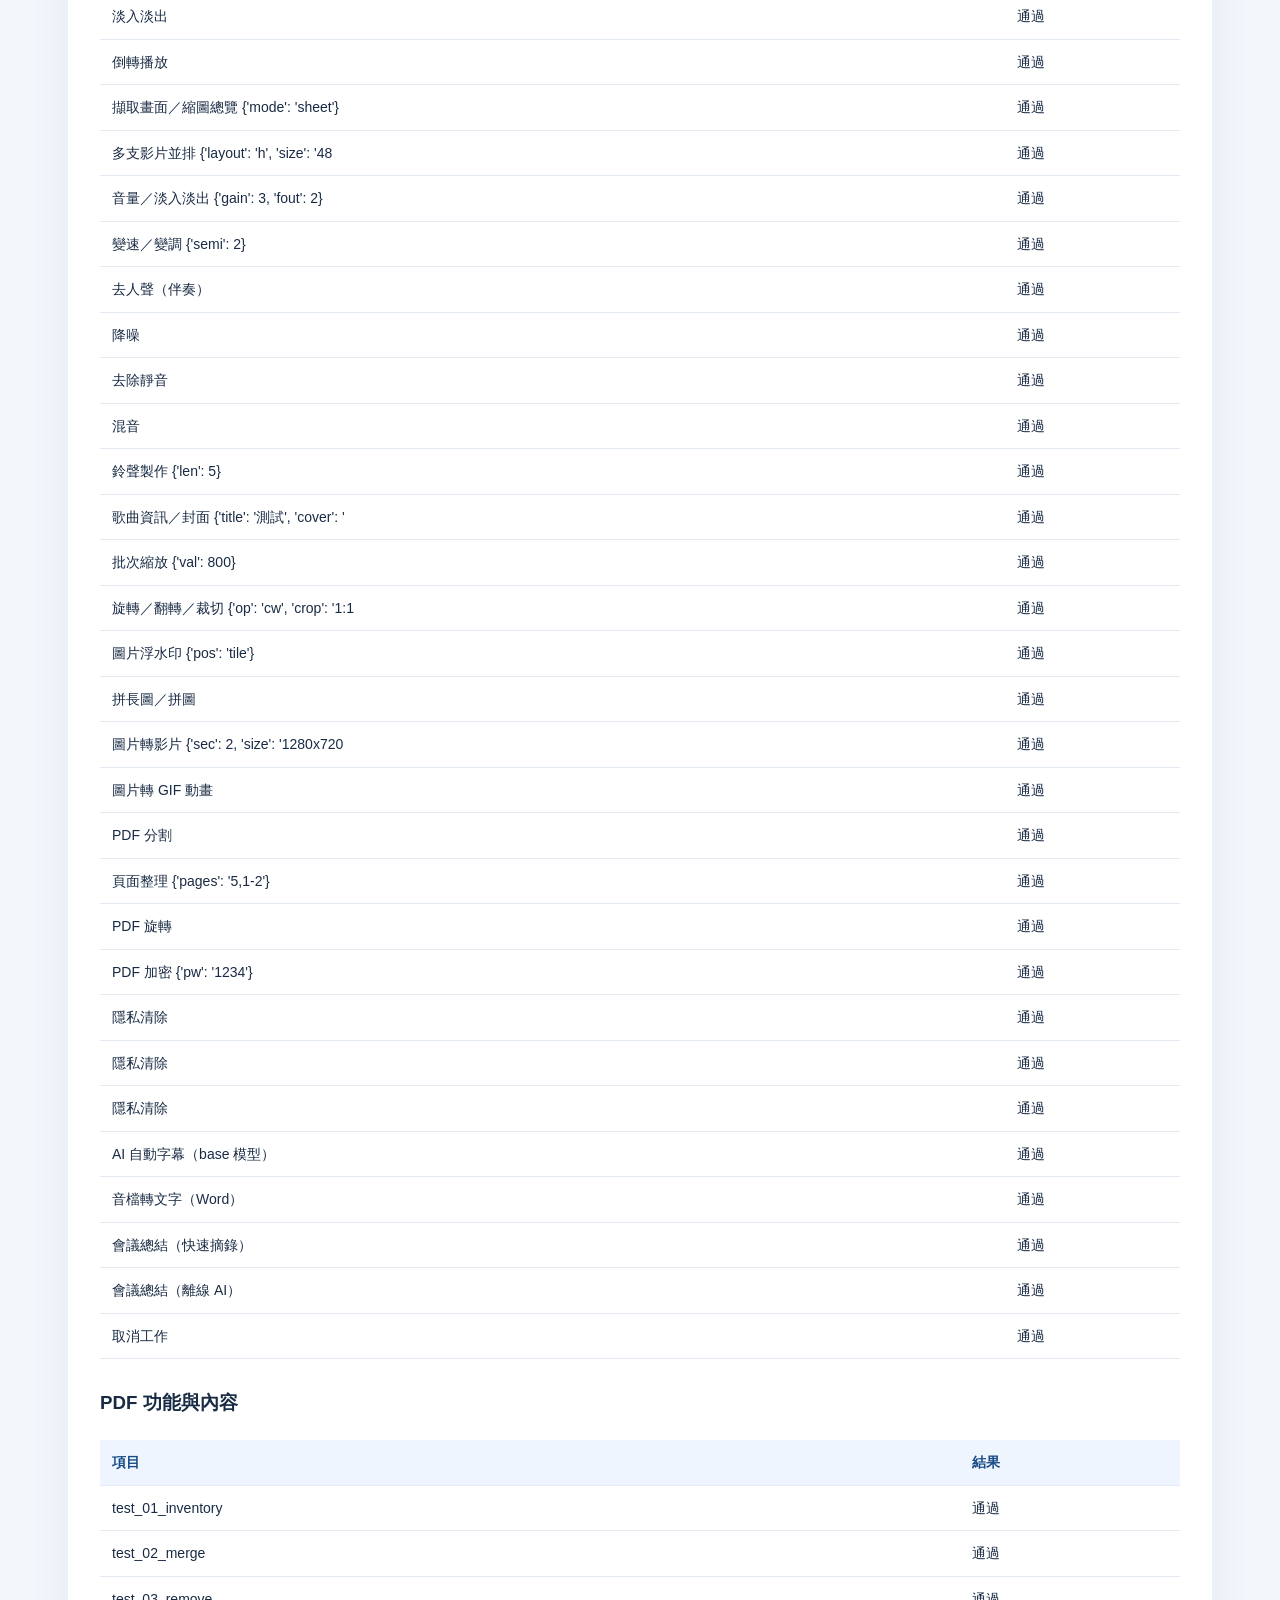
==== commit 056d10b5: "Update 2.3.2 logo assets, rebuild metadata and document verified tests" ====
--- a/測試報告.html
+++ b/測試報告.html
@@ -1 +1 @@
-<!doctype html><html lang="zh-Hant"><meta charset="utf-8"><meta name="viewport" content="width=device-width"><title>四維八德 2.3.1 測試報告</title><style>body{margin:0;background:#f3f6fb;color:#192b44;font:16px/1.75 "Segoe UI","Microsoft JhengHei",sans-serif}main{max-width:1080px;margin:36px auto;padding:32px;background:white;border-radius:20px;box-shadow:0 12px 42px #143d5d12}h1{font-size:32px}h2{margin-top:36px;border-top:1px solid #e0e8f2;padding-top:24px}h3{margin-top:28px}table{width:100%;border-collapse:collapse;font-size:14px;margin:20px 0}td,th{padding:10px 12px;text-align:left;border-bottom:1px solid #e4eaf2}th{background:#eef5ff;color:#164985}a{color:#006ad3}img{width:120px;height:120px;object-fit:contain;border-radius:24px}li{margin:8px 0}.lead{color:#376c91;background:#eaf4ff;padding:20px;border-radius:12px}@media(max-width:750px){main{margin:0;padding:18px;border-radius:0}table{font-size:12px;display:block;overflow:auto}}</style><main><h1>四維八德 2.3.1 測試報告</h1><img src="assets/logo.png" alt="四維八德藍寶石 Logo"><p>測試日期：2026-10-14（Asia/Taipei）。最終已執行測試 <strong>369／369 通過，0 項失敗</strong>。介面涵蓋 82 個工具、446 種表單狀態。相同功能在不同層的檢查分別計數；數字不是不重複的功能數，也不表示所有電腦、所有文件或 AI 輸出都沒有錯誤。</p><h2>測試環境與方法</h2><p>Windows AMD64，系統版本 10.0.26300，20 個 CPU 執行緒，已偵測 NVIDIA NVENC；Python 3.12.10、MSVC、WebView2。C 程式實際在 Windows 編譯並執行。使用自行產生的影音、圖片、文件、壓縮檔、RAW／PSD、OCR 圖片及測試憑證。未錄製使用者螢幕、麥克風或實際修復使用者磁碟。</p><table><tbody><tr><th>測試組</th><th>通過</th><th>失敗</th></tr><tr><td>C 轉檔與工作控制</td><td>30/30</td><td>0</td></tr><tr><td>C／Python 內容比對</td><td>28/28</td><td>0</td></tr><tr><td>C 編碼與加速選項</td><td>6/6</td><td>0</td></tr><tr><td>PDF 打包元件</td><td>12/12</td><td>0</td></tr><tr><td>介面與表單</td><td>93/93</td><td>0</td></tr><tr><td>Unicode 與來源網址限制</td><td>8/8</td><td>0</td></tr><tr><td>精簡資源與模型內容</td><td>4/4</td><td>0</td></tr><tr><td>完整離線自我測試</td><td>81/81</td><td>0</td></tr><tr><td>PDF 功能與內容</td><td>46/46</td><td>0</td></tr><tr><td>OCR 交付與下載</td><td>5/5</td><td>0</td></tr><tr><td>工作流程與電腦工具</td><td>35/35</td><td>0</td></tr><tr><td>視窗管線與對話框</td><td>6/6</td><td>0</td></tr><tr><td>特殊格式與設備邊界</td><td>14/14</td><td>0</td></tr><tr><td>Windows 原生視窗整合</td><td>1/1</td><td>0</td></tr></tbody></table><h2>檢查到並修正的問題</h2><ul><li>C 建置腳本的路徑引號錯誤，已修正並完成 Windows 編譯。</li><li>安裝在中文路徑時，WebView2 的 UTF-8 網址被誤判為其他頁面；已修正單次解碼並通過中文、空白、百分比、特殊字元與混合 Unicode 的檢查。</li><li>有格式篩選條件的檔案對話框引用錯誤，已修正；開檔、另存與選資料夾往返測試均通過。</li><li>短於監看間隔的工作可能漏掉完成通知；改為依工作建立時間記錄新完成工作，實際混合 C／Python 工作已收到一次完成通知。</li><li>JSON 數值精度不足可能影響時間判斷，改為保留雙精度數值。</li><li>C 与 Python 的 Office 引擎原先共用暫存設定資料夾，已拆開避免彼此佔用。</li><li>CD 裝置的 64 位元控制代碼型別與一般磁碟防誤選；讀取失敗的磁區會明示警告。</li><li>錄影子程序結束後關閉管線；原生引擎加入程序群組結束時清理，避免引擎殘留。</li><li>背景通訊隔離標準輸出，避免第三方元件輸出混入呼叫結果；秘密參數不寫入例外記錄。</li><li>介面只接受自己的本機頁面呼叫，其他頁面的導覽會被拒絕；測試說明入口會回報找不到檔案等問題。</li></ul><h2>實際內容驗證</h2><p>C 与 Python 的 28 組相同轉檔比對影音解碼影格與音訊、PDF 頁面像素與文字、Word／EPUB 文字、解壓縮內容與字幕文字。容量限制轉檔採用容量、影格數與時間一致檢查：受有損編碼與位元率控制影響，兩邊畫面雜湊可能不同。封裝時間戳、隨機識別碼與 ZIP 中繼資料不作為内容不同的判斷。</p><p>PDF 測試檢查合併後頁數與文字、刪除／抽取順序、OCR 可搜尋文字、Office 輸出、表單填值與新增欄位、永久遮蔽後秘密文字不存在、簽章欄位存在及原始文件保留。PDF/A 測試使用本機 Ghostscript 產生並檢查輸出；尚未經獨立 veraPDF 認證。自簽憑證用於功能測試，不代表公開信任、法定效力或時間戳。</p><p>AI 測試包含本機字幕、Word 逐字稿、快速摘錄與離線模型會議摘要、PDF 摘要及翻譯。檢查程序完成、檔案與文字存在，<strong>不代表語音辨識逐字正確或翻譯、摘要的語意品質達到 100%</strong>。實測辨識會將「四維八德」寫為同音字，仍需人工校對。</p><h2>各項測試詳細結果</h2><h3>C 轉檔與工作控制</h3><table><tbody><tr><th>項目</th><th>結果</th><th>補充</th></tr><tr><td>video_mp4</td><td>通過</td><td>影音串流可讀取（未做全片解碼）</td></tr><tr><td>video_mkv</td><td>通過</td><td>影音串流可讀取（未做全片解碼）</td></tr><tr><td>video_webm</td><td>通過</td><td>影音串流可讀取（未做全片解碼）</td></tr><tr><td>video_mov</td><td>通過</td><td>影音串流可讀取（未做全片解碼）</td></tr><tr><td>video_avi</td><td>通過</td><td>影音串流可讀取（未做全片解碼）</td></tr><tr><td>video_gif</td><td>通過</td><td>影音串流可讀取（未做全片解碼）</td></tr><tr><td>video_mp3</td><td>通過</td><td>影音串流可讀取（未做全片解碼）</td></tr><tr><td>video_m4a</td><td>通過</td><td>影音串流可讀取（未做全片解碼）</td></tr><tr><td>video_wav</td><td>通過</td><td>影音串流可讀取（未做全片解碼）</td></tr><tr><td>video_flac</td><td>通過</td><td>影音串流可讀取（未做全片解碼）</td></tr><tr><td>video_ogg</td><td>通過</td><td>影音串流可讀取（未做全片解碼）</td></tr><tr><td>video_opus</td><td>通過</td><td>影音串流可讀取（未做全片解碼）</td></tr><tr><td>trim</td><td>通過</td><td>影音串流可讀取（未做全片解碼）</td></tr><tr><td>size_cap</td><td>通過</td><td>影音串流可讀取（未做全片解碼） · 容量符合上限</td></tr><tr><td>merge</td><td>通過</td><td>影音串流可讀取（未做全片解碼）</td></tr><tr><td>hdr</td><td>通過</td><td>影音串流可讀取（未做全片解碼）</td></tr><tr><td>big5_vtt</td><td>通過</td><td>檔案已產生</td></tr><tr><td>big5_ass</td><td>通過</td><td>檔案已產生</td></tr><tr><td>markdown_docx</td><td>通過</td><td>檔案已產生</td></tr><tr><td>markdown_html</td><td>通過</td><td>檔案已產生</td></tr><tr><td>markdown_txt</td><td>通過</td><td>檔案已產生</td></tr><tr><td>markdown_rtf</td><td>通過</td><td>檔案已產生</td></tr><tr><td>office_word_pdf</td><td>通過</td><td>PDF 結構可讀取</td></tr><tr><td>office_sheet_pdf</td><td>通過</td><td>PDF 結構可讀取</td></tr><tr><td>office_ppt_pdf</td><td>通過</td><td>PDF 結構可讀取</td></tr><tr><td>archive_7z</td><td>通過</td><td>壓縮檔完整性檢查通過</td></tr><tr><td>archive_extract</td><td>通過</td><td>已檢查 1 個輸出檔案</td></tr><tr><td>ebook</td><td>通過</td><td>檔案已產生</td></tr><tr><td>error_retry</td><td>通過</td><td></td></tr><tr><td>cancel_running</td><td>通過</td><td></td></tr></tbody></table><h3>C／Python 內容比對</h3><table><tbody><tr><th>項目</th><th>結果</th><th>補充</th></tr><tr><td>video_mp4</td><td>通過</td><td></td></tr><tr><td>video_mkv</td><td>通過</td><td></td></tr><tr><td>video_webm</td><td>通過</td><td></td></tr><tr><td>video_mov</td><td>通過</td><td></td></tr><tr><td>video_avi</td><td>通過</td><td></td></tr><tr><td>video_gif</td><td>通過</td><td></td></tr><tr><td>video_mp3</td><td>通過</td><td></td></tr><tr><td>video_m4a</td><td>通過</td><td></td></tr><tr><td>video_wav</td><td>通過</td><td></td></tr><tr><td>video_flac</td><td>通過</td><td></td></tr><tr><td>video_ogg</td><td>通過</td><td></td></tr><tr><td>video_opus</td><td>通過</td><td></td></tr><tr><td>trim</td><td>通過</td><td></td></tr><tr><td>size_cap</td><td>通過</td><td></td></tr><tr><td>merge</td><td>通過</td><td></td></tr><tr><td>hdr</td><td>通過</td><td></td></tr><tr><td>big5_vtt</td><td>通過</td><td></td></tr><tr><td>big5_ass</td><td>通過</td><td></td></tr><tr><td>markdown_docx</td><td>通過</td><td></td></tr><tr><td>markdown_html</td><td>通過</td><td></td></tr><tr><td>markdown_txt</td><td>通過</td><td></td></tr><tr><td>markdown_rtf</td><td>通過</td><td></td></tr><tr><td>office_word_pdf</td><td>通過</td><td></td></tr><tr><td>office_sheet_pdf</td><td>通過</td><td></td></tr><tr><td>office_ppt_pdf</td><td>通過</td><td></td></tr><tr><td>archive_7z</td><td>通過</td><td></td></tr><tr><td>archive_extract</td><td>通過</td><td></td></tr><tr><td>ebook</td><td>通過</td><td></td></tr></tbody></table><h3>C 編碼與加速選項</h3><table><tbody><tr><th>項目</th><th>結果</th><th>補充</th></tr><tr><td>hevc</td><td>通過</td><td>libx265</td></tr><tr><td>av1</td><td>通過</td><td>libsvtav1</td></tr><tr><td>gpu_or_cpu_fallback</td><td>通過</td><td>h264_nvenc</td></tr><tr><td>lossless_container_copy</td><td>通過</td><td>直接封裝（不重新編碼）</td></tr><tr><td>audio_copy</td><td>通過</td><td>aac</td></tr><tr><td>full_decode_validation</td><td>通過</td><td>libx264</td></tr></tbody></table><h3>PDF 打包元件</h3><table><tbody><tr><th>項目</th><th>結果</th><th>補充</th></tr><tr><td>p_merge</td><td>通過</td><td></td></tr><tr><td>p_pdf_word</td><td>通過</td><td></td></tr><tr><td>p_pdf_excel</td><td>通過</td><td></td></tr><tr><td>p_pdf_ppt</td><td>通過</td><td></td></tr><tr><td>p_markdown</td><td>通過</td><td></td></tr><tr><td>p_redact</td><td>通過</td><td></td></tr><tr><td>p_pdfa</td><td>通過</td><td></td></tr><tr><td>p_ocr</td><td>通過</td><td></td></tr><tr><td>p_summary</td><td>通過</td><td></td></tr><tr><td>p_translate</td><td>通過</td><td></td></tr><tr><td>p_workflow</td><td>通過</td><td></td></tr><tr><td>p_certificate</td><td>通過</td><td></td></tr></tbody></table><h3>介面與表單</h3><table><tbody><tr><th>項目</th><th>結果</th><th>補充</th></tr><tr><td>v_social</td><td>通過</td><td>6 種表單狀態</td></tr><tr><td>v_fill</td><td>通過</td><td>11 種表單狀態</td></tr><tr><td>v_crop</td><td>通過</td><td>8 種表單狀態</td></tr><tr><td>v_rotate</td><td>通過</td><td>6 種表單狀態</td></tr><tr><td>v_speed</td><td>通過</td><td>1 種表單狀態</td></tr><tr><td>v_wm_text</td><td>通過</td><td>8 種表單狀態</td></tr><tr><td>v_wm_img</td><td>通過</td><td>8 種表單狀態</td></tr><tr><td>v_delogo</td><td>通過</td><td>1 種表單狀態</td></tr><tr><td>v_subs</td><td>通過</td><td>3 種表單狀態</td></tr><tr><td>v_autosub</td><td>通過</td><td>17 種表單狀態</td></tr><tr><td>v_audio</td><td>通過</td><td>3 種表單狀態</td></tr><tr><td>v_mute</td><td>通過</td><td>1 種表單狀態</td></tr><tr><td>v_split</td><td>通過</td><td>3 種表單狀態</td></tr><tr><td>v_stab</td><td>通過</td><td>4 種表單狀態</td></tr><tr><td>v_enhance</td><td>通過</td><td>4 種表單狀態</td></tr><tr><td>v_fade</td><td>通過</td><td>1 種表單狀態</td></tr><tr><td>v_reverse</td><td>通過</td><td>1 種表單狀態</td></tr><tr><td>v_frames</td><td>通過</td><td>3 種表單狀態</td></tr><tr><td>v_grid</td><td>通過</td><td>7 種表單狀態</td></tr><tr><td>a_volume</td><td>通過</td><td>7 種表單狀態</td></tr><tr><td>a_pitch</td><td>通過</td><td>7 種表單狀態</td></tr><tr><td>a_vocal</td><td>通過</td><td>7 種表單狀態</td></tr><tr><td>a_denoise</td><td>通過</td><td>10 種表單狀態</td></tr><tr><td>a_silence</td><td>通過</td><td>7 種表單狀態</td></tr><tr><td>a_mix</td><td>通過</td><td>9 種表單狀態</td></tr><tr><td>a_ringtone</td><td>通過</td><td>3 種表單狀態</td></tr><tr><td>a_tags</td><td>通過</td><td>1 種表單狀態</td></tr><tr><td>a_transcribe</td><td>通過</td><td>18 種表單狀態</td></tr><tr><td>a_meeting</td><td>通過</td><td>16 種表單狀態</td></tr><tr><td>i_resize</td><td>通過</td><td>9 種表單狀態</td></tr><tr><td>i_rotate</td><td>通過</td><td>19 種表單狀態</td></tr><tr><td>i_watermark</td><td>通過</td><td>15 種表單狀態</td></tr><tr><td>i_collage</td><td>通過</td><td>7 種表單狀態</td></tr><tr><td>i_slideshow</td><td>通過</td><td>10 種表單狀態</td></tr><tr><td>i_gif</td><td>通過</td><td>1 種表單狀態</td></tr><tr><td>p_split</td><td>通過</td><td>4 種表單狀態</td></tr><tr><td>p_pages</td><td>通過</td><td>3 種表單狀態</td></tr><tr><td>p_rotate</td><td>通過</td><td>4 種表單狀態</td></tr><tr><td>p_encrypt</td><td>通過</td><td>1 種表單狀態</td></tr><tr><td>p_decrypt</td><td>通過</td><td>1 種表單狀態</td></tr><tr><td>x_privacy</td><td>通過</td><td>1 種表單狀態</td></tr><tr><td>d_dvd</td><td>通過</td><td>3 種表單狀態</td></tr><tr><td>d_bluray</td><td>通過</td><td>3 種表單狀態</td></tr><tr><td>d_cd</td><td>通過</td><td>5 種表單狀態</td></tr><tr><td>d_iso</td><td>通過</td><td>1 種表單狀態</td></tr><tr><td>p_merge</td><td>通過</td><td>1 種表單狀態</td></tr><tr><td>p_remove</td><td>通過</td><td>1 種表單狀態</td></tr><tr><td>p_extract</td><td>通過</td><td>1 種表單狀態</td></tr><tr><td>p_organize</td><td>通過</td><td>4 種表單狀態</td></tr><tr><td>p_scan</td><td>通過</td><td>12 種表單狀態</td></tr><tr><td>p_compress</td><td>通過</td><td>4 種表單狀態</td></tr><tr><td>p_repair</td><td>通過</td><td>1 種表單狀態</td></tr><tr><td>p_ocr</td><td>通過</td><td>12 種表單狀態</td></tr><tr><td>p_images_pdf</td><td>通過</td><td>4 種表單狀態</td></tr><tr><td>p_word_pdf</td><td>通過</td><td>1 種表單狀態</td></tr><tr><td>p_ppt_pdf</td><td>通過</td><td>1 種表單狀態</td></tr><tr><td>p_excel_pdf</td><td>通過</td><td>1 種表單狀態</td></tr><tr><td>p_office_pdf</td><td>通過</td><td>1 種表單狀態</td></tr><tr><td>p_html_pdf</td><td>通過</td><td>1 種表單狀態</td></tr><tr><td>p_pdf_images</td><td>通過</td><td>8 種表單狀態</td></tr><tr><td>p_pdf_word</td><td>通過</td><td>9 種表單狀態</td></tr><tr><td>p_pdf_word_ocr</td><td>通過</td><td>9 種表單狀態</td></tr><tr><td>p_pdf_ppt</td><td>通過</td><td>11 種表單狀態</td></tr><tr><td>p_pdf_excel</td><td>通過</td><td>9 種表單狀態</td></tr><tr><td>p_pdf_excel_ocr</td><td>通過</td><td>9 種表單狀態</td></tr><tr><td>p_pdfa</td><td>通過</td><td>1 種表單狀態</td></tr><tr><td>p_numbers</td><td>通過</td><td>9 種表單狀態</td></tr><tr><td>p_watermark</td><td>通過</td><td>3 種表單狀態</td></tr><tr><td>p_crop</td><td>通過</td><td>3 種表單狀態</td></tr><tr><td>p_edit</td><td>通過</td><td>1 種表單狀態</td></tr><tr><td>p_forms</td><td>通過</td><td>5 種表單狀態</td></tr><tr><td>p_sign</td><td>通過</td><td>1 種表單狀態</td></tr><tr><td>p_certificate</td><td>通過</td><td>1 種表單狀態</td></tr><tr><td>p_redact</td><td>通過</td><td>1 種表單狀態</td></tr><tr><td>p_compare</td><td>通過</td><td>1 種表單狀態</td></tr><tr><td>p_summary</td><td>通過</td><td>14 種表單狀態</td></tr><tr><td>p_translate</td><td>通過</td><td>17 種表單狀態</td></tr><tr><td>p_markdown</td><td>通過</td><td>9 種表單狀態</td></tr><tr><td>p_copy</td><td>通過</td><td>1 種表單狀態</td></tr><tr><td>p_content</td><td>通過</td><td>1 種表單狀態</td></tr><tr><td>p_flatten</td><td>通過</td><td>1 種表單狀態</td></tr><tr><td>p_workflow</td><td>通過</td><td>9 種表單狀態</td></tr><tr><td>keyboard_search_escape</td><td>通過</td><td></td></tr><tr><td>open_and_reveal_buttons</td><td>通過</td><td></td></tr><tr><td>offline_report_button</td><td>通過</td><td></td></tr><tr><td>pdf_drag_text_action</td><td>通過</td><td></td></tr><tr><td>viewport_1024</td><td>通過</td><td></td></tr><tr><td>viewport_1366</td><td>通過</td><td></td></tr><tr><td>viewport_1920</td><td>通過</td><td></td></tr><tr><td>theme_dark</td><td>通過</td><td></td></tr><tr><td>theme_light</td><td>通過</td><td></td></tr><tr><td>logo_loaded</td><td>通過</td><td></td></tr><tr><td>javascript_no_errors</td><td>通過</td><td></td></tr></tbody></table><h3>Unicode 與來源網址限制</h3><table><tbody><tr><th>項目</th><th>結果</th><th>補充</th></tr><tr><td>ascii_path</td><td>通過</td><td></td></tr><tr><td>chinese_path</td><td>通過</td><td></td></tr><tr><td>chinese_with_spaces</td><td>通過</td><td></td></tr><tr><td>literal_percent_and_hash</td><td>通過</td><td></td></tr><tr><td>mixed_unicode</td><td>通過</td><td></td></tr><tr><td>reject_https</td><td>通過</td><td></td></tr><tr><td>reject_other_local_page</td><td>通過</td><td></td></tr><tr><td>reject_remote_file_host</td><td>通過</td><td></td></tr></tbody></table><h3>精簡資源與模型內容</h3><table><tbody><tr><th>項目</th><th>結果</th><th>補充</th></tr><tr><td>ebook_pdf_same_text_and_pixels</td><td>通過</td><td></td></tr><tr><td>pdf-ai/model.gguf</td><td>通過</td><td></td></tr><tr><td>models/ggml-base.bin</td><td>通過</td><td></td></tr><tr><td>models/ggml-silero-v5.1.2.bin</td><td>通過</td><td></td></tr></tbody></table><h3>完整離線自我測試</h3><table><tbody><tr><th>項目</th><th>結果</th></tr><tr><td>v.mp4 → mkv</td><td>通過</td></tr><tr><td>v.mp4 → mp4 {&#x27;height&#x27;: 480}</td><td>通過</td></tr><tr><td>v.mp4 → webm</td><td>通過</td></tr><tr><td>v.mp4 → gif {&#x27;trim_end&#x27;: 3}</td><td>通過</td></tr><tr><td>v.mp4 → mp3</td><td>通過</td></tr><tr><td>v.mp4 → mp4 {&#x27;target_mb&#x27;: 1}</td><td>通過</td></tr><tr><td>v.mkv → mp4</td><td>通過</td></tr><tr><td>hdr.mov → mp4 {&#x27;fastcopy&#x27;: False}</td><td>通過</td></tr><tr><td>a.wav → flac</td><td>通過</td></tr><tr><td>a.wav → opus</td><td>通過</td></tr><tr><td>a.wav → mp3 {&#x27;loudnorm&#x27;: True}</td><td>通過</td></tr><tr><td>a96.m4a → mp3</td><td>通過</td></tr><tr><td>i.heic → jpg</td><td>通過</td></tr><tr><td>alpha.png → jpg</td><td>通過</td></tr><tr><td>alpha.png → webp</td><td>通過</td></tr><tr><td>alpha.png → avif</td><td>通過</td></tr><tr><td>alpha.png → ico</td><td>通過</td></tr><tr><td>img0.jpg → jpg {&#x27;target_mb&#x27;: 0.05}</td><td>通過</td></tr><tr><td>img0.jpg → pdf</td><td>通過</td></tr><tr><td>multi.pdf → png</td><td>通過</td></tr><tr><td>multi.pdf → pdf {&#x27;preset&#x27;: &#x27;small&#x27;}</td><td>通過</td></tr><tr><td>multi.pdf → txt</td><td>通過</td></tr><tr><td>d.md → docx</td><td>通過</td></tr><tr><td>d.md → html</td><td>通過</td></tr><tr><td>d.md → pdf</td><td>通過</td></tr><tr><td>t.txt → pdf</td><td>通過</td></tr><tr><td>d.docx → pdf</td><td>通過</td></tr><tr><td>s.csv → xlsx</td><td>通過</td></tr><tr><td>b.epub → azw3</td><td>通過</td></tr><tr><td>b.epub → docx</td><td>通過</td></tr><tr><td>x.zip → extract</td><td>通過</td></tr><tr><td>x.zip → 7z</td><td>通過</td></tr><tr><td>sub.srt → vtt</td><td>通過</td></tr><tr><td>m.stl → obj</td><td>通過</td></tr><tr><td>社群一鍵規格 {&#x27;mode&#x27;: &#x27;vertical&#x27;}</td><td>通過</td></tr><tr><td>社群一鍵規格 {&#x27;mode&#x27;: &#x27;mb10&#x27;}</td><td>通過</td></tr><tr><td>裁切畫面 {&#x27;mode&#x27;: &#x27;1:1&#x27;}</td><td>通過</td></tr><tr><td>裁切畫面 {&#x27;mode&#x27;: &#x27;9:16&#x27;}</td><td>通過</td></tr><tr><td>旋轉／翻轉 {&#x27;op&#x27;: &#x27;cw&#x27;}</td><td>通過</td></tr><tr><td>旋轉／翻轉 {&#x27;op&#x27;: &#x27;ccw&#x27;, &#x27;fast&#x27;: True}</td><td>通過</td></tr><tr><td>變速 {&#x27;speed&#x27;: 2}</td><td>通過</td></tr><tr><td>文字浮水印 {&#x27;text&#x27;: &#x27;© 測試 100% test:1&#x27;}</td><td>通過</td></tr><tr><td>圖片浮水印／Logo {&#x27;logo&#x27;: &#x27;[測試資料夾]</td><td>通過</td></tr><tr><td>去除浮水印 {&#x27;rect&#x27;: &#x27;1000,40,200,80&#x27;}</td><td>通過</td></tr><tr><td>加字幕 {&#x27;sub&#x27;: &#x27;[測試資料夾]</td><td>通過</td></tr><tr><td>加字幕 {&#x27;sub&#x27;: &#x27;[測試資料夾]</td><td>通過</td></tr><tr><td>配樂／換音軌 {&#x27;music&#x27;: &#x27;[測試資料夾]</td><td>通過</td></tr><tr><td>去除聲音</td><td>通過</td></tr><tr><td>分割影片 {&#x27;mode&#x27;: &#x27;every&#x27;, &#x27;sec&#x27;: 3}</td><td>通過</td></tr><tr><td>防手震</td><td>通過</td></tr><tr><td>畫面調整 {&#x27;bright&#x27;: 10, &#x27;denoise&#x27;: &#x27;1&#x27;</td><td>通過</td></tr><tr><td>淡入淡出</td><td>通過</td></tr><tr><td>倒轉播放</td><td>通過</td></tr><tr><td>擷取畫面／縮圖總覽 {&#x27;mode&#x27;: &#x27;sheet&#x27;}</td><td>通過</td></tr><tr><td>多支影片並排 {&#x27;layout&#x27;: &#x27;h&#x27;, &#x27;size&#x27;: &#x27;48</td><td>通過</td></tr><tr><td>音量／淡入淡出 {&#x27;gain&#x27;: 3, &#x27;fout&#x27;: 2}</td><td>通過</td></tr><tr><td>變速／變調 {&#x27;semi&#x27;: 2}</td><td>通過</td></tr><tr><td>去人聲（伴奏）</td><td>通過</td></tr><tr><td>降噪</td><td>通過</td></tr><tr><td>去除靜音</td><td>通過</td></tr><tr><td>混音</td><td>通過</td></tr><tr><td>鈴聲製作 {&#x27;len&#x27;: 5}</td><td>通過</td></tr><tr><td>歌曲資訊／封面 {&#x27;title&#x27;: &#x27;測試&#x27;, &#x27;cover&#x27;: &#x27;</td><td>通過</td></tr><tr><td>批次縮放 {&#x27;val&#x27;: 800}</td><td>通過</td></tr><tr><td>旋轉／翻轉／裁切 {&#x27;op&#x27;: &#x27;cw&#x27;, &#x27;crop&#x27;: &#x27;1:1</td><td>通過</td></tr><tr><td>圖片浮水印 {&#x27;pos&#x27;: &#x27;tile&#x27;}</td><td>通過</td></tr><tr><td>拼長圖／拼圖</td><td>通過</td></tr><tr><td>圖片轉影片 {&#x27;sec&#x27;: 2, &#x27;size&#x27;: &#x27;1280x720</td><td>通過</td></tr><tr><td>圖片轉 GIF 動畫</td><td>通過</td></tr><tr><td>PDF 分割</td><td>通過</td></tr><tr><td>頁面整理 {&#x27;pages&#x27;: &#x27;5,1-2&#x27;}</td><td>通過</td></tr><tr><td>PDF 旋轉</td><td>通過</td></tr><tr><td>PDF 加密 {&#x27;pw&#x27;: &#x27;1234&#x27;}</td><td>通過</td></tr><tr><td>隱私清除</td><td>通過</td></tr><tr><td>隱私清除</td><td>通過</td></tr><tr><td>隱私清除</td><td>通過</td></tr><tr><td>AI 自動字幕（base 模型）</td><td>通過</td></tr><tr><td>音檔轉文字（Word）</td><td>通過</td></tr><tr><td>會議總結（快速摘錄）</td><td>通過</td></tr><tr><td>會議總結（離線 AI）</td><td>通過</td></tr><tr><td>取消工作</td><td>通過</td></tr></tbody></table><h3>PDF 功能與內容</h3><table><tbody><tr><th>項目</th><th>結果</th></tr><tr><td>test_01_inventory</td><td>通過</td></tr><tr><td>test_02_merge</td><td>通過</td></tr><tr><td>test_03_remove</td><td>通過</td></tr><tr><td>test_04_extract_reorder</td><td>通過</td></tr><tr><td>test_05_reorder_reverse</td><td>通過</td></tr><tr><td>test_06_blank_page</td><td>通過</td></tr><tr><td>test_07_remove_all_rejected</td><td>通過</td></tr><tr><td>test_08_compress</td><td>通過</td></tr><tr><td>test_09_repair</td><td>通過</td></tr><tr><td>test_10_ocr_searchable</td><td>通過</td></tr><tr><td>test_11_images</td><td>通過</td></tr><tr><td>test_12_scan</td><td>通過</td></tr><tr><td>test_13_render</td><td>通過</td></tr><tr><td>test_14_extract_images</td><td>通過</td></tr><tr><td>test_15_word</td><td>通過</td></tr><tr><td>test_16_word_ocr</td><td>通過</td></tr><tr><td>test_17_ppt</td><td>通過</td></tr><tr><td>test_18_excel</td><td>通過</td></tr><tr><td>test_19_excel_ocr</td><td>通過</td></tr><tr><td>test_20_pdfa</td><td>通過</td></tr><tr><td>test_21_numbers</td><td>通過</td></tr><tr><td>test_22_watermark</td><td>通過</td></tr><tr><td>test_23_crop</td><td>通過</td></tr><tr><td>test_24_edit</td><td>通過</td></tr><tr><td>test_25_form_fill</td><td>通過</td></tr><tr><td>test_26_form_create</td><td>通過</td></tr><tr><td>test_27_sign_drawing</td><td>通過</td></tr><tr><td>test_28_redact</td><td>通過</td></tr><tr><td>test_29_redact_confirmation</td><td>通過</td></tr><tr><td>test_30_compare</td><td>通過</td></tr><tr><td>test_31_markdown</td><td>通過</td></tr><tr><td>test_32_content</td><td>通過</td></tr><tr><td>test_33_flatten</td><td>通過</td></tr><tr><td>test_34_copy</td><td>通過</td></tr><tr><td>test_35_summary_extract</td><td>通過</td></tr><tr><td>test_36_preview</td><td>通過</td></tr><tr><td>test_37_password_fail</td><td>通過</td></tr><tr><td>test_38_sanitized_secrets</td><td>通過</td></tr><tr><td>test_39_paths</td><td>通過</td></tr><tr><td>test_40_open_missing</td><td>通過</td></tr><tr><td>test_41_reveal</td><td>通過</td></tr><tr><td>test_42_open</td><td>通過</td></tr><tr><td>test_43_certificate</td><td>通過</td></tr><tr><td>test_44_cancel</td><td>通過</td></tr><tr><td>test_45_offline_ai</td><td>通過</td></tr><tr><td>test_46_translation</td><td>通過</td></tr></tbody></table><h3>OCR 交付與下載</h3><table><tbody><tr><th>項目</th><th>結果</th></tr><tr><td>test_47_workflow</td><td>通過</td></tr><tr><td>test_48_word_to_pdf</td><td>通過</td></tr><tr><td>test_49_html_local</td><td>通過</td></tr><tr><td>test_50_html_remote_rejected</td><td>通過</td></tr><tr><td>test_51_download_paths</td><td>通過</td></tr></tbody></table><h3>工作流程與電腦工具</h3><table><tbody><tr><th>項目</th><th>結果</th></tr><tr><td>test_01_merge_mixed_ratio</td><td>通過</td></tr><tr><td>test_02_merge_missing_audio</td><td>通過</td></tr><tr><td>test_03_size_failure_keeps_output</td><td>通過</td></tr><tr><td>test_04_repack_archive</td><td>通過</td></tr><tr><td>test_05_pdf_parallel_render</td><td>通過</td></tr><tr><td>test_06_pdf_lock_serializes</td><td>通過</td></tr><tr><td>test_07_product_pack</td><td>通過</td></tr><tr><td>test_08_video_pack_subtitles_logo</td><td>通過</td></tr><tr><td>test_09_pipeline_and_source_unchanged</td><td>通過</td></tr><tr><td>test_10_share_mixed_pack_partial</td><td>通過</td></tr><tr><td>test_11_profile_secrets_and_validation</td><td>通過</td></tr><tr><td>test_12_options_log_redaction</td><td>通過</td></tr><tr><td>test_13_cancel_recording_routes_to_stop</td><td>通過</td></tr><tr><td>test_14_partial_playlist</td><td>通過</td></tr><tr><td>test_15_failed_batch_does_not_shutdown</td><td>通過</td></tr><tr><td>test_16_clear_history_releases_jobs</td><td>通過</td></tr><tr><td>test_17_hevc_codec</td><td>通過</td></tr><tr><td>test_18_av1_codec</td><td>通過</td></tr><tr><td>test_19_profile_save_not_overwritten_by_ui_settings</td><td>通過</td></tr><tr><td>test_20_watch_tracks_changed_file_and_cleared_completion</td><td>通過</td></tr><tr><td>test_21_watch_exclusion_uses_path_boundaries</td><td>通過</td></tr><tr><td>test_22_cancel_running_owned_process</td><td>通過</td></tr><tr><td>test_23_compare_preview</td><td>通過</td></tr><tr><td>test_24_low_memory_limits_and_nested_workflow</td><td>通過</td></tr><tr><td>test_25_aes_pdf_roundtrip</td><td>通過</td></tr><tr><td>test_26_cleanup_only_old_selected_owned_files</td><td>通過</td></tr><tr><td>test_27_cleanup_modified_files_are_skipped</td><td>通過</td></tr><tr><td>test_28_cleanup_expired_or_wrong_token_rejected</td><td>通過</td></tr><tr><td>test_29_cleanup_path_boundary</td><td>通過</td></tr><tr><td>test_30_hardware_short_test</td><td>通過</td></tr><tr><td>test_31_disk_check_plan_has_no_repair_switch</td><td>通過</td></tr><tr><td>test_32_removed_recovery_mode_is_rejected</td><td>通過</td></tr><tr><td>test_33_repair_plan_requires_confirmation_and_fixed_switch</td><td>通過</td></tr><tr><td>test_34_disk_launch_requires_confirmation</td><td>通過</td></tr><tr><td>test_35_disk_rejects_shell_input</td><td>通過</td></tr></tbody></table><h3>視窗管線與對話框</h3><table><tbody><tr><th>項目</th><th>結果</th></tr><tr><td>test_cancelled_dialog</td><td>通過</td></tr><tr><td>test_doc_routing_and_missing_report</td><td>通過</td></tr><tr><td>test_filter_names_and_extensions</td><td>通過</td></tr><tr><td>test_native_and_child_stdout_do_not_corrupt_pipe</td><td>通過</td></tr><tr><td>test_open_folder_save_dialog_roundtrips</td><td>通過</td></tr><tr><td>test_window_operations_are_framed</td><td>通過</td></tr></tbody></table><h3>特殊格式與設備邊界</h3><table><tbody><tr><th>項目</th><th>結果</th></tr><tr><td>test_bluray_missing_and_protected_media</td><td>通過</td></tr><tr><td>test_cd_64bit_handle_and_drive_guard</td><td>通過</td></tr><tr><td>test_cd_read_and_unreadable_sector_warning</td><td>通過</td></tr><tr><td>test_dvd_vob_conversion</td><td>通過</td></tr><tr><td>test_invalid_file_open_does_not_report_success</td><td>通過</td></tr><tr><td>test_iso_raw_read_from_simulated_optical_device</td><td>通過</td></tr><tr><td>test_office_tool_excel</td><td>通過</td></tr><tr><td>test_office_tool_ppt</td><td>通過</td></tr><tr><td>test_pdf_chinese_ocr</td><td>通過</td></tr><tr><td>test_pdf_unlock_roundtrip</td><td>通過</td></tr><tr><td>test_psd_and_svg</td><td>通過</td></tr><tr><td>test_recording_pipeline_with_synthetic_source</td><td>通過</td></tr><tr><td>test_synthetic_dng_raw</td><td>通過</td></tr><tr><td>test_video_blurred_background</td><td>通過</td></tr></tbody></table><h2>設備與相容性的未驗證範圍</h2><table><tbody><tr><th>範圍</th><th>本次完成</th><th>尚未驗證</th></tr><tr><td>Windows</td><td>本機 Windows AMD64 編譯、執行與 WebView2 實測</td><td>Windows 10 乾淨安裝、所有 Windows 11 更新版本、ARM x64 模擬、32 位元</td></tr><tr><td>低規格</td><td>記憶體／CPU 限制邏輯與省資源模式</td><td>實體 4 GB RAM、慢速硬碟與無顯示卡電腦的完整壓力測試</td></tr><tr><td>GPU</td><td>本機 NVENC 與 CPU 編码實際轉檔</td><td>Intel QSV、AMD AMF 與不同驅動；本機通過不推論其他顯示卡也通過</td></tr><tr><td>錄影</td><td>自製影像來源的 FFmpeg 錄製、停止與 MKV→MP4 流程</td><td>真實桌面擷取、多螢幕、麥克風、熱鍵的實體操作</td></tr><tr><td>掃描器</td><td>匯入掃描圖片、OCR、Word 與 PDF/A 輸出</td><td>實際 WIA 掃描器及驅動</td></tr><tr><td>光碟</td><td>自製 DVD VOB 轉檔；CD／ISO 控制代碼與資料流模擬</td><td>真實 CD、ISO 檔案系統、Blu-ray 成功讀片；不提供繞過防拷能力</td></tr><tr><td>下載</td><td>本機 HTTP 伺服器實際下載與轉 MP3，Unicode 檔名；開啟、顯示位置路由</td><td>未提供失敗的 YouTube 網址；未逐站檢查網路服務，網站改版會影響下載</td></tr><tr><td>磁碟</td><td>預覽、命令參數與確認機制、拒絕注入測試</td><td>實際磁碟修復和資料救援；本版沒有 Windows File Recovery 救援功能</td></tr><tr><td>檔案</td><td>列出的自製標準與邊界文件</td><td>所有損毀、超大、特殊字型及惡意檔案；PDF 轉 Office 的複雜版面仍需人工檢查</td></tr></tbody></table><h2>發布狀態</h2><p>安裝包、應用程式來源與文件在 GitHub 公開發布；FFmpeg full build 的所有間接程式庫與精確建置來源、部分既有引擎的完整對應來源仍待核實。不得將此狀態寫成「已排除所有法律風險」。GNU GPL 的二進位散布條件需提供相應來源，見 <a href="https://www.gnu.org/licenses/gpl-3.0.html#section6">GPLv3 第 6 條</a> 與 <a href="https://www.gnu.org/licenses/gpl-faq.html#SourceAndBinaryOnDifferentSites">GNU 授權常見問題</a>。詳細清單見 source/來源清單.json 與「開源與散布說明.md」。</p></main></html>+<!doctype html><html lang="zh-Hant"><meta charset="utf-8"><meta name="viewport" content="width=device-width"><title>四維八德 2.3.2 測試報告</title><style>body{margin:0;background:#f3f6fb;color:#192b44;font:16px/1.75 "Segoe UI","Microsoft JhengHei",sans-serif}main{max-width:1080px;margin:36px auto;padding:32px;background:white;border-radius:20px;box-shadow:0 12px 42px #143d5d12}h1{font-size:32px}h2{margin-top:36px;border-top:1px solid #e0e8f2;padding-top:24px}h3{margin-top:28px}table{width:100%;border-collapse:collapse;font-size:14px;margin:20px 0}td,th{padding:10px 12px;text-align:left;border-bottom:1px solid #e4eaf2}th{background:#eef5ff;color:#164985}a{color:#006ad3}img{width:120px;height:120px;object-fit:contain;border-radius:24px}li{margin:8px 0}.lead{color:#376c91;background:#eaf4ff;padding:20px;border-radius:12px}@media(max-width:750px){main{margin:0;padding:18px;border-radius:0}table{font-size:12px;display:block;overflow:auto}}</style><main><h1>四維八德 2.3.2 測試報告</h1><img src="assets/logo.png" alt="四維八德藍寶石 Logo"><p>測試日期：2026-10-15（Asia/Taipei）。最終已執行測試 <strong>374／374 通過，0 項失敗</strong>。介面涵蓋 82 個工具、446 種表單狀態。相同功能在不同層的檢查分別計數；數字不是不重複的功能數，也不表示所有電腦、所有文件或 AI 輸出都沒有錯誤。</p><h2>測試環境與方法</h2><p>Windows AMD64，系統版本 10.0.26300，20 個 CPU 執行緒，已偵測 NVIDIA NVENC；Python 3.12.10、MSVC、WebView2。C 程式實際在 Windows 編譯並執行。使用自行產生的影音、圖片、文件、壓縮檔、RAW／PSD、OCR 圖片及測試憑證。未錄製使用者螢幕、麥克風或實際修復使用者磁碟。</p><table><tbody><tr><th>測試組</th><th>通過</th><th>失敗</th></tr><tr><td>C 轉檔與工作控制</td><td>30/30</td><td>0</td></tr><tr><td>C／Python 內容比對</td><td>28/28</td><td>0</td></tr><tr><td>C 編碼與加速選項</td><td>6/6</td><td>0</td></tr><tr><td>PDF 打包元件</td><td>12/12</td><td>0</td></tr><tr><td>介面與表單</td><td>96/96</td><td>0</td></tr><tr><td>Unicode 與來源網址限制</td><td>8/8</td><td>0</td></tr><tr><td>精簡資源與模型內容</td><td>4/4</td><td>0</td></tr><tr><td>新版圖示資源</td><td>2/2</td><td>0</td></tr><tr><td>完整離線自我測試</td><td>81/81</td><td>0</td></tr><tr><td>PDF 功能與內容</td><td>46/46</td><td>0</td></tr><tr><td>OCR 交付與下載</td><td>5/5</td><td>0</td></tr><tr><td>工作流程與電腦工具</td><td>35/35</td><td>0</td></tr><tr><td>視窗管線與對話框</td><td>6/6</td><td>0</td></tr><tr><td>特殊格式與設備邊界</td><td>14/14</td><td>0</td></tr><tr><td>Windows 原生視窗整合</td><td>1/1</td><td>0</td></tr></tbody></table><h2>2.3.2 Logo 更新與回歸驗證</h2><p>側邊欄 34 px 與拖放區 44 px 使用無節點小圖，關於視窗 84 px 保留完整版。新增三項介面位置／尺寸／載入檢查及兩個程式的 ICO 資源雜湊比對。小尺寸高度配置仍依既有響應式樣式調整。本輪完整重跑原有測試，沒有把前版結果當作本版新測試。安裝包圖示與實際安装另在打包後驗證。</p><p>首次在沙箱執行時，暫存路徑权限阻擋部分外部引擎，已改在正常 Windows 環境重新執行；受阻結果未計為通過。一次共用測試暫存狀態下 CSV 轉 XLSX 未完成，最終完整離線測試使用獨立乾淨資料夾重跑。</p><h2>既有修正與回歸驗證</h2><ul><li>C 建置腳本的路徑引號錯誤，已修正並完成 Windows 編譯。</li><li>安裝在中文路徑時，WebView2 的 UTF-8 網址被誤判為其他頁面；已修正單次解碼並通過中文、空白、百分比、特殊字元與混合 Unicode 的檢查。</li><li>有格式篩選條件的檔案對話框引用錯誤，已修正；開檔、另存與選資料夾往返測試均通過。</li><li>短於監看間隔的工作可能漏掉完成通知；改為依工作建立時間記錄新完成工作，實際混合 C／Python 工作已收到一次完成通知。</li><li>JSON 數值精度不足可能影響時間判斷，改為保留雙精度數值。</li><li>C 与 Python 的 Office 引擎原先共用暫存設定資料夾，已拆開避免彼此佔用。</li><li>CD 裝置的 64 位元控制代碼型別與一般磁碟防誤選；讀取失敗的磁區會明示警告。</li><li>錄影子程序結束後關閉管線；原生引擎加入程序群組結束時清理，避免引擎殘留。</li><li>背景通訊隔離標準輸出，避免第三方元件輸出混入呼叫結果；秘密參數不寫入例外記錄。</li><li>介面只接受自己的本機頁面呼叫，其他頁面的導覽會被拒絕；測試說明入口會回報找不到檔案等問題。</li></ul><h2>實際內容驗證</h2><p>C 与 Python 的 28 組相同轉檔比對影音解碼影格與音訊、PDF 頁面像素與文字、Word／EPUB 文字、解壓縮內容與字幕文字。容量限制轉檔採用容量、影格數與時間一致檢查：受有損編碼與位元率控制影響，兩邊畫面雜湊可能不同。封裝時間戳、隨機識別碼與 ZIP 中繼資料不作為内容不同的判斷。</p><p>PDF 測試檢查合併後頁數與文字、刪除／抽取順序、OCR 可搜尋文字、Office 輸出、表單填值與新增欄位、永久遮蔽後秘密文字不存在、簽章欄位存在及原始文件保留。PDF/A 測試使用本機 Ghostscript 產生並檢查輸出；尚未經獨立 veraPDF 認證。自簽憑證用於功能測試，不代表公開信任、法定效力或時間戳。</p><p>AI 測試包含本機字幕、Word 逐字稿、快速摘錄與離線模型會議摘要、PDF 摘要及翻譯。檢查程序完成、檔案與文字存在，<strong>不代表語音辨識逐字正確或翻譯、摘要的語意品質達到 100%</strong>。實測辨識會將「四維八德」寫為同音字，仍需人工校對。</p><h2>各項測試詳細結果</h2><h3>C 轉檔與工作控制</h3><table><tbody><tr><th>項目</th><th>結果</th><th>補充</th></tr><tr><td>video_mp4</td><td>通過</td><td>影音串流可讀取（未做全片解碼）</td></tr><tr><td>video_mkv</td><td>通過</td><td>影音串流可讀取（未做全片解碼）</td></tr><tr><td>video_webm</td><td>通過</td><td>影音串流可讀取（未做全片解碼）</td></tr><tr><td>video_mov</td><td>通過</td><td>影音串流可讀取（未做全片解碼）</td></tr><tr><td>video_avi</td><td>通過</td><td>影音串流可讀取（未做全片解碼）</td></tr><tr><td>video_gif</td><td>通過</td><td>影音串流可讀取（未做全片解碼）</td></tr><tr><td>video_mp3</td><td>通過</td><td>影音串流可讀取（未做全片解碼）</td></tr><tr><td>video_m4a</td><td>通過</td><td>影音串流可讀取（未做全片解碼）</td></tr><tr><td>video_wav</td><td>通過</td><td>影音串流可讀取（未做全片解碼）</td></tr><tr><td>video_flac</td><td>通過</td><td>影音串流可讀取（未做全片解碼）</td></tr><tr><td>video_ogg</td><td>通過</td><td>影音串流可讀取（未做全片解碼）</td></tr><tr><td>video_opus</td><td>通過</td><td>影音串流可讀取（未做全片解碼）</td></tr><tr><td>trim</td><td>通過</td><td>影音串流可讀取（未做全片解碼）</td></tr><tr><td>size_cap</td><td>通過</td><td>影音串流可讀取（未做全片解碼） · 容量符合上限</td></tr><tr><td>merge</td><td>通過</td><td>影音串流可讀取（未做全片解碼）</td></tr><tr><td>hdr</td><td>通過</td><td>影音串流可讀取（未做全片解碼）</td></tr><tr><td>big5_vtt</td><td>通過</td><td>檔案已產生</td></tr><tr><td>big5_ass</td><td>通過</td><td>檔案已產生</td></tr><tr><td>markdown_docx</td><td>通過</td><td>檔案已產生</td></tr><tr><td>markdown_html</td><td>通過</td><td>檔案已產生</td></tr><tr><td>markdown_txt</td><td>通過</td><td>檔案已產生</td></tr><tr><td>markdown_rtf</td><td>通過</td><td>檔案已產生</td></tr><tr><td>office_word_pdf</td><td>通過</td><td>PDF 結構可讀取</td></tr><tr><td>office_sheet_pdf</td><td>通過</td><td>PDF 結構可讀取</td></tr><tr><td>office_ppt_pdf</td><td>通過</td><td>PDF 結構可讀取</td></tr><tr><td>archive_7z</td><td>通過</td><td>壓縮檔完整性檢查通過</td></tr><tr><td>archive_extract</td><td>通過</td><td>已檢查 1 個輸出檔案</td></tr><tr><td>ebook</td><td>通過</td><td>檔案已產生</td></tr><tr><td>error_retry</td><td>通過</td><td></td></tr><tr><td>cancel_running</td><td>通過</td><td></td></tr></tbody></table><h3>C／Python 內容比對</h3><table><tbody><tr><th>項目</th><th>結果</th><th>補充</th></tr><tr><td>video_mp4</td><td>通過</td><td></td></tr><tr><td>video_mkv</td><td>通過</td><td></td></tr><tr><td>video_webm</td><td>通過</td><td></td></tr><tr><td>video_mov</td><td>通過</td><td></td></tr><tr><td>video_avi</td><td>通過</td><td></td></tr><tr><td>video_gif</td><td>通過</td><td></td></tr><tr><td>video_mp3</td><td>通過</td><td></td></tr><tr><td>video_m4a</td><td>通過</td><td></td></tr><tr><td>video_wav</td><td>通過</td><td></td></tr><tr><td>video_flac</td><td>通過</td><td></td></tr><tr><td>video_ogg</td><td>通過</td><td></td></tr><tr><td>video_opus</td><td>通過</td><td></td></tr><tr><td>trim</td><td>通過</td><td></td></tr><tr><td>size_cap</td><td>通過</td><td></td></tr><tr><td>merge</td><td>通過</td><td></td></tr><tr><td>hdr</td><td>通過</td><td></td></tr><tr><td>big5_vtt</td><td>通過</td><td></td></tr><tr><td>big5_ass</td><td>通過</td><td></td></tr><tr><td>markdown_docx</td><td>通過</td><td></td></tr><tr><td>markdown_html</td><td>通過</td><td></td></tr><tr><td>markdown_txt</td><td>通過</td><td></td></tr><tr><td>markdown_rtf</td><td>通過</td><td></td></tr><tr><td>office_word_pdf</td><td>通過</td><td></td></tr><tr><td>office_sheet_pdf</td><td>通過</td><td></td></tr><tr><td>office_ppt_pdf</td><td>通過</td><td></td></tr><tr><td>archive_7z</td><td>通過</td><td></td></tr><tr><td>archive_extract</td><td>通過</td><td></td></tr><tr><td>ebook</td><td>通過</td><td></td></tr></tbody></table><h3>C 編碼與加速選項</h3><table><tbody><tr><th>項目</th><th>結果</th><th>補充</th></tr><tr><td>hevc</td><td>通過</td><td>libx265</td></tr><tr><td>av1</td><td>通過</td><td>libsvtav1</td></tr><tr><td>gpu_or_cpu_fallback</td><td>通過</td><td>h264_nvenc</td></tr><tr><td>lossless_container_copy</td><td>通過</td><td>直接封裝（不重新編碼）</td></tr><tr><td>audio_copy</td><td>通過</td><td>aac</td></tr><tr><td>full_decode_validation</td><td>通過</td><td>libx264</td></tr></tbody></table><h3>PDF 打包元件</h3><table><tbody><tr><th>項目</th><th>結果</th><th>補充</th></tr><tr><td>p_merge</td><td>通過</td><td></td></tr><tr><td>p_pdf_word</td><td>通過</td><td></td></tr><tr><td>p_pdf_excel</td><td>通過</td><td></td></tr><tr><td>p_pdf_ppt</td><td>通過</td><td></td></tr><tr><td>p_markdown</td><td>通過</td><td></td></tr><tr><td>p_redact</td><td>通過</td><td></td></tr><tr><td>p_pdfa</td><td>通過</td><td></td></tr><tr><td>p_ocr</td><td>通過</td><td></td></tr><tr><td>p_summary</td><td>通過</td><td></td></tr><tr><td>p_translate</td><td>通過</td><td></td></tr><tr><td>p_workflow</td><td>通過</td><td></td></tr><tr><td>p_certificate</td><td>通過</td><td></td></tr></tbody></table><h3>介面與表單</h3><table><tbody><tr><th>項目</th><th>結果</th><th>補充</th></tr><tr><td>v_social</td><td>通過</td><td>6 種表單狀態</td></tr><tr><td>v_fill</td><td>通過</td><td>11 種表單狀態</td></tr><tr><td>v_crop</td><td>通過</td><td>8 種表單狀態</td></tr><tr><td>v_rotate</td><td>通過</td><td>6 種表單狀態</td></tr><tr><td>v_speed</td><td>通過</td><td>1 種表單狀態</td></tr><tr><td>v_wm_text</td><td>通過</td><td>8 種表單狀態</td></tr><tr><td>v_wm_img</td><td>通過</td><td>8 種表單狀態</td></tr><tr><td>v_delogo</td><td>通過</td><td>1 種表單狀態</td></tr><tr><td>v_subs</td><td>通過</td><td>3 種表單狀態</td></tr><tr><td>v_autosub</td><td>通過</td><td>17 種表單狀態</td></tr><tr><td>v_audio</td><td>通過</td><td>3 種表單狀態</td></tr><tr><td>v_mute</td><td>通過</td><td>1 種表單狀態</td></tr><tr><td>v_split</td><td>通過</td><td>3 種表單狀態</td></tr><tr><td>v_stab</td><td>通過</td><td>4 種表單狀態</td></tr><tr><td>v_enhance</td><td>通過</td><td>4 種表單狀態</td></tr><tr><td>v_fade</td><td>通過</td><td>1 種表單狀態</td></tr><tr><td>v_reverse</td><td>通過</td><td>1 種表單狀態</td></tr><tr><td>v_frames</td><td>通過</td><td>3 種表單狀態</td></tr><tr><td>v_grid</td><td>通過</td><td>7 種表單狀態</td></tr><tr><td>a_volume</td><td>通過</td><td>7 種表單狀態</td></tr><tr><td>a_pitch</td><td>通過</td><td>7 種表單狀態</td></tr><tr><td>a_vocal</td><td>通過</td><td>7 種表單狀態</td></tr><tr><td>a_denoise</td><td>通過</td><td>10 種表單狀態</td></tr><tr><td>a_silence</td><td>通過</td><td>7 種表單狀態</td></tr><tr><td>a_mix</td><td>通過</td><td>9 種表單狀態</td></tr><tr><td>a_ringtone</td><td>通過</td><td>3 種表單狀態</td></tr><tr><td>a_tags</td><td>通過</td><td>1 種表單狀態</td></tr><tr><td>a_transcribe</td><td>通過</td><td>18 種表單狀態</td></tr><tr><td>a_meeting</td><td>通過</td><td>16 種表單狀態</td></tr><tr><td>i_resize</td><td>通過</td><td>9 種表單狀態</td></tr><tr><td>i_rotate</td><td>通過</td><td>19 種表單狀態</td></tr><tr><td>i_watermark</td><td>通過</td><td>15 種表單狀態</td></tr><tr><td>i_collage</td><td>通過</td><td>7 種表單狀態</td></tr><tr><td>i_slideshow</td><td>通過</td><td>10 種表單狀態</td></tr><tr><td>i_gif</td><td>通過</td><td>1 種表單狀態</td></tr><tr><td>p_split</td><td>通過</td><td>4 種表單狀態</td></tr><tr><td>p_pages</td><td>通過</td><td>3 種表單狀態</td></tr><tr><td>p_rotate</td><td>通過</td><td>4 種表單狀態</td></tr><tr><td>p_encrypt</td><td>通過</td><td>1 種表單狀態</td></tr><tr><td>p_decrypt</td><td>通過</td><td>1 種表單狀態</td></tr><tr><td>x_privacy</td><td>通過</td><td>1 種表單狀態</td></tr><tr><td>d_dvd</td><td>通過</td><td>3 種表單狀態</td></tr><tr><td>d_bluray</td><td>通過</td><td>3 種表單狀態</td></tr><tr><td>d_cd</td><td>通過</td><td>5 種表單狀態</td></tr><tr><td>d_iso</td><td>通過</td><td>1 種表單狀態</td></tr><tr><td>p_merge</td><td>通過</td><td>1 種表單狀態</td></tr><tr><td>p_remove</td><td>通過</td><td>1 種表單狀態</td></tr><tr><td>p_extract</td><td>通過</td><td>1 種表單狀態</td></tr><tr><td>p_organize</td><td>通過</td><td>4 種表單狀態</td></tr><tr><td>p_scan</td><td>通過</td><td>12 種表單狀態</td></tr><tr><td>p_compress</td><td>通過</td><td>4 種表單狀態</td></tr><tr><td>p_repair</td><td>通過</td><td>1 種表單狀態</td></tr><tr><td>p_ocr</td><td>通過</td><td>12 種表單狀態</td></tr><tr><td>p_images_pdf</td><td>通過</td><td>4 種表單狀態</td></tr><tr><td>p_word_pdf</td><td>通過</td><td>1 種表單狀態</td></tr><tr><td>p_ppt_pdf</td><td>通過</td><td>1 種表單狀態</td></tr><tr><td>p_excel_pdf</td><td>通過</td><td>1 種表單狀態</td></tr><tr><td>p_office_pdf</td><td>通過</td><td>1 種表單狀態</td></tr><tr><td>p_html_pdf</td><td>通過</td><td>1 種表單狀態</td></tr><tr><td>p_pdf_images</td><td>通過</td><td>8 種表單狀態</td></tr><tr><td>p_pdf_word</td><td>通過</td><td>9 種表單狀態</td></tr><tr><td>p_pdf_word_ocr</td><td>通過</td><td>9 種表單狀態</td></tr><tr><td>p_pdf_ppt</td><td>通過</td><td>11 種表單狀態</td></tr><tr><td>p_pdf_excel</td><td>通過</td><td>9 種表單狀態</td></tr><tr><td>p_pdf_excel_ocr</td><td>通過</td><td>9 種表單狀態</td></tr><tr><td>p_pdfa</td><td>通過</td><td>1 種表單狀態</td></tr><tr><td>p_numbers</td><td>通過</td><td>9 種表單狀態</td></tr><tr><td>p_watermark</td><td>通過</td><td>3 種表單狀態</td></tr><tr><td>p_crop</td><td>通過</td><td>3 種表單狀態</td></tr><tr><td>p_edit</td><td>通過</td><td>1 種表單狀態</td></tr><tr><td>p_forms</td><td>通過</td><td>5 種表單狀態</td></tr><tr><td>p_sign</td><td>通過</td><td>1 種表單狀態</td></tr><tr><td>p_certificate</td><td>通過</td><td>1 種表單狀態</td></tr><tr><td>p_redact</td><td>通過</td><td>1 種表單狀態</td></tr><tr><td>p_compare</td><td>通過</td><td>1 種表單狀態</td></tr><tr><td>p_summary</td><td>通過</td><td>14 種表單狀態</td></tr><tr><td>p_translate</td><td>通過</td><td>17 種表單狀態</td></tr><tr><td>p_markdown</td><td>通過</td><td>9 種表單狀態</td></tr><tr><td>p_copy</td><td>通過</td><td>1 種表單狀態</td></tr><tr><td>p_content</td><td>通過</td><td>1 種表單狀態</td></tr><tr><td>p_flatten</td><td>通過</td><td>1 種表單狀態</td></tr><tr><td>p_workflow</td><td>通過</td><td>9 種表單狀態</td></tr><tr><td>keyboard_search_escape</td><td>通過</td><td></td></tr><tr><td>open_and_reveal_buttons</td><td>通過</td><td></td></tr><tr><td>offline_report_button</td><td>通過</td><td></td></tr><tr><td>pdf_drag_text_action</td><td>通過</td><td></td></tr><tr><td>viewport_1024</td><td>通過</td><td></td></tr><tr><td>viewport_1366</td><td>通過</td><td></td></tr><tr><td>viewport_1920</td><td>通過</td><td></td></tr><tr><td>theme_dark</td><td>通過</td><td></td></tr><tr><td>theme_light</td><td>通過</td><td></td></tr><tr><td>logo_loaded</td><td>通過</td><td></td></tr><tr><td>sidebar_small_logo</td><td>通過</td><td></td></tr><tr><td>drop_small_logo</td><td>通過</td><td></td></tr><tr><td>about_full_logo</td><td>通過</td><td></td></tr><tr><td>javascript_no_errors</td><td>通過</td><td></td></tr></tbody></table><h3>Unicode 與來源網址限制</h3><table><tbody><tr><th>項目</th><th>結果</th><th>補充</th></tr><tr><td>ascii_path</td><td>通過</td><td></td></tr><tr><td>chinese_path</td><td>通過</td><td></td></tr><tr><td>space_path</td><td>通過</td><td></td></tr><tr><td>literal_percent_hash_path</td><td>通過</td><td></td></tr><tr><td>mixed_unicode_path</td><td>通過</td><td></td></tr><tr><td>reject_https</td><td>通過</td><td></td></tr><tr><td>reject_other_page</td><td>通過</td><td></td></tr><tr><td>reject_remote_host</td><td>通過</td><td></td></tr></tbody></table><h3>精簡資源與模型內容</h3><table><tbody><tr><th>項目</th><th>結果</th><th>補充</th></tr><tr><td>ebook_pdf_same_text_and_pixels</td><td>通過</td><td></td></tr><tr><td>pdf-ai/model.gguf</td><td>通過</td><td></td></tr><tr><td>models/ggml-base.bin</td><td>通過</td><td></td></tr><tr><td>models/ggml-silero-v5.1.2.bin</td><td>通過</td><td></td></tr></tbody></table><h3>新版圖示資源</h3><table><tbody><tr><th>項目</th><th>結果</th><th>補充</th></tr><tr><td>四維八德.exe_new_icon_resources</td><td>通過</td><td>7 ICO entries embedded; payload SHA-256 matches</td></tr><tr><td>swbd-core.exe_new_icon_resources</td><td>通過</td><td>7 ICO entries embedded; payload SHA-256 matches</td></tr></tbody></table><h3>完整離線自我測試</h3><table><tbody><tr><th>項目</th><th>結果</th></tr><tr><td>v.mp4 → mkv</td><td>通過</td></tr><tr><td>v.mp4 → mp4 {&#x27;height&#x27;: 480}</td><td>通過</td></tr><tr><td>v.mp4 → webm</td><td>通過</td></tr><tr><td>v.mp4 → gif {&#x27;trim_end&#x27;: 3}</td><td>通過</td></tr><tr><td>v.mp4 → mp3</td><td>通過</td></tr><tr><td>v.mp4 → mp4 {&#x27;target_mb&#x27;: 1}</td><td>通過</td></tr><tr><td>v.mkv → mp4</td><td>通過</td></tr><tr><td>hdr.mov → mp4 {&#x27;fastcopy&#x27;: False}</td><td>通過</td></tr><tr><td>a.wav → flac</td><td>通過</td></tr><tr><td>a.wav → opus</td><td>通過</td></tr><tr><td>a.wav → mp3 {&#x27;loudnorm&#x27;: True}</td><td>通過</td></tr><tr><td>a96.m4a → mp3</td><td>通過</td></tr><tr><td>i.heic → jpg</td><td>通過</td></tr><tr><td>alpha.png → jpg</td><td>通過</td></tr><tr><td>alpha.png → webp</td><td>通過</td></tr><tr><td>alpha.png → avif</td><td>通過</td></tr><tr><td>alpha.png → ico</td><td>通過</td></tr><tr><td>img0.jpg → jpg {&#x27;target_mb&#x27;: 0.05}</td><td>通過</td></tr><tr><td>img0.jpg → pdf</td><td>通過</td></tr><tr><td>multi.pdf → png</td><td>通過</td></tr><tr><td>multi.pdf → pdf {&#x27;preset&#x27;: &#x27;small&#x27;}</td><td>通過</td></tr><tr><td>multi.pdf → txt</td><td>通過</td></tr><tr><td>d.md → docx</td><td>通過</td></tr><tr><td>d.md → html</td><td>通過</td></tr><tr><td>d.md → pdf</td><td>通過</td></tr><tr><td>t.txt → pdf</td><td>通過</td></tr><tr><td>d.docx → pdf</td><td>通過</td></tr><tr><td>s.csv → xlsx</td><td>通過</td></tr><tr><td>b.epub → azw3</td><td>通過</td></tr><tr><td>b.epub → docx</td><td>通過</td></tr><tr><td>x.zip → extract</td><td>通過</td></tr><tr><td>x.zip → 7z</td><td>通過</td></tr><tr><td>sub.srt → vtt</td><td>通過</td></tr><tr><td>m.stl → obj</td><td>通過</td></tr><tr><td>社群一鍵規格 {&#x27;mode&#x27;: &#x27;vertical&#x27;}</td><td>通過</td></tr><tr><td>社群一鍵規格 {&#x27;mode&#x27;: &#x27;mb10&#x27;}</td><td>通過</td></tr><tr><td>裁切畫面 {&#x27;mode&#x27;: &#x27;1:1&#x27;}</td><td>通過</td></tr><tr><td>裁切畫面 {&#x27;mode&#x27;: &#x27;9:16&#x27;}</td><td>通過</td></tr><tr><td>旋轉／翻轉 {&#x27;op&#x27;: &#x27;cw&#x27;}</td><td>通過</td></tr><tr><td>旋轉／翻轉 {&#x27;op&#x27;: &#x27;ccw&#x27;, &#x27;fast&#x27;: True}</td><td>通過</td></tr><tr><td>變速 {&#x27;speed&#x27;: 2}</td><td>通過</td></tr><tr><td>文字浮水印 {&#x27;text&#x27;: &#x27;© 測試 100% test:1&#x27;}</td><td>通過</td></tr><tr><td>圖片浮水印／Logo {&#x27;logo&#x27;: &#x27;[測試資料夾]</td><td>通過</td></tr><tr><td>去除浮水印 {&#x27;rect&#x27;: &#x27;1000,40,200,80&#x27;}</td><td>通過</td></tr><tr><td>加字幕 {&#x27;sub&#x27;: &#x27;[測試資料夾]</td><td>通過</td></tr><tr><td>加字幕 {&#x27;sub&#x27;: &#x27;[測試資料夾]</td><td>通過</td></tr><tr><td>配樂／換音軌 {&#x27;music&#x27;: &#x27;[測試資料夾]</td><td>通過</td></tr><tr><td>去除聲音</td><td>通過</td></tr><tr><td>分割影片 {&#x27;mode&#x27;: &#x27;every&#x27;, &#x27;sec&#x27;: 3}</td><td>通過</td></tr><tr><td>防手震</td><td>通過</td></tr><tr><td>畫面調整 {&#x27;bright&#x27;: 10, &#x27;denoise&#x27;: &#x27;1&#x27;</td><td>通過</td></tr><tr><td>淡入淡出</td><td>通過</td></tr><tr><td>倒轉播放</td><td>通過</td></tr><tr><td>擷取畫面／縮圖總覽 {&#x27;mode&#x27;: &#x27;sheet&#x27;}</td><td>通過</td></tr><tr><td>多支影片並排 {&#x27;layout&#x27;: &#x27;h&#x27;, &#x27;size&#x27;: &#x27;48</td><td>通過</td></tr><tr><td>音量／淡入淡出 {&#x27;gain&#x27;: 3, &#x27;fout&#x27;: 2}</td><td>通過</td></tr><tr><td>變速／變調 {&#x27;semi&#x27;: 2}</td><td>通過</td></tr><tr><td>去人聲（伴奏）</td><td>通過</td></tr><tr><td>降噪</td><td>通過</td></tr><tr><td>去除靜音</td><td>通過</td></tr><tr><td>混音</td><td>通過</td></tr><tr><td>鈴聲製作 {&#x27;len&#x27;: 5}</td><td>通過</td></tr><tr><td>歌曲資訊／封面 {&#x27;title&#x27;: &#x27;測試&#x27;, &#x27;cover&#x27;: &#x27;</td><td>通過</td></tr><tr><td>批次縮放 {&#x27;val&#x27;: 800}</td><td>通過</td></tr><tr><td>旋轉／翻轉／裁切 {&#x27;op&#x27;: &#x27;cw&#x27;, &#x27;crop&#x27;: &#x27;1:1</td><td>通過</td></tr><tr><td>圖片浮水印 {&#x27;pos&#x27;: &#x27;tile&#x27;}</td><td>通過</td></tr><tr><td>拼長圖／拼圖</td><td>通過</td></tr><tr><td>圖片轉影片 {&#x27;sec&#x27;: 2, &#x27;size&#x27;: &#x27;1280x720</td><td>通過</td></tr><tr><td>圖片轉 GIF 動畫</td><td>通過</td></tr><tr><td>PDF 分割</td><td>通過</td></tr><tr><td>頁面整理 {&#x27;pages&#x27;: &#x27;5,1-2&#x27;}</td><td>通過</td></tr><tr><td>PDF 旋轉</td><td>通過</td></tr><tr><td>PDF 加密 {&#x27;pw&#x27;: &#x27;1234&#x27;}</td><td>通過</td></tr><tr><td>隱私清除</td><td>通過</td></tr><tr><td>隱私清除</td><td>通過</td></tr><tr><td>隱私清除</td><td>通過</td></tr><tr><td>AI 自動字幕（base 模型）</td><td>通過</td></tr><tr><td>音檔轉文字（Word）</td><td>通過</td></tr><tr><td>會議總結（快速摘錄）</td><td>通過</td></tr><tr><td>會議總結（離線 AI）</td><td>通過</td></tr><tr><td>取消工作</td><td>通過</td></tr></tbody></table><h3>PDF 功能與內容</h3><table><tbody><tr><th>項目</th><th>結果</th></tr><tr><td>test_01_inventory</td><td>通過</td></tr><tr><td>test_02_merge</td><td>通過</td></tr><tr><td>test_03_remove</td><td>通過</td></tr><tr><td>test_04_extract_reorder</td><td>通過</td></tr><tr><td>test_05_reorder_reverse</td><td>通過</td></tr><tr><td>test_06_blank_page</td><td>通過</td></tr><tr><td>test_07_remove_all_rejected</td><td>通過</td></tr><tr><td>test_08_compress</td><td>通過</td></tr><tr><td>test_09_repair</td><td>通過</td></tr><tr><td>test_10_ocr_searchable</td><td>通過</td></tr><tr><td>test_11_images</td><td>通過</td></tr><tr><td>test_12_scan</td><td>通過</td></tr><tr><td>test_13_render</td><td>通過</td></tr><tr><td>test_14_extract_images</td><td>通過</td></tr><tr><td>test_15_word</td><td>通過</td></tr><tr><td>test_16_word_ocr</td><td>通過</td></tr><tr><td>test_17_ppt</td><td>通過</td></tr><tr><td>test_18_excel</td><td>通過</td></tr><tr><td>test_19_excel_ocr</td><td>通過</td></tr><tr><td>test_20_pdfa</td><td>通過</td></tr><tr><td>test_21_numbers</td><td>通過</td></tr><tr><td>test_22_watermark</td><td>通過</td></tr><tr><td>test_23_crop</td><td>通過</td></tr><tr><td>test_24_edit</td><td>通過</td></tr><tr><td>test_25_form_fill</td><td>通過</td></tr><tr><td>test_26_form_create</td><td>通過</td></tr><tr><td>test_27_sign_drawing</td><td>通過</td></tr><tr><td>test_28_redact</td><td>通過</td></tr><tr><td>test_29_redact_confirmation</td><td>通過</td></tr><tr><td>test_30_compare</td><td>通過</td></tr><tr><td>test_31_markdown</td><td>通過</td></tr><tr><td>test_32_content</td><td>通過</td></tr><tr><td>test_33_flatten</td><td>通過</td></tr><tr><td>test_34_copy</td><td>通過</td></tr><tr><td>test_35_summary_extract</td><td>通過</td></tr><tr><td>test_36_preview</td><td>通過</td></tr><tr><td>test_37_password_fail</td><td>通過</td></tr><tr><td>test_38_sanitized_secrets</td><td>通過</td></tr><tr><td>test_39_paths</td><td>通過</td></tr><tr><td>test_40_open_missing</td><td>通過</td></tr><tr><td>test_41_reveal</td><td>通過</td></tr><tr><td>test_42_open</td><td>通過</td></tr><tr><td>test_43_certificate</td><td>通過</td></tr><tr><td>test_44_cancel</td><td>通過</td></tr><tr><td>test_45_offline_ai</td><td>通過</td></tr><tr><td>test_46_translation</td><td>通過</td></tr></tbody></table><h3>OCR 交付與下載</h3><table><tbody><tr><th>項目</th><th>結果</th></tr><tr><td>test_47_workflow</td><td>通過</td></tr><tr><td>test_48_word_to_pdf</td><td>通過</td></tr><tr><td>test_49_html_local</td><td>通過</td></tr><tr><td>test_50_html_remote_rejected</td><td>通過</td></tr><tr><td>test_51_download_paths</td><td>通過</td></tr></tbody></table><h3>工作流程與電腦工具</h3><table><tbody><tr><th>項目</th><th>結果</th></tr><tr><td>test_01_merge_mixed_ratio</td><td>通過</td></tr><tr><td>test_02_merge_missing_audio</td><td>通過</td></tr><tr><td>test_03_size_failure_keeps_output</td><td>通過</td></tr><tr><td>test_04_repack_archive</td><td>通過</td></tr><tr><td>test_05_pdf_parallel_render</td><td>通過</td></tr><tr><td>test_06_pdf_lock_serializes</td><td>通過</td></tr><tr><td>test_07_product_pack</td><td>通過</td></tr><tr><td>test_08_video_pack_subtitles_logo</td><td>通過</td></tr><tr><td>test_09_pipeline_and_source_unchanged</td><td>通過</td></tr><tr><td>test_10_share_mixed_pack_partial</td><td>通過</td></tr><tr><td>test_11_profile_secrets_and_validation</td><td>通過</td></tr><tr><td>test_12_options_log_redaction</td><td>通過</td></tr><tr><td>test_13_cancel_recording_routes_to_stop</td><td>通過</td></tr><tr><td>test_14_partial_playlist</td><td>通過</td></tr><tr><td>test_15_failed_batch_does_not_shutdown</td><td>通過</td></tr><tr><td>test_16_clear_history_releases_jobs</td><td>通過</td></tr><tr><td>test_17_hevc_codec</td><td>通過</td></tr><tr><td>test_18_av1_codec</td><td>通過</td></tr><tr><td>test_19_profile_save_not_overwritten_by_ui_settings</td><td>通過</td></tr><tr><td>test_20_watch_tracks_changed_file_and_cleared_completion</td><td>通過</td></tr><tr><td>test_21_watch_exclusion_uses_path_boundaries</td><td>通過</td></tr><tr><td>test_22_cancel_running_owned_process</td><td>通過</td></tr><tr><td>test_23_compare_preview</td><td>通過</td></tr><tr><td>test_24_low_memory_limits_and_nested_workflow</td><td>通過</td></tr><tr><td>test_25_aes_pdf_roundtrip</td><td>通過</td></tr><tr><td>test_26_cleanup_only_old_selected_owned_files</td><td>通過</td></tr><tr><td>test_27_cleanup_modified_files_are_skipped</td><td>通過</td></tr><tr><td>test_28_cleanup_expired_or_wrong_token_rejected</td><td>通過</td></tr><tr><td>test_29_cleanup_path_boundary</td><td>通過</td></tr><tr><td>test_30_hardware_short_test</td><td>通過</td></tr><tr><td>test_31_disk_check_plan_has_no_repair_switch</td><td>通過</td></tr><tr><td>test_32_removed_recovery_mode_is_rejected</td><td>通過</td></tr><tr><td>test_33_repair_plan_requires_confirmation_and_fixed_switch</td><td>通過</td></tr><tr><td>test_34_disk_launch_requires_confirmation</td><td>通過</td></tr><tr><td>test_35_disk_rejects_shell_input</td><td>通過</td></tr></tbody></table><h3>視窗管線與對話框</h3><table><tbody><tr><th>項目</th><th>結果</th></tr><tr><td>test_cancelled_dialog</td><td>通過</td></tr><tr><td>test_doc_routing_and_missing_report</td><td>通過</td></tr><tr><td>test_filter_names_and_extensions</td><td>通過</td></tr><tr><td>test_native_and_child_stdout_do_not_corrupt_pipe</td><td>通過</td></tr><tr><td>test_open_folder_save_dialog_roundtrips</td><td>通過</td></tr><tr><td>test_window_operations_are_framed</td><td>通過</td></tr></tbody></table><h3>特殊格式與設備邊界</h3><table><tbody><tr><th>項目</th><th>結果</th></tr><tr><td>test_bluray_missing_and_protected_media</td><td>通過</td></tr><tr><td>test_cd_64bit_handle_and_drive_guard</td><td>通過</td></tr><tr><td>test_cd_read_and_unreadable_sector_warning</td><td>通過</td></tr><tr><td>test_dvd_vob_conversion</td><td>通過</td></tr><tr><td>test_invalid_file_open_does_not_report_success</td><td>通過</td></tr><tr><td>test_iso_raw_read_from_simulated_optical_device</td><td>通過</td></tr><tr><td>test_office_tool_excel</td><td>通過</td></tr><tr><td>test_office_tool_ppt</td><td>通過</td></tr><tr><td>test_pdf_chinese_ocr</td><td>通過</td></tr><tr><td>test_pdf_unlock_roundtrip</td><td>通過</td></tr><tr><td>test_psd_and_svg</td><td>通過</td></tr><tr><td>test_recording_pipeline_with_synthetic_source</td><td>通過</td></tr><tr><td>test_synthetic_dng_raw</td><td>通過</td></tr><tr><td>test_video_blurred_background</td><td>通過</td></tr></tbody></table><h2>設備與相容性的未驗證範圍</h2><table><tbody><tr><th>範圍</th><th>本次完成</th><th>尚未驗證</th></tr><tr><td>Windows</td><td>本機 Windows AMD64 編譯、執行與 WebView2 實測</td><td>Windows 10 乾淨安裝、所有 Windows 11 更新版本、ARM x64 模擬、32 位元</td></tr><tr><td>低規格</td><td>記憶體／CPU 限制邏輯與省資源模式</td><td>實體 4 GB RAM、慢速硬碟與無顯示卡電腦的完整壓力測試</td></tr><tr><td>GPU</td><td>本機 NVENC 與 CPU 編码實際轉檔</td><td>Intel QSV、AMD AMF 與不同驅動；本機通過不推論其他顯示卡也通過</td></tr><tr><td>錄影</td><td>自製影像來源的 FFmpeg 錄製、停止與 MKV→MP4 流程</td><td>真實桌面擷取、多螢幕、麥克風、熱鍵的實體操作</td></tr><tr><td>掃描器</td><td>匯入掃描圖片、OCR、Word 與 PDF/A 輸出</td><td>實際 WIA 掃描器及驅動</td></tr><tr><td>光碟</td><td>自製 DVD VOB 轉檔；CD／ISO 控制代碼與資料流模擬</td><td>真實 CD、ISO 檔案系統、Blu-ray 成功讀片；不提供繞過防拷能力</td></tr><tr><td>下載</td><td>本機 HTTP 伺服器實際下載與轉 MP3，Unicode 檔名；開啟、顯示位置路由</td><td>未提供失敗的 YouTube 網址；未逐站檢查網路服務，網站改版會影響下載</td></tr><tr><td>磁碟</td><td>預覽、命令參數與確認機制、拒絕注入測試</td><td>實際磁碟修復和資料救援；本版沒有 Windows File Recovery 救援功能</td></tr><tr><td>檔案</td><td>列出的自製標準與邊界文件</td><td>所有損毀、超大、特殊字型及惡意檔案；PDF 轉 Office 的複雜版面仍需人工檢查</td></tr></tbody></table><h2>發布狀態</h2><p>安裝包、應用程式來源與文件在 GitHub 公開發布；FFmpeg full build 的所有間接程式庫與精確建置來源、部分既有引擎的完整對應來源仍待核實。不得將此狀態寫成「已排除所有法律風險」。GNU GPL 的二進位散布條件需提供相應來源，見 <a href="https://www.gnu.org/licenses/gpl-3.0.html#section6">GPLv3 第 6 條</a> 與 <a href="https://www.gnu.org/licenses/gpl-faq.html#SourceAndBinaryOnDifferentSites">GNU 授權常見問題</a>。詳細清單見 source/來源清單.json 與「開源與散布說明.md」。</p></main></html>
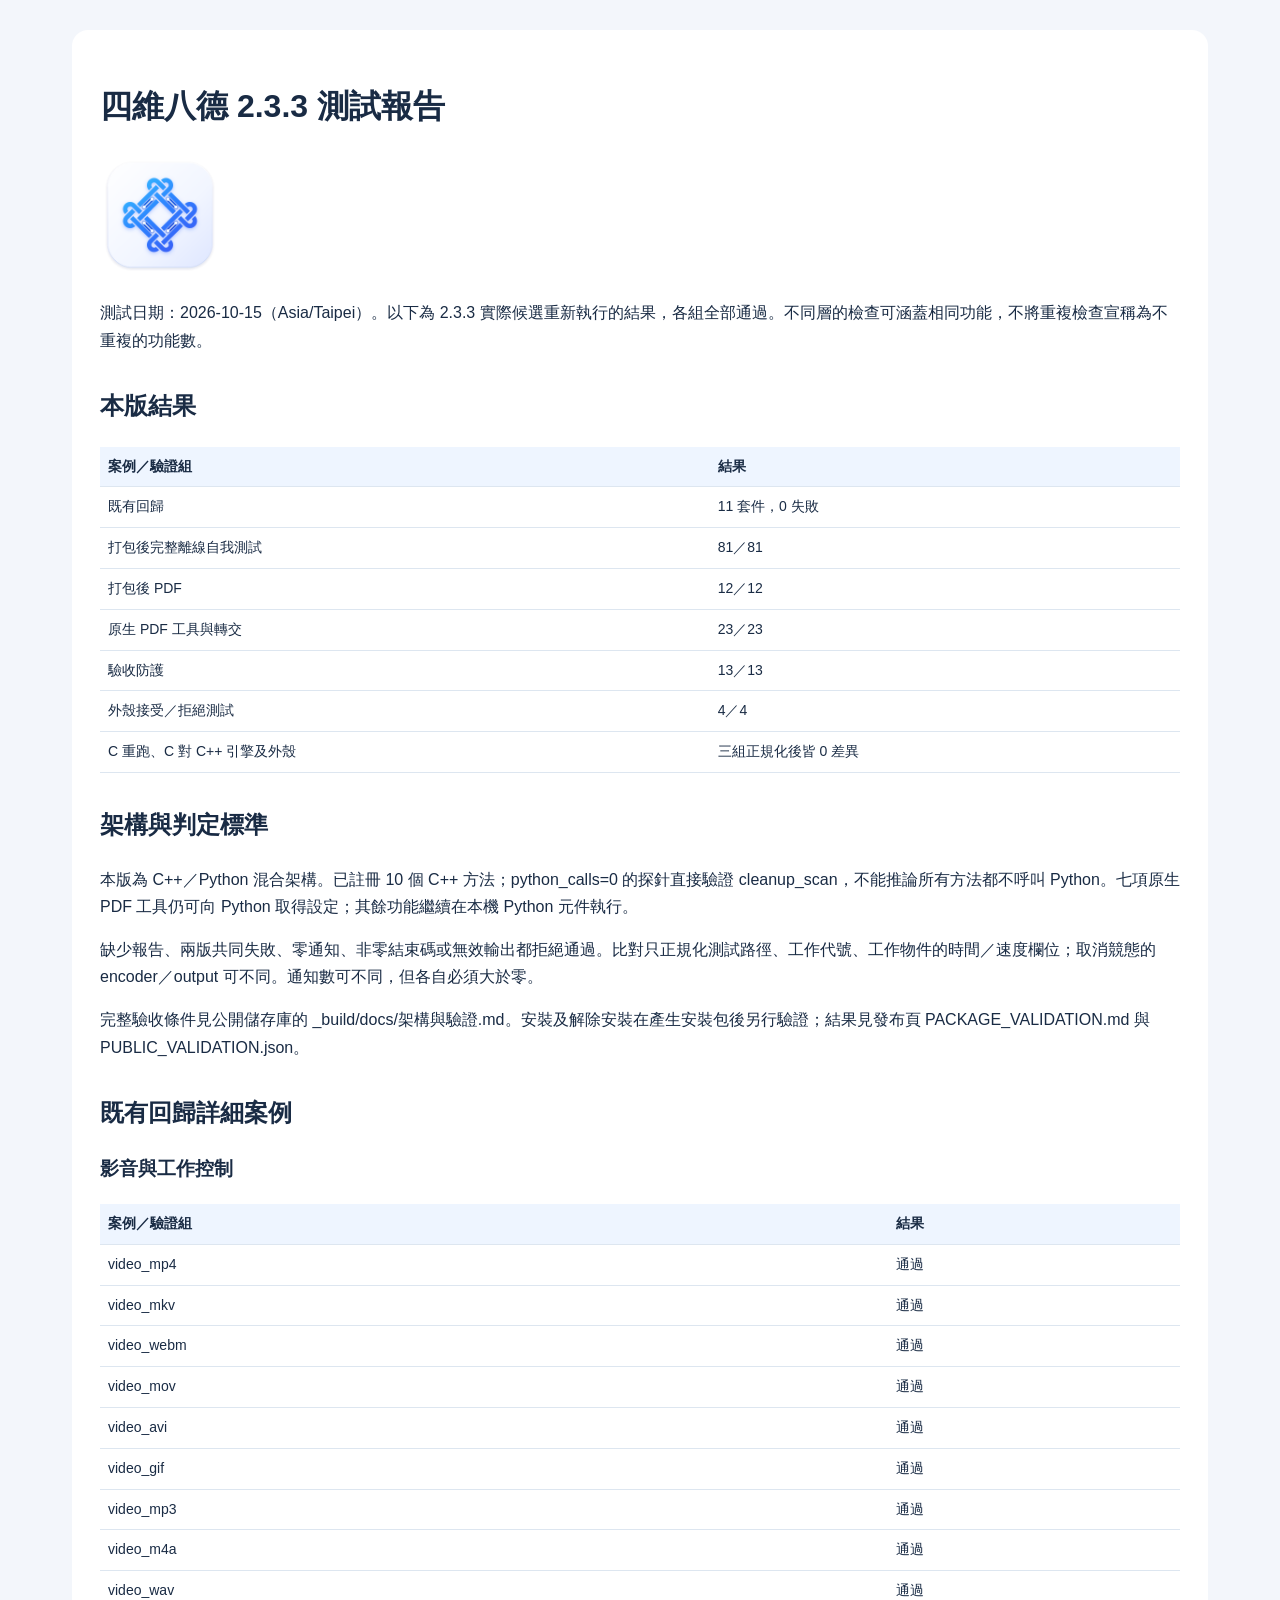
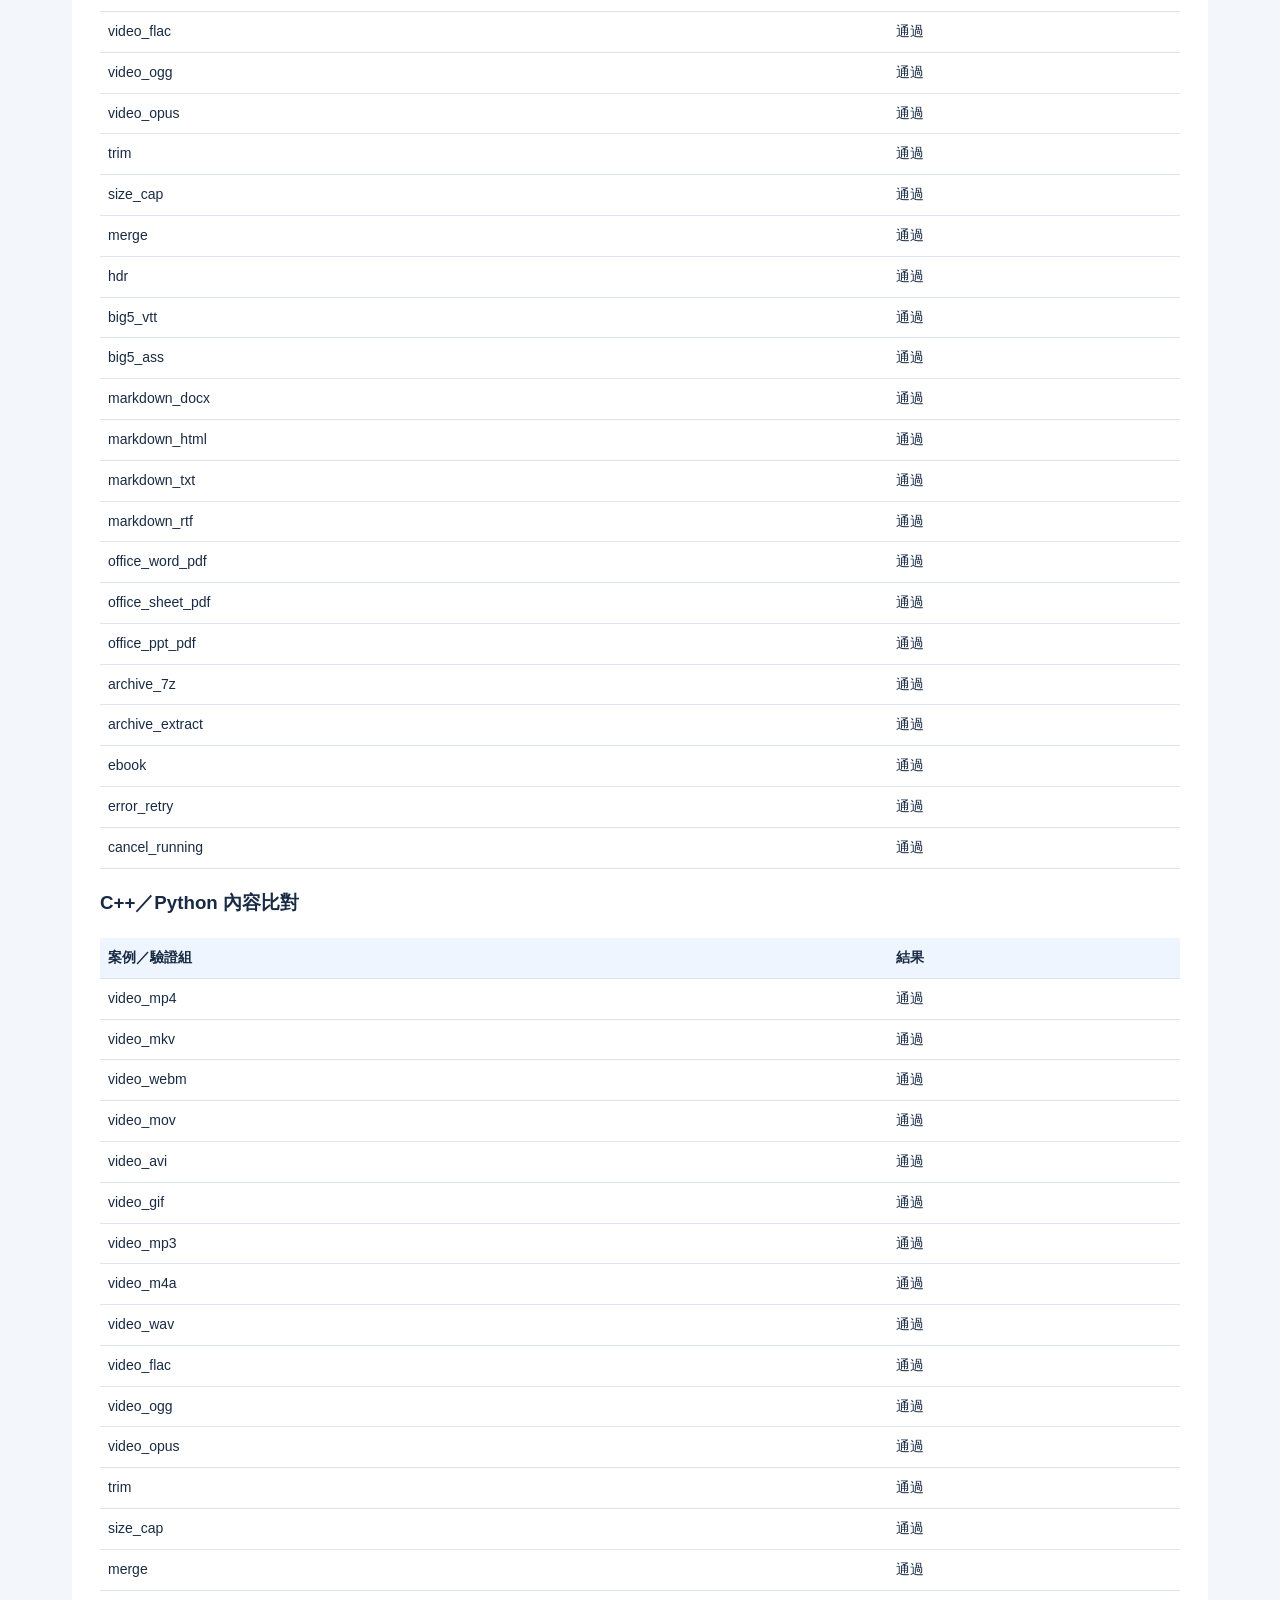
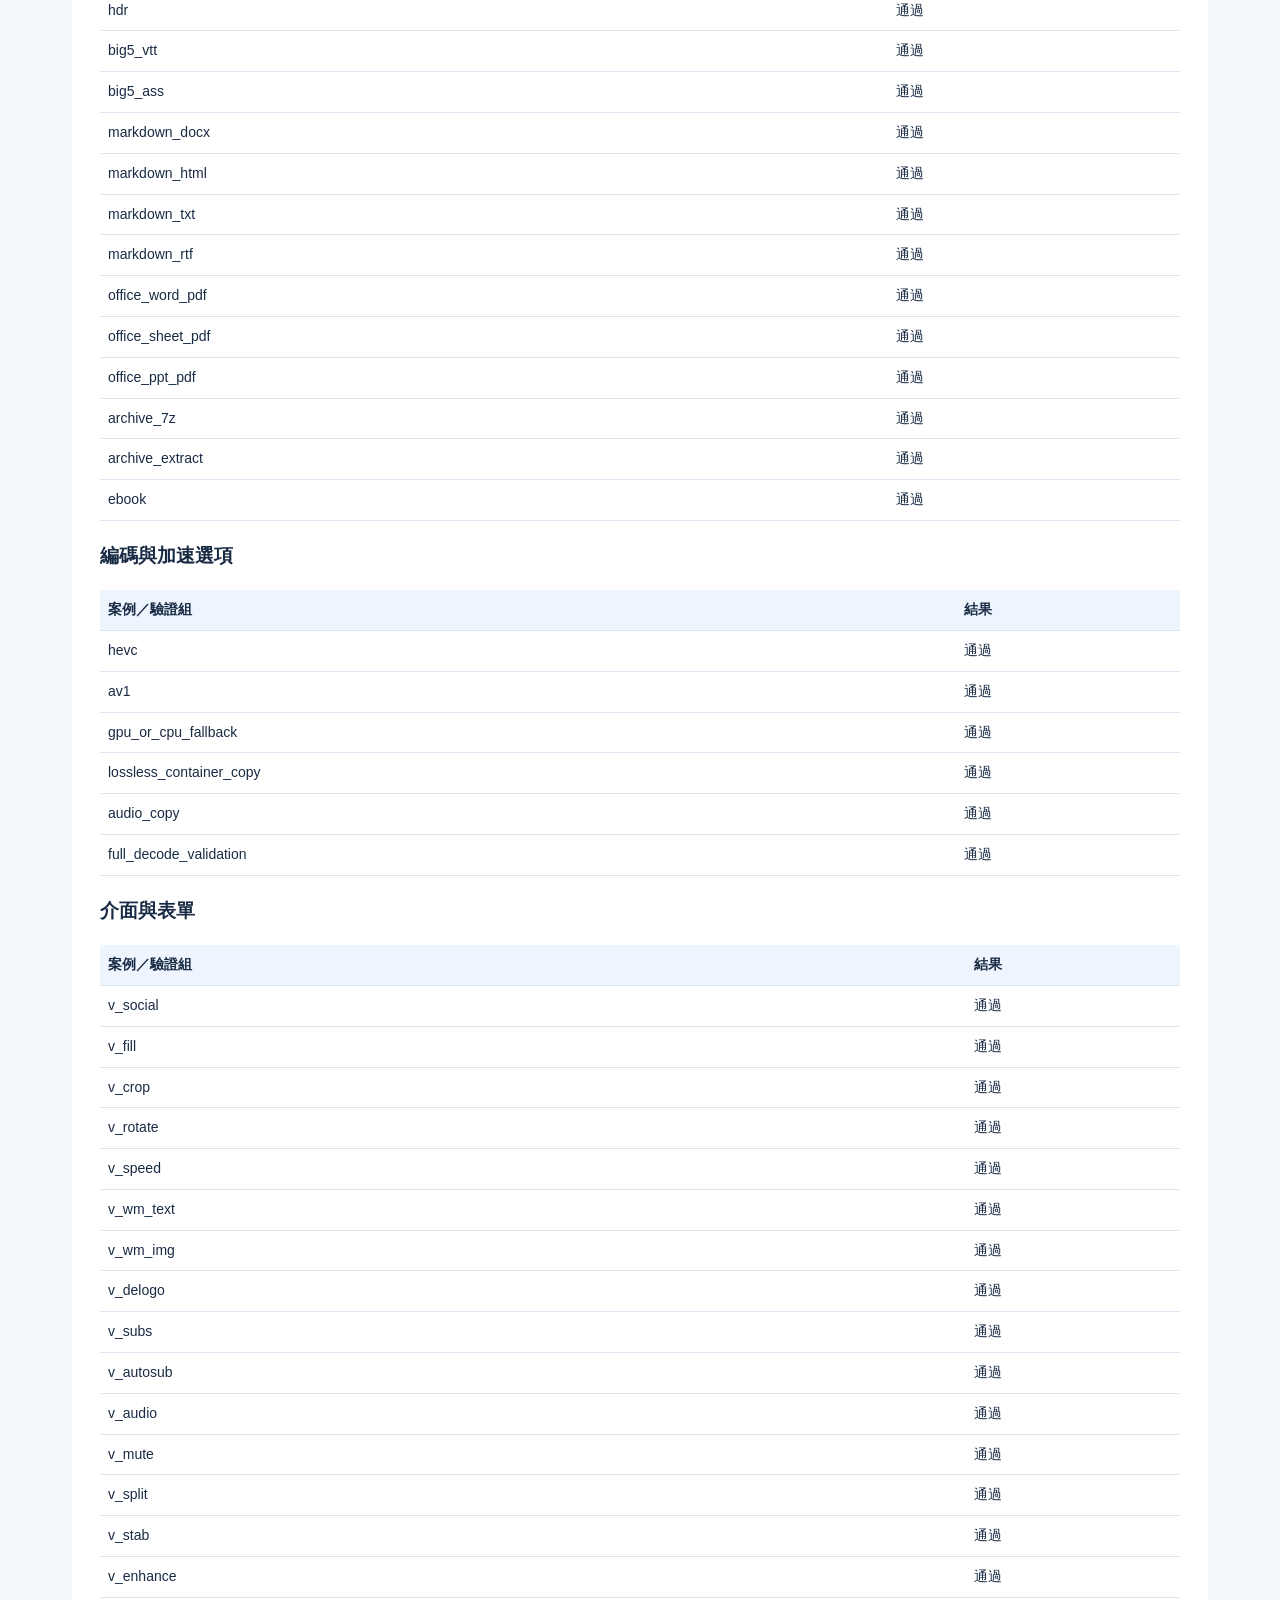
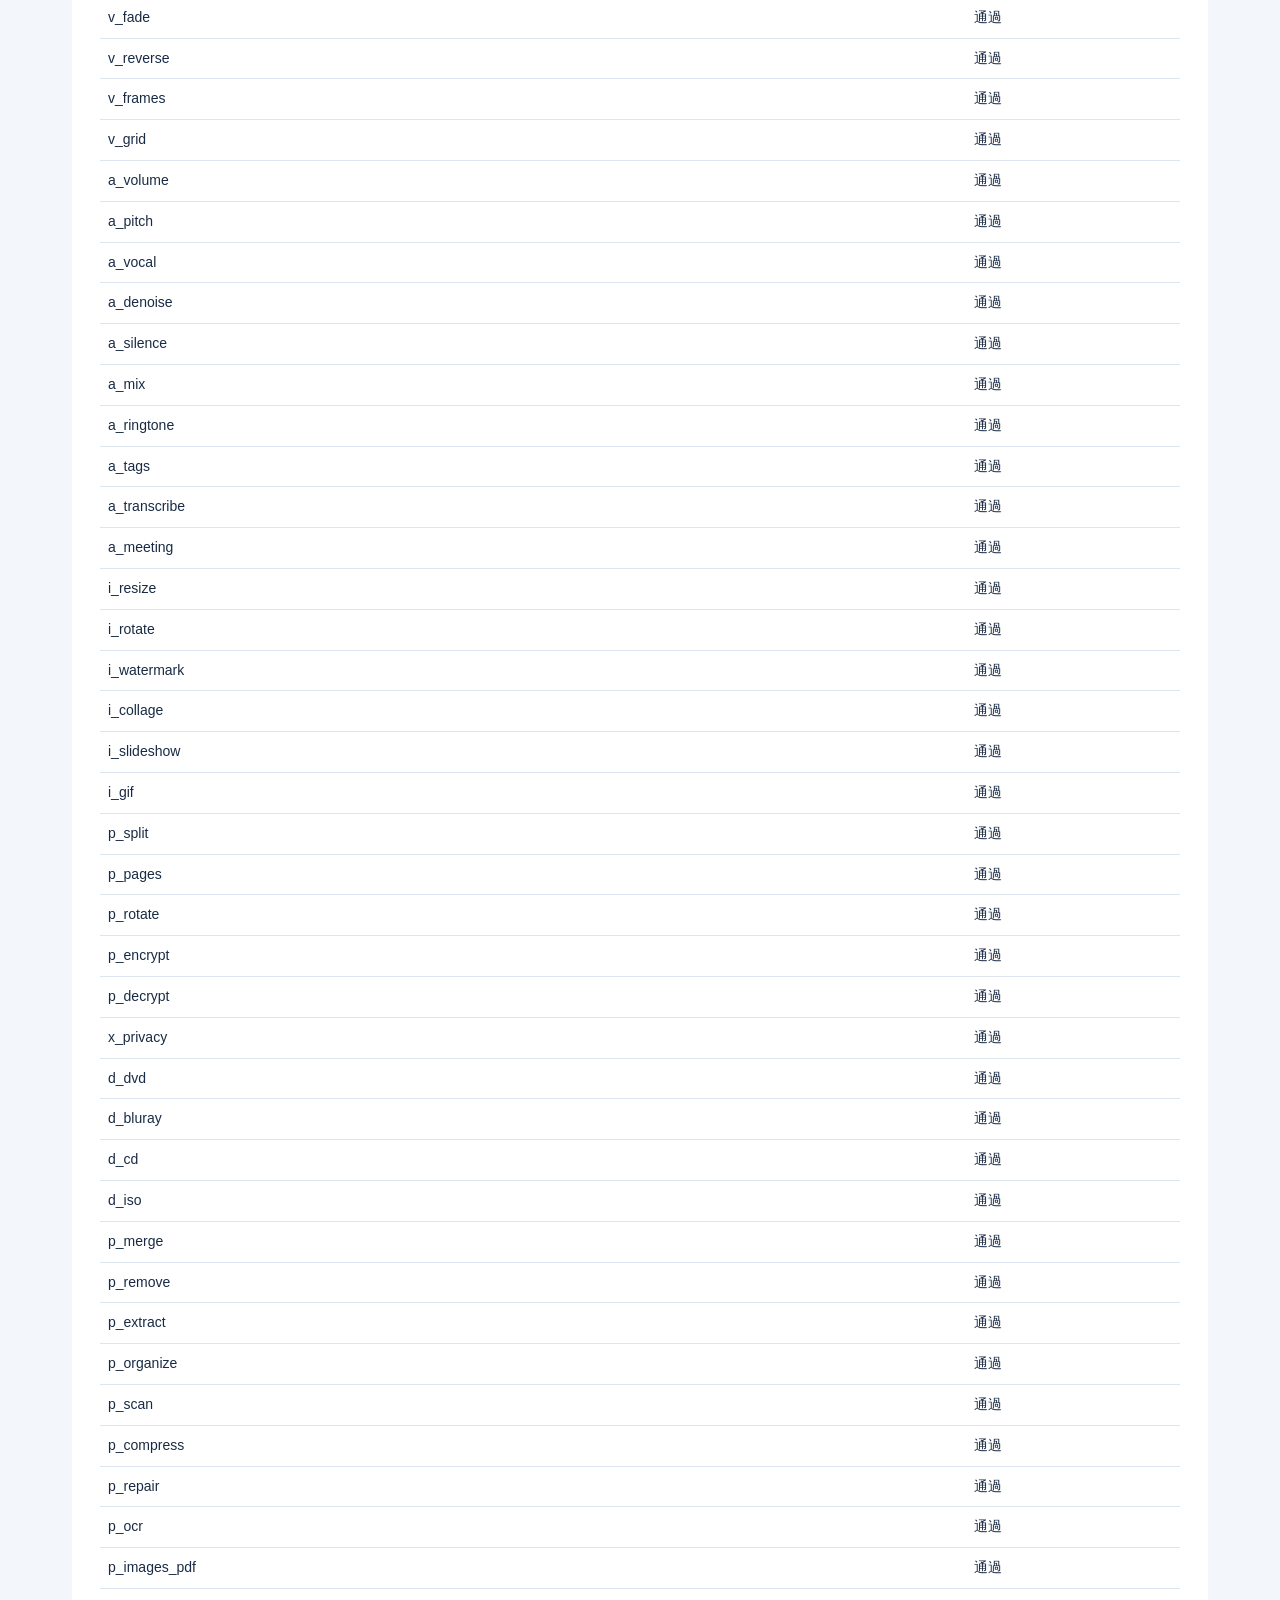
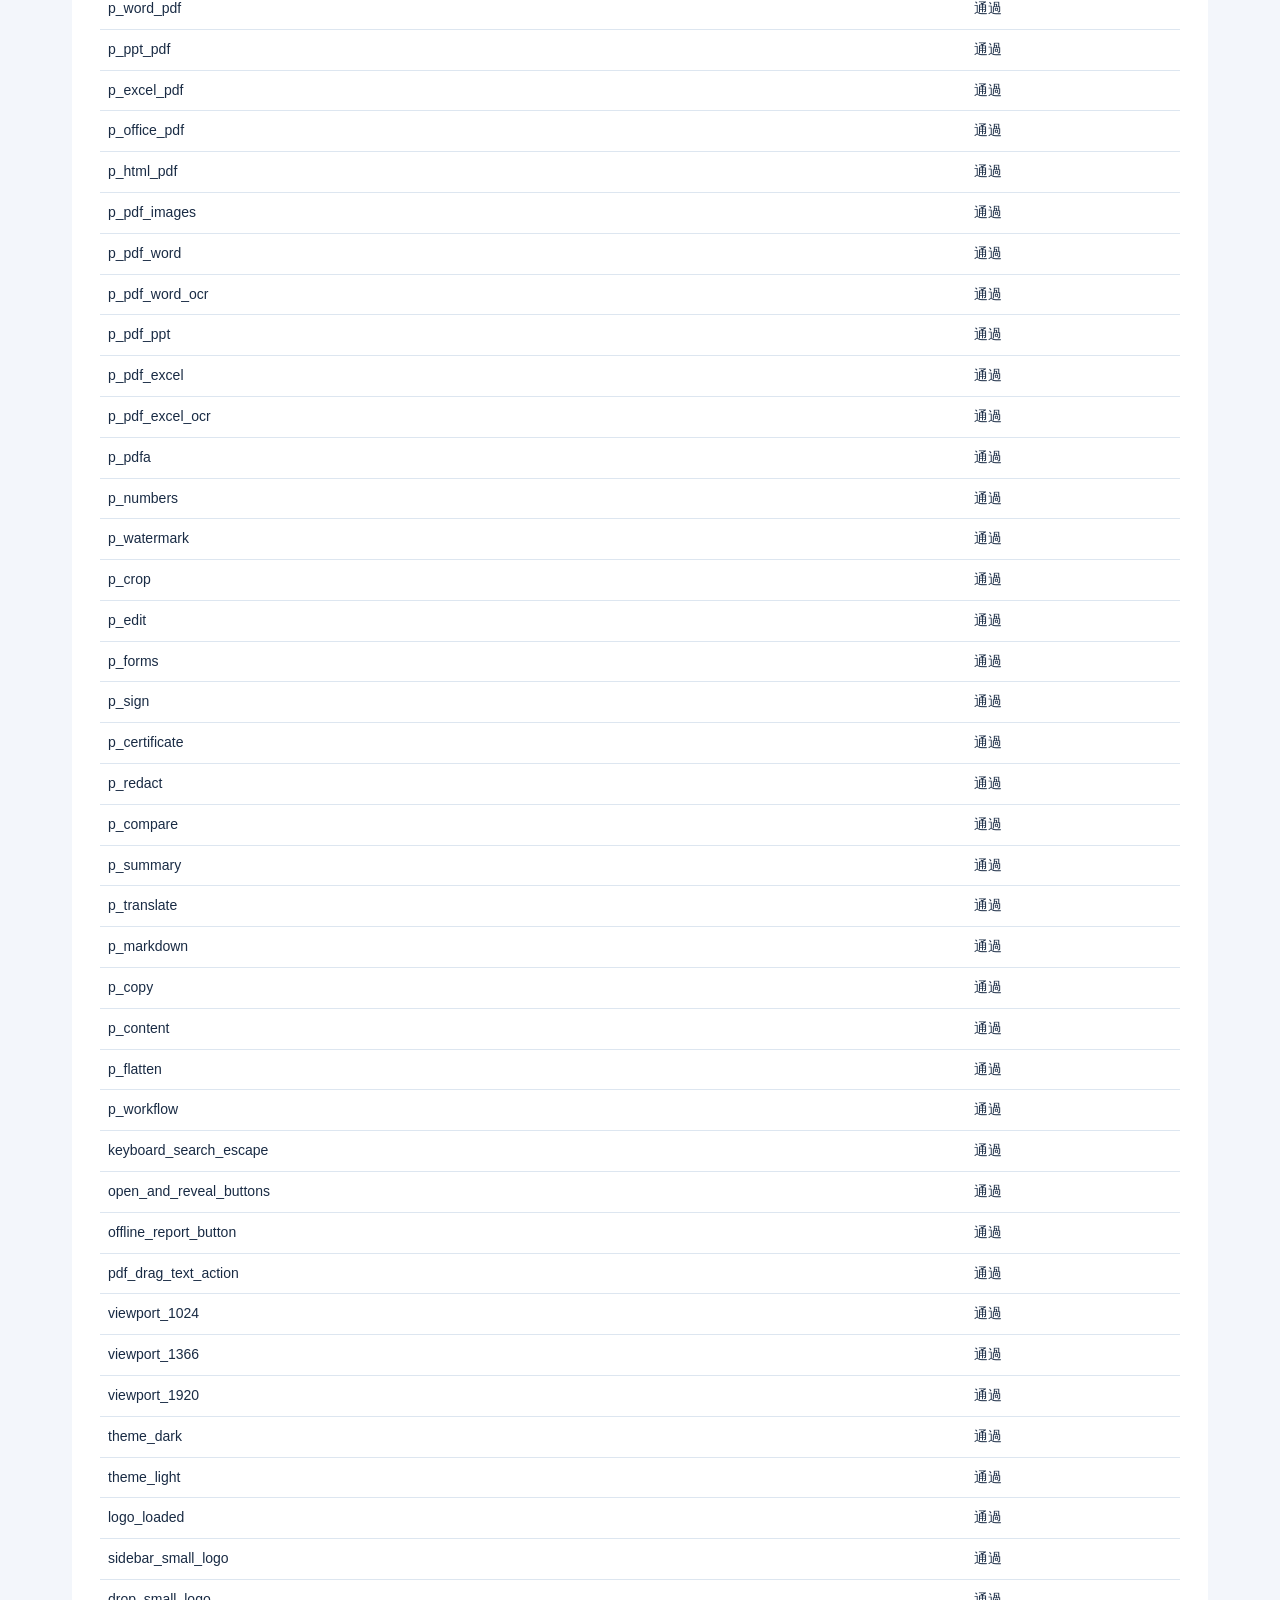
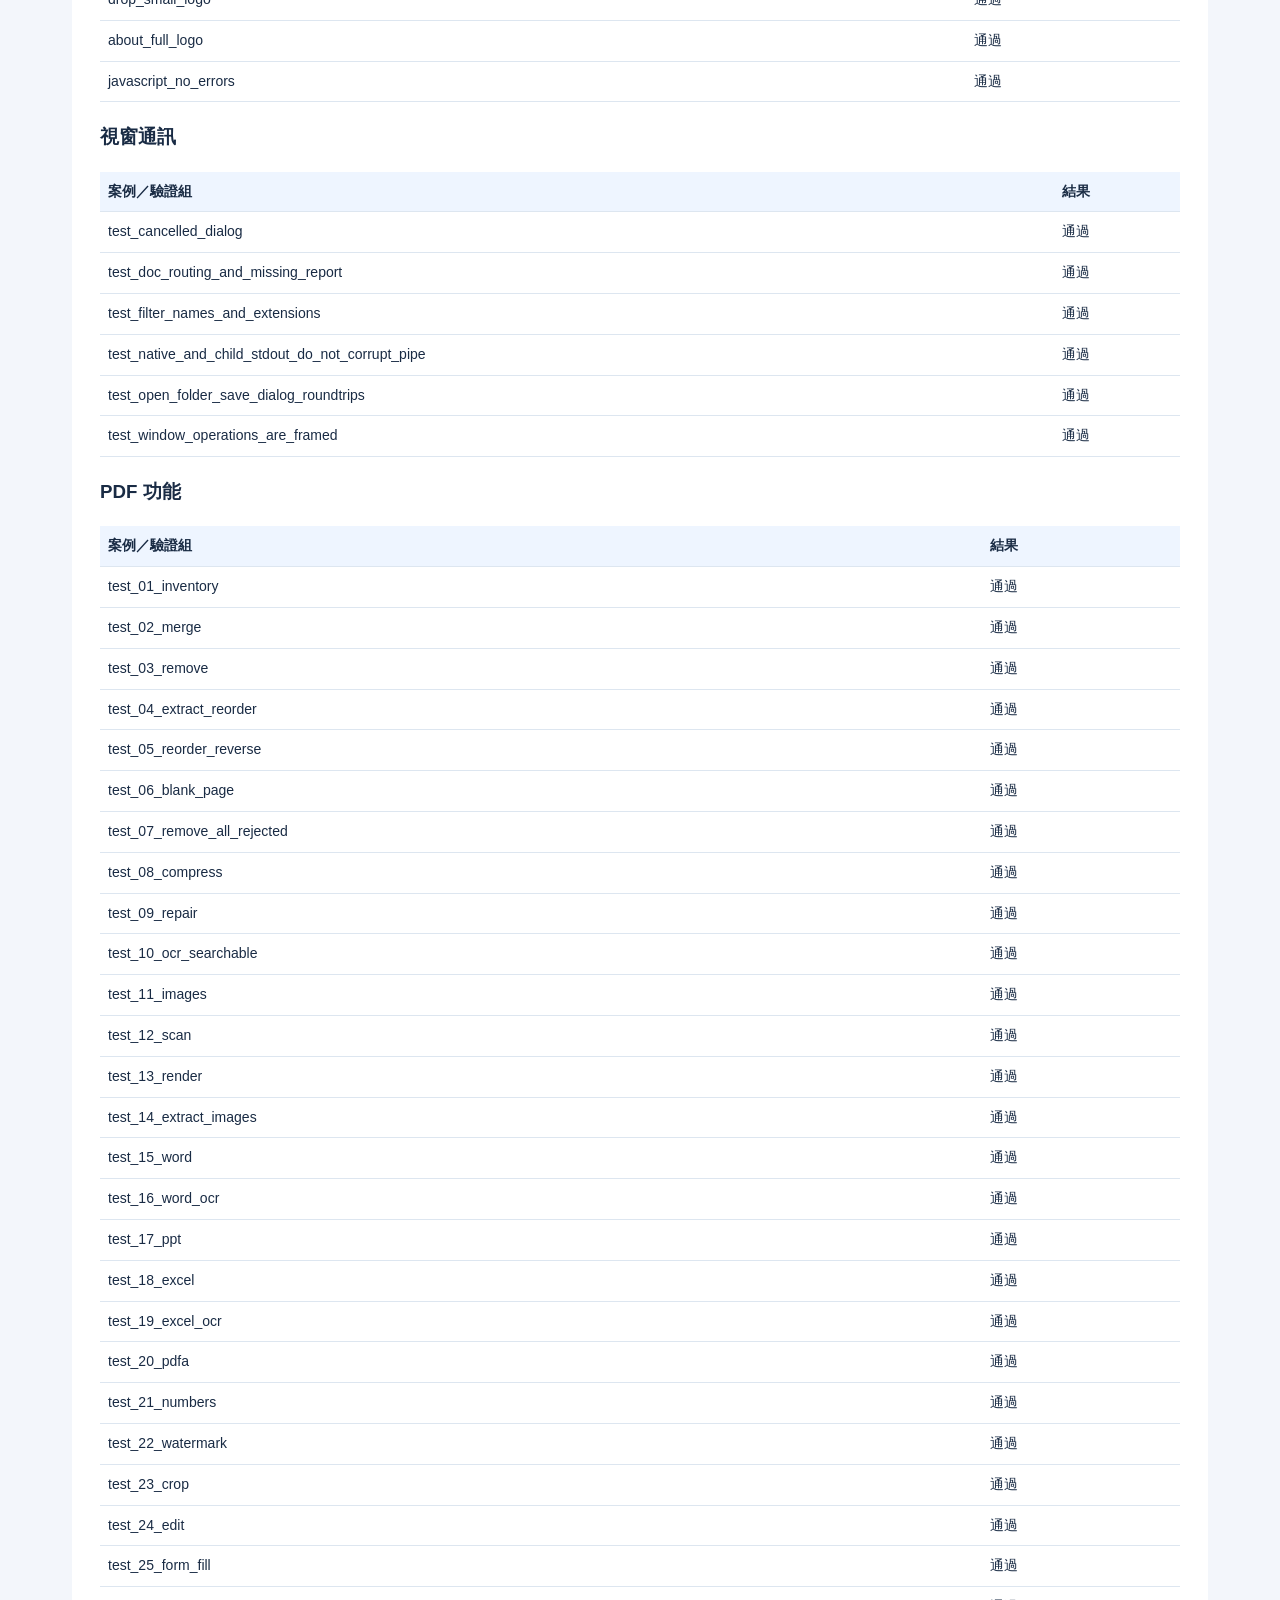
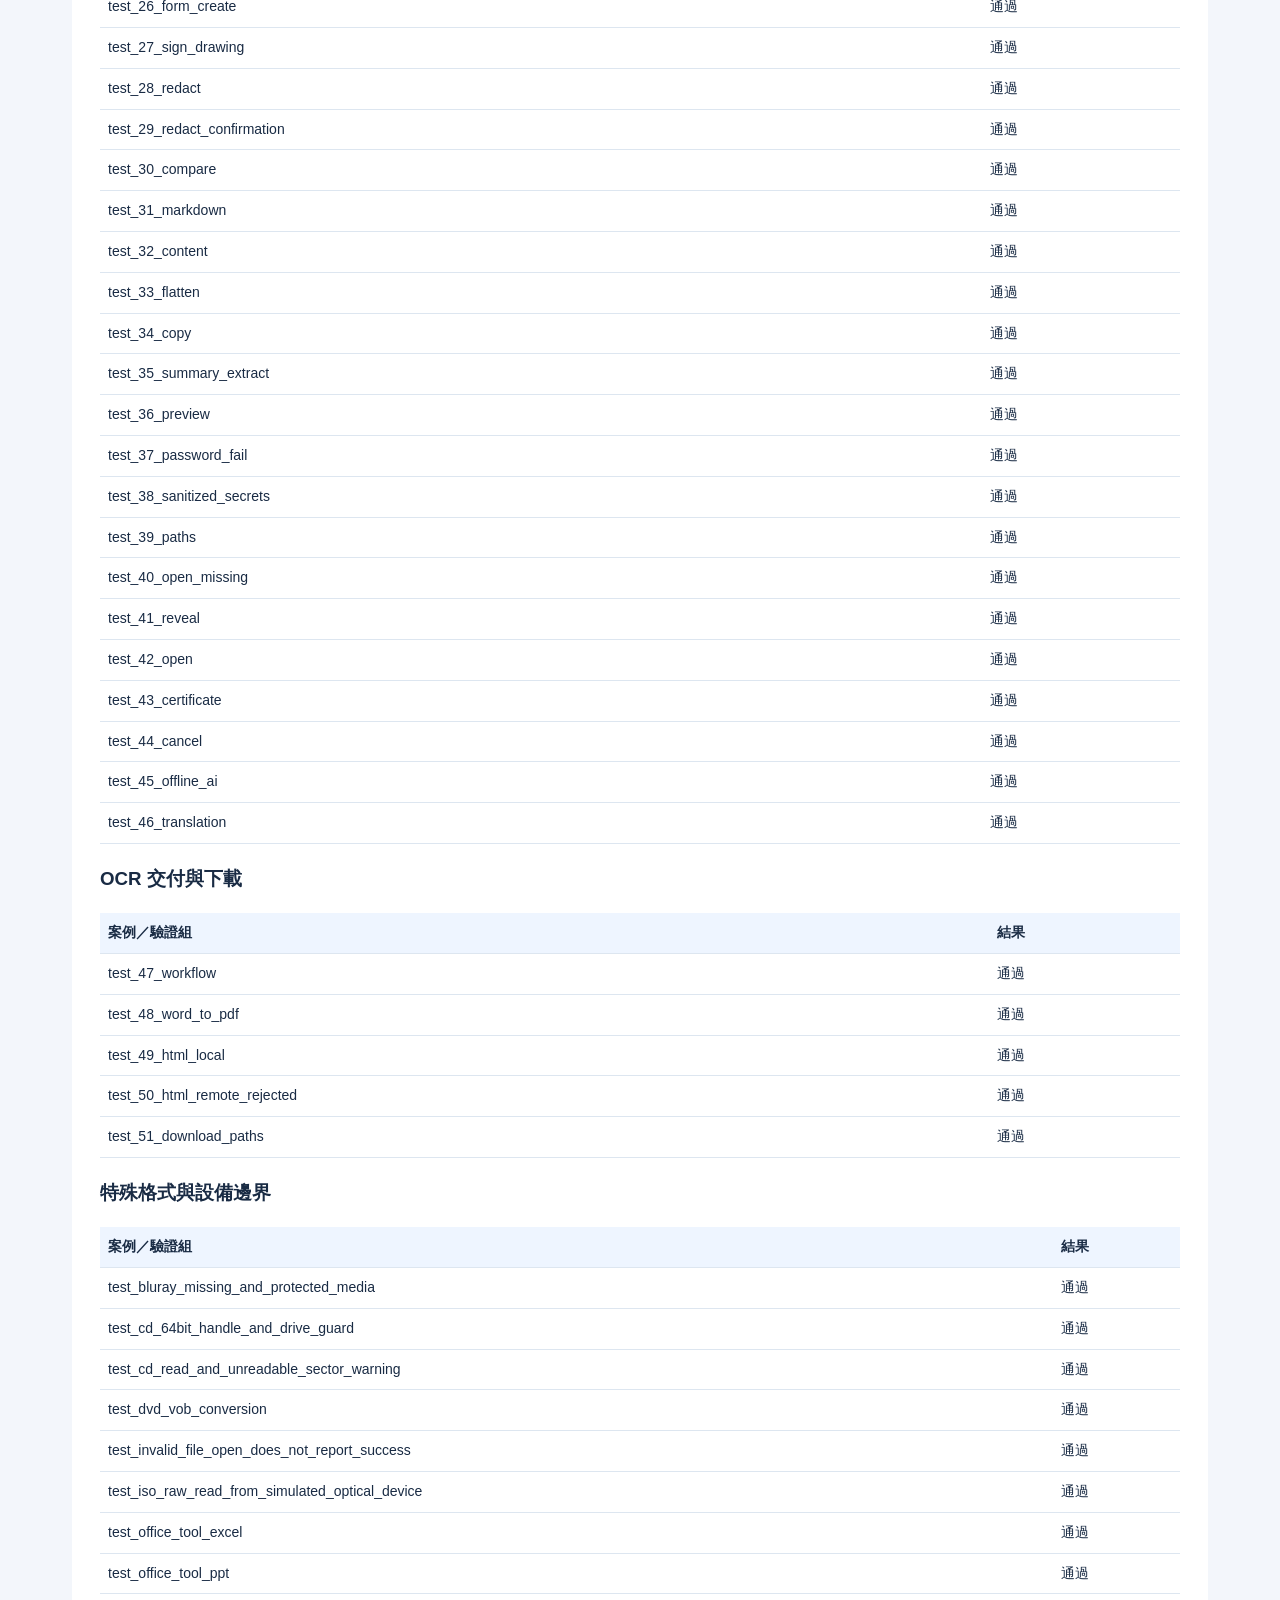
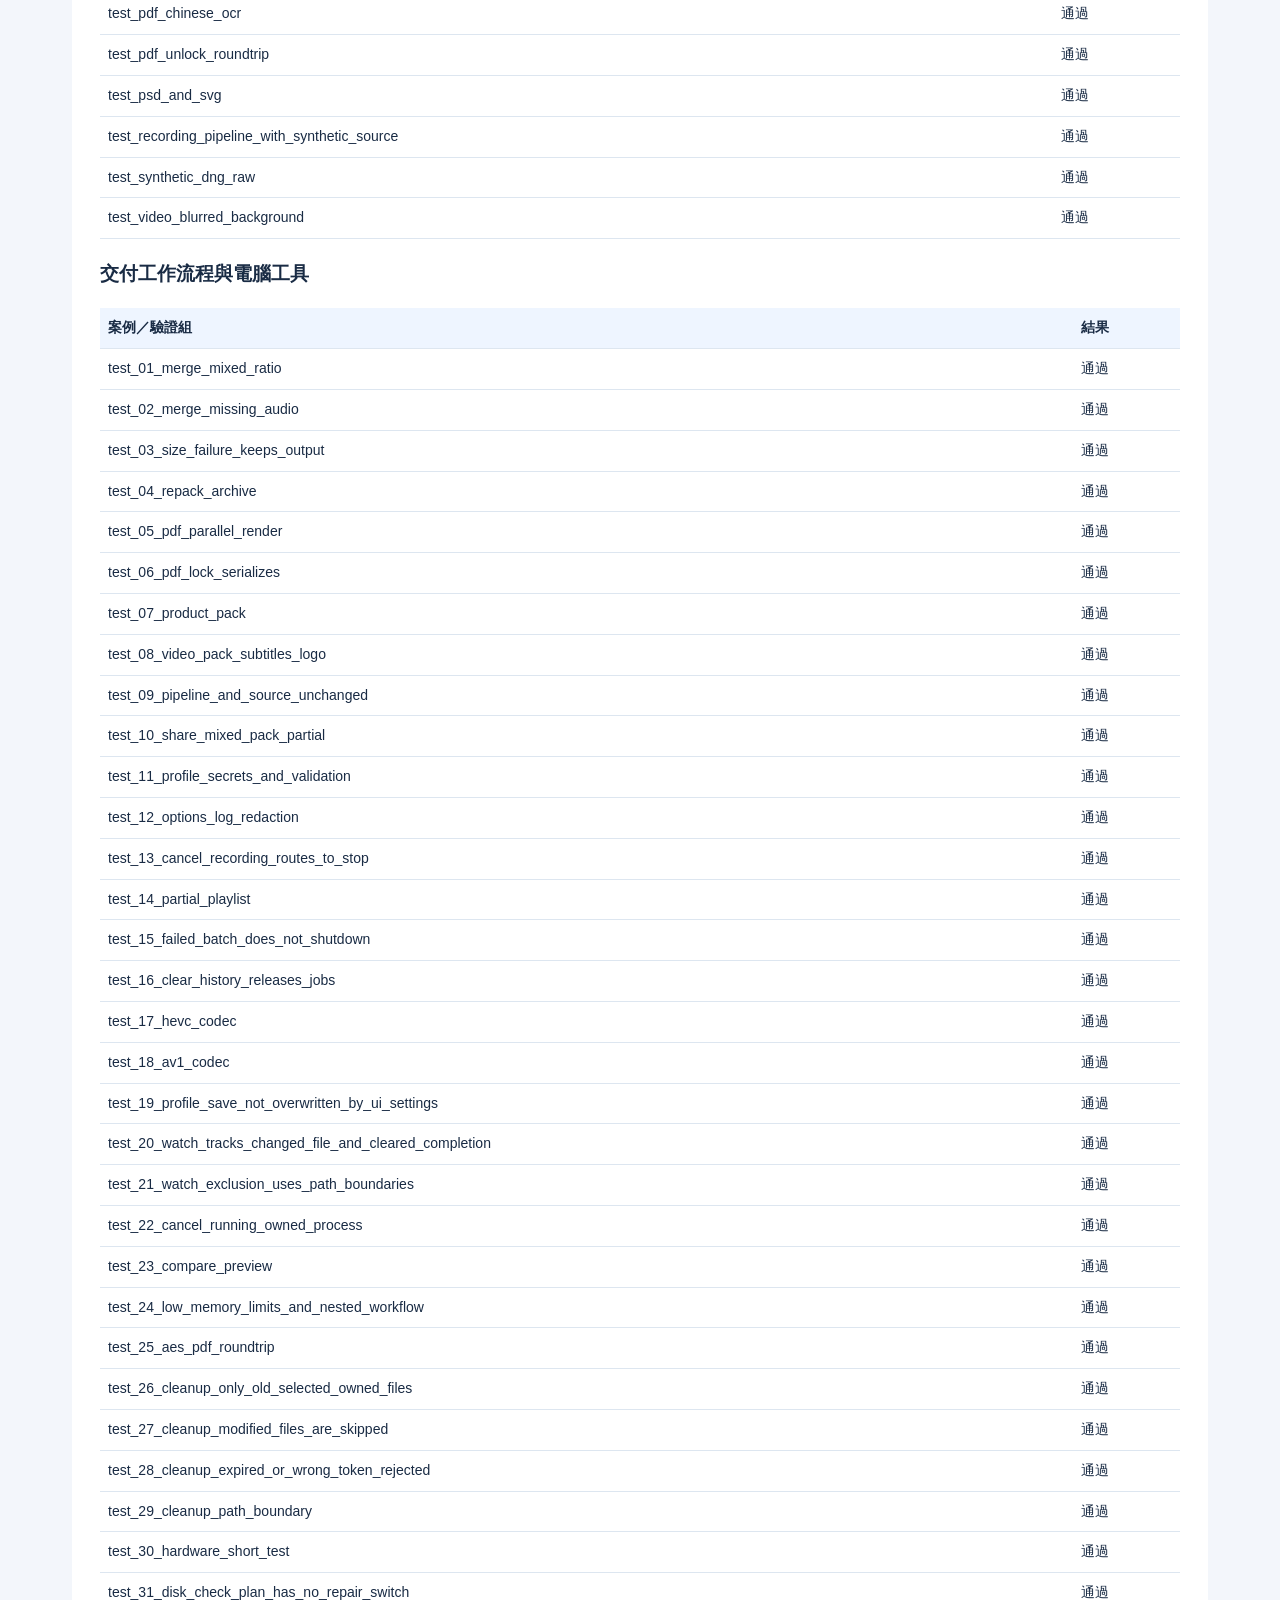
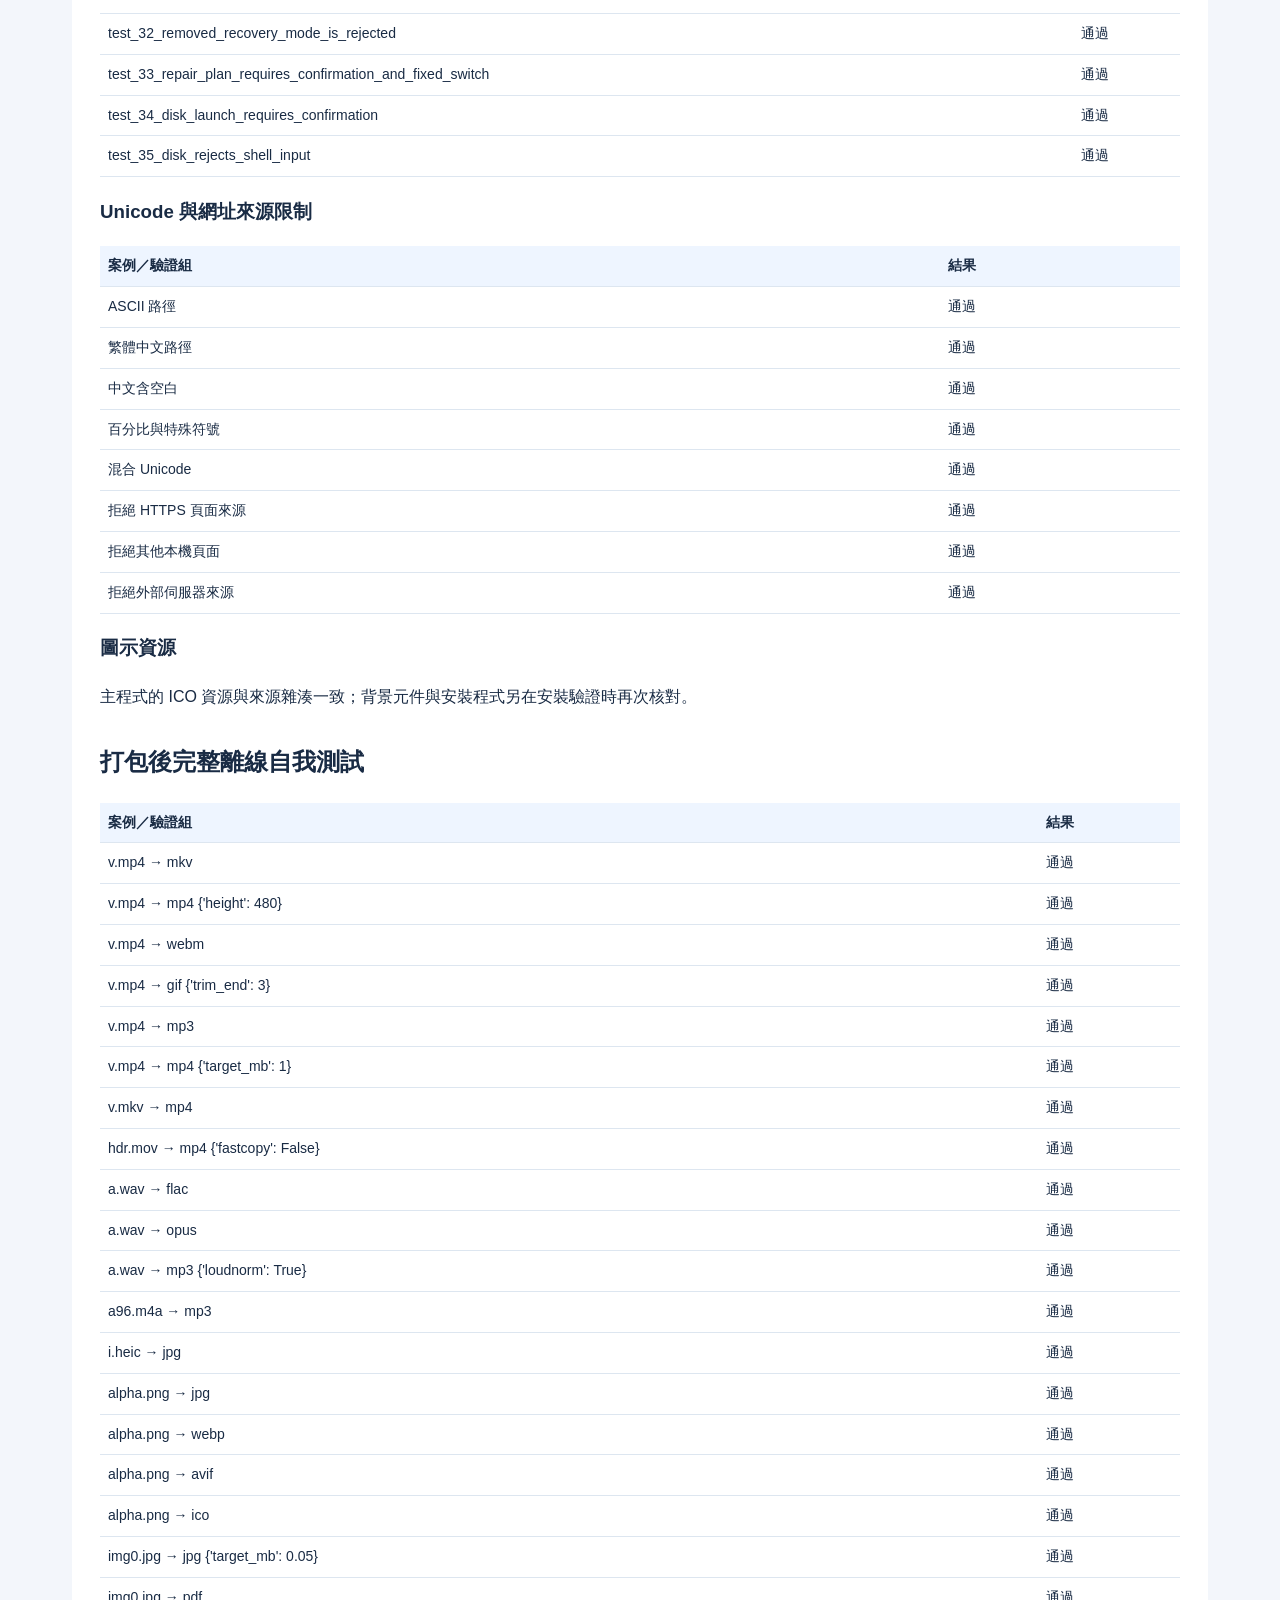
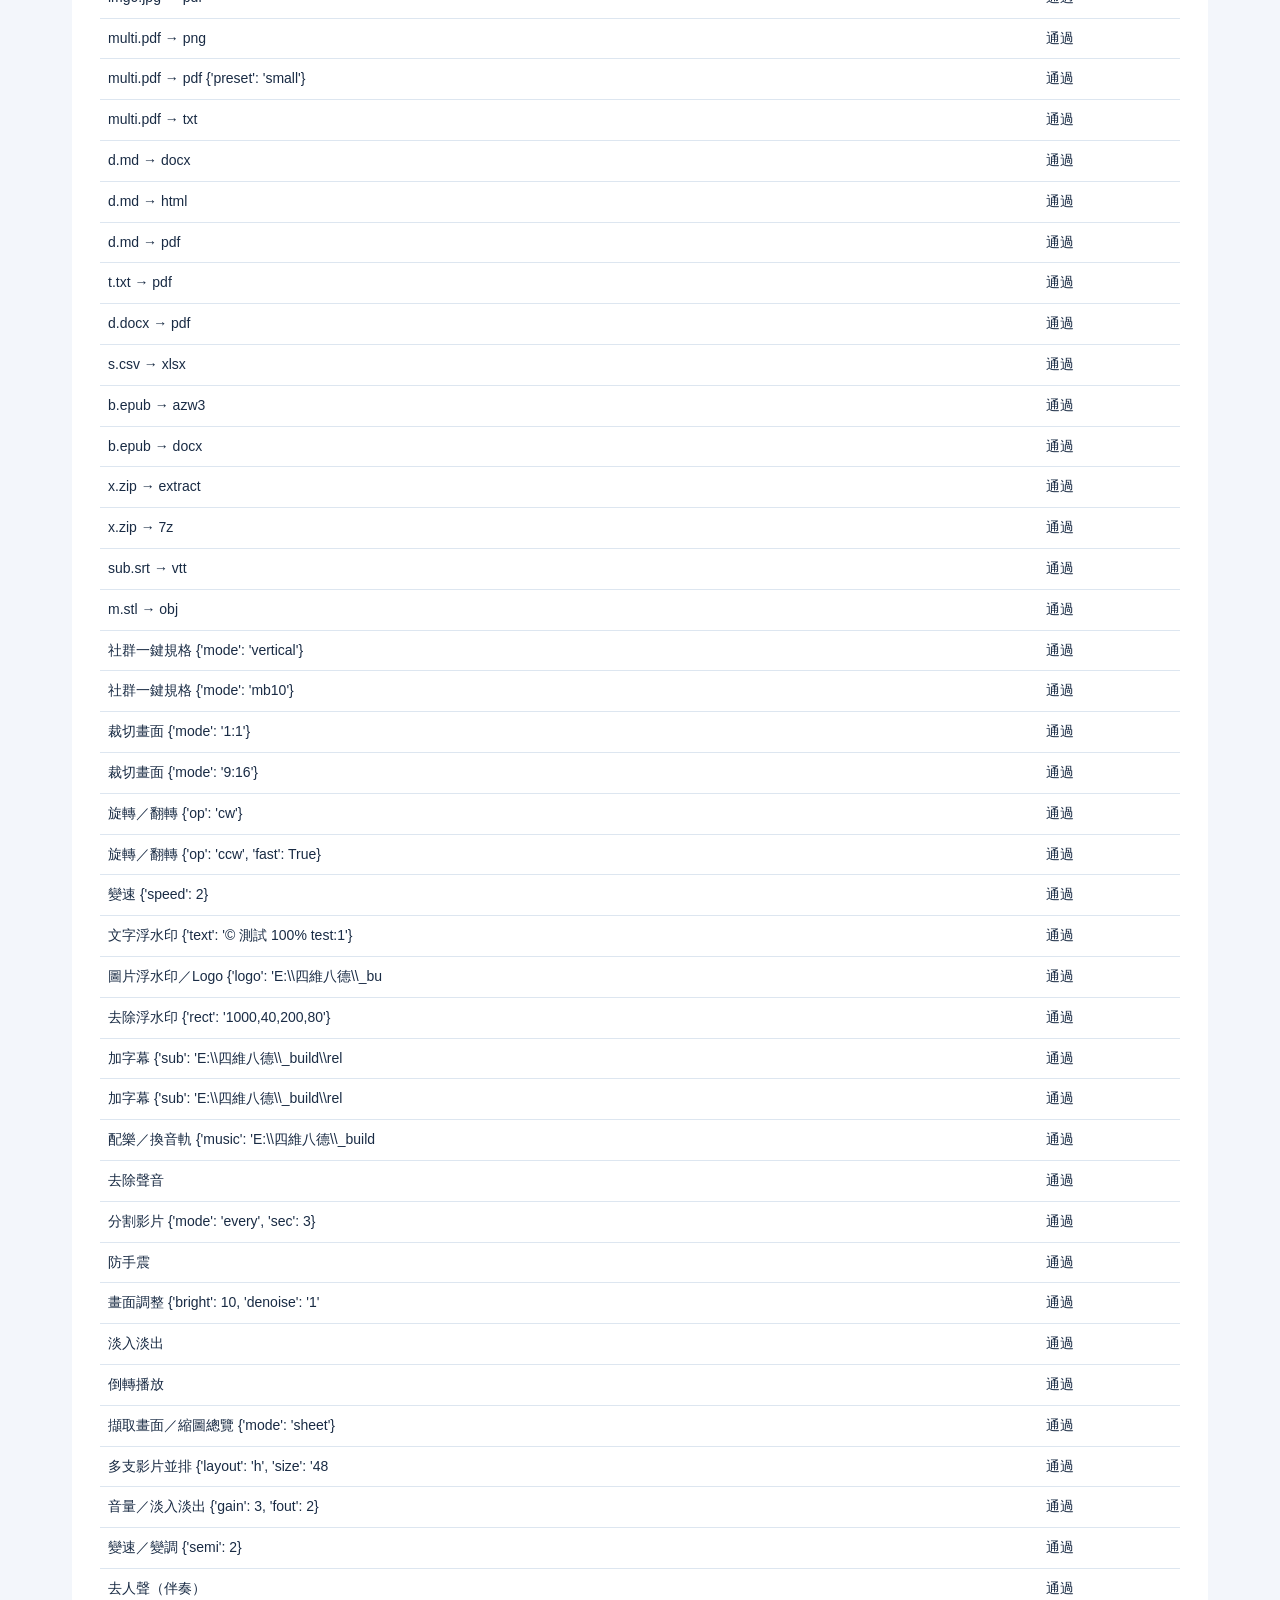
==== commit c6bfac26: "Migrate native processing to C++ and verify 2.3.3 offline functionality" ====
--- a/測試報告.html
+++ b/測試報告.html
@@ -1 +1 @@
-<!doctype html><html lang="zh-Hant"><meta charset="utf-8"><meta name="viewport" content="width=device-width"><title>四維八德 2.3.2 測試報告</title><style>body{margin:0;background:#f3f6fb;color:#192b44;font:16px/1.75 "Segoe UI","Microsoft JhengHei",sans-serif}main{max-width:1080px;margin:36px auto;padding:32px;background:white;border-radius:20px;box-shadow:0 12px 42px #143d5d12}h1{font-size:32px}h2{margin-top:36px;border-top:1px solid #e0e8f2;padding-top:24px}h3{margin-top:28px}table{width:100%;border-collapse:collapse;font-size:14px;margin:20px 0}td,th{padding:10px 12px;text-align:left;border-bottom:1px solid #e4eaf2}th{background:#eef5ff;color:#164985}a{color:#006ad3}img{width:120px;height:120px;object-fit:contain;border-radius:24px}li{margin:8px 0}.lead{color:#376c91;background:#eaf4ff;padding:20px;border-radius:12px}@media(max-width:750px){main{margin:0;padding:18px;border-radius:0}table{font-size:12px;display:block;overflow:auto}}</style><main><h1>四維八德 2.3.2 測試報告</h1><img src="assets/logo.png" alt="四維八德藍寶石 Logo"><p>測試日期：2026-10-15（Asia/Taipei）。最終已執行測試 <strong>374／374 通過，0 項失敗</strong>。介面涵蓋 82 個工具、446 種表單狀態。相同功能在不同層的檢查分別計數；數字不是不重複的功能數，也不表示所有電腦、所有文件或 AI 輸出都沒有錯誤。</p><h2>測試環境與方法</h2><p>Windows AMD64，系統版本 10.0.26300，20 個 CPU 執行緒，已偵測 NVIDIA NVENC；Python 3.12.10、MSVC、WebView2。C 程式實際在 Windows 編譯並執行。使用自行產生的影音、圖片、文件、壓縮檔、RAW／PSD、OCR 圖片及測試憑證。未錄製使用者螢幕、麥克風或實際修復使用者磁碟。</p><table><tbody><tr><th>測試組</th><th>通過</th><th>失敗</th></tr><tr><td>C 轉檔與工作控制</td><td>30/30</td><td>0</td></tr><tr><td>C／Python 內容比對</td><td>28/28</td><td>0</td></tr><tr><td>C 編碼與加速選項</td><td>6/6</td><td>0</td></tr><tr><td>PDF 打包元件</td><td>12/12</td><td>0</td></tr><tr><td>介面與表單</td><td>96/96</td><td>0</td></tr><tr><td>Unicode 與來源網址限制</td><td>8/8</td><td>0</td></tr><tr><td>精簡資源與模型內容</td><td>4/4</td><td>0</td></tr><tr><td>新版圖示資源</td><td>2/2</td><td>0</td></tr><tr><td>完整離線自我測試</td><td>81/81</td><td>0</td></tr><tr><td>PDF 功能與內容</td><td>46/46</td><td>0</td></tr><tr><td>OCR 交付與下載</td><td>5/5</td><td>0</td></tr><tr><td>工作流程與電腦工具</td><td>35/35</td><td>0</td></tr><tr><td>視窗管線與對話框</td><td>6/6</td><td>0</td></tr><tr><td>特殊格式與設備邊界</td><td>14/14</td><td>0</td></tr><tr><td>Windows 原生視窗整合</td><td>1/1</td><td>0</td></tr></tbody></table><h2>2.3.2 Logo 更新與回歸驗證</h2><p>側邊欄 34 px 與拖放區 44 px 使用無節點小圖，關於視窗 84 px 保留完整版。新增三項介面位置／尺寸／載入檢查及兩個程式的 ICO 資源雜湊比對。小尺寸高度配置仍依既有響應式樣式調整。本輪完整重跑原有測試，沒有把前版結果當作本版新測試。安裝包圖示與實際安装另在打包後驗證。</p><p>首次在沙箱執行時，暫存路徑权限阻擋部分外部引擎，已改在正常 Windows 環境重新執行；受阻結果未計為通過。一次共用測試暫存狀態下 CSV 轉 XLSX 未完成，最終完整離線測試使用獨立乾淨資料夾重跑。</p><h2>既有修正與回歸驗證</h2><ul><li>C 建置腳本的路徑引號錯誤，已修正並完成 Windows 編譯。</li><li>安裝在中文路徑時，WebView2 的 UTF-8 網址被誤判為其他頁面；已修正單次解碼並通過中文、空白、百分比、特殊字元與混合 Unicode 的檢查。</li><li>有格式篩選條件的檔案對話框引用錯誤，已修正；開檔、另存與選資料夾往返測試均通過。</li><li>短於監看間隔的工作可能漏掉完成通知；改為依工作建立時間記錄新完成工作，實際混合 C／Python 工作已收到一次完成通知。</li><li>JSON 數值精度不足可能影響時間判斷，改為保留雙精度數值。</li><li>C 与 Python 的 Office 引擎原先共用暫存設定資料夾，已拆開避免彼此佔用。</li><li>CD 裝置的 64 位元控制代碼型別與一般磁碟防誤選；讀取失敗的磁區會明示警告。</li><li>錄影子程序結束後關閉管線；原生引擎加入程序群組結束時清理，避免引擎殘留。</li><li>背景通訊隔離標準輸出，避免第三方元件輸出混入呼叫結果；秘密參數不寫入例外記錄。</li><li>介面只接受自己的本機頁面呼叫，其他頁面的導覽會被拒絕；測試說明入口會回報找不到檔案等問題。</li></ul><h2>實際內容驗證</h2><p>C 与 Python 的 28 組相同轉檔比對影音解碼影格與音訊、PDF 頁面像素與文字、Word／EPUB 文字、解壓縮內容與字幕文字。容量限制轉檔採用容量、影格數與時間一致檢查：受有損編碼與位元率控制影響，兩邊畫面雜湊可能不同。封裝時間戳、隨機識別碼與 ZIP 中繼資料不作為内容不同的判斷。</p><p>PDF 測試檢查合併後頁數與文字、刪除／抽取順序、OCR 可搜尋文字、Office 輸出、表單填值與新增欄位、永久遮蔽後秘密文字不存在、簽章欄位存在及原始文件保留。PDF/A 測試使用本機 Ghostscript 產生並檢查輸出；尚未經獨立 veraPDF 認證。自簽憑證用於功能測試，不代表公開信任、法定效力或時間戳。</p><p>AI 測試包含本機字幕、Word 逐字稿、快速摘錄與離線模型會議摘要、PDF 摘要及翻譯。檢查程序完成、檔案與文字存在，<strong>不代表語音辨識逐字正確或翻譯、摘要的語意品質達到 100%</strong>。實測辨識會將「四維八德」寫為同音字，仍需人工校對。</p><h2>各項測試詳細結果</h2><h3>C 轉檔與工作控制</h3><table><tbody><tr><th>項目</th><th>結果</th><th>補充</th></tr><tr><td>video_mp4</td><td>通過</td><td>影音串流可讀取（未做全片解碼）</td></tr><tr><td>video_mkv</td><td>通過</td><td>影音串流可讀取（未做全片解碼）</td></tr><tr><td>video_webm</td><td>通過</td><td>影音串流可讀取（未做全片解碼）</td></tr><tr><td>video_mov</td><td>通過</td><td>影音串流可讀取（未做全片解碼）</td></tr><tr><td>video_avi</td><td>通過</td><td>影音串流可讀取（未做全片解碼）</td></tr><tr><td>video_gif</td><td>通過</td><td>影音串流可讀取（未做全片解碼）</td></tr><tr><td>video_mp3</td><td>通過</td><td>影音串流可讀取（未做全片解碼）</td></tr><tr><td>video_m4a</td><td>通過</td><td>影音串流可讀取（未做全片解碼）</td></tr><tr><td>video_wav</td><td>通過</td><td>影音串流可讀取（未做全片解碼）</td></tr><tr><td>video_flac</td><td>通過</td><td>影音串流可讀取（未做全片解碼）</td></tr><tr><td>video_ogg</td><td>通過</td><td>影音串流可讀取（未做全片解碼）</td></tr><tr><td>video_opus</td><td>通過</td><td>影音串流可讀取（未做全片解碼）</td></tr><tr><td>trim</td><td>通過</td><td>影音串流可讀取（未做全片解碼）</td></tr><tr><td>size_cap</td><td>通過</td><td>影音串流可讀取（未做全片解碼） · 容量符合上限</td></tr><tr><td>merge</td><td>通過</td><td>影音串流可讀取（未做全片解碼）</td></tr><tr><td>hdr</td><td>通過</td><td>影音串流可讀取（未做全片解碼）</td></tr><tr><td>big5_vtt</td><td>通過</td><td>檔案已產生</td></tr><tr><td>big5_ass</td><td>通過</td><td>檔案已產生</td></tr><tr><td>markdown_docx</td><td>通過</td><td>檔案已產生</td></tr><tr><td>markdown_html</td><td>通過</td><td>檔案已產生</td></tr><tr><td>markdown_txt</td><td>通過</td><td>檔案已產生</td></tr><tr><td>markdown_rtf</td><td>通過</td><td>檔案已產生</td></tr><tr><td>office_word_pdf</td><td>通過</td><td>PDF 結構可讀取</td></tr><tr><td>office_sheet_pdf</td><td>通過</td><td>PDF 結構可讀取</td></tr><tr><td>office_ppt_pdf</td><td>通過</td><td>PDF 結構可讀取</td></tr><tr><td>archive_7z</td><td>通過</td><td>壓縮檔完整性檢查通過</td></tr><tr><td>archive_extract</td><td>通過</td><td>已檢查 1 個輸出檔案</td></tr><tr><td>ebook</td><td>通過</td><td>檔案已產生</td></tr><tr><td>error_retry</td><td>通過</td><td></td></tr><tr><td>cancel_running</td><td>通過</td><td></td></tr></tbody></table><h3>C／Python 內容比對</h3><table><tbody><tr><th>項目</th><th>結果</th><th>補充</th></tr><tr><td>video_mp4</td><td>通過</td><td></td></tr><tr><td>video_mkv</td><td>通過</td><td></td></tr><tr><td>video_webm</td><td>通過</td><td></td></tr><tr><td>video_mov</td><td>通過</td><td></td></tr><tr><td>video_avi</td><td>通過</td><td></td></tr><tr><td>video_gif</td><td>通過</td><td></td></tr><tr><td>video_mp3</td><td>通過</td><td></td></tr><tr><td>video_m4a</td><td>通過</td><td></td></tr><tr><td>video_wav</td><td>通過</td><td></td></tr><tr><td>video_flac</td><td>通過</td><td></td></tr><tr><td>video_ogg</td><td>通過</td><td></td></tr><tr><td>video_opus</td><td>通過</td><td></td></tr><tr><td>trim</td><td>通過</td><td></td></tr><tr><td>size_cap</td><td>通過</td><td></td></tr><tr><td>merge</td><td>通過</td><td></td></tr><tr><td>hdr</td><td>通過</td><td></td></tr><tr><td>big5_vtt</td><td>通過</td><td></td></tr><tr><td>big5_ass</td><td>通過</td><td></td></tr><tr><td>markdown_docx</td><td>通過</td><td></td></tr><tr><td>markdown_html</td><td>通過</td><td></td></tr><tr><td>markdown_txt</td><td>通過</td><td></td></tr><tr><td>markdown_rtf</td><td>通過</td><td></td></tr><tr><td>office_word_pdf</td><td>通過</td><td></td></tr><tr><td>office_sheet_pdf</td><td>通過</td><td></td></tr><tr><td>office_ppt_pdf</td><td>通過</td><td></td></tr><tr><td>archive_7z</td><td>通過</td><td></td></tr><tr><td>archive_extract</td><td>通過</td><td></td></tr><tr><td>ebook</td><td>通過</td><td></td></tr></tbody></table><h3>C 編碼與加速選項</h3><table><tbody><tr><th>項目</th><th>結果</th><th>補充</th></tr><tr><td>hevc</td><td>通過</td><td>libx265</td></tr><tr><td>av1</td><td>通過</td><td>libsvtav1</td></tr><tr><td>gpu_or_cpu_fallback</td><td>通過</td><td>h264_nvenc</td></tr><tr><td>lossless_container_copy</td><td>通過</td><td>直接封裝（不重新編碼）</td></tr><tr><td>audio_copy</td><td>通過</td><td>aac</td></tr><tr><td>full_decode_validation</td><td>通過</td><td>libx264</td></tr></tbody></table><h3>PDF 打包元件</h3><table><tbody><tr><th>項目</th><th>結果</th><th>補充</th></tr><tr><td>p_merge</td><td>通過</td><td></td></tr><tr><td>p_pdf_word</td><td>通過</td><td></td></tr><tr><td>p_pdf_excel</td><td>通過</td><td></td></tr><tr><td>p_pdf_ppt</td><td>通過</td><td></td></tr><tr><td>p_markdown</td><td>通過</td><td></td></tr><tr><td>p_redact</td><td>通過</td><td></td></tr><tr><td>p_pdfa</td><td>通過</td><td></td></tr><tr><td>p_ocr</td><td>通過</td><td></td></tr><tr><td>p_summary</td><td>通過</td><td></td></tr><tr><td>p_translate</td><td>通過</td><td></td></tr><tr><td>p_workflow</td><td>通過</td><td></td></tr><tr><td>p_certificate</td><td>通過</td><td></td></tr></tbody></table><h3>介面與表單</h3><table><tbody><tr><th>項目</th><th>結果</th><th>補充</th></tr><tr><td>v_social</td><td>通過</td><td>6 種表單狀態</td></tr><tr><td>v_fill</td><td>通過</td><td>11 種表單狀態</td></tr><tr><td>v_crop</td><td>通過</td><td>8 種表單狀態</td></tr><tr><td>v_rotate</td><td>通過</td><td>6 種表單狀態</td></tr><tr><td>v_speed</td><td>通過</td><td>1 種表單狀態</td></tr><tr><td>v_wm_text</td><td>通過</td><td>8 種表單狀態</td></tr><tr><td>v_wm_img</td><td>通過</td><td>8 種表單狀態</td></tr><tr><td>v_delogo</td><td>通過</td><td>1 種表單狀態</td></tr><tr><td>v_subs</td><td>通過</td><td>3 種表單狀態</td></tr><tr><td>v_autosub</td><td>通過</td><td>17 種表單狀態</td></tr><tr><td>v_audio</td><td>通過</td><td>3 種表單狀態</td></tr><tr><td>v_mute</td><td>通過</td><td>1 種表單狀態</td></tr><tr><td>v_split</td><td>通過</td><td>3 種表單狀態</td></tr><tr><td>v_stab</td><td>通過</td><td>4 種表單狀態</td></tr><tr><td>v_enhance</td><td>通過</td><td>4 種表單狀態</td></tr><tr><td>v_fade</td><td>通過</td><td>1 種表單狀態</td></tr><tr><td>v_reverse</td><td>通過</td><td>1 種表單狀態</td></tr><tr><td>v_frames</td><td>通過</td><td>3 種表單狀態</td></tr><tr><td>v_grid</td><td>通過</td><td>7 種表單狀態</td></tr><tr><td>a_volume</td><td>通過</td><td>7 種表單狀態</td></tr><tr><td>a_pitch</td><td>通過</td><td>7 種表單狀態</td></tr><tr><td>a_vocal</td><td>通過</td><td>7 種表單狀態</td></tr><tr><td>a_denoise</td><td>通過</td><td>10 種表單狀態</td></tr><tr><td>a_silence</td><td>通過</td><td>7 種表單狀態</td></tr><tr><td>a_mix</td><td>通過</td><td>9 種表單狀態</td></tr><tr><td>a_ringtone</td><td>通過</td><td>3 種表單狀態</td></tr><tr><td>a_tags</td><td>通過</td><td>1 種表單狀態</td></tr><tr><td>a_transcribe</td><td>通過</td><td>18 種表單狀態</td></tr><tr><td>a_meeting</td><td>通過</td><td>16 種表單狀態</td></tr><tr><td>i_resize</td><td>通過</td><td>9 種表單狀態</td></tr><tr><td>i_rotate</td><td>通過</td><td>19 種表單狀態</td></tr><tr><td>i_watermark</td><td>通過</td><td>15 種表單狀態</td></tr><tr><td>i_collage</td><td>通過</td><td>7 種表單狀態</td></tr><tr><td>i_slideshow</td><td>通過</td><td>10 種表單狀態</td></tr><tr><td>i_gif</td><td>通過</td><td>1 種表單狀態</td></tr><tr><td>p_split</td><td>通過</td><td>4 種表單狀態</td></tr><tr><td>p_pages</td><td>通過</td><td>3 種表單狀態</td></tr><tr><td>p_rotate</td><td>通過</td><td>4 種表單狀態</td></tr><tr><td>p_encrypt</td><td>通過</td><td>1 種表單狀態</td></tr><tr><td>p_decrypt</td><td>通過</td><td>1 種表單狀態</td></tr><tr><td>x_privacy</td><td>通過</td><td>1 種表單狀態</td></tr><tr><td>d_dvd</td><td>通過</td><td>3 種表單狀態</td></tr><tr><td>d_bluray</td><td>通過</td><td>3 種表單狀態</td></tr><tr><td>d_cd</td><td>通過</td><td>5 種表單狀態</td></tr><tr><td>d_iso</td><td>通過</td><td>1 種表單狀態</td></tr><tr><td>p_merge</td><td>通過</td><td>1 種表單狀態</td></tr><tr><td>p_remove</td><td>通過</td><td>1 種表單狀態</td></tr><tr><td>p_extract</td><td>通過</td><td>1 種表單狀態</td></tr><tr><td>p_organize</td><td>通過</td><td>4 種表單狀態</td></tr><tr><td>p_scan</td><td>通過</td><td>12 種表單狀態</td></tr><tr><td>p_compress</td><td>通過</td><td>4 種表單狀態</td></tr><tr><td>p_repair</td><td>通過</td><td>1 種表單狀態</td></tr><tr><td>p_ocr</td><td>通過</td><td>12 種表單狀態</td></tr><tr><td>p_images_pdf</td><td>通過</td><td>4 種表單狀態</td></tr><tr><td>p_word_pdf</td><td>通過</td><td>1 種表單狀態</td></tr><tr><td>p_ppt_pdf</td><td>通過</td><td>1 種表單狀態</td></tr><tr><td>p_excel_pdf</td><td>通過</td><td>1 種表單狀態</td></tr><tr><td>p_office_pdf</td><td>通過</td><td>1 種表單狀態</td></tr><tr><td>p_html_pdf</td><td>通過</td><td>1 種表單狀態</td></tr><tr><td>p_pdf_images</td><td>通過</td><td>8 種表單狀態</td></tr><tr><td>p_pdf_word</td><td>通過</td><td>9 種表單狀態</td></tr><tr><td>p_pdf_word_ocr</td><td>通過</td><td>9 種表單狀態</td></tr><tr><td>p_pdf_ppt</td><td>通過</td><td>11 種表單狀態</td></tr><tr><td>p_pdf_excel</td><td>通過</td><td>9 種表單狀態</td></tr><tr><td>p_pdf_excel_ocr</td><td>通過</td><td>9 種表單狀態</td></tr><tr><td>p_pdfa</td><td>通過</td><td>1 種表單狀態</td></tr><tr><td>p_numbers</td><td>通過</td><td>9 種表單狀態</td></tr><tr><td>p_watermark</td><td>通過</td><td>3 種表單狀態</td></tr><tr><td>p_crop</td><td>通過</td><td>3 種表單狀態</td></tr><tr><td>p_edit</td><td>通過</td><td>1 種表單狀態</td></tr><tr><td>p_forms</td><td>通過</td><td>5 種表單狀態</td></tr><tr><td>p_sign</td><td>通過</td><td>1 種表單狀態</td></tr><tr><td>p_certificate</td><td>通過</td><td>1 種表單狀態</td></tr><tr><td>p_redact</td><td>通過</td><td>1 種表單狀態</td></tr><tr><td>p_compare</td><td>通過</td><td>1 種表單狀態</td></tr><tr><td>p_summary</td><td>通過</td><td>14 種表單狀態</td></tr><tr><td>p_translate</td><td>通過</td><td>17 種表單狀態</td></tr><tr><td>p_markdown</td><td>通過</td><td>9 種表單狀態</td></tr><tr><td>p_copy</td><td>通過</td><td>1 種表單狀態</td></tr><tr><td>p_content</td><td>通過</td><td>1 種表單狀態</td></tr><tr><td>p_flatten</td><td>通過</td><td>1 種表單狀態</td></tr><tr><td>p_workflow</td><td>通過</td><td>9 種表單狀態</td></tr><tr><td>keyboard_search_escape</td><td>通過</td><td></td></tr><tr><td>open_and_reveal_buttons</td><td>通過</td><td></td></tr><tr><td>offline_report_button</td><td>通過</td><td></td></tr><tr><td>pdf_drag_text_action</td><td>通過</td><td></td></tr><tr><td>viewport_1024</td><td>通過</td><td></td></tr><tr><td>viewport_1366</td><td>通過</td><td></td></tr><tr><td>viewport_1920</td><td>通過</td><td></td></tr><tr><td>theme_dark</td><td>通過</td><td></td></tr><tr><td>theme_light</td><td>通過</td><td></td></tr><tr><td>logo_loaded</td><td>通過</td><td></td></tr><tr><td>sidebar_small_logo</td><td>通過</td><td></td></tr><tr><td>drop_small_logo</td><td>通過</td><td></td></tr><tr><td>about_full_logo</td><td>通過</td><td></td></tr><tr><td>javascript_no_errors</td><td>通過</td><td></td></tr></tbody></table><h3>Unicode 與來源網址限制</h3><table><tbody><tr><th>項目</th><th>結果</th><th>補充</th></tr><tr><td>ascii_path</td><td>通過</td><td></td></tr><tr><td>chinese_path</td><td>通過</td><td></td></tr><tr><td>space_path</td><td>通過</td><td></td></tr><tr><td>literal_percent_hash_path</td><td>通過</td><td></td></tr><tr><td>mixed_unicode_path</td><td>通過</td><td></td></tr><tr><td>reject_https</td><td>通過</td><td></td></tr><tr><td>reject_other_page</td><td>通過</td><td></td></tr><tr><td>reject_remote_host</td><td>通過</td><td></td></tr></tbody></table><h3>精簡資源與模型內容</h3><table><tbody><tr><th>項目</th><th>結果</th><th>補充</th></tr><tr><td>ebook_pdf_same_text_and_pixels</td><td>通過</td><td></td></tr><tr><td>pdf-ai/model.gguf</td><td>通過</td><td></td></tr><tr><td>models/ggml-base.bin</td><td>通過</td><td></td></tr><tr><td>models/ggml-silero-v5.1.2.bin</td><td>通過</td><td></td></tr></tbody></table><h3>新版圖示資源</h3><table><tbody><tr><th>項目</th><th>結果</th><th>補充</th></tr><tr><td>四維八德.exe_new_icon_resources</td><td>通過</td><td>7 ICO entries embedded; payload SHA-256 matches</td></tr><tr><td>swbd-core.exe_new_icon_resources</td><td>通過</td><td>7 ICO entries embedded; payload SHA-256 matches</td></tr></tbody></table><h3>完整離線自我測試</h3><table><tbody><tr><th>項目</th><th>結果</th></tr><tr><td>v.mp4 → mkv</td><td>通過</td></tr><tr><td>v.mp4 → mp4 {&#x27;height&#x27;: 480}</td><td>通過</td></tr><tr><td>v.mp4 → webm</td><td>通過</td></tr><tr><td>v.mp4 → gif {&#x27;trim_end&#x27;: 3}</td><td>通過</td></tr><tr><td>v.mp4 → mp3</td><td>通過</td></tr><tr><td>v.mp4 → mp4 {&#x27;target_mb&#x27;: 1}</td><td>通過</td></tr><tr><td>v.mkv → mp4</td><td>通過</td></tr><tr><td>hdr.mov → mp4 {&#x27;fastcopy&#x27;: False}</td><td>通過</td></tr><tr><td>a.wav → flac</td><td>通過</td></tr><tr><td>a.wav → opus</td><td>通過</td></tr><tr><td>a.wav → mp3 {&#x27;loudnorm&#x27;: True}</td><td>通過</td></tr><tr><td>a96.m4a → mp3</td><td>通過</td></tr><tr><td>i.heic → jpg</td><td>通過</td></tr><tr><td>alpha.png → jpg</td><td>通過</td></tr><tr><td>alpha.png → webp</td><td>通過</td></tr><tr><td>alpha.png → avif</td><td>通過</td></tr><tr><td>alpha.png → ico</td><td>通過</td></tr><tr><td>img0.jpg → jpg {&#x27;target_mb&#x27;: 0.05}</td><td>通過</td></tr><tr><td>img0.jpg → pdf</td><td>通過</td></tr><tr><td>multi.pdf → png</td><td>通過</td></tr><tr><td>multi.pdf → pdf {&#x27;preset&#x27;: &#x27;small&#x27;}</td><td>通過</td></tr><tr><td>multi.pdf → txt</td><td>通過</td></tr><tr><td>d.md → docx</td><td>通過</td></tr><tr><td>d.md → html</td><td>通過</td></tr><tr><td>d.md → pdf</td><td>通過</td></tr><tr><td>t.txt → pdf</td><td>通過</td></tr><tr><td>d.docx → pdf</td><td>通過</td></tr><tr><td>s.csv → xlsx</td><td>通過</td></tr><tr><td>b.epub → azw3</td><td>通過</td></tr><tr><td>b.epub → docx</td><td>通過</td></tr><tr><td>x.zip → extract</td><td>通過</td></tr><tr><td>x.zip → 7z</td><td>通過</td></tr><tr><td>sub.srt → vtt</td><td>通過</td></tr><tr><td>m.stl → obj</td><td>通過</td></tr><tr><td>社群一鍵規格 {&#x27;mode&#x27;: &#x27;vertical&#x27;}</td><td>通過</td></tr><tr><td>社群一鍵規格 {&#x27;mode&#x27;: &#x27;mb10&#x27;}</td><td>通過</td></tr><tr><td>裁切畫面 {&#x27;mode&#x27;: &#x27;1:1&#x27;}</td><td>通過</td></tr><tr><td>裁切畫面 {&#x27;mode&#x27;: &#x27;9:16&#x27;}</td><td>通過</td></tr><tr><td>旋轉／翻轉 {&#x27;op&#x27;: &#x27;cw&#x27;}</td><td>通過</td></tr><tr><td>旋轉／翻轉 {&#x27;op&#x27;: &#x27;ccw&#x27;, &#x27;fast&#x27;: True}</td><td>通過</td></tr><tr><td>變速 {&#x27;speed&#x27;: 2}</td><td>通過</td></tr><tr><td>文字浮水印 {&#x27;text&#x27;: &#x27;© 測試 100% test:1&#x27;}</td><td>通過</td></tr><tr><td>圖片浮水印／Logo {&#x27;logo&#x27;: &#x27;[測試資料夾]</td><td>通過</td></tr><tr><td>去除浮水印 {&#x27;rect&#x27;: &#x27;1000,40,200,80&#x27;}</td><td>通過</td></tr><tr><td>加字幕 {&#x27;sub&#x27;: &#x27;[測試資料夾]</td><td>通過</td></tr><tr><td>加字幕 {&#x27;sub&#x27;: &#x27;[測試資料夾]</td><td>通過</td></tr><tr><td>配樂／換音軌 {&#x27;music&#x27;: &#x27;[測試資料夾]</td><td>通過</td></tr><tr><td>去除聲音</td><td>通過</td></tr><tr><td>分割影片 {&#x27;mode&#x27;: &#x27;every&#x27;, &#x27;sec&#x27;: 3}</td><td>通過</td></tr><tr><td>防手震</td><td>通過</td></tr><tr><td>畫面調整 {&#x27;bright&#x27;: 10, &#x27;denoise&#x27;: &#x27;1&#x27;</td><td>通過</td></tr><tr><td>淡入淡出</td><td>通過</td></tr><tr><td>倒轉播放</td><td>通過</td></tr><tr><td>擷取畫面／縮圖總覽 {&#x27;mode&#x27;: &#x27;sheet&#x27;}</td><td>通過</td></tr><tr><td>多支影片並排 {&#x27;layout&#x27;: &#x27;h&#x27;, &#x27;size&#x27;: &#x27;48</td><td>通過</td></tr><tr><td>音量／淡入淡出 {&#x27;gain&#x27;: 3, &#x27;fout&#x27;: 2}</td><td>通過</td></tr><tr><td>變速／變調 {&#x27;semi&#x27;: 2}</td><td>通過</td></tr><tr><td>去人聲（伴奏）</td><td>通過</td></tr><tr><td>降噪</td><td>通過</td></tr><tr><td>去除靜音</td><td>通過</td></tr><tr><td>混音</td><td>通過</td></tr><tr><td>鈴聲製作 {&#x27;len&#x27;: 5}</td><td>通過</td></tr><tr><td>歌曲資訊／封面 {&#x27;title&#x27;: &#x27;測試&#x27;, &#x27;cover&#x27;: &#x27;</td><td>通過</td></tr><tr><td>批次縮放 {&#x27;val&#x27;: 800}</td><td>通過</td></tr><tr><td>旋轉／翻轉／裁切 {&#x27;op&#x27;: &#x27;cw&#x27;, &#x27;crop&#x27;: &#x27;1:1</td><td>通過</td></tr><tr><td>圖片浮水印 {&#x27;pos&#x27;: &#x27;tile&#x27;}</td><td>通過</td></tr><tr><td>拼長圖／拼圖</td><td>通過</td></tr><tr><td>圖片轉影片 {&#x27;sec&#x27;: 2, &#x27;size&#x27;: &#x27;1280x720</td><td>通過</td></tr><tr><td>圖片轉 GIF 動畫</td><td>通過</td></tr><tr><td>PDF 分割</td><td>通過</td></tr><tr><td>頁面整理 {&#x27;pages&#x27;: &#x27;5,1-2&#x27;}</td><td>通過</td></tr><tr><td>PDF 旋轉</td><td>通過</td></tr><tr><td>PDF 加密 {&#x27;pw&#x27;: &#x27;1234&#x27;}</td><td>通過</td></tr><tr><td>隱私清除</td><td>通過</td></tr><tr><td>隱私清除</td><td>通過</td></tr><tr><td>隱私清除</td><td>通過</td></tr><tr><td>AI 自動字幕（base 模型）</td><td>通過</td></tr><tr><td>音檔轉文字（Word）</td><td>通過</td></tr><tr><td>會議總結（快速摘錄）</td><td>通過</td></tr><tr><td>會議總結（離線 AI）</td><td>通過</td></tr><tr><td>取消工作</td><td>通過</td></tr></tbody></table><h3>PDF 功能與內容</h3><table><tbody><tr><th>項目</th><th>結果</th></tr><tr><td>test_01_inventory</td><td>通過</td></tr><tr><td>test_02_merge</td><td>通過</td></tr><tr><td>test_03_remove</td><td>通過</td></tr><tr><td>test_04_extract_reorder</td><td>通過</td></tr><tr><td>test_05_reorder_reverse</td><td>通過</td></tr><tr><td>test_06_blank_page</td><td>通過</td></tr><tr><td>test_07_remove_all_rejected</td><td>通過</td></tr><tr><td>test_08_compress</td><td>通過</td></tr><tr><td>test_09_repair</td><td>通過</td></tr><tr><td>test_10_ocr_searchable</td><td>通過</td></tr><tr><td>test_11_images</td><td>通過</td></tr><tr><td>test_12_scan</td><td>通過</td></tr><tr><td>test_13_render</td><td>通過</td></tr><tr><td>test_14_extract_images</td><td>通過</td></tr><tr><td>test_15_word</td><td>通過</td></tr><tr><td>test_16_word_ocr</td><td>通過</td></tr><tr><td>test_17_ppt</td><td>通過</td></tr><tr><td>test_18_excel</td><td>通過</td></tr><tr><td>test_19_excel_ocr</td><td>通過</td></tr><tr><td>test_20_pdfa</td><td>通過</td></tr><tr><td>test_21_numbers</td><td>通過</td></tr><tr><td>test_22_watermark</td><td>通過</td></tr><tr><td>test_23_crop</td><td>通過</td></tr><tr><td>test_24_edit</td><td>通過</td></tr><tr><td>test_25_form_fill</td><td>通過</td></tr><tr><td>test_26_form_create</td><td>通過</td></tr><tr><td>test_27_sign_drawing</td><td>通過</td></tr><tr><td>test_28_redact</td><td>通過</td></tr><tr><td>test_29_redact_confirmation</td><td>通過</td></tr><tr><td>test_30_compare</td><td>通過</td></tr><tr><td>test_31_markdown</td><td>通過</td></tr><tr><td>test_32_content</td><td>通過</td></tr><tr><td>test_33_flatten</td><td>通過</td></tr><tr><td>test_34_copy</td><td>通過</td></tr><tr><td>test_35_summary_extract</td><td>通過</td></tr><tr><td>test_36_preview</td><td>通過</td></tr><tr><td>test_37_password_fail</td><td>通過</td></tr><tr><td>test_38_sanitized_secrets</td><td>通過</td></tr><tr><td>test_39_paths</td><td>通過</td></tr><tr><td>test_40_open_missing</td><td>通過</td></tr><tr><td>test_41_reveal</td><td>通過</td></tr><tr><td>test_42_open</td><td>通過</td></tr><tr><td>test_43_certificate</td><td>通過</td></tr><tr><td>test_44_cancel</td><td>通過</td></tr><tr><td>test_45_offline_ai</td><td>通過</td></tr><tr><td>test_46_translation</td><td>通過</td></tr></tbody></table><h3>OCR 交付與下載</h3><table><tbody><tr><th>項目</th><th>結果</th></tr><tr><td>test_47_workflow</td><td>通過</td></tr><tr><td>test_48_word_to_pdf</td><td>通過</td></tr><tr><td>test_49_html_local</td><td>通過</td></tr><tr><td>test_50_html_remote_rejected</td><td>通過</td></tr><tr><td>test_51_download_paths</td><td>通過</td></tr></tbody></table><h3>工作流程與電腦工具</h3><table><tbody><tr><th>項目</th><th>結果</th></tr><tr><td>test_01_merge_mixed_ratio</td><td>通過</td></tr><tr><td>test_02_merge_missing_audio</td><td>通過</td></tr><tr><td>test_03_size_failure_keeps_output</td><td>通過</td></tr><tr><td>test_04_repack_archive</td><td>通過</td></tr><tr><td>test_05_pdf_parallel_render</td><td>通過</td></tr><tr><td>test_06_pdf_lock_serializes</td><td>通過</td></tr><tr><td>test_07_product_pack</td><td>通過</td></tr><tr><td>test_08_video_pack_subtitles_logo</td><td>通過</td></tr><tr><td>test_09_pipeline_and_source_unchanged</td><td>通過</td></tr><tr><td>test_10_share_mixed_pack_partial</td><td>通過</td></tr><tr><td>test_11_profile_secrets_and_validation</td><td>通過</td></tr><tr><td>test_12_options_log_redaction</td><td>通過</td></tr><tr><td>test_13_cancel_recording_routes_to_stop</td><td>通過</td></tr><tr><td>test_14_partial_playlist</td><td>通過</td></tr><tr><td>test_15_failed_batch_does_not_shutdown</td><td>通過</td></tr><tr><td>test_16_clear_history_releases_jobs</td><td>通過</td></tr><tr><td>test_17_hevc_codec</td><td>通過</td></tr><tr><td>test_18_av1_codec</td><td>通過</td></tr><tr><td>test_19_profile_save_not_overwritten_by_ui_settings</td><td>通過</td></tr><tr><td>test_20_watch_tracks_changed_file_and_cleared_completion</td><td>通過</td></tr><tr><td>test_21_watch_exclusion_uses_path_boundaries</td><td>通過</td></tr><tr><td>test_22_cancel_running_owned_process</td><td>通過</td></tr><tr><td>test_23_compare_preview</td><td>通過</td></tr><tr><td>test_24_low_memory_limits_and_nested_workflow</td><td>通過</td></tr><tr><td>test_25_aes_pdf_roundtrip</td><td>通過</td></tr><tr><td>test_26_cleanup_only_old_selected_owned_files</td><td>通過</td></tr><tr><td>test_27_cleanup_modified_files_are_skipped</td><td>通過</td></tr><tr><td>test_28_cleanup_expired_or_wrong_token_rejected</td><td>通過</td></tr><tr><td>test_29_cleanup_path_boundary</td><td>通過</td></tr><tr><td>test_30_hardware_short_test</td><td>通過</td></tr><tr><td>test_31_disk_check_plan_has_no_repair_switch</td><td>通過</td></tr><tr><td>test_32_removed_recovery_mode_is_rejected</td><td>通過</td></tr><tr><td>test_33_repair_plan_requires_confirmation_and_fixed_switch</td><td>通過</td></tr><tr><td>test_34_disk_launch_requires_confirmation</td><td>通過</td></tr><tr><td>test_35_disk_rejects_shell_input</td><td>通過</td></tr></tbody></table><h3>視窗管線與對話框</h3><table><tbody><tr><th>項目</th><th>結果</th></tr><tr><td>test_cancelled_dialog</td><td>通過</td></tr><tr><td>test_doc_routing_and_missing_report</td><td>通過</td></tr><tr><td>test_filter_names_and_extensions</td><td>通過</td></tr><tr><td>test_native_and_child_stdout_do_not_corrupt_pipe</td><td>通過</td></tr><tr><td>test_open_folder_save_dialog_roundtrips</td><td>通過</td></tr><tr><td>test_window_operations_are_framed</td><td>通過</td></tr></tbody></table><h3>特殊格式與設備邊界</h3><table><tbody><tr><th>項目</th><th>結果</th></tr><tr><td>test_bluray_missing_and_protected_media</td><td>通過</td></tr><tr><td>test_cd_64bit_handle_and_drive_guard</td><td>通過</td></tr><tr><td>test_cd_read_and_unreadable_sector_warning</td><td>通過</td></tr><tr><td>test_dvd_vob_conversion</td><td>通過</td></tr><tr><td>test_invalid_file_open_does_not_report_success</td><td>通過</td></tr><tr><td>test_iso_raw_read_from_simulated_optical_device</td><td>通過</td></tr><tr><td>test_office_tool_excel</td><td>通過</td></tr><tr><td>test_office_tool_ppt</td><td>通過</td></tr><tr><td>test_pdf_chinese_ocr</td><td>通過</td></tr><tr><td>test_pdf_unlock_roundtrip</td><td>通過</td></tr><tr><td>test_psd_and_svg</td><td>通過</td></tr><tr><td>test_recording_pipeline_with_synthetic_source</td><td>通過</td></tr><tr><td>test_synthetic_dng_raw</td><td>通過</td></tr><tr><td>test_video_blurred_background</td><td>通過</td></tr></tbody></table><h2>設備與相容性的未驗證範圍</h2><table><tbody><tr><th>範圍</th><th>本次完成</th><th>尚未驗證</th></tr><tr><td>Windows</td><td>本機 Windows AMD64 編譯、執行與 WebView2 實測</td><td>Windows 10 乾淨安裝、所有 Windows 11 更新版本、ARM x64 模擬、32 位元</td></tr><tr><td>低規格</td><td>記憶體／CPU 限制邏輯與省資源模式</td><td>實體 4 GB RAM、慢速硬碟與無顯示卡電腦的完整壓力測試</td></tr><tr><td>GPU</td><td>本機 NVENC 與 CPU 編码實際轉檔</td><td>Intel QSV、AMD AMF 與不同驅動；本機通過不推論其他顯示卡也通過</td></tr><tr><td>錄影</td><td>自製影像來源的 FFmpeg 錄製、停止與 MKV→MP4 流程</td><td>真實桌面擷取、多螢幕、麥克風、熱鍵的實體操作</td></tr><tr><td>掃描器</td><td>匯入掃描圖片、OCR、Word 與 PDF/A 輸出</td><td>實際 WIA 掃描器及驅動</td></tr><tr><td>光碟</td><td>自製 DVD VOB 轉檔；CD／ISO 控制代碼與資料流模擬</td><td>真實 CD、ISO 檔案系統、Blu-ray 成功讀片；不提供繞過防拷能力</td></tr><tr><td>下載</td><td>本機 HTTP 伺服器實際下載與轉 MP3，Unicode 檔名；開啟、顯示位置路由</td><td>未提供失敗的 YouTube 網址；未逐站檢查網路服務，網站改版會影響下載</td></tr><tr><td>磁碟</td><td>預覽、命令參數與確認機制、拒絕注入測試</td><td>實際磁碟修復和資料救援；本版沒有 Windows File Recovery 救援功能</td></tr><tr><td>檔案</td><td>列出的自製標準與邊界文件</td><td>所有損毀、超大、特殊字型及惡意檔案；PDF 轉 Office 的複雜版面仍需人工檢查</td></tr></tbody></table><h2>發布狀態</h2><p>安裝包、應用程式來源與文件在 GitHub 公開發布；FFmpeg full build 的所有間接程式庫與精確建置來源、部分既有引擎的完整對應來源仍待核實。不得將此狀態寫成「已排除所有法律風險」。GNU GPL 的二進位散布條件需提供相應來源，見 <a href="https://www.gnu.org/licenses/gpl-3.0.html#section6">GPLv3 第 6 條</a> 與 <a href="https://www.gnu.org/licenses/gpl-faq.html#SourceAndBinaryOnDifferentSites">GNU 授權常見問題</a>。詳細清單見 source/來源清單.json 與「開源與散布說明.md」。</p></main></html>+<!doctype html><html lang="zh-Hant"><meta charset="utf-8"><meta name="viewport" content="width=device-width"><title>四維八德 2.3.3 測試報告</title><style>body{font:16px/1.7 "Segoe UI","Microsoft JhengHei",sans-serif;background:#f3f6fb;color:#192b44;margin:0}main{max-width:1080px;margin:30px auto;padding:28px;background:white;border-radius:16px}table{width:100%;border-collapse:collapse;font-size:14px}td,th{text-align:left;padding:8px;border-bottom:1px solid #dde6f0}th{background:#eef5ff}h2{margin-top:32px}img{border-radius:20px}@media(max-width:750px){main{margin:0;padding:16px}table{display:block;overflow:auto}}</style><main><h1>四維八德 2.3.3 測試報告</h1><img src="assets/logo.png" width="120" alt="四維八德 Logo"><p>測試日期：2026-10-15（Asia/Taipei）。以下為 2.3.3 實際候選重新執行的結果，各組全部通過。不同層的檢查可涵蓋相同功能，不將重複檢查宣稱為不重複的功能數。</p><h2>本版結果</h2><table><tr><th>案例／驗證組</th><th>結果</th></tr><tr><td>既有回歸</td><td>11 套件，0 失敗</td></tr><tr><td>打包後完整離線自我測試</td><td>81／81</td></tr><tr><td>打包後 PDF</td><td>12／12</td></tr><tr><td>原生 PDF 工具與轉交</td><td>23／23</td></tr><tr><td>驗收防護</td><td>13／13</td></tr><tr><td>外殼接受／拒絕測試</td><td>4／4</td></tr><tr><td>C 重跑、C 對 C++ 引擎及外殼</td><td>三組正規化後皆 0 差異</td></tr></table><h2>架構與判定標準</h2><p>本版為 C++／Python 混合架構。已註冊 10 個 C++ 方法；python_calls=0 的探針直接驗證 cleanup_scan，不能推論所有方法都不呼叫 Python。七項原生 PDF 工具仍可向 Python 取得設定；其餘功能繼續在本機 Python 元件執行。</p><p>缺少報告、兩版共同失敗、零通知、非零結束碼或無效輸出都拒絕通過。比對只正規化測試路徑、工作代號、工作物件的時間／速度欄位；取消競態的 encoder／output 可不同。通知數可不同，但各自必須大於零。</p><p>完整驗收條件見公開儲存庫的 _build/docs/架構與驗證.md。安裝及解除安裝在產生安裝包後另行驗證；結果見發布頁 PACKAGE_VALIDATION.md 與 PUBLIC_VALIDATION.json。</p><h2>既有回歸詳細案例</h2><h3>影音與工作控制</h3><table><tr><th>案例／驗證組</th><th>結果</th></tr><tr><td>video_mp4</td><td>通過</td></tr><tr><td>video_mkv</td><td>通過</td></tr><tr><td>video_webm</td><td>通過</td></tr><tr><td>video_mov</td><td>通過</td></tr><tr><td>video_avi</td><td>通過</td></tr><tr><td>video_gif</td><td>通過</td></tr><tr><td>video_mp3</td><td>通過</td></tr><tr><td>video_m4a</td><td>通過</td></tr><tr><td>video_wav</td><td>通過</td></tr><tr><td>video_flac</td><td>通過</td></tr><tr><td>video_ogg</td><td>通過</td></tr><tr><td>video_opus</td><td>通過</td></tr><tr><td>trim</td><td>通過</td></tr><tr><td>size_cap</td><td>通過</td></tr><tr><td>merge</td><td>通過</td></tr><tr><td>hdr</td><td>通過</td></tr><tr><td>big5_vtt</td><td>通過</td></tr><tr><td>big5_ass</td><td>通過</td></tr><tr><td>markdown_docx</td><td>通過</td></tr><tr><td>markdown_html</td><td>通過</td></tr><tr><td>markdown_txt</td><td>通過</td></tr><tr><td>markdown_rtf</td><td>通過</td></tr><tr><td>office_word_pdf</td><td>通過</td></tr><tr><td>office_sheet_pdf</td><td>通過</td></tr><tr><td>office_ppt_pdf</td><td>通過</td></tr><tr><td>archive_7z</td><td>通過</td></tr><tr><td>archive_extract</td><td>通過</td></tr><tr><td>ebook</td><td>通過</td></tr><tr><td>error_retry</td><td>通過</td></tr><tr><td>cancel_running</td><td>通過</td></tr></table><h3>C++／Python 內容比對</h3><table><tr><th>案例／驗證組</th><th>結果</th></tr><tr><td>video_mp4</td><td>通過</td></tr><tr><td>video_mkv</td><td>通過</td></tr><tr><td>video_webm</td><td>通過</td></tr><tr><td>video_mov</td><td>通過</td></tr><tr><td>video_avi</td><td>通過</td></tr><tr><td>video_gif</td><td>通過</td></tr><tr><td>video_mp3</td><td>通過</td></tr><tr><td>video_m4a</td><td>通過</td></tr><tr><td>video_wav</td><td>通過</td></tr><tr><td>video_flac</td><td>通過</td></tr><tr><td>video_ogg</td><td>通過</td></tr><tr><td>video_opus</td><td>通過</td></tr><tr><td>trim</td><td>通過</td></tr><tr><td>size_cap</td><td>通過</td></tr><tr><td>merge</td><td>通過</td></tr><tr><td>hdr</td><td>通過</td></tr><tr><td>big5_vtt</td><td>通過</td></tr><tr><td>big5_ass</td><td>通過</td></tr><tr><td>markdown_docx</td><td>通過</td></tr><tr><td>markdown_html</td><td>通過</td></tr><tr><td>markdown_txt</td><td>通過</td></tr><tr><td>markdown_rtf</td><td>通過</td></tr><tr><td>office_word_pdf</td><td>通過</td></tr><tr><td>office_sheet_pdf</td><td>通過</td></tr><tr><td>office_ppt_pdf</td><td>通過</td></tr><tr><td>archive_7z</td><td>通過</td></tr><tr><td>archive_extract</td><td>通過</td></tr><tr><td>ebook</td><td>通過</td></tr></table><h3>編碼與加速選項</h3><table><tr><th>案例／驗證組</th><th>結果</th></tr><tr><td>hevc</td><td>通過</td></tr><tr><td>av1</td><td>通過</td></tr><tr><td>gpu_or_cpu_fallback</td><td>通過</td></tr><tr><td>lossless_container_copy</td><td>通過</td></tr><tr><td>audio_copy</td><td>通過</td></tr><tr><td>full_decode_validation</td><td>通過</td></tr></table><h3>介面與表單</h3><table><tr><th>案例／驗證組</th><th>結果</th></tr><tr><td>v_social</td><td>通過</td></tr><tr><td>v_fill</td><td>通過</td></tr><tr><td>v_crop</td><td>通過</td></tr><tr><td>v_rotate</td><td>通過</td></tr><tr><td>v_speed</td><td>通過</td></tr><tr><td>v_wm_text</td><td>通過</td></tr><tr><td>v_wm_img</td><td>通過</td></tr><tr><td>v_delogo</td><td>通過</td></tr><tr><td>v_subs</td><td>通過</td></tr><tr><td>v_autosub</td><td>通過</td></tr><tr><td>v_audio</td><td>通過</td></tr><tr><td>v_mute</td><td>通過</td></tr><tr><td>v_split</td><td>通過</td></tr><tr><td>v_stab</td><td>通過</td></tr><tr><td>v_enhance</td><td>通過</td></tr><tr><td>v_fade</td><td>通過</td></tr><tr><td>v_reverse</td><td>通過</td></tr><tr><td>v_frames</td><td>通過</td></tr><tr><td>v_grid</td><td>通過</td></tr><tr><td>a_volume</td><td>通過</td></tr><tr><td>a_pitch</td><td>通過</td></tr><tr><td>a_vocal</td><td>通過</td></tr><tr><td>a_denoise</td><td>通過</td></tr><tr><td>a_silence</td><td>通過</td></tr><tr><td>a_mix</td><td>通過</td></tr><tr><td>a_ringtone</td><td>通過</td></tr><tr><td>a_tags</td><td>通過</td></tr><tr><td>a_transcribe</td><td>通過</td></tr><tr><td>a_meeting</td><td>通過</td></tr><tr><td>i_resize</td><td>通過</td></tr><tr><td>i_rotate</td><td>通過</td></tr><tr><td>i_watermark</td><td>通過</td></tr><tr><td>i_collage</td><td>通過</td></tr><tr><td>i_slideshow</td><td>通過</td></tr><tr><td>i_gif</td><td>通過</td></tr><tr><td>p_split</td><td>通過</td></tr><tr><td>p_pages</td><td>通過</td></tr><tr><td>p_rotate</td><td>通過</td></tr><tr><td>p_encrypt</td><td>通過</td></tr><tr><td>p_decrypt</td><td>通過</td></tr><tr><td>x_privacy</td><td>通過</td></tr><tr><td>d_dvd</td><td>通過</td></tr><tr><td>d_bluray</td><td>通過</td></tr><tr><td>d_cd</td><td>通過</td></tr><tr><td>d_iso</td><td>通過</td></tr><tr><td>p_merge</td><td>通過</td></tr><tr><td>p_remove</td><td>通過</td></tr><tr><td>p_extract</td><td>通過</td></tr><tr><td>p_organize</td><td>通過</td></tr><tr><td>p_scan</td><td>通過</td></tr><tr><td>p_compress</td><td>通過</td></tr><tr><td>p_repair</td><td>通過</td></tr><tr><td>p_ocr</td><td>通過</td></tr><tr><td>p_images_pdf</td><td>通過</td></tr><tr><td>p_word_pdf</td><td>通過</td></tr><tr><td>p_ppt_pdf</td><td>通過</td></tr><tr><td>p_excel_pdf</td><td>通過</td></tr><tr><td>p_office_pdf</td><td>通過</td></tr><tr><td>p_html_pdf</td><td>通過</td></tr><tr><td>p_pdf_images</td><td>通過</td></tr><tr><td>p_pdf_word</td><td>通過</td></tr><tr><td>p_pdf_word_ocr</td><td>通過</td></tr><tr><td>p_pdf_ppt</td><td>通過</td></tr><tr><td>p_pdf_excel</td><td>通過</td></tr><tr><td>p_pdf_excel_ocr</td><td>通過</td></tr><tr><td>p_pdfa</td><td>通過</td></tr><tr><td>p_numbers</td><td>通過</td></tr><tr><td>p_watermark</td><td>通過</td></tr><tr><td>p_crop</td><td>通過</td></tr><tr><td>p_edit</td><td>通過</td></tr><tr><td>p_forms</td><td>通過</td></tr><tr><td>p_sign</td><td>通過</td></tr><tr><td>p_certificate</td><td>通過</td></tr><tr><td>p_redact</td><td>通過</td></tr><tr><td>p_compare</td><td>通過</td></tr><tr><td>p_summary</td><td>通過</td></tr><tr><td>p_translate</td><td>通過</td></tr><tr><td>p_markdown</td><td>通過</td></tr><tr><td>p_copy</td><td>通過</td></tr><tr><td>p_content</td><td>通過</td></tr><tr><td>p_flatten</td><td>通過</td></tr><tr><td>p_workflow</td><td>通過</td></tr><tr><td>keyboard_search_escape</td><td>通過</td></tr><tr><td>open_and_reveal_buttons</td><td>通過</td></tr><tr><td>offline_report_button</td><td>通過</td></tr><tr><td>pdf_drag_text_action</td><td>通過</td></tr><tr><td>viewport_1024</td><td>通過</td></tr><tr><td>viewport_1366</td><td>通過</td></tr><tr><td>viewport_1920</td><td>通過</td></tr><tr><td>theme_dark</td><td>通過</td></tr><tr><td>theme_light</td><td>通過</td></tr><tr><td>logo_loaded</td><td>通過</td></tr><tr><td>sidebar_small_logo</td><td>通過</td></tr><tr><td>drop_small_logo</td><td>通過</td></tr><tr><td>about_full_logo</td><td>通過</td></tr><tr><td>javascript_no_errors</td><td>通過</td></tr></table><h3>視窗通訊</h3><table><tr><th>案例／驗證組</th><th>結果</th></tr><tr><td>test_cancelled_dialog</td><td>通過</td></tr><tr><td>test_doc_routing_and_missing_report</td><td>通過</td></tr><tr><td>test_filter_names_and_extensions</td><td>通過</td></tr><tr><td>test_native_and_child_stdout_do_not_corrupt_pipe</td><td>通過</td></tr><tr><td>test_open_folder_save_dialog_roundtrips</td><td>通過</td></tr><tr><td>test_window_operations_are_framed</td><td>通過</td></tr></table><h3>PDF 功能</h3><table><tr><th>案例／驗證組</th><th>結果</th></tr><tr><td>test_01_inventory</td><td>通過</td></tr><tr><td>test_02_merge</td><td>通過</td></tr><tr><td>test_03_remove</td><td>通過</td></tr><tr><td>test_04_extract_reorder</td><td>通過</td></tr><tr><td>test_05_reorder_reverse</td><td>通過</td></tr><tr><td>test_06_blank_page</td><td>通過</td></tr><tr><td>test_07_remove_all_rejected</td><td>通過</td></tr><tr><td>test_08_compress</td><td>通過</td></tr><tr><td>test_09_repair</td><td>通過</td></tr><tr><td>test_10_ocr_searchable</td><td>通過</td></tr><tr><td>test_11_images</td><td>通過</td></tr><tr><td>test_12_scan</td><td>通過</td></tr><tr><td>test_13_render</td><td>通過</td></tr><tr><td>test_14_extract_images</td><td>通過</td></tr><tr><td>test_15_word</td><td>通過</td></tr><tr><td>test_16_word_ocr</td><td>通過</td></tr><tr><td>test_17_ppt</td><td>通過</td></tr><tr><td>test_18_excel</td><td>通過</td></tr><tr><td>test_19_excel_ocr</td><td>通過</td></tr><tr><td>test_20_pdfa</td><td>通過</td></tr><tr><td>test_21_numbers</td><td>通過</td></tr><tr><td>test_22_watermark</td><td>通過</td></tr><tr><td>test_23_crop</td><td>通過</td></tr><tr><td>test_24_edit</td><td>通過</td></tr><tr><td>test_25_form_fill</td><td>通過</td></tr><tr><td>test_26_form_create</td><td>通過</td></tr><tr><td>test_27_sign_drawing</td><td>通過</td></tr><tr><td>test_28_redact</td><td>通過</td></tr><tr><td>test_29_redact_confirmation</td><td>通過</td></tr><tr><td>test_30_compare</td><td>通過</td></tr><tr><td>test_31_markdown</td><td>通過</td></tr><tr><td>test_32_content</td><td>通過</td></tr><tr><td>test_33_flatten</td><td>通過</td></tr><tr><td>test_34_copy</td><td>通過</td></tr><tr><td>test_35_summary_extract</td><td>通過</td></tr><tr><td>test_36_preview</td><td>通過</td></tr><tr><td>test_37_password_fail</td><td>通過</td></tr><tr><td>test_38_sanitized_secrets</td><td>通過</td></tr><tr><td>test_39_paths</td><td>通過</td></tr><tr><td>test_40_open_missing</td><td>通過</td></tr><tr><td>test_41_reveal</td><td>通過</td></tr><tr><td>test_42_open</td><td>通過</td></tr><tr><td>test_43_certificate</td><td>通過</td></tr><tr><td>test_44_cancel</td><td>通過</td></tr><tr><td>test_45_offline_ai</td><td>通過</td></tr><tr><td>test_46_translation</td><td>通過</td></tr></table><h3>OCR 交付與下載</h3><table><tr><th>案例／驗證組</th><th>結果</th></tr><tr><td>test_47_workflow</td><td>通過</td></tr><tr><td>test_48_word_to_pdf</td><td>通過</td></tr><tr><td>test_49_html_local</td><td>通過</td></tr><tr><td>test_50_html_remote_rejected</td><td>通過</td></tr><tr><td>test_51_download_paths</td><td>通過</td></tr></table><h3>特殊格式與設備邊界</h3><table><tr><th>案例／驗證組</th><th>結果</th></tr><tr><td>test_bluray_missing_and_protected_media</td><td>通過</td></tr><tr><td>test_cd_64bit_handle_and_drive_guard</td><td>通過</td></tr><tr><td>test_cd_read_and_unreadable_sector_warning</td><td>通過</td></tr><tr><td>test_dvd_vob_conversion</td><td>通過</td></tr><tr><td>test_invalid_file_open_does_not_report_success</td><td>通過</td></tr><tr><td>test_iso_raw_read_from_simulated_optical_device</td><td>通過</td></tr><tr><td>test_office_tool_excel</td><td>通過</td></tr><tr><td>test_office_tool_ppt</td><td>通過</td></tr><tr><td>test_pdf_chinese_ocr</td><td>通過</td></tr><tr><td>test_pdf_unlock_roundtrip</td><td>通過</td></tr><tr><td>test_psd_and_svg</td><td>通過</td></tr><tr><td>test_recording_pipeline_with_synthetic_source</td><td>通過</td></tr><tr><td>test_synthetic_dng_raw</td><td>通過</td></tr><tr><td>test_video_blurred_background</td><td>通過</td></tr></table><h3>交付工作流程與電腦工具</h3><table><tr><th>案例／驗證組</th><th>結果</th></tr><tr><td>test_01_merge_mixed_ratio</td><td>通過</td></tr><tr><td>test_02_merge_missing_audio</td><td>通過</td></tr><tr><td>test_03_size_failure_keeps_output</td><td>通過</td></tr><tr><td>test_04_repack_archive</td><td>通過</td></tr><tr><td>test_05_pdf_parallel_render</td><td>通過</td></tr><tr><td>test_06_pdf_lock_serializes</td><td>通過</td></tr><tr><td>test_07_product_pack</td><td>通過</td></tr><tr><td>test_08_video_pack_subtitles_logo</td><td>通過</td></tr><tr><td>test_09_pipeline_and_source_unchanged</td><td>通過</td></tr><tr><td>test_10_share_mixed_pack_partial</td><td>通過</td></tr><tr><td>test_11_profile_secrets_and_validation</td><td>通過</td></tr><tr><td>test_12_options_log_redaction</td><td>通過</td></tr><tr><td>test_13_cancel_recording_routes_to_stop</td><td>通過</td></tr><tr><td>test_14_partial_playlist</td><td>通過</td></tr><tr><td>test_15_failed_batch_does_not_shutdown</td><td>通過</td></tr><tr><td>test_16_clear_history_releases_jobs</td><td>通過</td></tr><tr><td>test_17_hevc_codec</td><td>通過</td></tr><tr><td>test_18_av1_codec</td><td>通過</td></tr><tr><td>test_19_profile_save_not_overwritten_by_ui_settings</td><td>通過</td></tr><tr><td>test_20_watch_tracks_changed_file_and_cleared_completion</td><td>通過</td></tr><tr><td>test_21_watch_exclusion_uses_path_boundaries</td><td>通過</td></tr><tr><td>test_22_cancel_running_owned_process</td><td>通過</td></tr><tr><td>test_23_compare_preview</td><td>通過</td></tr><tr><td>test_24_low_memory_limits_and_nested_workflow</td><td>通過</td></tr><tr><td>test_25_aes_pdf_roundtrip</td><td>通過</td></tr><tr><td>test_26_cleanup_only_old_selected_owned_files</td><td>通過</td></tr><tr><td>test_27_cleanup_modified_files_are_skipped</td><td>通過</td></tr><tr><td>test_28_cleanup_expired_or_wrong_token_rejected</td><td>通過</td></tr><tr><td>test_29_cleanup_path_boundary</td><td>通過</td></tr><tr><td>test_30_hardware_short_test</td><td>通過</td></tr><tr><td>test_31_disk_check_plan_has_no_repair_switch</td><td>通過</td></tr><tr><td>test_32_removed_recovery_mode_is_rejected</td><td>通過</td></tr><tr><td>test_33_repair_plan_requires_confirmation_and_fixed_switch</td><td>通過</td></tr><tr><td>test_34_disk_launch_requires_confirmation</td><td>通過</td></tr><tr><td>test_35_disk_rejects_shell_input</td><td>通過</td></tr></table><h3>Unicode 與網址來源限制</h3><table><tr><th>案例／驗證組</th><th>結果</th></tr><tr><td>ASCII 路徑</td><td>通過</td></tr><tr><td>繁體中文路徑</td><td>通過</td></tr><tr><td>中文含空白</td><td>通過</td></tr><tr><td>百分比與特殊符號</td><td>通過</td></tr><tr><td>混合 Unicode</td><td>通過</td></tr><tr><td>拒絕 HTTPS 頁面來源</td><td>通過</td></tr><tr><td>拒絕其他本機頁面</td><td>通過</td></tr><tr><td>拒絕外部伺服器來源</td><td>通過</td></tr></table><h3>圖示資源</h3><p>主程式的 ICO 資源與來源雜湊一致；背景元件與安裝程式另在安裝驗證時再次核對。</p><h2>打包後完整離線自我測試</h2><table><tr><th>案例／驗證組</th><th>結果</th></tr><tr><td>v.mp4 → mkv</td><td>通過</td></tr><tr><td>v.mp4 → mp4 {&#x27;height&#x27;: 480}</td><td>通過</td></tr><tr><td>v.mp4 → webm</td><td>通過</td></tr><tr><td>v.mp4 → gif {&#x27;trim_end&#x27;: 3}</td><td>通過</td></tr><tr><td>v.mp4 → mp3</td><td>通過</td></tr><tr><td>v.mp4 → mp4 {&#x27;target_mb&#x27;: 1}</td><td>通過</td></tr><tr><td>v.mkv → mp4</td><td>通過</td></tr><tr><td>hdr.mov → mp4 {&#x27;fastcopy&#x27;: False}</td><td>通過</td></tr><tr><td>a.wav → flac</td><td>通過</td></tr><tr><td>a.wav → opus</td><td>通過</td></tr><tr><td>a.wav → mp3 {&#x27;loudnorm&#x27;: True}</td><td>通過</td></tr><tr><td>a96.m4a → mp3</td><td>通過</td></tr><tr><td>i.heic → jpg</td><td>通過</td></tr><tr><td>alpha.png → jpg</td><td>通過</td></tr><tr><td>alpha.png → webp</td><td>通過</td></tr><tr><td>alpha.png → avif</td><td>通過</td></tr><tr><td>alpha.png → ico</td><td>通過</td></tr><tr><td>img0.jpg → jpg {&#x27;target_mb&#x27;: 0.05}</td><td>通過</td></tr><tr><td>img0.jpg → pdf</td><td>通過</td></tr><tr><td>multi.pdf → png</td><td>通過</td></tr><tr><td>multi.pdf → pdf {&#x27;preset&#x27;: &#x27;small&#x27;}</td><td>通過</td></tr><tr><td>multi.pdf → txt</td><td>通過</td></tr><tr><td>d.md → docx</td><td>通過</td></tr><tr><td>d.md → html</td><td>通過</td></tr><tr><td>d.md → pdf</td><td>通過</td></tr><tr><td>t.txt → pdf</td><td>通過</td></tr><tr><td>d.docx → pdf</td><td>通過</td></tr><tr><td>s.csv → xlsx</td><td>通過</td></tr><tr><td>b.epub → azw3</td><td>通過</td></tr><tr><td>b.epub → docx</td><td>通過</td></tr><tr><td>x.zip → extract</td><td>通過</td></tr><tr><td>x.zip → 7z</td><td>通過</td></tr><tr><td>sub.srt → vtt</td><td>通過</td></tr><tr><td>m.stl → obj</td><td>通過</td></tr><tr><td>社群一鍵規格 {&#x27;mode&#x27;: &#x27;vertical&#x27;}</td><td>通過</td></tr><tr><td>社群一鍵規格 {&#x27;mode&#x27;: &#x27;mb10&#x27;}</td><td>通過</td></tr><tr><td>裁切畫面 {&#x27;mode&#x27;: &#x27;1:1&#x27;}</td><td>通過</td></tr><tr><td>裁切畫面 {&#x27;mode&#x27;: &#x27;9:16&#x27;}</td><td>通過</td></tr><tr><td>旋轉／翻轉 {&#x27;op&#x27;: &#x27;cw&#x27;}</td><td>通過</td></tr><tr><td>旋轉／翻轉 {&#x27;op&#x27;: &#x27;ccw&#x27;, &#x27;fast&#x27;: True}</td><td>通過</td></tr><tr><td>變速 {&#x27;speed&#x27;: 2}</td><td>通過</td></tr><tr><td>文字浮水印 {&#x27;text&#x27;: &#x27;© 測試 100% test:1&#x27;}</td><td>通過</td></tr><tr><td>圖片浮水印／Logo {&#x27;logo&#x27;: &#x27;E:\\四維八德\\_bu</td><td>通過</td></tr><tr><td>去除浮水印 {&#x27;rect&#x27;: &#x27;1000,40,200,80&#x27;}</td><td>通過</td></tr><tr><td>加字幕 {&#x27;sub&#x27;: &#x27;E:\\四維八德\\_build\\rel</td><td>通過</td></tr><tr><td>加字幕 {&#x27;sub&#x27;: &#x27;E:\\四維八德\\_build\\rel</td><td>通過</td></tr><tr><td>配樂／換音軌 {&#x27;music&#x27;: &#x27;E:\\四維八德\\_build</td><td>通過</td></tr><tr><td>去除聲音</td><td>通過</td></tr><tr><td>分割影片 {&#x27;mode&#x27;: &#x27;every&#x27;, &#x27;sec&#x27;: 3}</td><td>通過</td></tr><tr><td>防手震</td><td>通過</td></tr><tr><td>畫面調整 {&#x27;bright&#x27;: 10, &#x27;denoise&#x27;: &#x27;1&#x27;</td><td>通過</td></tr><tr><td>淡入淡出</td><td>通過</td></tr><tr><td>倒轉播放</td><td>通過</td></tr><tr><td>擷取畫面／縮圖總覽 {&#x27;mode&#x27;: &#x27;sheet&#x27;}</td><td>通過</td></tr><tr><td>多支影片並排 {&#x27;layout&#x27;: &#x27;h&#x27;, &#x27;size&#x27;: &#x27;48</td><td>通過</td></tr><tr><td>音量／淡入淡出 {&#x27;gain&#x27;: 3, &#x27;fout&#x27;: 2}</td><td>通過</td></tr><tr><td>變速／變調 {&#x27;semi&#x27;: 2}</td><td>通過</td></tr><tr><td>去人聲（伴奏）</td><td>通過</td></tr><tr><td>降噪</td><td>通過</td></tr><tr><td>去除靜音</td><td>通過</td></tr><tr><td>混音</td><td>通過</td></tr><tr><td>鈴聲製作 {&#x27;len&#x27;: 5}</td><td>通過</td></tr><tr><td>歌曲資訊／封面 {&#x27;title&#x27;: &#x27;測試&#x27;, &#x27;cover&#x27;: &#x27;</td><td>通過</td></tr><tr><td>批次縮放 {&#x27;val&#x27;: 800}</td><td>通過</td></tr><tr><td>旋轉／翻轉／裁切 {&#x27;op&#x27;: &#x27;cw&#x27;, &#x27;crop&#x27;: &#x27;1:1</td><td>通過</td></tr><tr><td>圖片浮水印 {&#x27;pos&#x27;: &#x27;tile&#x27;}</td><td>通過</td></tr><tr><td>拼長圖／拼圖</td><td>通過</td></tr><tr><td>圖片轉影片 {&#x27;sec&#x27;: 2, &#x27;size&#x27;: &#x27;1280x720</td><td>通過</td></tr><tr><td>圖片轉 GIF 動畫</td><td>通過</td></tr><tr><td>PDF 分割</td><td>通過</td></tr><tr><td>頁面整理 {&#x27;pages&#x27;: &#x27;5,1-2&#x27;}</td><td>通過</td></tr><tr><td>PDF 旋轉</td><td>通過</td></tr><tr><td>PDF 加密 {&#x27;pw&#x27;: &#x27;1234&#x27;}</td><td>通過</td></tr><tr><td>隱私清除</td><td>通過</td></tr><tr><td>隱私清除</td><td>通過</td></tr><tr><td>隱私清除</td><td>通過</td></tr><tr><td>AI 自動字幕（base 模型）</td><td>通過</td></tr><tr><td>音檔轉文字（Word）</td><td>通過</td></tr><tr><td>會議總結（快速摘錄）</td><td>通過</td></tr><tr><td>會議總結（離線 AI）</td><td>通過</td></tr><tr><td>取消工作</td><td>通過</td></tr></table><h2>打包後 PDF</h2><table><tr><th>案例／驗證組</th><th>結果</th></tr><tr><td>p_merge</td><td>通過</td></tr><tr><td>p_pdf_word</td><td>通過</td></tr><tr><td>p_pdf_excel</td><td>通過</td></tr><tr><td>p_pdf_ppt</td><td>通過</td></tr><tr><td>p_markdown</td><td>通過</td></tr><tr><td>p_redact</td><td>通過</td></tr><tr><td>p_pdfa</td><td>通過</td></tr><tr><td>p_ocr</td><td>通過</td></tr><tr><td>p_summary</td><td>通過</td></tr><tr><td>p_translate</td><td>通過</td></tr><tr><td>p_workflow</td><td>通過</td></tr><tr><td>p_certificate</td><td>通過</td></tr></table><h2>原生 PDF 與轉交</h2><table><tr><th>案例／驗證組</th><th>結果</th></tr><tr><td>p_copy／複製 PDF（須逐位元相同）</td><td>通過</td></tr><tr><td>p_flatten／壓平註記與表單</td><td>通過</td></tr><tr><td>p_repair／修復有效 PDF（交回 Python）</td><td>通過</td></tr><tr><td>p_repair／修復損壞 PDF（交回 Python）</td><td>通過</td></tr><tr><td>p_pdf_images／每頁轉 PNG（交回 Python）</td><td>通過</td></tr><tr><td>p_pdf_images／每頁轉 JPG（交回 Python）</td><td>通過</td></tr><tr><td>p_compress／無損壓縮（原生）</td><td>通過</td></tr><tr><td>p_compress／重壓圖片（交回 Python）</td><td>通過</td></tr><tr><td>p_merge／合併兩份（順序 A,B）</td><td>通過</td></tr><tr><td>p_merge／合併三份（順序 C,A,B）</td><td>通過</td></tr><tr><td>p_merge／只有一份（應拒絕）</td><td>通過</td></tr><tr><td>p_remove／移除單頁（走反向呼叫 Python）</td><td>通過</td></tr><tr><td>p_remove／移除 2,4-5</td><td>通過</td></tr><tr><td>p_remove／移除單頁</td><td>通過</td></tr><tr><td>p_remove／全部移除（應拒絕）</td><td>通過</td></tr><tr><td>p_remove／頁碼格式錯誤</td><td>通過</td></tr><tr><td>p_remove／頁碼超出範圍</td><td>通過</td></tr><tr><td>p_remove／空白＝全部（應拒絕）</td><td>通過</td></tr><tr><td>p_extract／提取 3,1-2</td><td>通過</td></tr><tr><td>p_extract／提取並重複 2,2,5</td><td>通過</td></tr><tr><td>p_organize／整理：依輸入順序</td><td>通過</td></tr><tr><td>p_organize／整理：反轉</td><td>通過</td></tr><tr><td>p_organize／整理：插入空白頁</td><td>通過</td></tr></table><p>工具探針的轉交案例驗證路由邊界；真正 Python 轉交並完成工作另由候選外殼煙霧測試驗證。</p><h2>驗收防護</h2><table><tr><th>案例／驗證組</th><th>結果</th></tr><tr><td>test_arbitrary_token_not_ignored</td><td>通過</td></tr><tr><td>test_both_missing_fail</td><td>通過</td></tr><tr><td>test_cancel_race_fields_allowed</td><td>通過</td></tr><tr><td>test_conversion_output_must_exist_and_match_size</td><td>通過</td></tr><tr><td>test_dynamic_job_time_and_id_allowed</td><td>通過</td></tr><tr><td>test_matching_engine_failures_fail</td><td>通過</td></tr><tr><td>test_matching_shell_failures_fail</td><td>通過</td></tr><tr><td>test_missing_case_fails</td><td>通過</td></tr><tr><td>test_missing_report_fails</td><td>通過</td></tr><tr><td>test_no_notification_fails</td><td>通過</td></tr><tr><td>test_non_job_elapsed_not_ignored</td><td>通過</td></tr><tr><td>test_nonzero_exit_fails</td><td>通過</td></tr><tr><td>test_positive_notification_counts_allowed</td><td>通過</td></tr></table><table><tr><th>案例／驗證組</th><th>結果</th></tr><tr><td>外殼 pass</td><td>預期接受，通過</td></tr><tr><td>外殼 reported-failure</td><td>預期拒絕，通過</td></tr><tr><td>外殼 zero-notifications</td><td>預期拒絕，通過</td></tr><tr><td>外殼 nonzero-exit</td><td>預期拒絕，通過</td></tr></table><h2>模型與效能</h2><p>三個離線模型的 SHA-256 與上一個已驗證候選相同，未更換模型或降低品質。指定 24 頁素材曾量得原生渲染相對 Python 正式工作路徑快 1.11×；本次未重跑效能基準，不將該數字推論為所有 PDF 或電腦的固定加速比。</p><h2>測試範圍限制</h2><p>通過不代表所有硬體、特殊文件、競態或 AI 語意結果均無錯誤。AI 測試驗證本機程序與輸出存在；辨識、翻譯及摘要仍需人工校對。PDF/A 未經獨立 veraPDF 認證，測試簽章不代表公開信任或特定法律效力。</p><h2>設備與相容性的未驗證範圍</h2><table><tr><th>範圍</th><th>本次完成</th><th>尚未驗證</th></tr><tr><td>Windows</td><td>本機 Windows AMD64 編譯、執行與 WebView2 實測</td><td>Windows 10 乾淨安裝、所有 Windows 11 更新版本、ARM x64 模擬、32 位元</td></tr><tr><td>低規格</td><td>記憶體／CPU 限制邏輯與省資源模式</td><td>實體 4 GB RAM、慢速硬碟與無顯示卡電腦的完整壓力測試</td></tr><tr><td>GPU</td><td>本機 NVENC 與 CPU 編码實際轉檔</td><td>Intel QSV、AMD AMF 與不同驅動；本機通過不推論其他顯示卡也通過</td></tr><tr><td>錄影</td><td>自製影像來源的 FFmpeg 錄製、停止與 MKV→MP4 流程</td><td>真實桌面擷取、多螢幕、麥克風、熱鍵的實體操作</td></tr><tr><td>掃描器</td><td>匯入掃描圖片、OCR、Word 與 PDF/A 輸出</td><td>實際 WIA 掃描器及驅動</td></tr><tr><td>光碟</td><td>自製 DVD VOB 轉檔；CD／ISO 控制代碼與資料流模擬</td><td>真實 CD、ISO 檔案系統、Blu-ray 成功讀片；不提供繞過防拷能力</td></tr><tr><td>下載</td><td>本機 HTTP 伺服器實際下載與轉 MP3，Unicode 檔名；開啟、顯示位置路由</td><td>未提供失敗的 YouTube 網址；未逐站檢查網路服務，網站改版會影響下載</td></tr><tr><td>磁碟</td><td>預覽、命令參數與確認機制、拒絕注入測試</td><td>實際磁碟修復和資料救援；本版沒有 Windows File Recovery 救援功能</td></tr><tr><td>檔案</td><td>列出的自製標準與邊界文件</td><td>所有損毀、超大、特殊字型及惡意檔案；PDF 轉 Office 的複雜版面仍需人工檢查</td></tr></table><h2>來源與散布狀態</h2><p>應用程式原始碼保留在公開儲存庫，完整安裝包包含本版應用程式來源與授權記錄；發布頁不另附來源 ZIP。第三方完整對應來源核實仍有未完成項目，詳見 source/來源清單.json 及開源與散布說明.md。</p></main></html>
